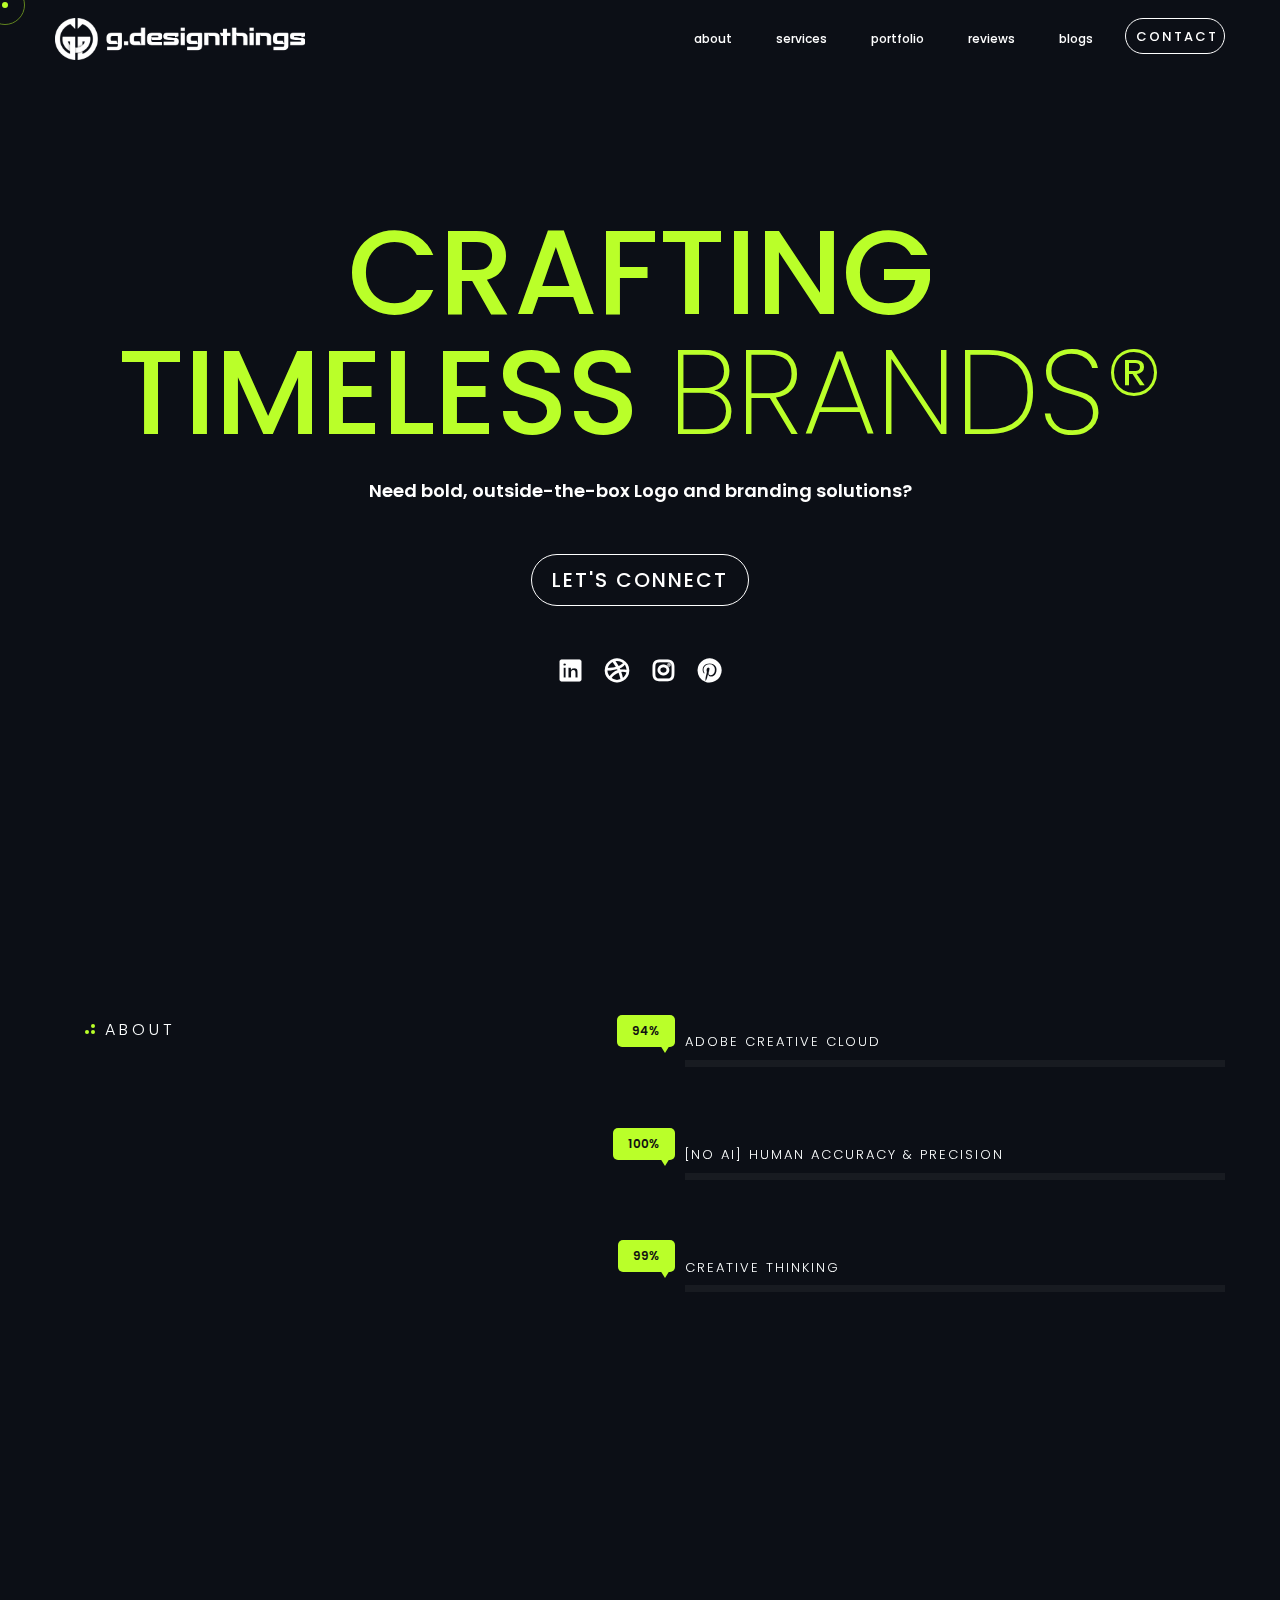
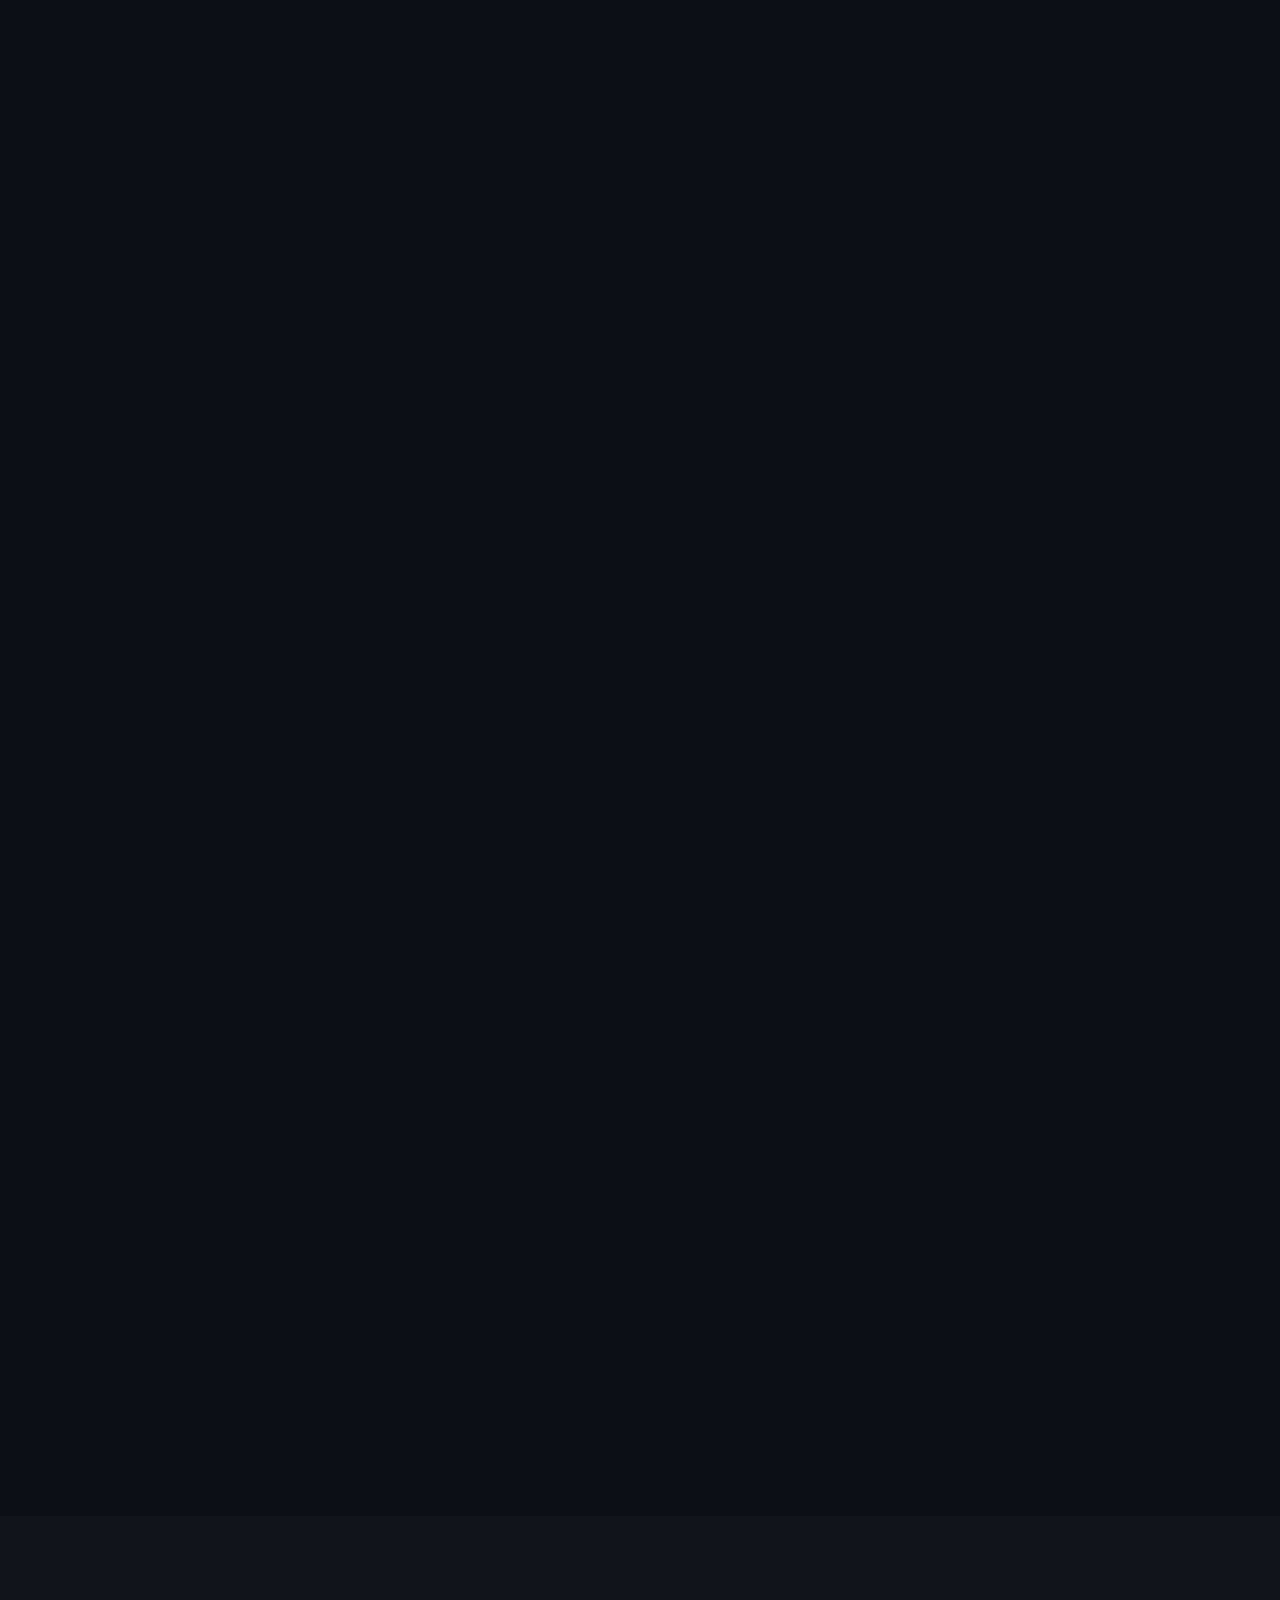
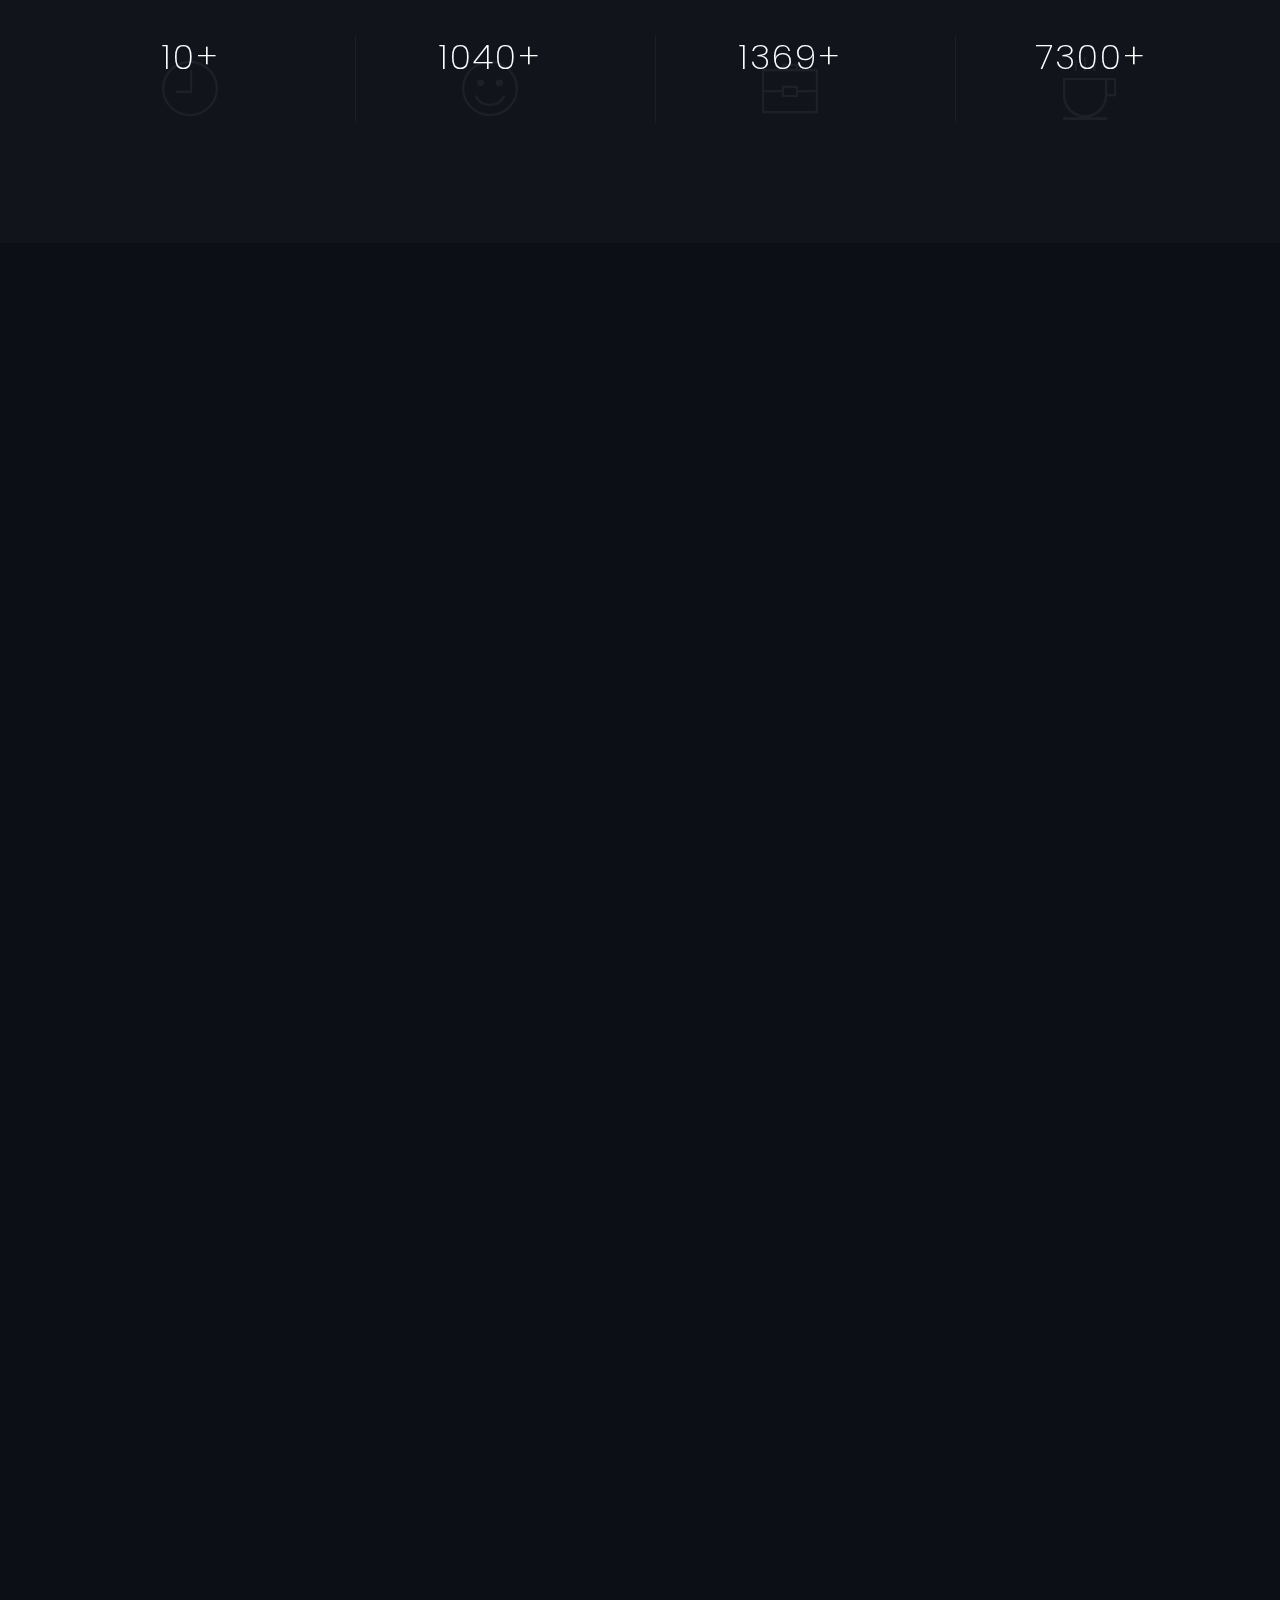
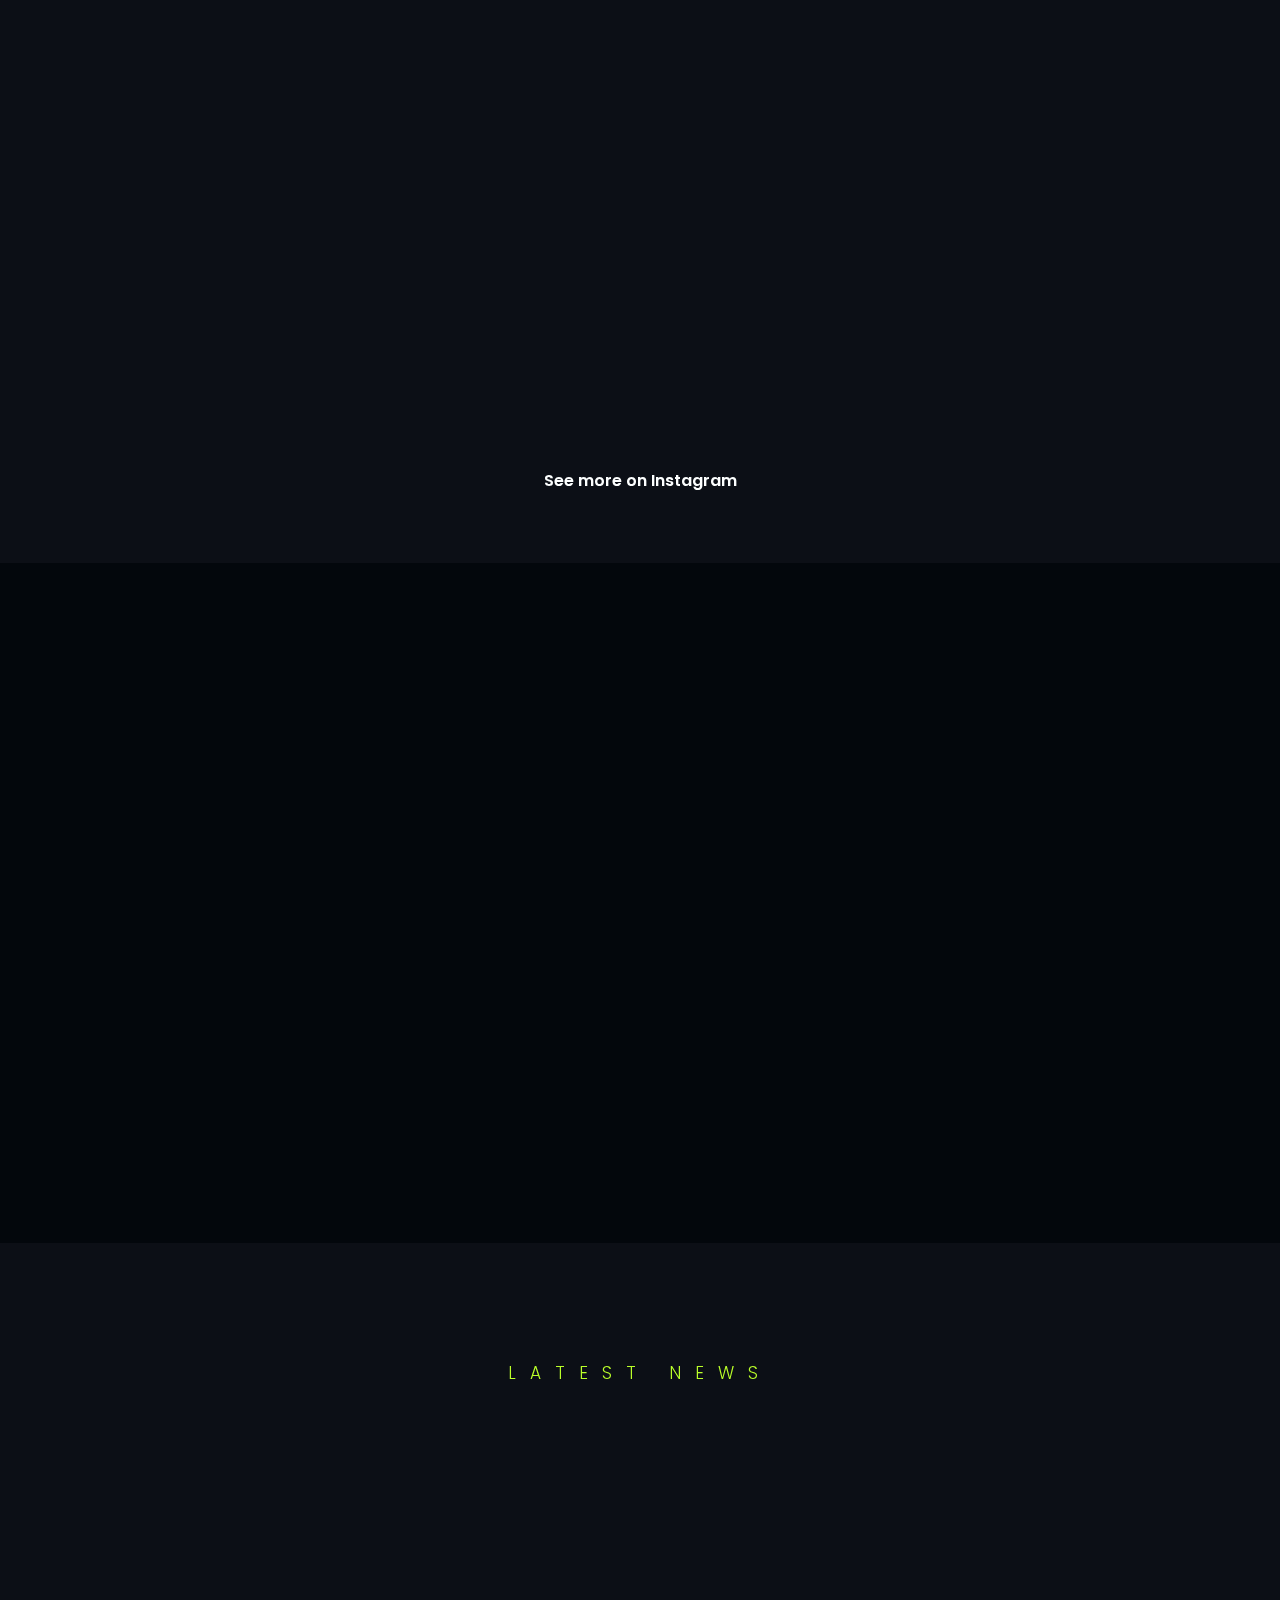
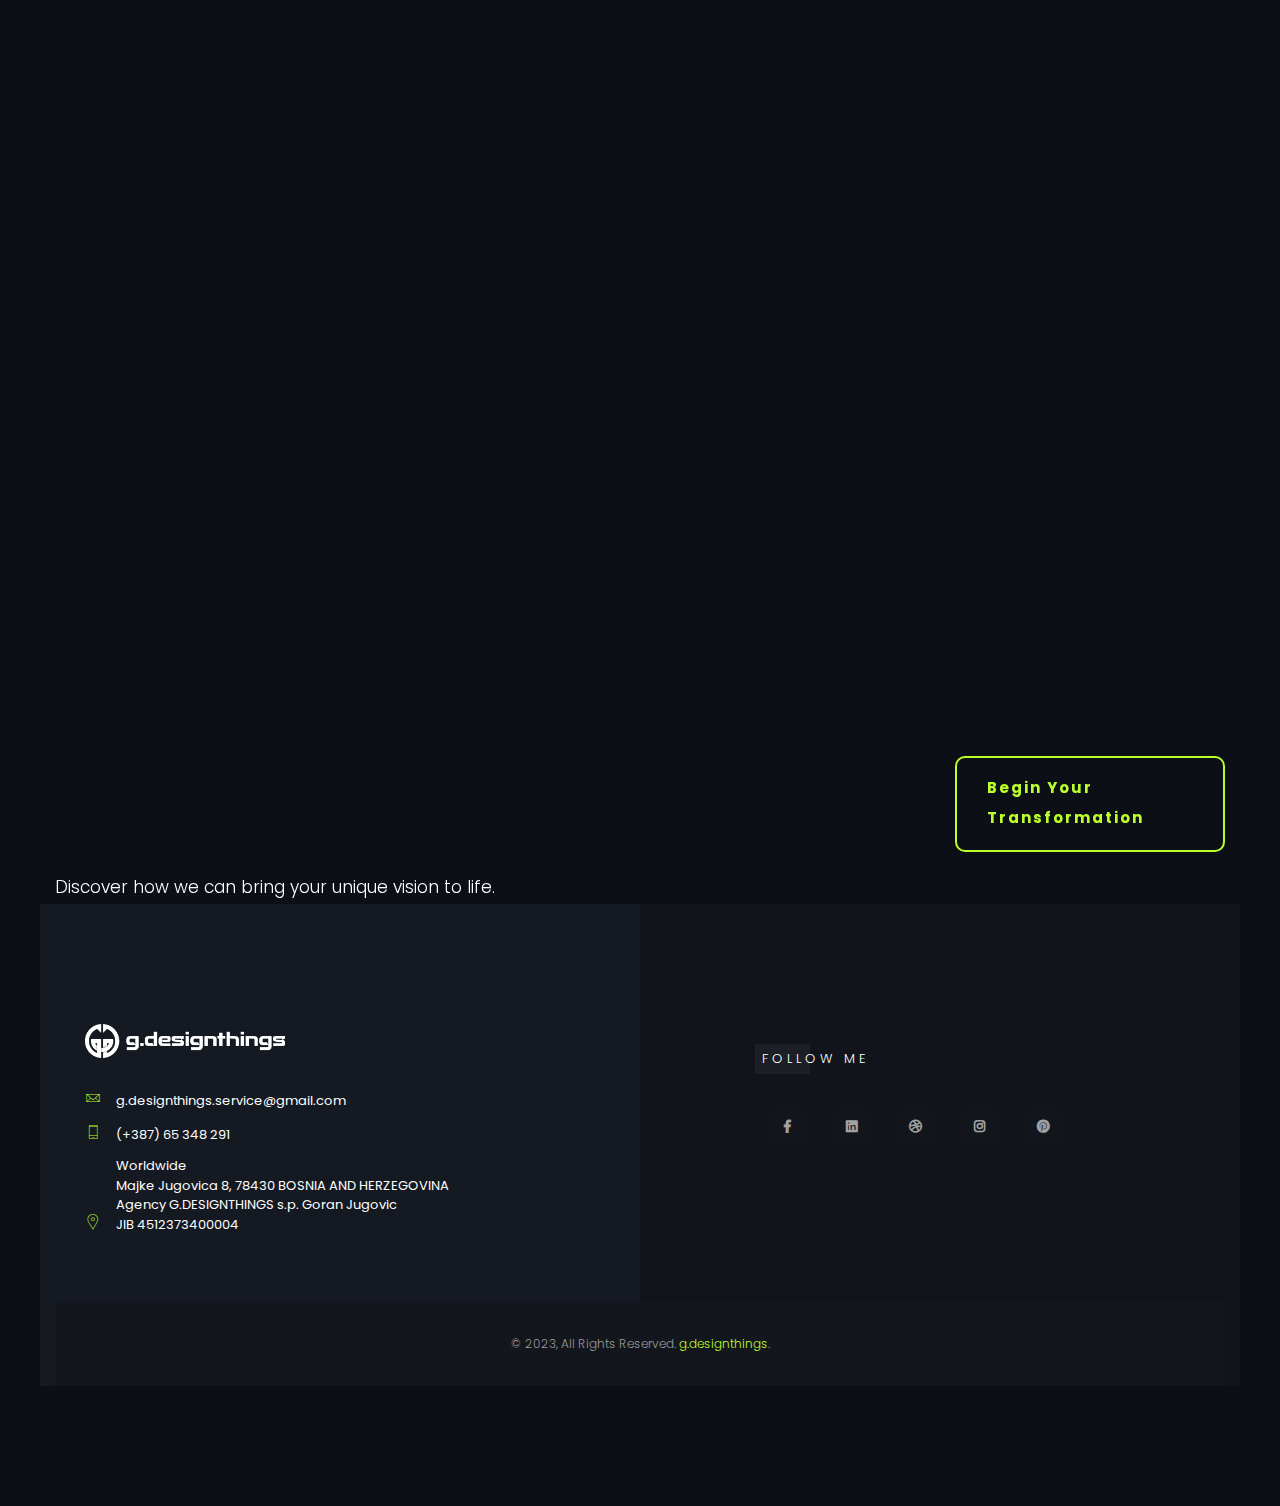
==== index.html @ 15f08803 "Update index.html" ====
<!DOCTYPE html>
<html lang="en">
<head>
  <!-- Metas -->
  <meta charset="utf-8" />
  <meta http-equiv="X-UA-Compatible" content="IE=edge">
  <meta name="viewport" content="width=device-width, initial-scale=1.0">
  <meta name="p:domain_verify" content="609fa483dcf1972331b4e80811a854a3"/>

  <!-- SEO Meta -->
  <title>Professional Logo & Branding Design | Goran Jugovic – G.DesignThings</title>
  <meta name="description" content="Minimalist logo design and complete brand identity services. Work with Goran Jugovic to create timeless visuals for your brand. Custom, bold, and professional." />
  <meta name="author" content="Goran Jugovic" />
  <link rel="canonical" href="https://www.gdesignthings.com/" />

  <!-- Open Graph (Social Media) -->
<meta property="og:title" content="Professional Logo & Branding Design | Goran Jugovic – G.DesignThings">
<meta property="og:description" content="Fill out the form and let's create something amazing together!">
<meta property="og:image" content="https://www.gdesignthings.com/img/goran-og-cover.webp">
<meta property="og:image:type" content="image/webp">
<meta property="og:image:width" content="1200">
<meta property="og:image:height" content="630">
<meta property="og:url" content="https://www.gdesignthings.com/contact">
<meta property="og:type" content="website">
<meta property="og:site_name" content="G.DesignThings" />

  <!-- Structured Data (JSON-LD) -->
  <script type="application/ld+json">
  {
    "@context": "https://schema.org",
    "@type": "Person",
    "name": "Goran Jugovic",
    "url": "https://www.gdesignthings.com/",
    "jobTitle": "Logo & Brand Identity Designer",
    "sameAs": [
      "https://www.instagram.com/g.designthings/",
      "https://www.linkedin.com/in/goran-jugovic-261401a3/",
      "https://dribbble.com/g_designthings"
    ]
  }
  </script>

  <!-- Google Tag Manager -->
  <script>
    (function (w, d, s, l, i) {
      w[l] = w[l] || [];
      w[l].push({ "gtm.start": new Date().getTime(), event: "gtm.js" });
      var f = d.getElementsByTagName(s)[0],
          j = d.createElement(s),
          dl = l !== "dataLayer" ? "&l=" + l : "";
      j.async = true;
      j.src = "https://www.googletagmanager.com/gtm.js?id=" + i + dl;
      f.parentNode.insertBefore(j, f);
    })(window, document, "script", "dataLayer", "GTM-KMDWJNP");
  </script>
  <!-- End Google Tag Manager -->

  <!-- Favicon -->
  <link rel="shortcut icon" href="img/favicon.ico" />

  <!-- Google Fonts (Only Poppins) -->
  <link href="https://fonts.googleapis.com/css2?family=Poppins:wght@100;200;300;400;500;600;700;800;900&display=swap" rel="stylesheet" />

  <!-- Minified Plugins and Styles -->
  <link rel="stylesheet" href="css/plugins.min.css" />
  <link rel="stylesheet" href="css/style1.min.css" />
  <link rel="stylesheet" href="css/plugins.css" />
  <link rel="stylesheet" href="css/style1.css" />
</head>

<body>
  <!-- Google Tag Manager (noscript) -->
  <noscript>
    <iframe
      src="https://www.googletagmanager.com/ns.html?id=GTM-KMDWJNP"
      height="0"
      width="0"
      style="display: none; visibility: hidden"
    ></iframe>
  </noscript>
  <!-- End Google Tag Manager (noscript) -->

  <!-- ==================== Start Loading ==================== -->
  <div id="preloader"></div>
  <!-- ==================== End Loading ==================== -->

  <!-- ==================== Start progress-scroll-button ==================== -->
  <div class="progress-wrap cursor-pointer">
    <svg
      class="progress-circle svg-content"
      width="100%"
      height="100%"
      viewBox="-1 -1 102 102"
    >
      <path d="M50,1 a49,49 0 0,1 0,98 a49,49 0 0,1 0,-98" />
    </svg>
  </div>
  <!-- ==================== End progress-scroll-button ==================== -->

  <!-- ==================== Start cursor ==================== -->
  <div class="mouse-cursor cursor-outer"></div>
  <div class="mouse-cursor cursor-inner"></div>
  <!-- ==================== End cursor ==================== -->

  <!-- ==================== Start Navbar ==================== -->
  <nav class="navbar navbar-expand-lg">
    <div class="container">
      <!-- Logo -->
      <a class="logo" href="index.html#">
        <img src="img/logo-light.png" alt="logo" />
      </a>

      <button
        class="navbar-toggler"
        type="button"
        data-toggle="collapse"
        data-target="#navbarSupportedContent"
        aria-controls="navbarSupportedContent"
        aria-expanded="false"
        aria-label="Toggle navigation"
      >
        <span class="icon-bar"><i class="fas fa-bars"></i></span>
      </button>

      <!-- navbar links -->
      <div class="collapse navbar-collapse" id="navbarSupportedContent">
        <ul class="navbar-nav ml-auto" style="align-items: center">
          <li class="nav-item">
            <a class="nav-link" href="#about">about</a>
          </li>
          <li class="nav-item">
            <a class="nav-link" href="#services">services</a>
          </li>
          <li class="nav-item">
            <a class="nav-link" href="#portfolio">portfolio</a>
          </li>
          <li class="nav-item">
            <a class="nav-link" href="#testimonials">reviews</a>
          </li>
          <li class="nav-item">
            <a class="nav-link" href="#blogs">blogs</a>
          </li>
          <li>
            <a
              href="#contact"
              class="btn-curve btn-lit wow"
              data-wow-delay=".5s"
              style="max-width: 100px; padding: 5px 10px; margin-left: 10px; text-align: center;"
            ><span>Contact</span></a>
          </li>
        </ul>
      </div>
    </div>
  </nav>
  <!-- ==================== End Navbar ==================== -->

  
<!-- Mobilna verzija, sa vertikalnim poravnanjem -->
<div class="cont cner mobile-screen">
    <div class="name">
        CRAFTING <br />
        <span class="highlight">TIMELESS</span>
        <span class="highlight-light"> BRANDS®</span>
    </div>

    <div class="slogan">
        Need bold, outside-the-box Logo and branding solutions?
    </div>

    <div class="lets">
        <a href="#contact" class="btn-curve btn-lit">
            <span>Let's Connect</span>
        </a>
    </div>

    <div class="social-icon">
        <a target="_blank" rel="noopener" href="https://www.linkedin.com/in/goran-jugovic-261401a3/" class="icon">
            <i class="fab fa-linkedin"></i>
        </a>
        <a target="_blank" rel="noopener" href="https://dribbble.com/g_designthings" class="icon">
            <i class="fab fa-dribbble"></i>
        </a>
        <a target="_blank" rel="noopener" href="https://www.instagram.com/g.designthings/?hl=en" class="icon">
            <i class="fab fa-instagram"></i>
        </a>
        <a target="_blank" rel="noopener" href="https://www.pinterest.com/Gdesignthings/" class="icon">
            <i class="fab fa-pinterest"></i>
        </a>
    </div>
</div>

<style>
    .mobile-screen {
        display: flex;
        flex-direction: column;
        justify-content: center;
        height: 100vh;
        text-align: center;
    }

    .name {
        font-size: 120px;
        letter-spacing: -1px;
        color: #BAFF29;
        line-height: 1em;
        margin-bottom: 25px;
        font-weight: 500;
        font-family: 'Poppins', sans-serif;
    }

    .highlight {
        color: #BAFF29;
        font-weight: 500;
    }

    .highlight-light {
        color: #BAFF29;
        font-weight: 200;
    }

    .slogan {
        font-size: 18px;
        color: white;
        margin-bottom: 20px;
    }

    .lets {
        text-align: center;
        margin-bottom: 20px;
    }

    .social-icon {
        margin-top: 20px; /* Razmak iznad ikona */
    }

    .social-icon .icon {
        display: inline-block; /* Ikone u redu */
        margin: 0 10px; /* Razmak između ikona */
        color: white; /* Boja ikona */
        font-size: 24px; /* Veličina ikona */
    }

    @media (max-width: 768px) {
        .name {
            font-size: 77px; /* Font 77px za mobilne uređaje */
        }

        .social-icon .icon {
            width: 20px; /* Manje ikone za mobilne uređaje */
            height: 45px;
            line-height: 20px;
            font-size: 20px;
        }

        .mobile-screen {
            justify-content: center; /* Vertikalno centriranje */
        }
    }
</style>
  <!-- ==================== End Navbar ==================== -->



<!-- ==================== Start about ==================== -->

<div class="hero-sec section-padding" id="about">
  <div class="container">
    <div class="row">
      <div class="col-lg-6">
        <div class="cont">
          <div class="sub-title">
            <h6>About</h6>
            <span></span>
            <span></span>
            <span></span>
          </div>
          <h3 class="main-title wow" data-splitting>
            <span style="color: #BAFF29">Simplicity.</span>
          </h3>
          <p class="wow fadeInUp" data-wow-delay=".5s">
            Clean shapes, simple lines, timeless logos. I’m Goran, and I help brands stand out by simplifying their stories through design.
            <br /><br />
            With a focus on minimalism, I believe less can be more. Each project is an opportunity to explore the unique aspects of a brand and convey them through thoughtfully crafted visual identities.
          </p>
          <!-- <a href="about.html" class="btn-curve btn-lit" style="margin-top: 30px"><span>More About Me</span></a> -->
        </div>
      </div>
      
      <div class="col-lg-6 valign">
        <div class="skills-box full-width">
          <div class="skill-item">
            <h6 class="">Adobe Creative Cloud</h6>
            <div class="skill-progress">
              <div class="progres" data-value="94%"></div>
            </div>
          </div>
          <div class="skill-item">
            <h6 class="">[no Ai] Human Accuracy & Precision</h6>
            <div class="skill-progress">
              <div class="progres" data-value="100%"></div>
            </div>
          </div>
          <div class="skill-item">
            <h6 class="">Creative Thinking</h6>
            <div class="skill-progress">
              <div class="progres" data-value="99%"></div>
            </div>
          </div>
        </div>
      </div>
    </div>
  </div>
</div>

<!-- ==================== End about ==================== -->


<!-- ==================== Start Services ==================== -->
<section class="services" id="services">
  <div class="container">
    <div class="sec-head text-center">
      <h6 class="wow fadeIn" data-wow-delay=".5s">PROJECT OR PARTNERSHIP — YOUR CALL</h6>
      <h3 class="wow" style="font-weight: 300; text-shadow: none" data-splitting>
        Services
      </h3>
    </div>

    <div class="row">
      <!-- Logo Design Package -->
      <div class="col-lg-4">
        <div class="item md-mb50 wow fadeInUp service-item" style="height: 100%" data-wow-delay=".5s">
          <span class="icon pe-7s-vector"></span>
          <h3 style="font-weight: 500; color: #BAFF29; font-size: 27px; margin-bottom: 20px;">
            Logo Design Package $
          </h3>
          <p style="line-height: 1.4; margin-bottom: 20px; font-size: 13px;">
            With this package, you will receive:
          </p>
          <ul style="list-style-type: none; font-weight: 200; padding-left: 0; font-size: 16px;">
            <li>3 Unique Logo concepts</li>
            <li>3 rounds Revisions</li>
            <li>Design Refinement: Collaboration to refine and align with your vision</li>
          </ul>
          <p style="font-size: 14px; color: #888; margin-top: 10px;">
            *Pricing may vary depending on specific requirements and project scope.*
          </p>
          <a href="https://www.gdesignthings.com/contact" class="btn-curve btn-lit" style="margin-top: 15px;">
            <span>Start with a quick form</span>
          </a>
        </div>
      </div>

      <!-- Comprehensive Package - Full Brand Identity -->
      <div class="col-lg-4">
        <div class="item md-mb50 wow fadeInUp service-item" style="height: 100%" data-wow-delay=".5s">
          <span class="icon pe-7s-rocket"></span>
          <h3 style="font-weight: 500; color: #BAFF29; font-size: 27px; margin-bottom: 20px;">
            All-inclusive Package $
          </h3>
          <p style="line-height: 1.4; margin-bottom: 20px; font-size: 13px;">
            A full Brand Identity solution, designed to make your business unforgettable.
          </p>
          <ul style="font-weight: 200; list-style-type: none; padding-left: 0; font-size: 16px;">
            <li>Multiple Unique Logo Concepts</li>
            <li>UNLIMITED Revisions</li>
            <li>Brand Book/Guidelines</li>
            <li>Color Palette and Typography</li>
            <li>Visual Consistency</li>
            <li>Stationery Design</li>
            <li>Social Media Assets</li>
            <li>Crafting a Compelling Brand Story and Message</li>
            <li>Custom Graphics: Tailored to your needs</li>
            <li>Support</li>
          </ul>
          <p style="font-size: 14px; color: #888; margin-top: 10px;">
            *Pricing may vary depending on specific requirements and project scope.*
          </p>
          <a href="https://www.gdesignthings.com/contact" class="btn-curve btn-lit" style="margin-top: 15px;">
            <span>Start with a quick form</span>
          </a>
        </div>
      </div>

      <!-- Booking -->
      <div class="col-lg-4">
        <div class="item md-mb50 wow fadeInUp service-item" style="height: 100%" data-wow-delay=".5s">
          <span class="icon pe-7s-bookin"></span>
          <h3 style="font-weight: 300; font-size: 27px; margin-bottom: 20px;">
            Booking
          </h3>
          <p style="line-height: 1.4; margin-bottom: 20px; font-size: 13px;">
            Booking services is straightforward:
          </p>
          <ul class="booking-list" style="list-style-type: none; font-weight: 200; padding-left: 0; font-size: 16px;">
            <li style="margin-bottom: 15px;">1. Submit a quick form — and get a custom offer in your email inbox.</li>
            <li style="margin-bottom: 15px;">2. Choose the package that best suits your needs.</li>
            <li style="margin-bottom: 15px;">3. Secure the booking with a 50% upfront deposit.</li>
            <li style="margin-bottom: 15px;">4. After approving the final designs, pay the remaining 50%.</li>
            <li style="margin-bottom: 15px;">5. Receive your final design files, ready for both Digital and Web use.</li>
            <li>AI vector, JPEG, PNG, SVG, EPS, PDF</li>
          </ul>
          <a href="https://www.gdesignthings.com/contact" class="btn-curve btn-lit" style="margin-top: 15px; font-size: 27px; display: inline-block;">
              <span>Submit a quick form</span>
          </a>
        </div>
      </div>
    </div>

    <!-- Monthly Subscriptions heading (optional) -->
    <div class="sec-head text-center" style="margin-top: 80px;">
      <h6 class="wow fadeIn" data-wow-delay=".3s">Flexible creative support</h6>
      <h3 class="wow" style="font-weight: 300; text-shadow: none;" data-splitting>
        Monthly Subscriptions
      </h3>
    </div>
</div>
</section>
<!-- ==================== End Services ==================== -->
<!-- ==================== Start Subscription Plans ==================== -->
<div class="row" style="margin-top: 80px;">
  <!-- G Essentials -->
  <div class="col-lg-4">
    <div class="item md-mb50 wow fadeInUp service-item" style="height: 100%;" data-wow-delay=".3s">
      <span class="icon pe-7s-config"></span>
      <h3 style="font-weight: 500; color: #BAFF29; font-size: 24px; margin-bottom: 20px;">
        G Essentials – $650/month
      </h3>
      <p style="font-size: 14px;">For flexible ongoing design support.</p>
      <ul style="list-style-type: none; font-size: 15px; padding-left: 0;">
        <li>Up to 10 hours/month</li>
        <li>Vector edits, brand assets, social posts</li>
        <li>24–48h turnaround</li>
        <li>Hours roll over 1 month</li>
        <li>Cancel anytime</li>
      </ul>
      <a href="https://www.paypal.com/webapps/billing/plans/subscribe?plan_id=P-0P641926AE9817435M7YPSOA" class="btn-curve btn-lit" style="margin-top: 15px;" target="_blank">
        <span>Subscribe to G Essentials</span>
      </a>
    </div>
  </div>

  <!-- G Studio -->
  <div class="col-lg-4">
    <div class="item md-mb50 wow fadeInUp service-item" style="height: 100%;" data-wow-delay=".4s">
      <span class="icon pe-7s-diamond"></span>
      <h3 style="font-weight: 500; color: #BAFF29; font-size: 24px; margin-bottom: 20px;">
        G Studio – $1,200/month
      </h3>
      <p style="font-size: 14px;">For growing brands & ongoing creative work.</p>
      <ul style="list-style-type: none; font-size: 15px; padding-left: 0;">
        <li>Up to 20 hours OR unlimited small tasks</li>
        <li>Same-day turnaround for small tasks</li>
        <li>Roll over 2 months</li>
        <li>Weekly check-ins</li>
        <li>Cancel anytime</li>
      </ul>
      <a href="https://www.paypal.com/webapps/billing/plans/subscribe?plan_id=P-8RN46623C5038093VM7YPVTA" class="btn-curve btn-lit" style="margin-top: 15px;" target="_blank">
        <span>Subscribe to G Studio</span>
      </a>
    </div>
  </div>

<!-- G+ Partner -->
<div class="col-lg-4">
  <div class="item md-mb50 wow fadeInUp service-item" style="height: 100%;" data-wow-delay=".5s">
    <span class="icon pe-7s-star"></span>
    <h3 style="font-weight: 500; font-size: 24px; margin-bottom: 20px;">
      G+ Partner – Custom
    </h3>
    <p style="font-size: 14px;">Exclusive monthly support tailored to your business.</p>
    <ul style="list-style-type: none; font-size: 15px; padding-left: 0;">
      <li>30+ hours/month (fully custom)</li>
      <li>Creative direction & priority support</li>
      <li>Brand consulting, strategy, production</li>
      <li>Rolling plans available</li>
      <li>Let’s discuss your needs</li>
    </ul>
    <a href="https://www.gdesignthings.com/contact" class="btn-curve btn-lit" style="margin-top: 15px;" target="_blank">
      <span>Let’s Talk</span>
    </a>
  </div>
</div>

<!-- ==================== End Subscription Plans ==================== -->


  </div>
</section>
<!-- ==================== End Services ==================== -->


<!-- ==================== Start numbers ==================== -->
<section class="number-sec section-padding sub-bg" id="numbers">
  <div class="container">
    <div class="row">
      <div class="col-lg-3 col-md-6">
        <div class="item no-bord">
          <span class="icon pe-7s-clock"></span>
          <h3 class=" "><span class="count">10</span>+</h3>
          <p class="wow txt" data-splitting>Years of Experience</p>
        </div>
      </div>
      <div class="col-lg-3 col-md-6">
        <div class="item">
          <span class="icon pe-7s-smile"></span>
          <h3 class=" "><span class="count">1040</span>+</h3>
          <p class="wow txt" data-splitting>Happy Clients</p>
        </div>
      </div>
      <div class="col-lg-3 col-md-6">
        <div class="item">
          <span class="icon pe-7s-portfolio"></span>
          <h3 class=" "><span class="count">1369</span>+</h3>
          <p class="wow txt" data-splitting>Completed Projects</p>
        </div>
      </div>
      <div class="col-lg-3 col-md-6">
        <div class="item">
          <span class="icon pe-7s-coffee"></span>
          <h3 class=" "><span class="count">7300</span>+</h3>
          <p class="wow txt" data-splitting>Cups of Coffee</p>
        </div>
      </div>
    </div>
  </div>
</section>
<!-- ==================== End numbers ==================== -->


<!-- ==================== Start Works ==================== -->

<section class="portfolio section-padding pb-70" id="portfolio">
  <div class="container">
    <div class="sec-head">
      <h6 class="wow fadeIn" data-wow-delay=".5s" style="text-align: center">recent work</h6>
      <h3 class="wow" style="font-weight: 300; text-shadow: none; text-align: center" data-splitting>PORTFOLIO</h3>
    </div>
  </div>

  <div class="container">
    <div class="filtering col-12">
      <div class="filter wow fadeIn" data-wow-delay=".5s">
        <span data-filter="*" class="active">All</span>
        <span data-filter=".mono">Monochrome</span>
        <span data-filter=".color">Colorful</span>
      </div>
    </div>

    <div class="gallery full-width row">

      <!-- Row 1 -->
      <div class="col-md-4 items color wow fadeInUp" style="margin-bottom: 30px; padding: 15px;">
        <div class="item-img"><img src="img/WORK/logo2_optimized_web.webp" alt="Q Logo" style="width:100%; border-radius:8px;"></div>
      </div>
      <div class="col-md-4 items mono wow fadeInUp" style="margin-bottom: 30px; padding: 15px;">
        <div class="item-img"><img src="img/WORK/image_optimized_butterfly.webp" alt="Butterfly Logo" style="width:100%; border-radius:8px;"></div>
      </div>
      <div class="col-md-4 items mono wow fadeInUp" style="margin-bottom: 30px; padding: 15px;">
        <div class="item-img"><img src="img/WORK/image_optimized.webp" alt="Horse/Woman Logo" style="width:100%; border-radius:8px;"></div>
      </div>

      <!-- Row 2 -->
      <div class="col-md-4 items mono wow fadeInUp" style="margin-bottom: 30px; padding: 15px;">
        <div class="item-img"><img src="img/WORK/cow_logo_web_optimized.webp" alt="Cow Logo" style="width:100%; border-radius:8px;"></div>
      </div>
      <div class="col-md-4 items mono wow fadeInUp" style="margin-bottom: 30px; padding: 15px;">
        <div class="item-img"><img src="img/WORK/image_optimized (4).webp" alt="Goat Logo" style="width:100%; border-radius:8px;"></div>
      </div>
      <div class="col-md-4 items mono wow fadeInUp" style="margin-bottom: 30px; padding: 15px;">
        <div class="item-img"><img src="img/WORK/image_optimized (5).webp" alt="Bird Logo" style="width:100%; border-radius:8px;"></div>
      </div>

      <!-- Row 3 -->
      <div class="col-md-4 items color wow fadeInUp" style="margin-bottom: 30px; padding: 15px;">
        <div class="item-img"><img src="img/WORK/image_optimized (2).webp" alt="e Plug Logo" style="width:100%; border-radius:8px;"></div>
      </div>
      <div class="col-md-4 items mono wow fadeInUp" style="margin-bottom: 30px; padding: 15px;">
        <div class="item-img"><img src="img/WORK/image_optimized_snake.webp" alt="Snake Logo" style="width:100%; border-radius:8px;"></div>
      </div>
      <div class="col-md-4 items mono wow fadeInUp" style="margin-bottom: 30px; padding: 15px;">
        <div class="item-img"><img src="img/WORK/image_optimized_gdesignthings.webp" alt="Abstract Face Logo" style="width:100%; border-radius:8px;"></div>
      </div>
    </div>

    <!-- Instagram Button -->
    <div class="text-center mt-40">
      <a href="https://www.instagram.com/g.designthings/" target="_blank" class="butn butn-md butn-bord radius-30">
        <span>See more on Instagram</span>
      </a>
    </div>
  </div>
</section>

<!-- ==================== End Works ==================== -->








 <!-- ==================== Start testimonials ==================== -->

<section
  class="testimonials section-padding sub-bg lftstl bg-img parallaxie"
  data-background="img/slid/3.jpg"
  data-overlay-dark="9"
  id="testimonials"
>
  <div class="container position-re">
    <div class="sec-head text-center">
      <h6 class="wow fadeIn" data-wow-delay=".5s">What People Say</h6>
      <h3
        class="wow"
        data-splitting
        style="font-weight: 300; text-shadow: none"
      >
        REVIEWS
      </h3>
    </div>
    <div
      class="row justify-content-center wow fadeInUp"
      data-wow-delay=".5s"
    >
      <div class="col-lg-8">
        <div class="slic-item">
          <div class="item">
            <p>
              I loved the logo design for Sailing Pig! Fantastic work, Goran!
            </p>
            <div class="info">
              <div class="cont">
                <div class="author">
                  <div class="lxleft">
                    <div class="img">
                      <img src="img/clients/c-13a.jpg" alt="" />
                    </div>
                  </div>
                  <div class="fxright">
                    <h6 class="author-name" style="color: #BAFF29;">Katie Anne Moy</h6>
                    <span class="author-details"
                      >Actor / Producer, Los Angeles, California, UNITED STATES</span
                    >
                  </div>
                </div>
              </div>
            </div>
          </div>
          <div class="item">
            <p>
              Goran created a stunning logo! We're very satisfied and highly recommend him. Thank you, 1000x!
            </p>
            <div class="info">
              <div class="cont">
                <div class="author">
                  <div class="lxleft">
                    <div class="img">
                      <img src="img/clients/c-1.jpg" alt="" />
                    </div>
                  </div>
                  <div class="fxright">
                    <h6 class="author-name" style="color: #BAFF29;">Srdjan Radulovic</h6>
                    <span class="author-details"
                      >Photographer, Thurgau, SWITZERLAND</span
                    >
                  </div>
                </div>
              </div>
            </div>
          </div>
          <div class="item">
            <p>
              G.Designthings is the most professional firm I've worked with. Goran brought my vision to life with an eye-catching logo.
            </p>
            <div class="info">
              <div class="cont">
                <div class="author">
                  <div class="lxleft">
                    <div class="img">
                      <img src="img/clients/c-9aa.jpg" alt="" />
                    </div>
                  </div>
                  <div class="fxright">
                    <h6 class="author-name" style="color: #BAFF29;">Armon Tillman</h6>
                    <span class="author-details"
                      >Owner, Krabaddicts.com, UNITED STATES</span
                    >
                  </div>
                </div>
              </div>
            </div>
          </div>
          <div class="item">
            <p>
              Goran exceeded my expectations! He crafted a logo that perfectly represents my brand. Highly recommend!
            </p>
            <div class="info">
              <div class="cont">
                <div class="author">
                  <div class="lxleft">
                    <div class="img">
                      <img src="img/clients/c-14.jpg" alt="" />
                    </div>
                  </div>
                  <div class="fxright">
                    <h6 class="author-name" style="color: #BAFF29;">Omar Rodriguez</h6>
                    <span class="author-details"
                      >Owner / Kowboy Kings Poker, Montclair, California, UNITED STATES</span
                    >
                  </div>
                </div>
              </div>
            </div>
          </div>
          <div class="item">
            <p>
              Thanks, Goran! I love what you’ve created. You nailed it!
            </p>
            <div class="info">
              <div class="cont">
                <div class="author">
                  <div class="lxleft">
                    <div class="img">
                      <img src="img/clients/c-7.jpg" alt="" />
                    </div>
                  </div>
                  <div class="fxright">
                    <h6 class="author-name" style="color: #BAFF29;">Brad Rohles</h6>
                    <span class="author-details"
                      >Real Estate Expert, Owner/ The Rohles Group, Minneapolis, Minnesota, UNITED STATES</span
                    >
                  </div>
                </div>
              </div>
            </div>
          </div>
          <div class="item">
            <p>
              Thank you, Goran! The logo is lovely and strong. Your service is above & beyond. I've already recommended you!
            </p>
            <div class="info">
              <div class="cont">
                <div class="author">
                  <div class="lxleft">
                    <div class="img">
                      <img src="img/clients/c-6.jpg" alt="" />
                    </div>
                  </div>
                  <div class="fxright">
                    <h6 class="author-name" style="color: #BAFF29;">Shannon Wooten</h6>
                    <span class="author-details"
                      >Consciousness Coach, Huntersville, North Carolina, UNITED STATES</span
                    >
                  </div>
                </div>
              </div>
            </div>
          </div>
          <div class="item">
            <p>
              g.designthings has been my go-to for 3 years. Goran captures our vision perfectly every time. Thank you!
            </p>
            <div class="info">
              <div class="cont">
                <div class="author">
                  <div class="lxleft">
                    <div class="img">
                      <img src="img/clients/c-2.jpg" alt="" />
                    </div>
                  </div>
                  <div class="fxright">
                    <h6 class="author-name" style="color: #BAFF29;">Beejan Roohian</h6>
                    <span class="author-details"
                      >Owner, Sonoma Strength Academy, Santa Rosa CA, UNITED STATES</span
                    >
                  </div>
                </div>
              </div>
            </div>
          </div>
          <div class="item">
            <p>
              Brilliant work! Goran's quality is easily distinguishable from the average designer. I'm proud of my logo!
            </p>
            <div class="info">
              <div class="cont">
                <div class="author">
                  <div class="lxleft">
                    <div class="img">
                      <img src="img/clients/c-5.jpg" alt="" />
                    </div>
                  </div>
                  <div class="fxright">
                    <h6 class="author-name" style="color: #BAFF29;">Andy Boudreau</h6>
                    <span class="author-details"
                      >AB Hockey, Owner/Operator, Alberta, CANADA</span
                    >
                  </div>
                </div>
              </div>
            </div>
          </div>
          <div class="item">
            <p>
              After searching for the right fit, I found Goran! His work is singular and sophisticated. Thank you for your services!
            </p>
            <div class="info">
              <div class="cont">
                <div class="author">
                  <div class="lxleft">
                    <div class="img">
                      <img src="img/clients/c-3.jpg" alt="" />
                    </div>
                  </div>
                  <div class="fxright">
                    <h6 class="author-name" style="color: #BAFF29;">Leonardo Buraslan</h6>
                    <span class="author-details">BRASIL</span>
                  </div>
                </div>
              </div>
            </div>
          </div>
          <div class="item">
            <p>
              Goran, working with you was a pleasure! You're creative and proficient. I'm excited to start using the logo!
            </p>
            <div class="info">
              <div class="cont">
                <div class="author">
                  <div class="lxleft">
                    <div class="img">
                      <img src="img/clients/c-12.jpg" alt="" />
                    </div>
                  </div>
                  <div class="fxright">
                    <h6 class="author-name" style="color: #BAFF29;">Remy Brar</h6>
                    <span class="author-details"
                      >Research Manager/aspiring artist, Toronto, Ontario, CANADA</span
                    >
                  </div>
                </div>
              </div>
            </div>
          </div>
          <div class="item">
            <p>
              Our attention was caught by the logo, and we appreciated the quality and speed of work. We highly recommend Goran!
            </p>
            <div class="info">
              <div class="cont">
                <div class="author">
                  <div class="lxleft">
                    <div class="img">
                      <img src="img/clients/c-10.jpg" alt="" />
                    </div>
                  </div>
                  <div class="fxright">
                    <h6 class="author-name" style="color: #BAFF29;">Francisco V</h6>
                    <span class="author-details"
                      >Owner, Flatland Feasts, El Paso, Texas, UNITED STATES</span
                    >
                  </div>
                </div>
              </div>
            </div>
          </div>
          <div class="item">
            <p>
              Goran is a reliable designer! He's met our needs consistently. Thank you for your exceptional work!
            </p>
            <div class="info">
              <div class="cont">
                <div class="author">
                  <div class="lxleft">
                    <div class="img">
                      <img src="img/clients/c-8.jpg" alt="" />
                    </div>
                  </div>
                  <div class="fxright">
                    <h6 class="author-name" style="color: #BAFF29;">Matt Carr</h6>
                    <span class="author-details"
                      >Founder, Goldspun Ventures, Ann Arbor, Michigan, UNITED STATES</span
                    >
                  </div>
                </div>
              </div>
            </div>
          </div>
        </div>
      </div>
    </div>
  </div>
</section>

<!-- ==================== End testimonials ==================== -->




    <!-- ==================== Start Blog ==================== -->

    <section class="blog-grid section-padding" id="blogs">
      <div class="container">
        <div class="sec-head text-center">
          <h6 class="fadeIn" data-wow-delay=".5s">Latest News</h6>
          <h3
            class="wow"
            style="font-weight: 300; text-shadow: none"
            data-splitting
          >
            Articles
          </h3>
        </div>
        <div class="row">
          <div class="col-lg-4">
            <div class="item list md-mb50 wow fadeInUp" data-wow-delay=".3s">
              <div class="img">
                <a
                  target="_blank"
                  rel="noopener"
                  href="https://theinspirationgrid.com/minimalistic-logos-by-goran-jugovic/"
                  ><img src="img/blog/1.jpg" alt=""
                /></a>
              </div>
              <div class="cont">
                <a
                  target="_blank"
                  rel="noopener"
                  href="https://theinspirationgrid.com/minimalistic-logos-by-goran-jugovic/"
                  class="date"
                >
                  <span><i>27</i> December</span>
                </a>
                <div class="info">
                  <a
                    target="_blank"
                    rel="noopener"
                    href="https://theinspirationgrid.com/minimalistic-logos-by-goran-jugovic/"
                    class="author"
                  >
                    <span>by / Inspiration Grid</span>
                  </a>
                </div>
                <h6>
                  <a
                    target="_blank"
                    rel="noopener"
                    href="https://theinspirationgrid.com/minimalistic-logos-by-goran-jugovic/"
                    >Minimalistic Logos by Goran Jugovic</a
                  >
                </h6>
                <div class="btn-more">
                  <a
                    target="_blank"
                    rel="noopener"
                    href="https://theinspirationgrid.com/minimalistic-logos-by-goran-jugovic/"
                    class="simple-btn"
                    >Read More</a
                  >
                </div>
              </div>
            </div>
          </div>
          <div class="col-lg-4">
            <div class="item list md-mb50 wow fadeInUp" data-wow-delay=".5s">
              <div class="img">
                <a
                  target="_blank"
                  rel="noopener"
                  href="https://www.langweiledich.net/logo-designs-von-goran-jugovic/"
                  ><img src="img/blog/2.jpg" alt=""
                /></a>
              </div>
              <div class="cont">
                <a
                  target="_blank"
                  rel="noopener"
                  href="https://www.langweiledich.net/logo-designs-von-goran-jugovic/"
                  class="date"
                >
                  <span><i>06</i> August</span>
                </a>
                <div class="info">
                  <a
                    target="_blank"
                    rel="noopener"
                    href="https://www.langweiledich.net/logo-designs-von-goran-jugovic/"
                    class="author"
                  >
                    <span>by / langweiledich</span>
                  </a>
                </div>
                <h6>
                  <a
                    target="_blank"
                    rel="noopener"
                    href="https://www.langweiledich.net/logo-designs-von-goran-jugovic/"
                    >Minimalistisch gut Logo-Designs von Goran Jugovic</a
                  >
                </h6>
                <div class="btn-more">
                  <a
                    target="_blank"
                    rel="noopener"
                    href="https://www.langweiledich.net/logo-designs-von-goran-jugovic/"
                    class="simple-btn"
                    >Read More</a
                  >
                </div>
              </div>
            </div>
          </div>
          <div class="col-lg-4">
            <div class="item list wow fadeInUp" data-wow-delay=".8s">
              <div class="img">
                <a
                  target="_blank"
                  rel="noopener"
                  href="https://www.downgraf.com/inspiration/logos/creative-branding-design-ideas/"
                  ><img src="img/blog/3.jpg" alt=""
                /></a>
              </div>
              <div class="cont">
                <a
                  target="_blank"
                  rel="noopener"
                  href="https://www.downgraf.com/inspiration/logos/creative-branding-design-ideas/"
                  class="date"
                >
                  <span><i>20</i> May</span>
                </a>
                <div class="info">
                  <a
                    target="_blank"
                    rel="noopener"
                    href="https://www.downgraf.com/inspiration/logos/creative-branding-design-ideas/"
                    class="author"
                  >
                    <span>by / downgraf</span>
                  </a>
                </div>
                <h6>
                  <a
                    target="_blank"
                    rel="noopener"
                    href="https://www.downgraf.com/inspiration/logos/creative-branding-design-ideas/"
                    >Awesome and Creative Branding Design Ideas by Goran
                    Jugovic</a
                  >
                </h6>
                <div class="btn-more">
                  <a
                    target="_blank"
                    rel="noopener"
                    href="https://www.downgraf.com/inspiration/logos/creative-branding-design-ideas/"
                    class="simple-btn"
                    >Read More</a
                  >
                </div>
              </div>
            </div>
          </div>
        </div>
      </div>
    </section>

    <!-- ==================== End Blog ==================== -->

<!-- ==================== Start call-to-action ==================== -->

<section
  class="call-action section-padding bg-img"
  data-background="img/pattern.png"
  id="contact"
>
  <div class="container">
    <div class="row">
      <div class="col-md-8 col-lg-9">
        <div class="content sm-mb30">
          <h6 class="wow" data-splitting>Transformation</h6>
          <h1 class="wow" data-splitting>
            What’s the story behind your brand?
          </h2>
          <p style="color: white;">Discover how we can bring your unique vision to life.</p>
        </div>
      </div>

      <div class="col-md-4 col-lg-3 valign">
  <a href="contact.html" class="btn-curve btn-lit" aria-label="Proceed to the next step" title="Contact me for your brand"
    style="background-color: transparent; color: #BAFF29; border: 2px solid #BAFF29; border-radius: 10px; padding: 15px 30px; font-size: 18px;">
    <span>Begin Your Transformation</span>
  </a>
</div>



<!-- ==================== End call-to-action ==================== -->



   <!-- ==================== Start Footer ==================== -->
<footer class="footer-half sub-bg section-padding pb-0">
  <div class="container">
    <div class="row">
      <!-- Contact Info Section -->
      <div class="col-lg-5">
        <div class="cont">
          <!-- Logo -->
          <div class="logo">
            <a target="_blank" rel="noopener" href="index.html#0">
              <img src="img/logo-light.png" alt="G.Designthings Logo" />
            </a>
          </div>
          <!-- Contact Information -->
          <div class="con-info">
            <ul>
              <li>
                <span class="icon1 pe-7s-mail"></span>
                <a href="mailto:g.designthings.service@gmail.com" style="font-size: 13px; font-weight: normal;">
                  g.designthings.service@gmail.com
                </a>
              </li>
              <li>
                <span class="icon1 pe-7s-phone"></span>
                <a href="https://wa.me/38765348291" style="font-size: 13px; font-weight: normal;">
                  (+387) 65 348 291
                </a>
              </li>
              <li>
                <span class="icon1 pe-7s-map-marker"></span>
                <span style="font-size: 13px; font-weight: normal;">
                  Worldwide<br />
                  Majke Jugovica 8, 78430 BOSNIA AND HERZEGOVINA<br />
                  Agency G.DESIGNTHINGS s.p. Goran Jugovic<br />
                  JIB 4512373400004
                </span>
              </li>
            </ul>
          </div>
        </div>
      </div>

      <!-- Social Media Section -->
      <div class="col-lg-5 offset-lg-2">
        <div class="social-icon">
          <h6 class="stit simple-btn">Follow Me</h6>
          <div class="social">
            <a target="_blank" rel="noopener" href="https://www.facebook.com/g.designthings" class="icon">
              <i class="fab fa-facebook-f"></i>
            </a>
            <a target="_blank" rel="noopener" href="https://www.linkedin.com/in/goran-jugovic-261401a3/" class="icon">
              <i class="fab fa-linkedin"></i>
            </a>
            <a target="_blank" rel="noopener" href="https://dribbble.com/g_designthings" class="icon">
              <i class="fab fa-dribbble"></i>
            </a>
            <a target="_blank" rel="noopener" href="https://www.instagram.com/g.designthings/?hl=en" class="icon">
              <i class="fab fa-instagram"></i>
            </a>
            <a target="_blank" rel="noopener" href="https://www.pinterest.com/Gdesignthings/" class="icon">
              <i class="fab fa-pinterest"></i>
            </a>
          </div>
        </div>
      </div>
    </div>

    <!-- Copyright Section -->
    <div class="copyrights text-center">
      <p>
        © 2023, All Rights Reserved. 
        <a target="_blank" rel="noopener" href="https://www.gdesignthings.com/">g.designthings</a>.
      </p>
    </div>
  </div>
</footer>
<!-- ==================== End Footer ==================== -->


    <!-- jQuery -->
    <script src="js/jquery-3.0.0.min.js"></script>
    <script src="js/jquery-migrate-3.0.0.min.js"></script>

    <!-- plugins -->
    <script src="js/plugins.js"></script>

    <!-- custom scripts -->
    <script src="js/scripts.js"></script>

    <!-- Scroll Offset -->
    <script>
      $(document).ready(function () {
        $('a[href^="#"]').on("click", function (event) {
          var target = $(this.getAttribute("href"));
          if (target.length) {
            event.preventDefault();
            $("html, body").animate(
              {
                scrollTop:
                  target.offset().top -
                  150 /* change the value according to your needs */,
              },
              0
            );
          }
        });
      });
    </script>

    <script>
      // Get the header element
      var header = document.querySelector(
        "header.freelancer.sub-bg.valign.bg-img.parallaxie"
      );

      // Check if the browser is on an iPhone
      var isiPhone = /iPhone/i.test(navigator.userAgent);

      // If the browser is on an iPhone, remove the "parallaxie" class from the header element
      if (isiPhone) {
        header.classList.remove("parallaxie");
      }
    </script>

    <script>
      // Check if the screen width is less than or equal to 768px (typical mobile device width)
      if (window.matchMedia("(max-width: 768px)").matches) {
        // Get the header element with the class "freelancer" and change its data-background attribute to './img/hero-mobile.png'
        var header = document.querySelector(".freelancer");
        header.setAttribute("data-background", "./img/.jpg");
      }
    </script>
  </body>
</html>
---- css/plugins.css ----
/*-----------------------------------------------------------------------------------

	Theme Name: avo
	Theme URI: http://
	Description: The Multi-Purpose Template
	Author: ui-themez
	Author URI: http://themeforest.net/user/ui-themez
	Version: 1.0

-----------------------------------------------------------------------------------*/

/* ----------------------------------------------------------------
			[ All Css Plugins & Helper Classes File ]
-----------------------------------------------------------------*/

/* == bootstrap == */
@import url("plugins/bootstrap.min.css");

/* == animate css == */
@import url("plugins/animate.css");

/* == ionicons icon font == */
@import url("plugins/ionicons.min.css");

/* == pe-icon-7-stroke == */
@import url("plugins/pe-icon-7-stroke.css");

/* == fontawesome icon font == */
@import url("plugins/fontawesome-all.min.css");

/* == justifiedGallery.min == */
@import url("plugins/justifiedGallery.min.css");

/* == YouTubePopUp == */
@import url("plugins/YouTubePopUp.css");

/* == slick carousel == */
@import url("plugins/slick.css");
@import url("plugins/slick-theme.css");

/* == swiper.min font == */
@import url("plugins/swiper.min.css");
---- css/style1.css ----
/*-----------------------------------------------------------------------------------

    Theme Name: Avo
    Theme URI: http://
    Description: Creative Agency & Portfolio
    Author: UI-ThemeZ
    Author URI: http://themeforest.net/user/UI-ThemeZ
    Version: 1.0

-----------------------------------------------------------------------------------*/
/* ----------------------------------------------------------------

== Table Of Content

    |--- BASE

        |- typography
        |- helper classes

    |--- SHORTCODES

        |- extra
        |- overlay
        |- section-heading
        |- buttons
        |- navbar
        |- sliders
        |- intro
        |- feature-box
        |- clients
        |- counter
        |- portfolio
        |- process
        |- progress-bar
        |- tabs
        |- team
        |- testimonials
        |- blog
        |- contact-form
        |- footers

    |--- BASE

        |- responsive
	


---------------------------------------------------------------- */
/* ====================== [ Start Typography  ] ====================== */

/* Import Poppins font from Google Fonts */
@import url("https://fonts.googleapis.com/css2?family=Poppins:wght@400;600;700&display=swap");

/* Use Poppins font for body text */
* {
  margin: 0;
  padding: 0;
  -webkit-box-sizing: border-box;
  box-sizing: border-box;
  outline: none;
  list-style: none;
  scroll-behavior: smooth;
}

body {
  color: #FDFFFF;
  background: #0C0F16;
  line-height: 1.5;
  font-weight: 600;
  overflow-x: hidden !important;
  font-family: "Poppins", sans-serif;
}

body.dark2 {
  background: #0C0F16;
}

body.dark2 .main-content {
  background: #1e2128;
}

body.dark2 .sub-bg,
body.dark2 .footer-half:after {
  background: #21242b;
}

body.dark2 .nav-scroll,
body.dark2 .footer-half .copyrights {
  background: #252830;
  border-color: #363b45;
}

.main-content {
  background: #0c0f16;
  position: relative;
  z-index: 3;
}

img {
  width: 100%;
  height: auto;
}

span,
a,
a:hover {
  display: inline-block;
  color: inherit;
}

h1 {
  font-size: 55px;
  font-family: "Poppins", sans-serif;
}

h2 {
  font-size: 40px;
  font-family: "Poppins", sans-serif;
}

h3 {
  font-size: 35px;
  font-family: "Poppins", sans-serif;
}

h4 {
  font-size: 30px;
  font-family: "Poppins", sans-serif;
}

h5 {
  font-size: 25px;
  font-family: "Poppins", sans-serif;
}

h6 {
  font-size: 18px;
  font-family: "Poppins", sans-serif;
}

p {
  color: #c8c8c8;
  font-size: 15px;
  font-weight: 300;
  line-height: 2;
  margin: 0;
  font-family: "Poppins", sans-serif;
}

/* Additional custom styles */
a,
span {
  display: inline-block;
}

a:hover,
span:hover {
  text-decoration: none;
}

.container {
  max-width: 1200px;
}

.o-hidden {
  overflow: hidden;
}

.position-re {
  position: relative;
}

.ontop {
  position: relative;
  z-index: 7;
}

.full-over {
  position: absolute !important;
  top: 0;
  left: 0;
  height: 100%;
  width: 100%;
}

.full-width {
  width: 100% !important;
}

.main-color {
  color: #0C0F16 !important;
}

.bg-gray {
  background-color: #0C0F16;
}

.bg-dark {
  background-color: #141414 !important;
}

.bg-color {
  background-color: #0C0F16 !important;
}

.sub-bg {
  background: #11141b;
}

.bg-img {
  background-size: cover;
  background-repeat: no-repeat;
}

.bg-center {
  background-position: center center;
}

.bg-fixed {
  background-attachment: fixed;
}

.bg-repeat {
  background-size: auto;
  background-repeat: repeat;
}

.section-padding {
  padding: 120px 0;
}

.section-ptb {
  padding: 80px 0;
}

.cmd-padding {
  padding: 0 10px;
}

.csm-padding {
  padding: 0 5px;
}

.head-pt {
  padding: 80px 0 0;
}

.head-pb {
  padding: 0 0 80px;
}

.rounded {
  border-radius: 5px;
}

.circle {
  border-radius: 50%;
}

.unlist {
  list-style: none;
}

.undecro:hover {
  text-decoration: none;
}

.inline {
  display: inline-block;
}

.valign {
  display: flex;
  align-items: center;
}

.primery-shadow {
  box-shadow: 0px 8px 30px -4px rgba(0, 0, 0, 0.1);
}

.padding5 {
  padding-right: 5%;
  padding-left: 5%;
}


/*-------------------------------------------------------
					 text color
-------------------------------------------------------*/
.text-white {
  color: #fff;
}

.text-black {
  color: #000;
}

.text-extra-light-gray {
  color: #b7b7b7;
}

/*-------------------------------------------------------
					font-weight
-------------------------------------------------------*/
.fw-100 {
  font-weight: 100 !important;
}

.fw-200 {
  font-weight: 200 !important;
}

.fw-300 {
  font-weight: 300 !important;
}

.fw-400 {
  font-weight: 400 !important;
}

.fw-500 {
  font-weight: 500 !important;
}

.fw-600 {
  font-weight: 600 !important;
}

.fw-700 {
  font-weight: 700 !important;
}

.fw-800 {
  font-weight: 800 !important;
}

.fw-900 {
  font-weight: 900 !important;
}

/*-------------------------------------------------------
					 font-size
-------------------------------------------------------*/
.fz-10 {
  font-size: 10px !important;
}

.fz-12 {
  font-size: 12px !important;
}

.fz-14 {
  font-size: 14px !important;
}

.fz-15 {
  font-size: 15px !important;
}

.fz-16 {
  font-size: 16px !important;
}

.fz-18 {
  font-size: 18px !important;
}

.fz-20 {
  font-size: 20px !important;
}

.fz-22 {
  font-size: 22px !important;
}

.fz-25 {
  font-size: 25px !important;
}

.fz-30 {
  font-size: 30px !important;
}

.fz-40 {
  font-size: 40px !important;
}

.fz-50 {
  font-size: 50px !important;
}

/*-------------------------------------------------------
					line-height
-------------------------------------------------------*/
.line-height-10 {
  line-height: 10px;
}

.line-height-13 {
  line-height: 13px;
}

.line-height-18 {
  line-height: 18px;
}

.line-height-20 {
  line-height: 20px;
}

.line-height-24 {
  line-height: 24px;
}

.line-height-22 {
  line-height: 22px;
}

.line-height-26 {
  line-height: 26px;
}

.line-height-28 {
  line-height: 28px;
}

.line-height-30 {
  line-height: 30px;
}

.line-height-35 {
  line-height: 35px;
}

.line-height-40 {
  line-height: 40px;
}

.line-height-45 {
  line-height: 45px;
}

.line-height-50 {
  line-height: 50px;
}

.line-height-55 {
  line-height: 55px;
}

.line-height-60 {
  line-height: 60px;
}

.line-height-65 {
  line-height: 65px;
}

.line-height-70 {
  line-height: 70px;
}

.line-height-75 {
  line-height: 75px;
}

.line-height-80 {
  line-height: 80px;
}

.line-height-85 {
  line-height: 85px;
}

.line-height-90 {
  line-height: 90px;
}

.line-height-95 {
  line-height: 95px;
}

.line-height-100 {
  line-height: 100px;
}

.line-height-110 {
  line-height: 110px;
}

.line-height-120 {
  line-height: 120px;
}

/*-------------------------------------------------------
					text-transform
-------------------------------------------------------*/
.text-u {
  text-transform: uppercase !important;
}

.text-l {
  text-transform: lowercase !important;
}

.text-c {
  text-transform: capitalize !important;
}

.text-non {
  text-transform: none !important;
}

.text-i {
  font-style: italic;
}

/*-------------------------------------------------------
					 letter-spacing
-------------------------------------------------------*/
.ls0 {
  letter-spacing: 0px !important;
}

.ls1 {
  letter-spacing: 1px !important;
}

.ls2 {
  letter-spacing: 2px !important;
}

.ls3 {
  letter-spacing: 3px !important;
}

.ls4 {
  letter-spacing: 4px !important;
}

.ls5 {
  letter-spacing: 5px !important;
}

.ls10 {
  letter-spacing: 10px !important;
}

/*-------------------------------------------------------
			 margin-top  (0/100) +5
-------------------------------------------------------*/
.mt-0 {
  margin-top: 0 !important;
}

.mt-5 {
  margin-top: 5px !important;
}

.mt-10 {
  margin-top: 10px !important;
}

.mt-15 {
  margin-top: 15px !important;
}

.mt-20 {
  margin-top: 20px !important;
}

.mt-25 {
  margin-top: 25px !important;
}

.mt-30 {
  margin-top: 30px !important;
}

.mt-35 {
  margin-top: 35px !important;
}

.mt-40 {
  margin-top: 40px !important;
}

.mt-45 {
  margin-top: 45px !important;
}

.mt-50 {
  margin-top: 50px !important;
}

.mt-55 {
  margin-top: 55px !important;
}

.mt-60 {
  margin-top: 60px !important;
}

.mt-62 {
  margin-top: 62px !important;
}

.mt-65 {
  margin-top: 65px !important;
}

.mt-70 {
  margin-top: 70px !important;
}

.mt-75 {
  margin-top: 75px !important;
}

.mt-80 {
  margin-top: 80px !important;
}

.mt-85 {
  margin-top: 85px !important;
}

.mt-90 {
  margin-top: 90px !important;
}

.mt-95 {
  margin-top: 95px !important;
}

.mt-100 {
  margin-top: 100px !important;
}

/*-------------------------------------------------------
			 margin-bottom  (0/100) +5
-------------------------------------------------------*/
.mb-0 {
  margin-bottom: 0 !important;
}

.mb-5 {
  margin-bottom: 5px !important;
}

.mb-10 {
  margin-bottom: 10px !important;
}

.mb-15 {
  margin-bottom: 15px !important;
}

.mb-20 {
  margin-bottom: 20px !important;
}

.mb-25 {
  margin-bottom: 25px !important;
}

.mb-30 {
  margin-bottom: 30px !important;
}

.mb-35 {
  margin-bottom: 35px !important;
}

.mb-40 {
  margin-bottom: 40px !important;
}

.mb-45 {
  margin-bottom: 45px !important;
}

.mb-50 {
  margin-bottom: 50px !important;
}

.mb-55 {
  margin-bottom: 55px !important;
}

.mb-60 {
  margin-bottom: 60px !important;
}

.mb-62 {
  margin-bottom: 62px !important;
}

.mb-65 {
  margin-bottom: 65px !important;
}

.mb-70 {
  margin-bottom: 70px !important;
}

.mb-75 {
  margin-bottom: 75px !important;
}

.mb-80 {
  margin-bottom: 80px !important;
}

.mb-85 {
  margin-bottom: 85px !important;
}

.mb-90 {
  margin-bottom: 90px !important;
}

.mb-95 {
  margin-bottom: 95px !important;
}

.mb-100 {
  margin-bottom: 100px !important;
}

/*-------------------------------------------------------
			padding-top  (0/100) +5
-------------------------------------------------------*/
.pt-0 {
  padding-top: 0 !important;
}

.pt-5 {
  padding-top: 5px !important;
}

.pt-10 {
  padding-top: 10px !important;
}

.pt-15 {
  padding-top: 15px !important;
}

.pt-20 {
  padding-top: 20px !important;
}

.pt-25 {
  padding-top: 25px !important;
}

.pt-30 {
  padding-top: 30px !important;
}

.pt-35 {
  padding-top: 35px !important;
}

.pt-40 {
  padding-top: 40px !important;
}

.pt-45 {
  padding-top: 45px !important;
}

.pt-50 {
  padding-top: 50px !important;
}

.pt-55 {
  padding-top: 55px !important;
}

.pt-60 {
  padding-top: 60px !important;
}

.pt-65 {
  padding-top: 65px !important;
}

.pt-70 {
  padding-top: 70px !important;
}

.pt-75 {
  padding-top: 75px !important;
}

.pt-80 {
  padding-top: 80px !important;
}

.pt-85 {
  padding-top: 85px !important;
}

.pt-90 {
  padding-top: 90px !important;
}

.pt-95 {
  padding-top: 95px !important;
}

.pt-100 {
  padding-top: 100px !important;
}

/*-------------------------------------------------------
		 padding-bottom  (0/100) +5
-------------------------------------------------------*/
.pb-0 {
  padding-bottom: 0 !important;
}

.pb-5 {
  padding-bottom: 5px !important;
}

.pb-10 {
  padding-bottom: 10px !important;
}

.pb-15 {
  padding-bottom: 15px !important;
}

.pb-20 {
  padding-bottom: 20px !important;
}

.pb-25 {
  padding-bottom: 25px !important;
}

.pb-30 {
  padding-bottom: 30px !important;
}

.pb-35 {
  padding-bottom: 35px !important;
}

.pb-40 {
  padding-bottom: 40px !important;
}

.pb-45 {
  padding-bottom: 45px !important;
}

.pb-50 {
  padding-bottom: 50px !important;
}

.pb-55 {
  padding-bottom: 55px !important;
}

.pb-60 {
  padding-bottom: 60px !important;
}

.pb-65 {
  padding-bottom: 65px !important;
}

.pb-70 {
  padding-bottom: 70px !important;
}

.pb-75 {
  padding-bottom: 75px !important;
}

.pb-80 {
  padding-bottom: 80px !important;
}

.pb-85 {
  padding-bottom: 85px !important;
}

.pb-90 {
  padding-bottom: 90px !important;
}

.pb-95 {
  padding-bottom: 95px !important;
}

.pb-100 {
  padding-bottom: 100px !important;
}

.no-padding {
  padding: 0 !important;
}

/* ====================== [ End Helper Classes  ] ====================== */
/* ====================== [ Start Preloader ] ====================== */
.pace {
  pointer-events: none;
  -webkit-user-select: none;
  -moz-user-select: none;
  -ms-user-select: none;
  user-select: none;
  z-index: 99999999999999;
  position: fixed;
  margin: auto;
  top: 0;
  left: 0;
  right: 0;
  bottom: 0;
  width: 400px;
  border: 0px;
  height: 1px;
  overflow: hidden;
  background: rgba(255, 255, 255, 0.05);
  -webkit-transition: all 1s;
  -o-transition: all 1s;
  transition: all 1s;
}
.pace .pace-progress {
  -webkit-transform: translate3d(0, 0, 0);
  transform: translate3d(0, 0, 0);
  max-width: 300px;
  position: fixed;
  z-index: 99999999999999;
  display: block;
  position: absolute;
  top: 0;
  right: 100%;
  height: 100%;
  width: 100%;
  background: #BAFF29;
}

.pace.pace-inactive {
  width: 100vw;
  opacity: 0;
}
.pace.pace-inactive .pace-progress {
  max-width: 100vw;
}

#preloader {
  width: 100%;
  height: 100vh;
  overflow: hidden;
  position: fixed;
  z-index: 9999999;
}
#preloader:after,
#preloader:before {
  content: "";
  position: fixed;
  left: 0;
  height: 50%;
  width: 100%;
  background: #252531;
  -webkit-transition-timing-function: cubic-bezier(0.19, 1, 0.22, 1);
  -o-transition-timing-function: cubic-bezier(0.19, 1, 0.22, 1);
  transition-timing-function: cubic-bezier(0.19, 1, 0.22, 1);
}
#preloader:before {
  top: 0;
}
#preloader:after {
  bottom: 0;
}
#preloader.isdone {
  visibility: hidden;
  -webkit-transition-delay: 1.5s;
  -o-transition-delay: 1.5s;
  transition-delay: 1.5s;
}
#preloader.isdone:after,
#preloader.isdone:before {
  height: 0;
  -webkit-transition: all 0.7s cubic-bezier(1, 0, 0.55, 1);
  -o-transition: all 0.7s cubic-bezier(1, 0, 0.55, 1);
  transition: all 0.7s cubic-bezier(1, 0, 0.55, 1);
  -webkit-transition-delay: 1s;
  -o-transition-delay: 1s;
  transition-delay: 1s;
}

.loading-text {
  font-weight: 300;
  text-transform: uppercase;
  letter-spacing: 10px;
  position: absolute;
  top: calc(50% - 30px);
  left: 50%;
  -webkit-transform: translate(-50%, -50%);
  -ms-transform: translate(-50%, -50%);
  transform: translate(-50%, -50%);
  color: #BAFF29;
  font-family: "Poppins", sans-serif;
  z-index: 9999;
}
.loading-text.isdone {
  top: 50%;
  opacity: 0;
  -webkit-transition: all 0.8s cubic-bezier(0.19, 1, 0.22, 1);
  -o-transition: all 0.8s cubic-bezier(0.19, 1, 0.22, 1);
  transition: all 0.8s cubic-bezier(0.19, 1, 0.22, 1);
  -webkit-transition-delay: 0.5s;
  -o-transition-delay: 0.5s;
  transition-delay: 0.5s;
}

/* ====================== [ End Preloader ] ====================== */
/* ====================== [ Start Text Animation & Images ] ====================== */
.splitting.animated .char {
  -webkit-animation: fadeInUp 0.4s cubic-bezier(0.3, 0, 0.7, 1) both;
  animation: fadeInUp 0.4s cubic-bezier(0.3, 0, 0.7, 1) both;
  -webkit-animation-delay: calc(30ms * var(--char-index));
  animation-delay: calc(30ms * var(--char-index));
}

.splitting .whitespace {
  width: 5px;
}

@-webkit-keyframes fadeInUp {
  0% {
    opacity: 0;
    -webkit-transform: translateY(20px);
    transform: translateY(20px);
  }
  100% {
    opacity: 1;
    -webkit-transform: translateY(0);
    transform: translateY(0);
  }
}

@keyframes fadeInUp {
  0% {
    opacity: 0;
    -webkit-transform: translateY(20px);
    transform: translateY(20px);
  }
  100% {
    opacity: 1;
    -webkit-transform: translateY(0);
    transform: translateY(0);
  }
}

.splitting.txt.animated .char {
  -webkit-animation: fadeIn 0.3s cubic-bezier(0.3, 0, 0.7, 1) both;
  animation: fadeIn 0.3s cubic-bezier(0.3, 0, 0.7, 1) both;
  -webkit-animation-delay: calc(10ms * var(--char-index));
  animation-delay: calc(10ms * var(--char-index));
}

.splitting.txt .whitespace {
  width: 5px;
}

@-webkit-keyframes fadeIn {
  0% {
    opacity: 0;
  }
  100% {
    opacity: 1;
  }
}

@keyframes fadeIn {
  0% {
    opacity: 0;
  }
  100% {
    opacity: 1;
  }
}

.imago {
  -webkit-clip-path: polygon(0 0, 100% 0, 100% 0, 0 0);
  clip-path: polygon(0 0, 100% 0, 100% 0, 0 0);
  -webkit-transition: all 0.8s;
  -o-transition: all 0.8s;
  transition: all 0.8s;
  -webkit-transition-delay: 0.3s;
  -o-transition-delay: 0.3s;
  transition-delay: 0.3s;
}
.imago.animated {
  -webkit-clip-path: polygon(0 0, 100% 0, 100% 100%, 0 100%);
  clip-path: polygon(0 0, 100% 0, 100% 100%, 0 100%);
}

/* ====================== [ End Text Animation & Images ] ====================== */
/* ====================== [ Start Cursor Style ] ====================== */
body {
  cursor: none;
}

.mouse-cursor {
  position: fixed;
  left: 0;
  top: 0;
  pointer-events: none;
  border-radius: 50%;
  -webkit-transform: translateZ(0);
  transform: translateZ(0);
  visibility: hidden;
}

.cursor-inner {
  margin-left: 2px;
  margin-top: 2px;
  width: 6px;
  height: 6px;
  z-index: 10000001;
  background-color: #BAFF29;
  -webkit-transition: width 0.3s ease-in-out, height 0.3s ease-in-out,
    margin 0.3s ease-in-out, opacity 0.3s ease-in-out;
  -o-transition: width 0.3s ease-in-out, height 0.3s ease-in-out,
    margin 0.3s ease-in-out, opacity 0.3s ease-in-out;
  transition: width 0.3s ease-in-out, height 0.3s ease-in-out,
    margin 0.3s ease-in-out, opacity 0.3s ease-in-out;
}

.cursor-inner.cursor-hover {
  margin-left: -40px;
  margin-top: -40px;
  width: 80px;
  height: 80px;
  background-color: #BAFF29;
  opacity: 0.3;
}

.cursor-outer {
  margin-left: -15px;
  margin-top: -15px;
  width: 40px;
  height: 40px;
  border: 1px solid #BAFF29;
  -webkit-box-sizing: border-box;
  box-sizing: border-box;
  z-index: 10000000;
  opacity: 0.5;
  -webkit-transition: all 0.08s ease-out;
  -o-transition: all 0.08s ease-out;
  transition: all 0.08s ease-out;
}
.cursor-outer.cursor-hover {
  opacity: 0;
}

/* ====================== [ End Cursor Style ] ====================== */
/* ====================== [ Start progress-wrap ] ====================== */
.progress-wrap {
  position: fixed;
  bottom: 30px;
  right: 30px;
  height: 44px;
  width: 44px;
  cursor: pointer;
  display: block;
  border-radius: 50px;
  z-index: 100;
  opacity: 0;
  visibility: hidden;
  -webkit-transform: translateY(20px);
  -ms-transform: translateY(20px);
  transform: translateY(20px);
  -webkit-transition: all 400ms linear;
  -o-transition: all 400ms linear;
  transition: all 400ms linear;
}

.progress-wrap.active-progress {
  opacity: 1;
  visibility: visible;
  -webkit-transform: translateY(0);
  -ms-transform: translateY(0);
  transform: translateY(0);
}

.progress-wrap::after {
  position: absolute;
  font-family: "Font Awesome 5 Free";
  content: "\f077";
  text-align: center;
  line-height: 44px;
  font-size: 13px;
  font-weight: 900;
  color: #BAFF29;
  left: 0;
  top: 0;
  height: 44px;
  width: 44px;
  cursor: pointer;
  display: block;
  z-index: 1;
  -webkit-transition: all 400ms linear;
  -o-transition: all 400ms linear;
  transition: all 400ms linear;
}

.progress-wrap svg path {
  fill: none;
}

.progress-wrap svg.progress-circle path {
  stroke: #BAFF29;
  stroke-width: 4;
  -webkit-box-sizing: border-box;
  box-sizing: border-box;
  -webkit-transition: all 400ms linear;
  -o-transition: all 400ms linear;
  transition: all 400ms linear;
}

/* ====================== [ End progress-wrap ] ====================== */
/* ====================== [ Start Overlay ] ====================== */
[data-overlay-dark],
[data-overlay-light] {
  position: relative;
}

[data-overlay-dark] .container,
[data-overlay-light] .container {
  position: relative;
  z-index: 2;
}

[data-overlay-dark]:before,
[data-overlay-light]:before {
  content: "";
  position: absolute;
  width: 100%;
  height: 100%;
  top: 0;
  left: 0;
  z-index: 1;
}

[data-overlay-dark]:before {
  background: #02050b;
}

[data-overlay-light]:before {
  background: #fff;
}

[data-overlay-dark] h1,
[data-overlay-dark] h2,
[data-overlay-dark] h3,
[data-overlay-dark] h4,
[data-overlay-dark] h5,
[data-overlay-dark] h6,
[data-overlay-dark] span,
.bg-dark h1,
.bg-dark h2,
.bg-dark h3,
.bg-dark h4,
.bg-dark h5,
.bg-dark h6,
.bg-dark span,
.bg-color h1,
.bg-color h2,
.bg-color h3,
.bg-color h4,
.bg-color h5,
.bg-color h6,
.bg-color span {
  color: #fff;
}

[data-overlay-dark] p,
.bg-dark p,
.bg-color p {
  color: #dad6d6;
}

[data-overlay-dark="0"]:before,
[data-overlay-light="0"]:before {
  opacity: 0;
}

[data-overlay-dark="1"]:before,
[data-overlay-light="1"]:before {
  opacity: 0.1;
}

[data-overlay-dark="2"]:before,
[data-overlay-light="2"]:before {
  opacity: 0.2;
}

[data-overlay-dark="3"]:before,
[data-overlay-light="3"]:before {
  opacity: 0.3;
}

[data-overlay-dark="4"]:before,
[data-overlay-light="4"]:before {
  opacity: 0.4;
}

[data-overlay-dark="5"]:before,
[data-overlay-light="5"]:before {
  opacity: 0.5;
}

[data-overlay-dark="6"]:before,
[data-overlay-light="6"]:before {
  opacity: 0.6;
}

[data-overlay-dark="7"]:before,
[data-overlay-light="7"]:before {
  opacity: 0.7;
}

[data-overlay-dark="8"]:before,
[data-overlay-light="8"]:before {
  opacity: 0.8;
}

[data-overlay-dark="9"]:before,
[data-overlay-light="9"]:before,
[data-overlay-color="9"]:before {
  opacity: 0.9;
}

[data-overlay-dark="10"]:before,
[data-overlay-light="10"]:before {
  opacity: 1;
}

/* ====================== [ End Overlay ] ====================== */
/* ====================== [ Start Heading ] ====================== */
.sec-head {
  position: relative;
  margin: 0 auto 80px;
}
.sec-head h6 {
  color: #BAFF29;
  font-weight: 300;
  font-size: 17px;
  text-transform: uppercase;
  letter-spacing: 14px;
  margin-bottom: 5px;
}
.sec-head h3 {
  font-size: 80px;
  font-weight: 700;
  text-transform: uppercase;
  letter-spacing: 4px;
  text-shadow: none;
}
.sec-head .tbg {
  position: absolute;
  bottom: 0;
  left: 0;
  width: 100%;
  text-align: center;
  font-size: 10vw;
  font-weight: 700;
  color: transparent;
  -webkit-text-stroke: 1px rgba(255, 255, 255, 0.1);
  opacity: 0.3;
}
.sec-head.tr-head {
  text-align: right;
  margin-bottom: 0;
}
.sec-head.tr-head .tbg {
  text-align: left;
}

.sub-title {
  position: relative;
  padding-left: 20px;
  margin-bottom: 20px;
}
.sub-title h6 {
  font-family: "Poppins", sans-serif;
  font-weight: 300;
  font-size: 16px;
  text-transform: uppercase;
  letter-spacing: 4px;
}
.sub-title span {
  width: 4px;
  height: 4px;
  border-radius: 50%;
  background: #BAFF29;
  position: absolute;
  left: 6px;
  bottom: 5px;
}
.sub-title span:first-of-type {
  bottom: 11px;
}
.sub-title span:last-of-type {
  left: 0px;
}

.main-title {
  font-weight: 600;
  line-height: 1.5;
  margin-bottom: 15px;
}

.extra-title {
  font-weight: 700;
}

.sm-title {
  font-size: 14px;
  font-weight: 600;
  letter-spacing: 1px;
  text-transform: uppercase;
}

.smore {
  position: relative;
  font-size: 20px;
  font-weight: 300;
  letter-spacing: 2px;
  text-transform: uppercase;
  display: inline-block;
  padding: 5px;
}
.smore:after {
  content: "";
  width: 45%;
  height: 100%;
  background: rgba(255, 255, 255, 0.03);
  position: absolute;
  left: 0;
  top: 0;
}
.smore i {
  margin-left: 10px;
}

/* ====================== [ End Heading ] ====================== */

/* ====================== [  Start Button Style ] ====================== */
.btn-curve {
  background: transparent;
  padding: 12px 35px;
  border: 1px solid #1e1e1e;
  position: relative;
  overflow: hidden;
  cursor: pointer;
}
.btn-curve:focus {
  outline: none;
}
.btn-curve:hover {
  outline: none;
}
.btn-curve:hover:after {
  bottom: -30px;
  -webkit-transform: rotate(0deg);
  -ms-transform: rotate(0deg);
  transform: rotate(0deg);
}
.btn-curve:hover span {
  color: #fff;
}
.btn-curve:after {
  content: "";
  position: absolute;
  top: -30px;
  left: -30px;
  right: -30px;
  bottom: 130%;
  background: #1e1e1e;
  -webkit-transform: rotate(-5deg);
  -ms-transform: rotate(-5deg);
  transform: rotate(-5deg);
  -webkit-transition: all 0.8s;
  -o-transition: all 0.8s;
  transition: all 0.8s;
}
.btn-curve span {
  font-size: 13px;
  font-weight: 500;
  text-transform: uppercase;
  letter-spacing: 2px;
  position: relative;
  z-index: 2;
  -webkit-transition: all 0.8s;
  -o-transition: all 0.8s;
  transition: all 0.8s;
}
.btn-curve.btn-lit {
  border-color: #fff;
  color: #fff;
}
.btn-curve.btn-lit:hover span {
  color: #BAFF29;
}
.btn-curve.btn-lit:after {
  background: #fff;
}
.btn-curve.btn-blc {
  background: #1e1e1e;
}
.btn-curve.btn-blc:after {
  background: #fff;
}
.btn-curve.btn-blc span {
  color: #fff;
}
.btn-curve.btn-blc:hover span {
  color: #1e1e1e;
}
.btn-curve.btn-color {
  background: #BAFF29;
  border-color: #BAFF29;
}
.btn-curve.btn-color:after {
  background: #fff;
}
.btn-curve.btn-color span {
  color: #0c0f16;
}
.btn-curve.btn-color:hover span {
  color: #BAFF29;
}
.btn-curve.btn-lg {
  padding: 14px 40px;
}
.btn-curve.btn-lg span {
  font-size: 14px;
}
.btn-curve.btn-wit {
  background: #fff;
  border-color: #fff;
}
.btn-curve.btn-wit:after {
  background: #090909;
}
.btn-curve.btn-wit span {
  color: #1e1e1e;
}
.btn-curve.btn-wit:hover span {
  color: #fff;
}
.btn-curve.btn-radius {
  border-radius: 30px;
}

.simple-btn {
  position: relative;
  padding: 7px;
  display: inline-block;
  text-transform: uppercase;
  letter-spacing: 4px;
  font-size: 13px;
  font-weight: 300;
}
.simple-btn:after {
  content: "";
  width: 45%;
  height: 100%;
  background: rgba(255, 255, 255, 0.05);
  position: absolute;
  left: 0;
  top: 0;
}
.simple-btn.right:after {
  left: auto;
  right: 0;
}

/* ====================== [ End Button Style ] ====================== */

/* ====================== [ Start navbar ] ====================== */
.navbar {
  position: absolute;
  left: 0;
  top: 0;
  padding: 0;
  margin: 0;
  width: 100%;
  background: transparent;
  border-bottom: 2px solid transparent;
  z-index: 999;
  min-height: 80px;
}
.navbar .icon-bar {
  color: #fff;
}
.navbar .navbar-nav .nav-link {
  font-size: 12px;
  font-weight: 500;
  color: #fff;
  padding: 15px 7px;
  margin: 10px 15px;
}
.navbar .navbar-nav .dropdown-menu {
  padding: 10px 0;
  border: 0;
  -webkit-box-shadow: 0px 10px 40px -4px rgba(0, 0, 0, 0.1);
  box-shadow: 0px 10px 40px -4px rgba(0, 0, 0, 0.1);
}
.navbar .navbar-nav .dropdown-item {
  font-size: 13px;
  padding: 10px 20px;
  opacity: 0.9;
}
.navbar .navbar-nav .dropdown-item:hover {
  background: transparent;
  color: #BAFF29;
}
.navbar .dropdown-menu {
  display: block;
  opacity: 0;
  visibility: hidden;
  border-radius: 0;
  color: #fff;
  background: #1a1e25;
  min-width: 185px;
  -webkit-transform: translateY(20px);
  -ms-transform: translateY(20px);
  transform: translateY(20px);
  -webkit-transition: all 0.4s;
  -o-transition: all 0.4s;
  transition: all 0.4s;
}
.navbar .dropdown-menu.show {
  opacity: 1;
  visibility: visible;
  -webkit-transform: translateY(0);
  -ms-transform: translateY(0);
  transform: translateY(0);
}
.navbar .dropdown-menu .dropdown-item {
  color: #fff;
  -webkit-transition: all 0.4s;
  -o-transition: all 0.4s;
  transition: all 0.4s;
  padding: 10px 25px;
  position: relative;
}
.navbar .dropdown-menu .dropdown-item:after {
  content: "";
  width: 0px;
  height: 1px;
  background: #BAFF29;
  position: absolute;
  left: 10px;
  top: 50%;
  -webkit-transition: all 0.4s;
  -o-transition: all 0.4s;
  transition: all 0.4s;
}
.navbar .dropdown-menu .dropdown-item:hover {
  padding-left: 30px;
}
.navbar .dropdown-menu .dropdown-item:hover:after {
  width: 10px;
}
.navbar .search {
  color: #fff;
  padding-left: 30px;
  border-left: 1px solid rgba(255, 255, 255, 0.1);
}
.navbar .search .icon {
  cursor: pointer;
}
.navbar .search .search-form {
  position: fixed;
  width: 100%;
  height: 100vh;
  top: 0;
  left: 0;
  background: rgba(37, 37, 49, 0.98);
  display: none;
}
.navbar .search .search-form form {
  width: 600px;
  position: absolute;
  left: calc(50% - 300px);
  top: 50%;
  -webkit-transform: translateY(-50%);
  -ms-transform: translateY(-50%);
  transform: translateY(-50%);
}
.navbar .search .search-form form input {
  padding: 15px 0;
  font-size: 80px;
  color: #fff;
  text-transform: uppercase;
  text-align: left;
  background: transparent;
  border: 0;
  border-bottom: 2px solid #BAFF29;
}
.navbar .search .search-form .close {
  position: absolute;
  top: 20%;
  right: 20%;
  color: #fff;
  font-size: 60px;
  opacity: 1;
  cursor: pointer;
}
.navbar .logo {
  width: 250px;
}

.nav-scroll {
  background: #11141b;
  border-color: #181b21;
  padding: 0;
  position: fixed;
  top: -80px;
  -webkit-transition: -webkit-transform 0.5s;
  transition: -webkit-transform 0.5s;
  -o-transition: transform 0.5s;
  transition: transform 0.5s;
  transition: transform 0.5s, -webkit-transform 0.5s;
  -webkit-transform: translateY(80px);
  -ms-transform: translateY(80px);
  transform: translateY(80px);
}

.topnav {
  position: fixed;
  top: 0;
  left: 0;
  width: 100%;
  z-index: 999999;
  padding: 30px 0;
  color: #fff;
  -webkit-transition: all 0.7s;
  -o-transition: all 0.7s;
  transition: all 0.7s;
}
.topnav .container,
.topnav .container-fluid {
  display: -webkit-box;
  display: -ms-flexbox;
  display: flex;
}
.topnav .container-fluid {
  padding: 0 50px;
}
.topnav .logo {
  width: 150px;
}
.topnav .menu-icon {
  margin-left: auto;
  cursor: pointer;
}
.topnav .menu-icon:hover .text .char {
  -webkit-animation: fadeInUp 0.3s cubic-bezier(0.3, 0, 0.7, 1) both;
  animation: fadeInUp 0.3s cubic-bezier(0.3, 0, 0.7, 1) both;
  -webkit-animation-delay: calc(30ms * var(--char-index));
  animation-delay: calc(30ms * var(--char-index));
}
.topnav .menu-icon .text {
  font-size: 13px;
  font-weight: 500;
  padding-left: 15px;
  display: table-cell;
  vertical-align: middle;
  position: relative;
}
.topnav .menu-icon .text:after {
  content: "close";
  position: absolute;
  top: 0;
  left: 0;
  right: 0;
  bottom: 0;
  padding-left: 15px;
  opacity: 0;
  -webkit-transition: all 0.4s;
  -o-transition: all 0.4s;
  transition: all 0.4s;
  -webkit-transition-delay: 0.4s;
  -o-transition-delay: 0.4s;
  transition-delay: 0.4s;
}
.topnav .menu-icon .text .word {
  -webkit-transition: all 0.4s;
  -o-transition: all 0.4s;
  transition: all 0.4s;
  -webkit-transition-delay: 0.6s;
  -o-transition-delay: 0.6s;
  transition-delay: 0.6s;
}
.topnav .menu-icon .text.open .word {
  opacity: 0;
  -webkit-transition-delay: 0.4s;
  -o-transition-delay: 0.4s;
  transition-delay: 0.4s;
}
.topnav .menu-icon .text.open:after {
  opacity: 1;
  -webkit-transition-delay: 0.6s;
  -o-transition-delay: 0.6s;
  transition-delay: 0.6s;
}
.topnav .menu-icon .icon {
  display: table-cell;
}
.topnav .menu-icon .icon i {
  display: block;
  width: 20px;
  height: 3px;
  background: #fff;
  margin: 4px 0;
}
.topnav.dark .menu-icon {
  color: #000;
}
.topnav.dark .menu-icon .icon i {
  background: #000;
}
.topnav.dark.navlit .menu-icon {
  color: #fff;
}
.topnav.dark.navlit .menu-icon .icon i {
  background: #fff;
}

.hamenu {
  position: fixed;
  top: 0;
  left: -100%;
  width: 100%;
  height: 100vh;
  background: #11141b;
  padding: 120px 30px 30px;
  overflow: hidden;
  z-index: 9999;
  -webkit-transition: all 0.5s cubic-bezier(1, 0, 0.55, 1);
  -o-transition: all 0.5s cubic-bezier(1, 0, 0.55, 1);
  transition: all 0.5s cubic-bezier(1, 0, 0.55, 1);
}
.hamenu.open .menu-links .main-menu > li .link {
  -webkit-transform: translateY(0);
  -ms-transform: translateY(0);
  transform: translateY(0);
  -webkit-transition-delay: 1s;
  -o-transition-delay: 1s;
  transition-delay: 1s;
}
.hamenu.open .cont-info:after {
  height: 100vh;
  -webkit-transition-delay: 1s;
  -o-transition-delay: 1s;
  transition-delay: 1s;
}
.hamenu.open .cont-info .item {
  -webkit-transform: translateY(0);
  -ms-transform: translateY(0);
  transform: translateY(0);
  opacity: 1;
  -webkit-transition-delay: 1s;
  -o-transition-delay: 1s;
  transition-delay: 1s;
}
.hamenu .menu-links {
  color: #fff;
  margin-top: 30px;
}
.hamenu .menu-links .o-hidden {
  display: inline-block;
}
.hamenu .menu-links .main-menu {
  position: relative;
  z-index: 2;
}
.hamenu .menu-links .main-menu.gosub > li {
  opacity: 0;
  visibility: hidden;
  -webkit-transition-delay: 0.2s !important;
  -o-transition-delay: 0.2s !important;
  transition-delay: 0.2s !important;
}
.hamenu .menu-links .main-menu.gosub > li .link {
  -webkit-transform: translateY(45px) !important;
  -ms-transform: translateY(45px) !important;
  transform: translateY(45px) !important;
  opacity: 0 !important;
  visibility: hidden !important;
  -webkit-transition-delay: 0.2s !important;
  -o-transition-delay: 0.2s !important;
  transition-delay: 0.2s !important;
}
.hamenu .menu-links .main-menu.gosub .sub-menu.sub-open {
  z-index: 3 !important;
  opacity: 1 !important;
  visibility: visible !important;
}
.hamenu .menu-links .main-menu > li {
  font-size: 30px;
  font-weight: 600;
  padding: 10px;
  width: -webkit-max-content;
  width: -moz-max-content;
  width: max-content;
  opacity: 1;
  visibility: visible;
  -webkit-transition: all 0.5s;
  -o-transition: all 0.5s;
  transition: all 0.5s;
}
.hamenu .menu-links .main-menu > li span.nm {
  opacity: 0.8;
  font-size: 11px;
  margin-right: 10px;
}
.hamenu .menu-links .main-menu > li .link {
  -webkit-transform: translateY(45px);
  -ms-transform: translateY(45px);
  transform: translateY(45px);
  -webkit-transition: all 0.7s;
  -o-transition: all 0.7s;
  transition: all 0.7s;
  cursor: pointer;
}
.hamenu .menu-links .main-menu > li .link i {
  font-size: 15px;
  margin-left: 5px;
}
.hamenu .menu-links .main-menu .sub-menu {
  position: absolute;
  top: 0;
  left: 0;
  opacity: 0;
  visibility: hidden;
  z-index: -1;
  -webkit-transition-delay: 0.2s;
  -o-transition-delay: 0.2s;
  transition-delay: 0.2s;
}
.hamenu .menu-links .main-menu .sub-menu.sub-open {
  z-index: 3;
}
.hamenu .menu-links .main-menu .sub-menu.sub-open li .sub-link {
  -webkit-transform: translateY(0px);
  -ms-transform: translateY(0px);
  transform: translateY(0px);
  -webkit-transition-delay: 1s;
  -o-transition-delay: 1s;
  transition-delay: 1s;
}
.hamenu .menu-links .main-menu .sub-menu li {
  color: #eee;
  font-size: 20px;
  font-weight: 400;
  letter-spacing: 1px;
  padding: 8px 10px;
  width: -webkit-max-content;
  width: -moz-max-content;
  width: max-content;
}
.hamenu .menu-links .main-menu .sub-menu li:hover {
  color: #fff;
}
.hamenu .menu-links .main-menu .sub-menu li .sub-link {
  -webkit-transform: translateY(45px);
  -ms-transform: translateY(45px);
  transform: translateY(45px);
  -webkit-transition: all 0.7s;
  -o-transition: all 0.7s;
  transition: all 0.7s;
}
.hamenu .menu-links .main-menu .sub-menu li .sub-link.back {
  color: #fff;
  font-size: 20px;
  font-weight: 600;
  cursor: pointer;
}
.hamenu .menu-links .main-menu .sub-menu li .sub-link.back i {
  margin-left: 10px;
}
.hamenu .menu-links .main-menu .sub-menu li .sub-link em {
  font-size: 13px;
  font-weight: 300;
  margin-left: 10px;
}
.hamenu .cont-info {
  color: #fff;
  margin-top: 50px;
  position: relative;
}
.hamenu .cont-info:after {
  content: "";
  width: 1px;
  height: 0;
  background: rgba(255, 255, 255, 0.1);
  position: absolute;
  left: -40px;
  top: -170px;
  -webkit-transition: all 0.7s;
  -o-transition: all 0.7s;
  transition: all 0.7s;
}
.hamenu .cont-info .item {
  margin-bottom: 30px;
  -webkit-transform: translateY(-30px);
  -ms-transform: translateY(-30px);
  transform: translateY(-30px);
  opacity: 0;
  -webkit-transition: all 0.7s;
  -o-transition: all 0.7s;
  transition: all 0.7s;
}
.hamenu .cont-info .item:last-of-type {
  margin-bottom: 0;
}
.hamenu .cont-info .item h6 {
  font-size: 14px;
  font-weight: 600;
  text-transform: uppercase;
  margin-bottom: 10px;
}

/* ====================== [ End navbar ] ====================== */
/* ====================== [ Start Slider ] ====================== */
.slider {
  position: relative;
}
.slider.fixed-slider {
  position: fixed;
  top: 0;
  left: 0;
  right: 0;
}
.slider .swiper-slide-active {
  z-index: 3;
}
.slider .parallax-slider {
  position: relative;
}
.slider .parallax-slider .swiper-slide {
  position: relative;
  overflow: hidden;
  width: 100%;
  min-height: 100vh;
  padding-bottom: 50px;
}
.slider .parallax-slider .swiper-slide .bg-img {
  position: absolute;
  top: 0;
  right: 0;
  bottom: 0;
  left: 0;
  background-size: cover;
}
.slider .parallax-slider .swiper-slide-active .caption h1 {
  -webkit-transition: all 0s;
  -o-transition: all 0s;
  transition: all 0s;
  opacity: 1;
  visibility: visible;
  -webkit-transform: translateY(0);
  -ms-transform: translateY(0);
  transform: translateY(0);
}
.slider .parallax-slider .swiper-slide-active .caption h1 .char {
  -webkit-animation: fadeInUp 0.5s cubic-bezier(0.3, 0, 0.7, 1) both;
  animation: fadeInUp 0.5s cubic-bezier(0.3, 0, 0.7, 1) both;
  -webkit-animation-delay: calc(60ms * var(--char-index));
  animation-delay: calc(60ms * var(--char-index));
}
.slider .parallax-slider .swiper-slide-active .caption .thin,
.slider .parallax-slider .swiper-slide-active .caption .btn-curve,
.slider .parallax-slider .swiper-slide-active .caption p {
  opacity: 1;
  -webkit-transform: translateY(0);
  -ms-transform: translateY(0);
  transform: translateY(0);
}
.slider .parallax-slider .caption .thin {
  color: #BAFF29;
  font-size: 30px;
  font-weight: 300;
  text-transform: uppercase;
  letter-spacing: 8px;
  margin-bottom: 5px;
  opacity: 0;
  -webkit-transform: translateY(-20px);
  -ms-transform: translateY(-20px);
  transform: translateY(-20px);
  -webkit-transition: all 0.4s;
  -o-transition: all 0.4s;
  transition: all 0.4s;
  -webkit-transition-delay: 0.8s;
  -o-transition-delay: 0.8s;
  transition-delay: 0.8s;
}
.slider .parallax-slider .caption .thin span {
  color: #BAFF29;
}
.slider .parallax-slider .caption h1 {
  font-size: 65px;
  font-weight: 700;
  letter-spacing: 4px;
  color: #fff;
  opacity: 0;
  visibility: hidden;
  -webkit-transition: opacity 0.5s, visibility 0.5s;
  -o-transition: opacity 0.5s, visibility 0.5s;
  transition: opacity 0.5s, visibility 0.5s;
}
.slider .parallax-slider .caption p {
  color: #eee;
  margin-top: 15px;
  opacity: 0;
  -webkit-transform: translateY(20px);
  -ms-transform: translateY(20px);
  transform: translateY(20px);
  -webkit-transition: all 0.4s;
  -o-transition: all 0.4s;
  transition: all 0.4s;
  -webkit-transition-delay: 0.8s;
  -o-transition-delay: 0.8s;
  transition-delay: 0.8s;
}
.slider .parallax-slider .caption .btn-curve {
  opacity: 0;
  -webkit-transform: translateY(20px);
  -ms-transform: translateY(20px);
  transform: translateY(20px);
  -webkit-transition: all 0.4s;
  -o-transition: all 0.4s;
  transition: all 0.4s;
  -webkit-transition-delay: 1s;
  -o-transition-delay: 1s;
  transition-delay: 1s;
  border: 2px solid;
  line-height: 2;
}
.slider .parallax-slider .caption .btn-curve span {
  font-size: 15px;
  font-weight: 700;
  text-transform: capitalize;
}
.slider .parallax-slider .caption .btn-curve:hover span {
  color: #0c0f16;
}
.slider .parallax-slider .caption.dig h1 {
  font-weight: 800;
  font-size: 80px;
  text-transform: uppercase;
}
.slider .parallax-slider .caption.dig h1 .tline {
  margin-left: 80px;
}
.slider .parallax-slider .caption.dig h1 .whitespace {
  width: 20px;
}
.slider .setone {
  position: absolute;
  bottom: 8%;
  right: 40px;
  z-index: 8;
}
.slider .setone .swiper-nav-ctrl {
  color: #ccc;
  font-size: 13px;
  width: 55px;
  height: 55px;
  line-height: 55px;
  text-align: center;
  margin: 5px 0;
  border: 1px solid rgba(255, 255, 255, 0.3);
  position: static;
}
.slider .setone .swiper-nav-ctrl:after {
  display: none;
}
.slider .setone.setwo {
  position: static;
}
.slider .setone.setwo .swiper-nav-ctrl {
  border-radius: 50%;
}
.slider .setone.setwo .next-ctrl {
  position: absolute;
  top: 50%;
  right: 30px;
}
.slider .setone.setwo .prev-ctrl {
  position: absolute;
  top: 50%;
  left: 30px;
}
.slider .txt-botm {
  position: absolute;
  bottom: 20px;
  left: 0;
  width: 100%;
  z-index: 8;
}
.slider .txt-botm .swiper-nav-ctrl {
  position: absolute;
  width: auto;
  height: auto;
  margin-top: auto;
  top: auto;
  bottom: 0;
}
.slider .txt-botm .swiper-nav-ctrl i {
  color: #ccc;
  font-size: 13px;
  width: 45px;
  height: 45px;
  line-height: 45px;
  text-align: center;
  margin: 0;
  border-radius: 50%;
  display: inline-block;
  -webkit-transition: all 0.3s;
  -o-transition: all 0.3s;
  transition: all 0.3s;
}
.slider .txt-botm .swiper-nav-ctrl span {
  font-weight: 500;
  font-size: 12px;
  color: #fff;
}
.slider .txt-botm .swiper-nav-ctrl:after {
  display: none;
}
.slider .txt-botm .swiper-nav-ctrl.swiper-button-next {
  right: 40px;
}
.slider .txt-botm .swiper-nav-ctrl.swiper-button-next i {
  margin-left: 10px;
}
.slider .txt-botm .swiper-nav-ctrl.swiper-button-prev {
  left: 40px;
}
.slider .txt-botm .swiper-nav-ctrl.swiper-button-prev i {
  margin-right: 10px;
}
.slider .txt-botm .swiper-nav-ctrl:hover i {
  border: 1px solid rgba(255, 255, 255, 0.3);
}
.slider .swiper-pagination-fraction.top {
  position: absolute;
  right: 15%;
  left: auto;
  bottom: auto;
  top: 20%;
  width: auto;
  color: #fff;
  font-size: 40px;
  font-weight: 500;
}
.slider .swiper-pagination-fraction.top .swiper-pagination-current {
  font-size: 60px;
  font-weight: 700;
  position: relative;
  color: transparent;
  -webkit-text-stroke: 0.5px #fff;
}
.slider .swiper-pagination-fraction.top .swiper-pagination-current:after {
  content: "/";
  color: #fff;
  position: relative;
  margin: 0 10px;
  font-size: 12px;
  font-weight: 100;
}
.slider .swiper-pagination-fraction.top.botm {
  top: auto;
  bottom: 40px;
  right: 40px;
}
.slider .swiper-pagination-fraction.steps {
  position: absolute;
  width: 100px;
  color: #fff;
  font-size: 15px;
  bottom: 40px;
  left: calc(50% - 50px);
  right: auto;
  top: auto;
  text-align: left;
}
.slider .swiper-pagination-fraction.steps:after {
  content: "";
  position: absolute;
  top: 50%;
  left: 15%;
  width: 70%;
  height: 1px;
  background: rgba(255, 255, 255, 0.3);
}
.slider .swiper-pagination-fraction.steps .swiper-pagination-total {
  float: right;
}
.slider .social-icon {
  position: absolute;
  left: 40px;
  bottom: 40px;
  z-index: 8;
}
.slider .social-icon a {
  width: 40px;
  height: 40px;
  line-height: 40px;
  text-align: center;
  border-radius: 50%;
  border: 1px solid rgba(255, 255, 255, 0.05);
  color: #fff;
  font-size: 13px;
}

header.simpl {
  min-height: 100vh;
}
header.simpl .caption h6 {
  font-size: 13px;
  font-weight: 500;
  text-transform: uppercase;
  letter-spacing: 4px;
  margin-bottom: 10px;
}
header.simpl .caption h1 {
  font-size: 68px;
  font-weight: 700;
}
header.simpl .caption p {
  font-size: 22px;
  font-weight: 300;
  margin-top: 20px;
}
header.simpl .caption .btn-curve {
  padding: 15px 40px;
  border-radius: 30px;
}

.cta__slider-wrapper {
  position: relative;
  width: 100%;
  height: 105vh;
  overflow: hidden;
}
.cta__slider-wrapper .block {
  position: absolute;
  top: 0;
  left: 0;
  width: 100%;
  height: 100%;
  padding: 0;
}

.cta__slider {
  min-height: 105vh;
}
.cta__slider .swiper-slide {
  overflow: hidden;
}

.cta__slider-arrows {
  display: block;
  position: absolute;
  bottom: 40px;
  right: 40px;
  z-index: 2;
}

.cta__slider-arrow {
  width: 55px;
  height: 55px;
  text-align: center;
  line-height: 55px;
  font-size: 13px;
  border: 1px solid rgba(255, 255, 255, 0.3);
  display: block;
  cursor: pointer;
}
.cta__slider-arrow.cta__slider-arrow--previous {
  left: 0;
}
.cta__slider-arrow.cta__slider-arrow--next {
  left: 50%;
}

.cta__slider-item {
  position: relative;
}
.cta__slider-item .media-wrapper {
  position: absolute;
  width: 100%;
  height: 100%;
  left: 0;
  top: 0;
}
.cta__slider-item .media-wrapper .bg-img {
  position: absolute;
  width: 70%;
  height: 100%;
  right: 0;
  top: 0;
}
.cta__slider-item .container {
  position: relative;
  z-index: 4;
}
.cta__slider-item .caption {
  position: relative;
}
.cta__slider-item .caption .top-corn,
.cta__slider-item .caption .bottom-corn {
  position: absolute;
  left: -60px;
  top: -60px;
  opacity: 0.3;
}
.cta__slider-item .caption .top-corn:after,
.cta__slider-item .caption .top-corn:before,
.cta__slider-item .caption .bottom-corn:after,
.cta__slider-item .caption .bottom-corn:before {
  content: "";
  position: absolute;
  top: 0;
  left: 0;
  background: #BAFF29;
}
.cta__slider-item .caption .top-corn:after,
.cta__slider-item .caption .bottom-corn:after {
  width: 30px;
  height: 1px;
}
.cta__slider-item .caption .top-corn:before,
.cta__slider-item .caption .bottom-corn:before {
  width: 1px;
  height: 30px;
}
.cta__slider-item .caption .bottom-corn {
  top: auto;
  bottom: -60px;
}
.cta__slider-item .caption .bottom-corn:before {
  top: auto;
  bottom: 0;
}
.cta__slider-item .caption h1 {
  font-size: 75px;
  font-weight: 500;
  text-transform: uppercase;
  letter-spacing: 4px;
  color: #fff;
  opacity: 0;
  visibility: hidden;
  -webkit-transition: opacity 0.5s, visibility 0.5s;
  -o-transition: opacity 0.5s, visibility 0.5s;
  transition: opacity 0.5s, visibility 0.5s;
}
.cta__slider-item .caption .thin {
  color: #BAFF29;
  font-size: 20px;
  font-weight: 300;
  text-transform: uppercase;
  letter-spacing: 12px;
  margin-bottom: 5px;
  opacity: 0;
  -webkit-transform: translateY(-20px);
  -ms-transform: translateY(-20px);
  transform: translateY(-20px);
  -webkit-transition: all 0.4s;
  -o-transition: all 0.4s;
  transition: all 0.4s;
  -webkit-transition-delay: 0.8s;
  -o-transition-delay: 0.8s;
  transition-delay: 0.8s;
}
.cta__slider-item .caption p {
  color: #eee;
  font-weight: 300;
  font-size: 14px;
  opacity: 0;
  -webkit-transform: translateY(-20px);
  -ms-transform: translateY(-20px);
  transform: translateY(-20px);
  -webkit-transition: all 0.4s;
  -o-transition: all 0.4s;
  transition: all 0.4s;
  opacity: 0;
  -webkit-transform: translateY(20px);
  -ms-transform: translateY(20px);
  transform: translateY(20px);
  transition: all 0.4s;
  -webkit-transition-delay: 0.8s;
  -o-transition-delay: 0.8s;
  transition-delay: 0.8s;
}
.cta__slider-item .caption .btn-curve {
  opacity: 0;
  -webkit-transform: translateY(20px);
  -ms-transform: translateY(20px);
  transform: translateY(20px);
  -webkit-transition: all 0.4s;
  -o-transition: all 0.4s;
  transition: all 0.4s;
  -webkit-transition-delay: 1s;
  -o-transition-delay: 1s;
  transition-delay: 1s;
}
.cta__slider-item.swiper-slide-active .caption h1 {
  -webkit-transition: all 0s;
  -o-transition: all 0s;
  transition: all 0s;
  opacity: 1;
  visibility: visible;
}
.cta__slider-item.swiper-slide-active .caption h1 .char {
  -webkit-animation: fadeInUp 0.5s cubic-bezier(0.3, 0, 0.7, 1) both;
  animation: fadeInUp 0.5s cubic-bezier(0.3, 0, 0.7, 1) both;
  -webkit-animation-delay: calc(60ms * var(--char-index));
  animation-delay: calc(60ms * var(--char-index));
}
.cta__slider-item.swiper-slide-active .caption .btn-curve,
.cta__slider-item.swiper-slide-active .caption .thin,
.cta__slider-item.swiper-slide-active .caption p {
  opacity: 1;
  -webkit-transform: translateY(0);
  -ms-transform: translateY(0);
  transform: translateY(0);
}

.freelancer {
  min-height: 100vh;
  background-position: right top;
}
.freelancer .cont {
  margin-top: 50px;
}
.freelancer .cont h6 {
  color: #BAFF29;
  font-size: 14px;
  font-weight: 300;
  text-transform: uppercase;
  letter-spacing: 5px;
  margin-bottom: 5px;
}
.freelancer .cont h5 {
  color: #BAFF29;
  font-size: 20px;
  font-weight: 300;
  text-transform: uppercase;
  letter-spacing: 5px;
  margin-bottom: 5px;
}

.freelancer .cont h1 {
  font-size: 100px;
  font-weight: 700;
  font-family: "Poppins", serif;
  margin-bottom: 5px;
}
.freelancer .cont h4 {
  font-weight: 300;
  text-transform: uppercase;
  letter-spacing: 4px;
}

.freelancer .cont .social-icon a {
  width: 55px;
  height: 55px;
  line-height: 55px;
  text-align: center;
  border-radius: 50%;
  background: rgba(255, 255, 255, 0.05);
  margin-right: 5px;
}
.freelancer .img {
  position: absolute;
  right: 15%;
  bottom: 0;
  width: 400px;
  z-index: 2;
}

.slider-bus {
  min-height: 100vh;
  position: relative;
}
.slider-bus .swiper-img {
  position: absolute;
  top: 0;
  left: 0;
  width: 100%;
  height: 100%;
}
.slider-bus .setone {
  position: absolute;
  bottom: 8%;
  right: 40px;
  z-index: 8;
}
.slider-bus .setone .swiper-nav-ctrl {
  color: #ccc;
  font-size: 13px;
  width: 55px;
  height: 55px;
  line-height: 55px;
  text-align: center;
  margin: 5px 0;
  border: 1px solid rgba(255, 255, 255, 0.3);
  position: static;
}
.slider-bus .setone .swiper-nav-ctrl:after {
  display: none;
}
.slider-bus .setone.setwo {
  position: static;
}
.slider-bus .setone.setwo .swiper-nav-ctrl {
  border-radius: 50%;
}
.slider-bus .setone.setwo .next-ctrl {
  position: absolute;
  top: 50%;
  right: 30px;
}
.slider-bus .setone.setwo .prev-ctrl {
  position: absolute;
  top: 50%;
  left: 30px;
}
.slider-bus .swiper-pagination-fraction {
  position: absolute;
  right: auto;
  left: 60px;
  bottom: 30px;
  width: auto;
  color: #fff;
  font-size: 40px;
  font-weight: 500;
}
.slider-bus .swiper-pagination-fraction .swiper-pagination-current {
  font-size: 60px;
  font-weight: 700;
  position: relative;
  color: transparent;
  -webkit-text-stroke: 0.5px #fff;
}
.slider-bus .swiper-pagination-fraction .swiper-pagination-current:after {
  content: "/";
  color: #fff;
  position: relative;
  margin: 0 10px;
  font-size: 12px;
  font-weight: 100;
}
.slider-bus .swiper-slide-active .caption h1 {
  -webkit-transition: all 0s;
  -o-transition: all 0s;
  transition: all 0s;
  opacity: 1;
  visibility: visible;
  -webkit-transform: translateY(0);
  -ms-transform: translateY(0);
  transform: translateY(0);
}
.slider-bus .swiper-slide-active .caption h1 .char {
  -webkit-animation: fadeInUp 0.5s cubic-bezier(0.3, 0, 0.7, 1) both;
  animation: fadeInUp 0.5s cubic-bezier(0.3, 0, 0.7, 1) both;
  -webkit-animation-delay: calc(60ms * var(--char-index));
  animation-delay: calc(60ms * var(--char-index));
}
.slider-bus .swiper-slide-active .caption .thin,
.slider-bus .swiper-slide-active .caption .simple-btn,
.slider-bus .swiper-slide-active .caption .btn-curve,
.slider-bus .swiper-slide-active .caption p {
  opacity: 1;
  -webkit-transform: translateY(0);
  -ms-transform: translateY(0);
  transform: translateY(0);
}
.slider-bus .caption .thin {
  font-size: 16px;
  font-weight: 400;
  text-transform: uppercase;
  letter-spacing: 8px;
  margin-bottom: 5px;
  opacity: 0;
  -webkit-transform: translateY(-20px);
  -ms-transform: translateY(-20px);
  transform: translateY(-20px);
  -webkit-transition: all 0.4s;
  -o-transition: all 0.4s;
  transition: all 0.4s;
  -webkit-transition-delay: 0.8s;
  -o-transition-delay: 0.8s;
  transition-delay: 0.8s;
}
.slider-bus .caption h1 {
  font-size: 90px;
  font-weight: 800;
  letter-spacing: 4px;
  color: #fff;
  opacity: 0;
  visibility: hidden;
  -webkit-transition: opacity 0.5s, visibility 0.5s;
  -o-transition: opacity 0.5s, visibility 0.5s;
  transition: opacity 0.5s, visibility 0.5s;
}
.slider-bus .caption p {
  color: #eee;
  opacity: 0;
  -webkit-transform: translateY(20px);
  -ms-transform: translateY(20px);
  transform: translateY(20px);
  -webkit-transition: all 0.4s;
  -o-transition: all 0.4s;
  transition: all 0.4s;
  -webkit-transition-delay: 0.8s;
  -o-transition-delay: 0.8s;
  transition-delay: 0.8s;
}
.slider-bus .caption .simple-btn,
.slider-bus .caption .btn-curve {
  opacity: 0;
  -webkit-transform: translateY(20px);
  -ms-transform: translateY(20px);
  transform: translateY(20px);
  -webkit-transition: all 0.4s;
  -o-transition: all 0.4s;
  transition: all 0.4s;
  -webkit-transition-delay: 1s;
  -o-transition-delay: 1s;
  transition-delay: 1s;
}
.slider-bus .ontop {
  position: relative;
  z-index: 5;
}

.curve-bg {
  position: absolute;
  top: 0;
  left: -10%;
  width: 100%;
  height: 100%;
  z-index: 3;
}

.pages-header {
  height: 75vh;
}
.pages-header .cont h1 {
  font-size: 75px;
  margin-bottom: 20px;
}
.pages-header .cont .path {
  color: #fff;
  font-size: 17px;
}
.pages-header .cont .path .active {
  color: #BAFF29;
}
.pages-header .cont .path span {
  margin: 0 20px;
  font-size: 10px;
}

.page-header .cont {
  padding: 220px 0 50px;
}
.page-header .cont h6 {
  color: #ccc;
  font-weight: 400;
  font-size: 13px;
  letter-spacing: 1px;
  margin-bottom: 10px;
}
.page-header .cont h4 {
  line-height: 1.6;
}
.page-header .cont h4 .stroke {
  font-weight: 900;
  -webkit-text-stroke-width: 1px;
  -webkit-text-stroke-color: rgba(255, 255, 255, 0.7);
  color: transparent;
}

.page-header .img-wrapper {
  position: relative;
  min-height: 70vh;
}
.page-header .img-wrapper .title {
  position: absolute;
  top: 0;
  right: 0px;
  width: 100%;
  text-align: right;
  -webkit-transform: translateY(-55%);
  -ms-transform: translateY(-55%);
  transform: translateY(-55%);
  z-index: 3;
}
.page-header .img-wrapper .title h3 {
  font-size: 100px;
  font-weight: 900;
  -webkit-text-stroke-width: 1px;
  -webkit-text-stroke-color: #fff;
  color: transparent;
}
.page-header .img-wrapper .map {
  position: absolute;
  top: 0;
  left: 0;
  width: 100%;
  height: 100%;
}

.page-header.proj-det.bg-img {
  min-height: 85vh;
  padding-bottom: 100px;
}
.page-header.proj-det.bg-img .item h6 {
  font-size: 13px;
  font-weight: 600;
  letter-spacing: 4px;
  text-transform: uppercase;
  margin-bottom: 10px;
}
.page-header.proj-det.bg-img .item p {
  font-weight: 400;
  text-transform: uppercase;
  letter-spacing: 2px;
  font-size: 12px;
}
.page-header.proj-det.bg-img .item p a {
  margin: 0 7px;
}
.page-header.proj-det.bg-img .item p a:first-of-type {
  margin-left: 0;
}
.page-header.proj-det.bg-img .item p a:last-of-type {
  margin-right: 0;
}

.page-header.proj-det .img-wrapper {
  min-height: 80vh;
}

.works-header {
  min-height: 80vh;
}
.works-header.hfixd {
  position: fixed;
  top: 0;
  left: 0;
  width: 100%;
}
.works-header .capt h4 {
  font-weight: 200;
  font-size: 24px;
  line-height: 1.8;
}
.works-header .capt h2 {
  font-size: 60px;
  letter-spacing: 2px;
  text-transform: uppercase;
}
.works-header .capt h2 span {
  display: block;
  font-size: 20px;
  font-weight: 300;
  text-transform: capitalize;
  color: #75dab4;
}
.works-header .capt .bactxt {
  font-size: 30vw;
  font-weight: bold;
  color: transparent;
  -webkit-text-stroke: 1px rgba(255, 255, 255, 0.1);
  z-index: -1;
  position: absolute;
  width: 100%;
  height: 100%;
  left: 0;
  top: 0;
  text-align: center;
}

.static {
  position: static;
}

/* ====================== [ End Slider ] ====================== */
/* ====================== [ Start showcase ] ====================== */
.showcase-full .parallax-slider .swiper-slide .bg-img {
  background-position: center center;
}

.showcase-full .parallax-slider .caption h1 {
  font-size: 9vw;
  font-weight: 800;
  line-height: 1.2;
  -webkit-transition: all 0.5s;
  -o-transition: all 0.5s;
  transition: all 0.5s;
}
.showcase-full .parallax-slider .caption h1 .stroke {
  color: transparent;
  -webkit-text-stroke: 1px #fff;
}
.showcase-full .parallax-slider .caption h1 span {
  margin-left: 200px;
}

.showcase-full .parallax-slider .caption .discover {
  margin-top: 50px;
  opacity: 0;
  -webkit-transition: all 0.7s;
  -o-transition: all 0.7s;
  transition: all 0.7s;
}
.showcase-full .parallax-slider .caption .discover i {
  display: inline-block;
  width: 70px;
  height: 70px;
  line-height: 70px;
  text-align: center;
  border: 1px solid #fff;
  border-radius: 50%;
  margin-right: 10px;
}
.showcase-full .parallax-slider .caption .discover span {
  font-size: 13px;
  font-weight: 600;
}

.showcase-carus {
  height: 100vh;
}
.showcase-carus .swiper-container {
  height: 100%;
}
.showcase-carus .swiper-slide .bg-img {
  height: 60vh;
  margin: 20vh 0 0;
}
.showcase-carus .caption h1,
.showcase-carus .copy-cap h1 {
  font-size: 90px;
  font-weight: 800;
  line-height: 1.2;
  position: relative;
  left: -120px;
}
.showcase-carus .caption h1 .stroke,
.showcase-carus .copy-cap h1 .stroke {
  color: transparent;
  -webkit-text-stroke: 1px #fff;
  -webkit-transform: skewX(25deg) translateX(-100px);
  -ms-transform: skewX(25deg) translateX(-100px);
  transform: skewX(25deg) translateX(-100px);
  opacity: 0;
  -webkit-transition: opacity 0.3s, -webkit-transform 1.2s;
  transition: opacity 0.3s, -webkit-transform 1.2s;
  -o-transition: transform 1.2s, opacity 0.3s;
  transition: transform 1.2s, opacity 0.3s;
  transition: transform 1.2s, opacity 0.3s, -webkit-transform 1.2s;
  -webkit-transition-delay: 0.2s;
  -o-transition-delay: 0.2s;
  transition-delay: 0.2s;
}
.showcase-carus .caption h1 span,
.showcase-carus .copy-cap h1 span {
  margin-left: 40px;
  -webkit-transform: skewX(-25deg) translateX(100px);
  -ms-transform: skewX(-25deg) translateX(100px);
  transform: skewX(-25deg) translateX(100px);
  opacity: 0;
  -webkit-transition: opacity 0.3s, -webkit-transform 1.2s;
  transition: opacity 0.3s, -webkit-transform 1.2s;
  -o-transition: transform 1.2s, opacity 0.3s;
  transition: transform 1.2s, opacity 0.3s;
  transition: transform 1.2s, opacity 0.3s, -webkit-transform 1.2s;
  -webkit-transition-delay: 0.2s;
  -o-transition-delay: 0.2s;
  transition-delay: 0.2s;
}
.showcase-carus .caption .discover,
.showcase-carus .copy-cap .discover {
  margin-top: 50px;
  opacity: 0;
  -webkit-transition: all 0.7s;
  -o-transition: all 0.7s;
  transition: all 0.7s;
}
.showcase-carus .caption .discover i,
.showcase-carus .copy-cap .discover i {
  display: inline-block;
  width: 70px;
  height: 70px;
  line-height: 70px;
  text-align: center;
  border: 1px solid #fff;
  border-radius: 50%;
  margin-right: 10px;
}
.showcase-carus .caption .discover span,
.showcase-carus .copy-cap .discover span {
  font-size: 13px;
  font-weight: 600;
}
.showcase-carus .swiper-slide-active .caption h1 .stroke,
.showcase-carus .swiper-slide-active .copy-cap h1 .stroke {
  -webkit-transform: skewX(0) translateX(0);
  -ms-transform: skewX(0) translateX(0);
  transform: skewX(0) translateX(0);
  opacity: 1;
}
.showcase-carus .swiper-slide-active .caption h1 span,
.showcase-carus .swiper-slide-active .copy-cap h1 span {
  -webkit-transform: skewX(0) translateX(0);
  -ms-transform: skewX(0) translateX(0);
  transform: skewX(0) translateX(0);
  opacity: 1;
}
.showcase-carus .swiper-slide-active .caption .discover,
.showcase-carus .swiper-slide-active .copy-cap .discover {
  opacity: 1;
}
.showcase-carus .copy-cap {
  position: absolute;
  top: 0;
  left: 0;
  width: 100%;
  height: 100%;
  z-index: -1;
}
.showcase-carus .copy-cap .cap h1 span {
  color: transparent;
  -webkit-text-stroke: 1px #fff;
}
.showcase-carus .copy-cap .cap h1 .stroke {
  color: #fff;
  -webkit-text-stroke: 0;
}
.showcase-carus.circle-slide .swiper-slide {
  display: -webkit-box;
  display: -ms-flexbox;
  display: flex;
  -webkit-box-align: center;
  -ms-flex-align: center;
  align-items: center;
}
.showcase-carus.circle-slide .swiper-slide .bg-img {
  height: 420px;
  width: 420px;
  border-radius: 50%;
  margin: auto;
  background-position: center center;
}
.showcase-carus.circle-slide .swiper-slide .bg-img:before {
  border-radius: 50%;
}
.showcase-carus.circle-slide .caption,
.showcase-carus.circle-slide .copy-cap {
  position: absolute;
  top: 0;
  left: 0;
  width: 100%;
  height: 100%;
}
.showcase-carus.circle-slide .caption h1,
.showcase-carus.circle-slide .copy-cap h1 {
  font-size: 90px;
  display: block;
  min-width: 700px;
  text-align: center;
  left: -140px;
  margin: auto;
}
.showcase-carus.circle-slide .caption h1 .stroke,
.showcase-carus.circle-slide .copy-cap h1 .stroke {
  display: inline-block;
  color: transparent;
  -webkit-text-stroke: 1px #fff;
}
.showcase-carus.circle-slide .caption h1 span,
.showcase-carus.circle-slide .copy-cap h1 span {
  margin-left: auto;
  color: transparent;
  -webkit-text-stroke: 1px #fff;
}
.showcase-carus.circle-slide .copy-cap .cap h1 span {
  color: #fff;
  -webkit-text-stroke: 0;
}
.showcase-carus.circle-slide .copy-cap .cap h1 .stroke {
  color: #fff;
  -webkit-text-stroke: 0;
}
.showcase-carus.circle-slide .caption h1 .stroke,
.showcase-carus.circle-slide .copy-cap h1 .stroke {
  -webkit-transform: skewX(0) translateX(0);
  -ms-transform: skewX(0) translateX(0);
  transform: skewX(0) translateX(0);
  opacity: 1;
}
.showcase-carus.circle-slide .caption h1 span,
.showcase-carus.circle-slide .copy-cap h1 span {
  -webkit-transform: skewX(0) translateX(0);
  -ms-transform: skewX(0) translateX(0);
  transform: skewX(0) translateX(0);
  opacity: 1;
}

.showstyle {
  height: 100vh;
}
.showstyle .swiper-container {
  height: 100%;
}
.showstyle .swiper-slide .bg-img {
  height: 70vh;
  margin: 15vh 0 0;
}
.showstyle .caption h1 {
  font-size: 90px;
  font-weight: 800;
  line-height: 1.2;
  -webkit-transition: all 0.5s;
  -o-transition: all 0.5s;
  transition: all 0.5s;
}
.showstyle .caption h1 .stroke {
  color: transparent;
  -webkit-text-stroke: 1px #fff;
}
.showstyle .caption h1 span {
  margin-left: 200px;
}
.showstyle .caption .discover {
  margin-top: 50px;
  opacity: 0;
  -webkit-transition: all 0.7s;
  -o-transition: all 0.7s;
  transition: all 0.7s;
}
.showstyle .caption .discover i {
  display: inline-block;
  width: 70px;
  height: 70px;
  line-height: 70px;
  text-align: center;
  border: 1px solid #fff;
  border-radius: 50%;
  margin-right: 10px;
}
.showstyle .caption .discover span {
  font-size: 13px;
  font-weight: 600;
}

.showcase-grid {
  height: 100vh;
}
.showcase-grid .swiper-container {
  height: 100%;
}
.showcase-grid .swiper-slide .bg-img {
  height: 76vh;
  margin: 12vh 0 0;
  position: relative;
  background-position: center center;
}

.div-tooltip-tit {
  display: none;
  position: absolute;
  background-color: #000;
  padding: 0 10px;
  height: 50px;
  line-height: 50px;
  font-size: 13px;
  font-weight: 600;
  text-transform: uppercase;
  letter-spacing: 1px;
  z-index: 99999;
}

.div-tooltip-sub {
  display: none;
  position: absolute;
  background-color: #fff;
  padding: 10px;
  color: #111;
  font-size: 10px;
  font-weight: 600;
  text-transform: uppercase;
  letter-spacing: 1px;
  z-index: 99999;
}

/* ====================== [ end showcase ] ====================== */
/* ====================== [ Start Intro ] ====================== */
.about .content .co-tit {
  color: #BAFF29;
  font-weight: 400;
  margin-bottom: 30px;
}

.about .img-mons .img1,
.about .img-mons .img2,
.about .img-mons .img3 {
  height: 200px;
  border-radius: 10px;
  overflow: hidden;
}
.about .img-mons .img1 img,
.about .img-mons .img2 img,
.about .img-mons .img3 img {
  width: 100%;
  height: 100%;
  -o-object-fit: cover;
  object-fit: cover;
  -o-object-position: center center;
  object-position: center center;
}

.about .img-mons .img2 {
  height: 240px;
}

.about .img-mons .img3 {
  width: 75%;
  margin-top: 20px;
}

.about .blc-img .bimg {
  -webkit-box-shadow: -10px -10px 20px -5px rgba(52, 60, 70, 0.1);
  box-shadow: -10px -10px 20px -5px rgba(52, 60, 70, 0.1);
  position: relative;
}
.about .blc-img .bimg:after {
  content: "";
  position: absolute;
  top: -30px;
  right: -20px;
  width: 100px;
  height: 150px;
  background-image: url(../img/dots.png);
  opacity: 0.4;
  z-index: -1;
}
.about .blc-img .bimg img {
  border-radius: 15px;
  overflow: hidden;
}

.about .blc-img .skills-circle {
  display: -webkit-box;
  display: -ms-flexbox;
  display: flex;
  background: #11141b;
  padding: 30px;
  border-radius: 15px;
  position: relative;
  margin-top: -80px;
  right: -50px;
  -webkit-box-shadow: 0px 10px 20px -5px rgba(52, 60, 70, 0.1);
  box-shadow: 0px 10px 20px -5px rgba(52, 60, 70, 0.1);
}
.about .blc-img .skills-circle .item:last-of-type {
  margin-left: 30px;
}

.about .ftbox ul {
  margin: 0;
  display: -webkit-box;
  display: -ms-flexbox;
  display: flex;
}
.about .ftbox ul li {
  width: 100%;
  padding: 35px 25px;
  text-align: center;
  background: #11141b;
  border-radius: 5px;
  position: relative;
}
.about .ftbox ul li.space {
  margin: 0 10px;
}
.about .ftbox ul li .icon {
  color: #BAFF29;
  font-size: 30px;
  margin-bottom: 20px;
}
.about .ftbox ul li h6 {
  font-size: 16px;
  font-weight: 400;
  text-transform: uppercase;
  letter-spacing: 2px;
}
.about .ftbox ul li .dots span {
  width: 4px;
  height: 4px;
  border-radius: 50%;
  background: #eee;
  position: absolute;
  right: 10px;
  bottom: 12px;
  opacity: 0.1;
}
.about .ftbox ul li .dots span:first-of-type {
  bottom: 18px;
}
.about .ftbox ul li .dots span:last-of-type {
  right: 16px;
}

.hero-sec .skills-box {
  padding-left: 30px;
}
.hero-sec .skills-box .skill-item {
  margin-bottom: 80px;
}

.simpl-intro .img {
  position: relative;
}
.simpl-intro .img img {
  border-radius: 10px;
}
.simpl-intro .img .vid-icon {
  position: absolute;
  top: 50%;
  right: -40px;
  -webkit-transform: translateY(-50%);
  -ms-transform: translateY(-50%);
  transform: translateY(-50%);
  width: 80px;
  height: 80px;
  line-height: 80px;
  text-align: center;
  border-radius: 50%;
  background: #fff;
  color: #BAFF29;
  -webkit-box-shadow: 0px 10px 50px rgba(52, 60, 70, 0.05);
  box-shadow: 0px 10px 50px rgba(52, 60, 70, 0.05);
}
.simpl-intro .img .vid-icon:after {
  content: "";
  position: absolute;
  top: -15px;
  left: -15px;
  right: -15px;
  bottom: -15px;
  border-radius: 50%;
  background: #fff;
  opacity: 0.05;
  z-index: -1;
}

.simpl-intro .cont p:last-of-type {
  padding-top: 30px;
  margin-top: 30px;
  border-top: 1px solid rgba(255, 255, 255, 0.1);
}

.intro-section .htit {
  font-size: 28px;
  font-weight: 500;
}
.intro-section .htit span {
  font-size: 17px;
  font-weight: 300;
  color: #BAFF29;
  margin-right: 5px;
}

.intro-section .item h6 {
  font-size: 13px;
  font-weight: 600;
  letter-spacing: 4px;
  text-transform: uppercase;
  margin-bottom: 10px;
}

.intro-section .item p {
  text-transform: uppercase;
  letter-spacing: 2px;
  font-size: 11px;
}
.intro-section .item p a {
  margin: 0 7px;
}
.intro-section .item p a:first-of-type {
  margin-left: 0;
}
.intro-section .item p a:last-of-type {
  margin-right: 0;
}

.extra-text {
  font-size: 22px;
}

.video-wrapper {
  min-height: 500px;
}
.video-wrapper .vid {
  position: relative;
  z-index: 8;
}
.video-wrapper .vid .vid-butn:hover .icon {
  color: #fff;
}
.video-wrapper .vid .vid-butn:hover .icon:before {
  -webkit-transform: scale(0);
  -ms-transform: scale(0);
  transform: scale(0);
}
.video-wrapper .vid .vid-butn .icon {
  color: #212529;
  width: 100px;
  height: 100px;
  border: 1px solid rgba(255, 255, 255, 0.2);
  border-radius: 50%;
  line-height: 100px;
  text-align: center;
  font-size: 17px;
  position: relative;
  -webkit-transition: all 0.5s;
  -o-transition: all 0.5s;
  transition: all 0.5s;
}
.video-wrapper .vid .vid-butn .icon:after {
  content: "";
  position: absolute;
  top: 5px;
  bottom: 5px;
  right: 5px;
  left: 5px;
  border: 1px solid #eee;
  border-radius: 50%;
  z-index: -1;
}
.video-wrapper .vid .vid-butn .icon:before {
  content: "";
  position: absolute;
  top: 5px;
  bottom: 5px;
  right: 5px;
  left: 5px;
  background: #fff;
  border-radius: 50%;
  z-index: -1;
  -webkit-transition: all 0.5s cubic-bezier(1, 0, 0, 1);
  -o-transition: all 0.5s cubic-bezier(1, 0, 0, 1);
  transition: all 0.5s cubic-bezier(1, 0, 0, 1);
}

.js-scroll__content {
  -webkit-transform-origin: top left;
  -ms-transform-origin: top left;
  transform-origin: top left;
  will-change: transform;
}

/* ====================== [ End Intro ] ====================== */
/* ====================== [ Start services ] ====================== */
.services {
  position: relative;
}
.services .container {
  position: relative;
  z-index: 2;
}
.services .item-box {
  padding: 80px 30px;
  text-align: center;
}
.services .item-box:nth-of-type(2) {
  background: #181b21;
}
.services .item-box:nth-of-type(3) {
  background: #1a1e25;
}
.services .item-box:last-of-type {
  background: #20242c;
}
.services .item-box.bg-img {
  position: relative;
  text-align: left;
  z-index: 2;
}
.services .item-box.bg-img:after {
  content: "";
  position: absolute;
  top: 0;
  left: 0;
  width: 100%;
  height: 100%;
  background: #1a1e25;
  opacity: 0.8;
  z-index: -1;
}
.services .item-box .icon {
  color: #BAFF29;
  font-size: 40px;
  margin-bottom: 30px;
}
.services .item-box h6 {
  line-height: 1.8;
  text-transform: capitalize;
  margin-bottom: 10px;
}
.services .rone > div {
  position: relative;
}
.services .rone > div:nth-of-type(2) {
  margin-bottom: -50px;
  margin-top: auto;
}
.services .rtwo > div {
  position: relative;
}
.services .rtwo > div:nth-of-type(2) {
  margin-bottom: -50px;
  margin-top: auto;
}
.services .mas-item {
  padding: 40px;
  margin: 50px 0;
  background: #11141b;
  position: relative;
  z-index: 2;
}
.services .mas-item:after {
  content: "";
  position: absolute;
  top: 0;
  left: 0;
  width: 100%;
  height: 100%;
  background: #11141b;
  -webkit-transition: all 0.4s;
  -o-transition: all 0.4s;
  transition: all 0.4s;
  z-index: -1;
}
.services .mas-item .bg-color {
  position: absolute;
  top: 0;
  left: 0;
  width: 100%;
  height: 100%;
  background: #BAFF29;
  -webkit-transition: all 0.4s;
  -o-transition: all 0.4s;
  transition: all 0.4s;
  z-index: -2;
}
.services .mas-item:hover .bg-color {
  top: 10px;
  left: 10px;
}
.services .mas-item .icon {
  font-size: 45px;
  color: #BAFF29;
  margin-bottom: 30px;
}
.services .mas-item h6 {
  font-weight: 600;
  font-size: 16px;
  line-height: 1.7;
}
.services .mas-item .more {
  margin-top: 20px;
  width: 100%;
  width: 45px;
  height: 45px;
  line-height: 45px;
  text-align: center;
  font-size: 12px;
  border-radius: 50%;
  border: 2px solid rgba(255, 255, 255, 0.05);
}
.services .step-item {
  text-align: center;
  padding: 60px;
  margin: 60px auto;
  background: #151921;
  position: relative;
}
.services .step-item.xbottom {
  bottom: -60px;
}
.services .step-item.xtop {
  top: -60px;
}
.services .step-item.xcolor {
  background: #BAFF29;
  color: #11141b;
}
.services .step-item.xcolor .icon {
  color: #11141b !important;
}
.services .step-item.xcolor p {
  color: #333;
}
.services .step-item .icon {
  color: #BAFF29;
  font-size: 40px;
  margin-bottom: 30px;
}
.services .step-item h6 {
  margin-bottom: 20px;
}
.services .item {
  text-align: center;
  padding: 60px;
  background: #151921;
  position: relative;
}
.services .item.simpl {
  background: transparent;
  border: 1px solid rgba(255, 255, 255, 0.05);
  -webkit-transition: all 0.4s;
  -o-transition: all 0.4s;
  transition: all 0.4s;
}
.services .item.simpl:hover {
  background: #21242b;
}
.services .item .icon {
  color: #BAFF29;
  font-size: 40px;
  margin-bottom: 40px;
}
.services .item h6 {
  margin-bottom: 15px;
}

.sipm-feat {
  border-bottom: 1px solid rgba(255, 255, 255, 0.05);
}
.sipm-feat .item {
  display: -webkit-box;
  display: -ms-flexbox;
  display: flex;
}
.sipm-feat .item .icon {
  font-size: 30px;
  color: #BAFF29;
}
.sipm-feat .item .text {
  padding-left: 20px;
}
.sipm-feat .item .text h6 {
  font-size: 16px;
}
.sipm-feat .item .text p {
  font-size: 13px;
  margin-top: 10px;
}

.min-area .img {
  padding: 120px 0 120px 80px;
  position: relative;
  z-index: 3;
}
.min-area .img:after {
  content: "";
  position: absolute;
  top: 0;
  right: 120px;
  bottom: 0;
  left: -300px;
  background: #1a1e25;
  z-index: -1;
}

.min-area .content {
  padding-left: 40px;
}
.min-area .content h4 {
  font-weight: 700;
  font-size: 40px;
  line-height: 1.5;
  margin-bottom: 20px;
}
.min-area .content ul {
  margin: 0;
}
.min-area .content ul li {
  margin-top: 25px;
  padding-left: 25px;
  position: relative;
}
.min-area .content ul li:after {
  content: "";
  width: 10px;
  height: 10px;
  border: 1px solid #999;
  border-radius: 50%;
  position: absolute;
  left: 0;
  top: 2px;
}
.min-area .content ul.feat li {
  padding: 0 0 30px 0;
  border-bottom: 1px solid rgba(255, 255, 255, 0.05);
}
.min-area .content ul.feat li:last-of-type {
  padding: 0;
  border: 0;
}
.min-area .content ul.feat li:after {
  display: none;
}
.min-area .content ul.feat li h6 {
  font-weight: 500;
  margin-bottom: 5px;
}
.min-area .content ul.feat li h6 span {
  color: #BAFF29;
  width: 30px;
  height: 30px;
  line-height: 30px;
  text-align: center;
  font-size: 13px;
  border: 1px solid #BAFF29;
  border-radius: 50%;
  margin-right: 10px;
}
.min-area .content ul.feat li p {
  font-size: 13px;
  padding-left: 45px;
}

.bord-top {
  border-top: 1px solid rgba(255, 255, 255, 0.05);
}

/* ====================== [ End services ] ====================== */
/* ====================== [ Start brands ] ====================== */
.clients .brands:hover img {
  -webkit-transform: scale(0);
  -ms-transform: scale(0);
  transform: scale(0);
  opacity: 0;
}

.clients .brands:hover .link {
  opacity: 1 !important;
  -webkit-transition: all 0;
  -o-transition: all 0;
  transition: all 0;
}

.clients .brands:hover .char {
  -webkit-animation: fadeInUp 0.3s cubic-bezier(0.3, 0, 0.7, 1) both;
  animation: fadeInUp 0.3s cubic-bezier(0.3, 0, 0.7, 1) both;
  -webkit-animation-delay: calc(20ms * var(--char-index));
  animation-delay: calc(20ms * var(--char-index));
}

.clients .brands .item {
  text-align: center;
  border: 1px solid rgba(255, 255, 255, 0.08);
  border-radius: 10px;
  height: 160px;
  line-height: 160px;
}

.clients .brands .img {
  position: relative;
}
.clients .brands .img img {
  -webkit-transition: all 0.4s;
  -o-transition: all 0.4s;
  transition: all 0.4s;
  max-width: 75px;
  margin: auto;
}
.clients .brands .img .link {
  font-size: 13px;
  width: -webkit-max-content;
  width: -moz-max-content;
  width: max-content;
  position: absolute;
  top: 0;
  left: 50%;
  -webkit-transform: translateX(-50%);
  -ms-transform: translateX(-50%);
  transform: translateX(-50%);
  opacity: 0;
  -webkit-transition: all 0.3s;
  -o-transition: all 0.3s;
  transition: all 0.3s;
}

.clients .bord .item {
  margin-bottom: 30px;
}

.clients-brand .brands:hover .img {
  -webkit-transform: scale(0);
  -ms-transform: scale(0);
  transform: scale(0);
  opacity: 0;
}

.clients-brand .brands:hover .link {
  opacity: 1 !important;
  -webkit-transition: all 0;
  -o-transition: all 0;
  transition: all 0;
}

.clients-brand .brands:hover .char {
  -webkit-animation: fadeInUp 0.3s cubic-bezier(0.3, 0, 0.7, 1) both;
  animation: fadeInUp 0.3s cubic-bezier(0.3, 0, 0.7, 1) both;
  -webkit-animation-delay: calc(20ms * var(--char-index));
  animation-delay: calc(20ms * var(--char-index));
}

.clients-brand .item {
  position: relative;
  text-align: center;
}
.clients-brand .item .link {
  font-size: 16px;
  width: -webkit-max-content;
  width: -moz-max-content;
  width: max-content;
  position: absolute;
  top: 0;
  left: 50%;
  -webkit-transform: translateX(-50%);
  -ms-transform: translateX(-50%);
  transform: translateX(-50%);
  opacity: 0;
  -webkit-transition: all 0.3s;
  -o-transition: all 0.3s;
  transition: all 0.3s;
}

.clients-brand .img {
  max-width: 85px;
  margin: auto;
  position: relative;
  -webkit-transition: all 0.4s;
  -o-transition: all 0.4s;
  transition: all 0.4s;
}

/* ====================== [ End brands ] ====================== */
/* ====================== [ Start Work ] ====================== */
.portfolio {
  position: relative;
}
.portfolio .filtering .filter {
  padding: 15px;
  background: rgba(255, 255, 255, 0.02);
  border-radius: 30px;
  display: inline-block;
}
.portfolio .filtering span {
  font-weight: 500;
  font-size: 12px;
  letter-spacing: 1px;
  text-transform: uppercase;
  margin: 0 20px;
  cursor: pointer;
  position: relative;
}
.portfolio .filtering span.active {
  color: #BAFF29;
}
.portfolio .filtering span:after {
  content: "";
  width: 7px;
  height: 7px;
  background: #BAFF29;
  border-radius: 50%;
  position: absolute;
  right: -24px;
  top: 40%;
}
.portfolio .filtering span:last-of-type:after {
  display: none;
}
.portfolio .filtering.smplx .filter {
  padding: 0;
  background: transparent;
  border-radius: 0;
  display: inline-block;
}
.portfolio .filtering.smplx span {
  font-weight: 500;
  font-size: 12px;
  letter-spacing: 1px;
  text-transform: uppercase;
  margin: 0 20px;
  cursor: pointer;
  position: relative;
}
.portfolio .filtering.smplx span.active {
  color: #BAFF29;
}
.portfolio .filtering.smplx span:after {
  content: "";
  width: 7px;
  height: 7px;
  background: #BAFF29;
  border-radius: 50%;
  position: absolute;
  right: -24px;
  top: 40%;
}
.portfolio .filtering.smplx span:last-of-type:after {
  display: none;
}
.portfolio .gallery .items {
  padding: 0 50px;
  margin: 50px 0;
}
.portfolio .gallery .items.lg-mr {
  margin-top: 100px;
}
.portfolio .gallery .items .item-img {
  overflow: hidden;
  position: relative;
  -webkit-clip-path: inset(0);
  clip-path: inset(0);
  -webkit-transition: all 0.3s;
  -o-transition: all 0.3s;
  transition: all 0.3s;
}
.portfolio .gallery .items .item-img > a {
  display: block;
}
.portfolio .gallery .items .item-img:hover {
  -webkit-clip-path: inset(5px 10px);
  clip-path: inset(5px 10px);
}
.portfolio .gallery .items .item-img:hover img {
  -webkit-transform: scale(1.05);
  -ms-transform: scale(1.05);
  transform: scale(1.05);
}
.portfolio .gallery .items .item-img:hover .cont {
  opacity: 1;
}
.portfolio .gallery .items .item-img img {
  height: 100%;
  width: 100%;
  -o-object-fit: cover;
  object-fit: cover;
  -webkit-transition: all 0.5s;
  -o-transition: all 0.5s;
  transition: all 0.5s;
}
.portfolio .gallery .items .item-img .cont {
  position: absolute;
  bottom: 15px;
  left: 0;
  text-align: left;
  padding-left: 30px;
  opacity: 0;
  -webkit-transition: all 0.4s;
  -o-transition: all 0.4s;
  transition: all 0.4s;
}
.portfolio .gallery .items .item-img .cont span {
  color: #eee;
  text-transform: uppercase;
  letter-spacing: 2px;
  font-size: 13px;
  font-family: "Poppins", sans-serif;
}
.portfolio .gallery .items .item-img .cont span a {
  margin: 0 10px 0 0;
}
.portfolio .gallery .items .cont {
  margin-top: 30px;
  text-align: center;
}
.portfolio .gallery .items .cont h6 {
  font-weight: 600;
  margin-bottom: 5px;
}
.portfolio .gallery .items .cont span {
  color: #999;
  text-transform: uppercase;
  letter-spacing: 2px;
  font-weight: 400;
  font-size: 13px;
  font-family: "Poppins", sans-serif;
}
.portfolio .gallery .items .cont span a {
  margin: 0 5px;
}
.portfolio .gallery .bords .item-img {
  padding: 10px;
  border: 1px solid rgba(255, 255, 255, 0.03);
}
.portfolio .gallery .bords .cont {
  border: 1px solid rgba(255, 255, 255, 0.03);
  margin-top: 0;
  border-top: 0;
  padding: 10px;
}

.portfolio.full-bg {
  position: relative;
}
.portfolio.full-bg .cluom {
  height: 90vh;
  padding: 0;
  position: relative;
  z-index: 2;
  border-right: 1px solid rgba(255, 255, 255, 0.3);
  -webkit-transition: all 0.4s;
  -o-transition: all 0.4s;
  transition: all 0.4s;
}
.portfolio.full-bg .cluom.current {
  background: rgba(0, 0, 0, 0.3);
}
.portfolio.full-bg .cluom:hover .info {
  color: inherit;
}
.portfolio.full-bg .cluom:hover .info:after {
  height: 100%;
}
.portfolio.full-bg .cluom:hover .more {
  -webkit-transform: translateY(0);
  -ms-transform: translateY(0);
  transform: translateY(0);
  opacity: 1;
}
.portfolio.full-bg .cluom .info {
  padding: 40px 10px 40px 20px;
  color: #fff;
  position: relative;
  z-index: 2;
  -webkit-transition: all 0.4s;
  -o-transition: all 0.4s;
  transition: all 0.4s;
  overflow: hidden;
}
.portfolio.full-bg .cluom .info:after {
  content: "";
  position: absolute;
  top: 0;
  left: -2%;
  width: 104%;
  height: 0;
  background: #fff;
  z-index: -1;
  -webkit-transition: all 0.4s;
  -o-transition: all 0.4s;
  transition: all 0.4s;
}
.portfolio.full-bg .cluom .info h6 {
  font-size: 11px;
  font-weight: 400;
  letter-spacing: 4px;
  text-transform: uppercase;
  margin-bottom: 10px;
}
.portfolio.full-bg .cluom .info h5 {
  font-size: 21px;
}
.portfolio.full-bg .cluom .more {
  position: absolute;
  bottom: 50px;
  right: 50px;
  color: #fff;
  font-size: 13px;
  letter-spacing: 1px;
  text-transform: uppercase;
  -webkit-transform: translateY(20px);
  -ms-transform: translateY(20px);
  transform: translateY(20px);
  opacity: 0;
  -webkit-transition: all 0.4s;
  -o-transition: all 0.4s;
  transition: all 0.4s;
}
.portfolio.full-bg .cluom .more i {
  font-size: 10px;
  margin-left: 2px;
}
.portfolio.full-bg .glry-img,
.portfolio.full-bg .bg-img {
  position: absolute;
  top: 0;
  left: 0;
  width: 100%;
  height: 100%;
}
.portfolio.full-bg .glry-img {
  overflow: hidden;
}
.portfolio.full-bg .glry-img .bg-img {
  -webkit-transform: scale(1.1, 1.1);
  -ms-transform: scale(1.1, 1.1);
  transform: scale(1.1, 1.1);
  opacity: 0;
  -webkit-transition: all 0.7s;
  -o-transition: all 0.7s;
  transition: all 0.7s;
  background-size: cover;
  background-position: center center;
}
.portfolio.full-bg .glry-img .bg-img.current {
  -webkit-transform: scale(1);
  -ms-transform: scale(1);
  transform: scale(1);
  opacity: 1;
}

.work-carousel .swiper-slide {
  padding: 0px 15px;
}

.work-carousel .swiper-slide-active .noraidus .cont {
  opacity: 1;
  visibility: visible;
  -webkit-transition-delay: 0.5s;
  -o-transition-delay: 0.5s;
  transition-delay: 0.5s;
}

.work-carousel .next-ctrl,
.work-carousel .prev-ctrl {
  color: #000;
  width: 60px;
  height: 60px;
  border-radius: 0;
  border: 0;
  background: #fff;
  opacity: 0;
  -webkit-transition: all 0.3s;
  -o-transition: all 0.3s;
  transition: all 0.3s;
}
.work-carousel .next-ctrl:after,
.work-carousel .prev-ctrl:after {
  display: none;
}

.work-carousel .simp-next,
.work-carousel .simp-prev {
  color: #fff;
  top: auto;
  bottom: 0;
}
.work-carousel .simp-next:after,
.work-carousel .simp-prev:after {
  display: none;
}

.work-carousel .simp-next {
  right: 30px;
}

.work-carousel .simp-prev {
  left: 30px;
}

.work-carousel:hover .next-ctrl,
.work-carousel:hover .prev-ctrl {
  opacity: 1;
}

.work-carousel .content {
  position: relative;
}
.work-carousel .content .item-img {
  position: relative;
  height: 480px;
  line-height: 0;
  border-radius: 10px 10px 0 0;
}
.work-carousel .content:hover .item-ig {
  -webkit-clip-path: polygon(0 0, 100% 0, 100% 100%, 0 100%);
  clip-path: polygon(0 0, 100% 0, 100% 100%, 0 100%);
}
.work-carousel .content .cont {
  position: relative;
}
.work-carousel .content .cont h6 {
  color: #BAFF29;
  font-size: 12px;
  font-weight: 500;
  text-transform: uppercase;
  letter-spacing: 2px;
  margin-bottom: 10px;
}
.work-carousel .content .cont h4 {
  font-size: 17px;
}
.work-carousel .content .cont .icon {
  width: 35px;
  height: 35px;
  line-height: 35px;
  text-align: center;
  background: rgba(255, 255, 255, 0.03);
  border-radius: 50%;
  font-size: 12px;
  position: absolute;
  top: calc(50% - 17px);
  right: 15px;
}
.work-carousel .content .bgbox {
  background: #13161d;
  padding: 20px 20px 20px 30px;
  border-radius: 0 0 10px 10px;
}

.work-carousel.caroul .content .item-img {
  height: 400px;
}

.work-carousel.caroul.simpl .content {
  position: relative;
}
.work-carousel.caroul.simpl .content .item-img {
  border-radius: 0px;
  height: 480px;
  position: relative;
}
.work-carousel.caroul.simpl .content .item-img:after {
  content: "";
  position: absolute;
  top: 0;
  left: 0;
  width: 100%;
  height: 100%;
  background: -webkit-gradient(
    linear,
    left top,
    left bottom,
    from(transparent),
    to(#13161d)
  );
  background: -webkit-linear-gradient(top, transparent, #13161d);
  background: -o-linear-gradient(top, transparent, #13161d);
  background: linear-gradient(180deg, transparent, #13161d);
  opacity: 0.6;
}
.work-carousel.caroul.simpl .content .cont {
  position: absolute;
  bottom: 0;
  left: 0;
  width: 100%;
  padding: 30px;
  text-align: center;
}

.work-carousel .noraidus .item-img {
  height: 480px;
  border-radius: 0;
}

.work-carousel .noraidus .cont {
  position: relative;
  text-align: center;
  padding-top: 30px;
  opacity: 0;
  visibility: hidden;
  -webkit-transition: all 0.4s;
  -o-transition: all 0.4s;
  transition: all 0.4s;
}
.work-carousel .noraidus .cont h6 {
  color: #BAFF29;
  font-size: 12px;
  font-weight: 500;
  text-transform: uppercase;
  letter-spacing: 2px;
  margin-bottom: 10px;
}
.work-carousel .noraidus .cont h4 {
  font-size: 17px;
}

.half-bg {
  position: absolute;
  left: 0;
  width: 100%;
  height: 200px;
  background: #11141b;
  z-index: 1;
}
.half-bg.bottom {
  bottom: 0;
}
.half-bg.top {
  top: 0;
}
.half-bg.not-sub {
  background: #0c0f16;
}

.works .lg-space > div {
  padding: 0 50px;
  margin-bottom: 50px;
}

.next-prog .box {
  position: relative;
}
.next-prog .box .bg-img {
  height: 320px;
  width: 320px;
  border-radius: 50%;
  margin: auto;
  background-position: center center;
  position: relative;
}
.next-prog .box .bg-img:before {
  border-radius: 50%;
}
.next-prog .box .caption,
.next-prog .box .copy-cap {
  position: absolute;
  top: 0;
  left: 50%;
  height: 100%;
  -webkit-transform: translateX(-50%);
  -ms-transform: translateX(-50%);
  transform: translateX(-50%);
}
.next-prog .box .caption h1,
.next-prog .box .copy-cap h1 {
  font-size: 55px;
  font-weight: 800;
  display: block;
  min-width: 700px;
  text-align: center;
  margin: auto;
}
.next-prog .box .caption h1 .stroke,
.next-prog .box .copy-cap h1 .stroke {
  display: inline-block;
  color: transparent;
  -webkit-text-stroke: 1px #fff;
}
.next-prog .box .copy-cap {
  z-index: -1;
}

/* ====================== [ End Work ] ====================== */
/* ====================== [ Start services ] ====================== */
.process .coulmn {
  position: relative;
}
.process .coulmn:after {
  position: absolute;
  content: "";
  width: 75px;
  border-top: 2px dashed #BAFF29;
  top: 75px;
  right: -35px;
}

.process .item {
  text-align: center;
}
.process .item .bg-img {
  width: 150px;
  height: 150px;
  border-radius: 50%;
  margin: 0 auto 30px;
  text-align: center;
  position: relative;
}
.process .item .bg-img:after {
  content: "";
  position: absolute;
  top: 7px;
  left: 7px;
  right: 7px;
  bottom: 7px;
  border-radius: 50%;
  background: rgba(0, 0, 0, 0.25);
}
.process .item .bg-img h3 {
  color: #fff;
  font-size: 40px;
  font-weight: 300;
  line-height: 150px;
  position: relative;
  z-index: 3;
}

/* ====================== [ End services ] ====================== */
/* ====================== [ Start progress bar ] ====================== */
.skills-circle .item {
  display: -webkit-box;
  display: -ms-flexbox;
  display: flex;
}
.skills-circle .item.simpl {
  display: block;
}
.skills-circle .item.simpl .cont {
  padding-left: 0;
}
.skills-circle .item.simpl .cont h6 {
  font-size: 16px;
  margin-bottom: 10px;
}
.skills-circle .item.simpl .cont p {
  font-size: 14px;
}

.skills-circle .skill {
  position: relative;
  display: inline-block;
}
.skills-circle .skill span {
  width: 100px;
  height: 100px;
  line-height: 100px;
  text-align: center;
  border-radius: 50%;
  position: absolute;
  top: 50%;
  left: 50%;
  -webkit-transform: translateX(-50px) translateY(-50px);
  -ms-transform: translateX(-50px) translateY(-50px);
  transform: translateX(-50px) translateY(-50px);
  font-size: 20px;
  font-weight: 300;
}

.skills-circle .cont {
  padding-top: 25px;
  padding-left: 25px;
}
.skills-circle .cont span {
  font-size: 12px;
  font-weight: 300;
  opacity: 0.9;
  margin-bottom: 10px;
}
.skills-circle .cont h6 {
  font-size: 15px;
  font-weight: 500;
}

.skills-box .skill-item {
  margin-bottom: 50px;
}
.skills-box .skill-item:last-of-type {
  margin-bottom: 0;
}

.skills-box h6 {
  font-size: 13px;
  font-weight: 300;
  text-transform: uppercase;
  letter-spacing: 2px;
  margin-bottom: 10px;
}

.skills-box .skill-progress {
  height: 7px;
  background-color: rgba(255, 255, 255, 0.05);
  position: relative;
}
.skills-box .skill-progress .progres {
  position: absolute;
  height: 100%;
  width: 0;
  top: 0;
  left: 0;
  background-color: #BAFF29;
  -webkit-transition: all 1.5s;
  -o-transition: all 1.5s;
  transition: all 1.5s;
}
.skills-box .skill-progress .progres:after {
  content: attr(data-value);
  position: absolute;
  right: 10px;
  top: -45px;
  padding: 7px 15px;
  border-radius: 5px;
  background: #BAFF29;
  color: #111;
  font-size: 12px;
  font-weight: 600;
}
.skills-box .skill-progress .progres:before {
  content: "";
  width: 0;
  height: 0;
  border-left: 5px solid transparent;
  border-right: 5px solid transparent;
  border-top: 8px solid #BAFF29;
  position: absolute;
  right: 15px;
  bottom: 14px;
}

/* ====================== [ End progress bar ] ====================== */
/* ====================== [ Start tabs & list ] ====================== */
.smp-list {
  margin: 0;
}
.smp-list li {
  margin-top: 20px;
  font-size: 15px;
  font-weight: 300;
  padding-left: 20px;
  position: relative;
}
.smp-list li:after {
  content: "";
  position: absolute;
  left: 0;
  top: 50%;
  width: 5px;
  height: 1px;
  background: #BAFF29;
}

/* ====================== [ Start tabs & list ] ====================== */
/* ====================== [ Start Team ] ====================== */
.team {
  position: relative;
}
.team .team-container {
  width: 140%;
  position: relative;
}
.team .team-container:after {
  content: "";
  position: absolute;
  top: -120px;
  bottom: -120px;
  right: 0;
  width: 80%;
  background: #1a1e25;
  z-index: -1;
}
.team .item {
  padding: 0 15px;
}
.team .item .info {
  padding: 15px;
  background: #11141b;
  text-align: center;
  position: relative;
  overflow: hidden;
}
.team .item .info h5 {
  font-size: 18px;
  margin-bottom: 2px;
  -webkit-transition: all 0.3s;
  -o-transition: all 0.3s;
  transition: all 0.3s;
}
.team .item .info span {
  color: #999;
  font-size: 14px;
  -webkit-transition: all 0.3s;
  -o-transition: all 0.3s;
  transition: all 0.3s;
}
.team .item .info .social {
  position: absolute;
  bottom: -300px;
  left: 0;
  width: 100%;
  height: 100%;
  padding: 30px 5px 0;
  z-index: 2;
  opacity: 0;
  -webkit-transition: all 0.4s;
  -o-transition: all 0.4s;
  transition: all 0.4s;
}
.team .item .info .social a {
  font-size: 13px;
  margin: 0 8px;
  color: #BAFF29;
}
.team .item:hover .info h5,
.team .item:hover .info span {
  opacity: 0;
}
.team .item:hover .info .social {
  bottom: 0;
  opacity: 1;
}
.team .navs .prev,
.team .navs .next {
  color: #ccc;
  font-size: 13px;
  width: 55px;
  height: 55px;
  line-height: 55px;
  text-align: center;
  border-radius: 50%;
  border: 1px solid rgba(255, 255, 255, 0.3);
  position: static;
}
.team .slick-dots {
  bottom: -40px;
}
.team .slick-dots li.slick-active button {
  background: #BAFF29;
}
.team .slick-dots li button {
  width: 10px;
  height: 10px;
  border-radius: 50%;
  opacity: 0.8;
}
.team .slick-dots li button:before {
  content: "";
  width: 4px;
  height: 4px;
  border-radius: 50%;
  position: absolute;
  top: 4px;
  left: 4px;
  line-height: 1;
  background: #BAFF29;
  opacity: 1;
}

.team-crv .img-box .img {
  min-width: 150px !important;
}
.team-crv .img-box .img.sizxl {
  width: 90%;
}
.team-crv .img-box .img.sizmd {
  width: 65%;
}
.team-crv .img-box .img.sizsm {
  width: 50%;
}

.team-crv .img-box .toright .img {
  margin-left: auto;
}

.team-crv .img-box .toleft .img {
  margin-right: auto;
}

/* ====================== [ End Team ] ====================== */
/* ====================== [ Start Testimonials ] ====================== */
.testimonials .item {
  text-align: center;
  margin: 0 15px;
}
.testimonials .item p {
  font-size: 22px;
  font-weight: 300;
}
.testimonials .item .info {
  margin-top: 30px;
}
.testimonials .item .info .img {
  width: 70px;
  height: 70px;
  border-radius: 50%;
  overflow: hidden;
  margin: 0 auto 20px;
}
.testimonials .item .info .author-name {
  text-transform: uppercase;
  letter-spacing: 2px;
  font-weight: 500;
  margin-bottom: 5px;
  color: #75dab4;
}
.testimonials .item .info .author-details {
  font-size: 13px;
}

.testimonials .slick-dots {
  bottom: -30px;
}

.testimonials .slick-dots li {
  width: 7px;
  height: 7px;
  border-radius: 50%;
  border: 1px solid #eee;
}
.testimonials .slick-dots li.slick-active {
  background: #eee;
}
.testimonials .slick-dots li button {
  display: none;
}

.testimonials .arrows .next,
.testimonials .arrows .prev {
  position: absolute;
  right: -50px;
  top: 50%;
  width: 50px;
  height: 50px;
  line-height: 55px;
  text-align: center;
  font-size: 20px;
  border: 1px solid #eee;
  border-radius: 50%;
  opacity: 0;
  -webkit-transition: all 0.4s;
  -o-transition: all 0.4s;
  transition: all 0.4s;
}
.testimonials .arrows .next:hover,
.testimonials .arrows .prev:hover {
  border-color: #BAFF29;
}

.testimonials .arrows .prev {
  right: auto;
  left: -50px;
}

.testimonials:hover .arrows .next,
.testimonials:hover .arrows .prev {
  opacity: 1;
  right: 0;
}

.testimonials:hover .arrows .prev {
  left: 0;
}

.testimonials.lftstl .item {
  text-align: left;
}
.testimonials.lftstl .item .info .author .lxleft {
  display: table-cell;
  vertical-align: middle;
}
.testimonials.lftstl .item .info .author .lxleft .img {
  margin: 0;
}
.testimonials.lftstl .item .info .author .fxright {
  display: table-cell;
  padding: 20px;
}

.testimonials.lftstl .slick-dots {
  text-align: right;
}

.testim-box .swiper-container {
  padding: 120px 0;
  border-radius: 10px;
  overflow: hidden;
  position: relative;
}
.testim-box .swiper-container:before {
  background: -webkit-gradient(
    linear,
    left top,
    right top,
    color-stop(70%, #191b1f),
    to(rgba(25, 27, 31, 0.2))
  );
  background: -webkit-linear-gradient(left, #191b1f 70%, rgba(25, 27, 31, 0.2));
  background: -o-linear-gradient(left, #191b1f 70%, rgba(25, 27, 31, 0.2));
  background: linear-gradient(90deg, #191b1f 70%, rgba(25, 27, 31, 0.2));
}
.testim-box .swiper-container .swiper-wrapper {
  position: relative;
  z-index: 4;
}
.testim-box .swiper-container .swiper-wrapper .swiper-slide {
  padding: 0 80px;
}
.testim-box .swiper-container .controls {
  padding-left: 80px;
  margin-top: 40px;
  position: relative;
  z-index: 5;
}
.testim-box .swiper-container .controls .swiper-nav-ctrl {
  position: static;
  display: inline-block;
  color: #fff;
  width: 45px;
  height: 45px;
  line-height: 45px;
  text-align: center;
  border: 1px solid #fff;
  border-radius: 50%;
  font-size: 13px;
  margin-right: 10px;
}
.testim-box .swiper-container .controls .swiper-nav-ctrl:after {
  display: none;
}
.testim-box .swiper-container .swiper-pagination {
  position: absolute;
  right: 80px;
  left: auto;
  bottom: auto;
  top: 50%;
  -webkit-transform: translateY(-50%);
  -ms-transform: translateY(-50%);
  transform: translateY(-50%);
  width: 130px;
  height: 130px;
  border: 1px solid #eee;
  border-radius: 50%;
  padding-top: 40px;
}
.testim-box .swiper-container .swiper-pagination span {
  font-size: 30px;
  font-weight: 300;
}
.testim-box .swiper-container .swiper-pagination .swiper-pagination-current {
  position: relative;
}
.testim-box
  .swiper-container
  .swiper-pagination
  .swiper-pagination-current:after {
  content: "/";
  position: relative;
  margin: 0 7px;
  font-size: 20px;
}
.testim-box .swiper-container .swiper-pagination .swiper-pagination-total {
  font-size: 20px;
}

.testim-box .item h6 {
  margin-bottom: 10px;
  font-weight: 700;
}

.testim-box .item p {
  font-size: 18px;
  margin-top: 20px;
}

.block-sec .video-box .img {
  position: relative;
}
.block-sec .video-box .img:after {
  content: "";
  position: absolute;
  top: 0;
  left: 0;
  width: 100%;
  height: 100%;
  background: #11141b;
  opacity: 0.4;
}

.block-sec .vid-area .vid-icon .vid {
  width: 80px;
  height: 80px;
  background: #fff;
  border-radius: 50%;
  text-align: center;
  line-height: 80px;
  position: relative;
}
.block-sec .vid-area .vid-icon .vid:after {
  content: "";
  position: absolute;
  top: -10px;
  left: -10px;
  right: -10px;
  bottom: -10px;
  background: #fff;
  border-radius: 50%;
  opacity: 0.1;
}
.block-sec .vid-area .vid-icon .vid span {
  font-size: 30px;
  color: #BAFF29;
}

.block-sec .vid-area .cont {
  margin-top: 40px;
}
.block-sec .vid-area .cont h6 {
  text-transform: uppercase;
  font-weight: 300;
  margin-bottom: 15px;
}
.block-sec .vid-area .cont h3 {
  font-size: 45px;
  font-weight: 700;
}

.block-sec .testim-box {
  position: relative;
  background: #BAFF29;
  padding: 80px 40px;
  margin-bottom: -120px;
}
.block-sec .testim-box .head-box h6 {
  color: #0c0f16;
  font-size: 12px;
  font-weight: 300;
  text-transform: uppercase;
  letter-spacing: 4px;
  margin-bottom: 10px;
}
.block-sec .testim-box .head-box h4 {
  color: #0c0f16;
  margin-bottom: 40px;
}
.block-sec .testim-box .item p {
  color: #333;
  font-size: 17px;
  margin-bottom: 30px;
  padding-bottom: 30px;
  border-bottom: 1px solid rgba(0, 0, 0, 0.05);
}
.block-sec .testim-box .item .info .img {
  display: table-cell;
  vertical-align: middle;
}
.block-sec .testim-box .item .info .img .img-box {
  width: 70px;
  height: 70px;
  border-radius: 50%;
  overflow: hidden;
}
.block-sec .testim-box .item .info .cont {
  display: table-cell;
  vertical-align: middle;
  padding-left: 15px;
}
.block-sec .testim-box .item .info .cont .author-name {
  color: #0c0f16;
  font-size: 16px;
  margin-bottom: 5px;
  letter-spacing: 2px;
  text-transform: uppercase;
}
.block-sec .testim-box .item .info .cont .author-details {
  color: #0c0f16;
  font-size: 13px;
  font-weight: 300;
  text-transform: uppercase;
}
.block-sec .testim-box .slick-dots {
  text-align: right;
}
.block-sec .testim-box .slick-dots li {
  width: 7px;
  height: 7px;
  border-radius: 50%;
  border: 1px solid #0c0f16;
}
.block-sec .testim-box .slick-dots li.slick-active {
  background: #0c0f16;
}
.block-sec .testim-box .slick-dots li button {
  display: none;
}

.block-sec .showreel .video-box {
  margin-top: 200px;
  position: relative;
  margin-bottom: -100px;
  z-index: 2;
}
.block-sec .showreel .video-box:after,
.block-sec .showreel .video-box:before {
  content: "";
  position: absolute;
  width: 20%;
  height: 100%;
  top: 0;
  border-right: 1px solid #eee;
  border-left: 1px solid #eee;
  opacity: 0.2;
  z-index: 3;
}
.block-sec .showreel .video-box:after {
  left: 20%;
}
.block-sec .showreel .video-box:before {
  right: 20%;
}
.block-sec .showreel .video-box .tit-text {
  position: absolute;
  top: -100px;
  width: 100%;
  text-align: center;
  z-index: -1;
}
.block-sec .showreel .video-box .tit-text h3 {
  font-size: 100px;
  font-weight: 700;
  text-transform: uppercase;
  color: transparent;
  -webkit-text-stroke: 1px rgba(255, 255, 255, 0.1);
}
.block-sec .showreel .video-box .vid {
  width: 140px;
  height: 140px;
  line-height: 140px;
  text-align: center;
  font-size: 20px;
  border-radius: 50%;
  background: rgba(255, 255, 255, 0.15);
  border: 1px solid #fff;
  position: absolute;
  top: calc(50% - 70px);
  left: calc(50% - 70px);
  z-index: 4;
}
.block-sec .showreel .video-box .img {
  -webkit-box-shadow: 0px 10px 30px -5px rgba(52, 60, 70, 0.5);
  box-shadow: 0px 10px 30px -5px rgba(52, 60, 70, 0.5);
  border-radius: 5px;
  overflow: hidden;
}

.clients-brand .item a {
  width: 80px;
  opacity: 0.5;
}
.clients-brand .item a:hover {
  opacity: 1;
}

/* ====================== [ End Testimonials ] ====================== */
/* ====================== [ Start Blog ] ====================== */
.blog-curs .item-box {
  padding: 0 15px;
}

.blog-curs .item {
  display: -webkit-box;
  display: -ms-flexbox;
  display: flex;
}
.blog-curs .item .bimg {
  width: 50%;
}
.blog-curs .item .bimg .img {
  min-height: 320px;
  background-position: right;
  background-size: cover;
}
.blog-curs .item .cont {
  width: 50%;
  padding: 10px 30px;
  background: #151921;
}
.blog-curs .item .cont .info {
  margin-bottom: 30px;
  display: -webkit-box;
  display: -ms-flexbox;
  display: flex;
}
.blog-curs .item .cont .info .author {
  color: #BAFF29;
}
.blog-curs .item .cont .info .date {
  margin-left: auto;
  font-size: 14px;
  font-weight: 500;
  text-transform: uppercase;
  letter-spacing: 2px;
}
.blog-curs .item .cont .info .date i {
  font-size: 20px;
  font-weight: 200;
  font-style: normal;
}
.blog-curs .item .cont h6 {
  line-height: 1.5;
  font-size: 22px;
  margin-bottom: 30px;
}

.blog-grid .item {
  padding: 40px;
  position: relative;
}
.blog-grid .item:after {
  content: "";
  position: absolute;
  top: 0;
  left: 0;
  width: 100%;
  height: 100%;
  background: #13161d;
  -webkit-transition: all 0.4s;
  -o-transition: all 0.4s;
  transition: all 0.4s;
}
.blog-grid .item.active:after {
  opacity: 0.85;
}
.blog-grid .item:hover:after {
  opacity: 0.7;
}
.blog-grid .item .cont {
  position: relative;
  z-index: 2;
}
.blog-grid .item .cont .date {
  text-transform: uppercase;
  margin-bottom: 40px;
}
.blog-grid .item .cont .date i {
  font-size: 30px;
  font-style: normal;
  display: block;
}
.blog-grid .item .cont .info {
  margin-bottom: 20px;
}
.blog-grid .item .cont .info .author {
  font-weight: 500;
  text-transform: uppercase;
  letter-spacing: 1px;
  margin-right: 10px;
}
.blog-grid .item .cont .info .tag {
  color: #BAFF29;
  margin-left: 10px;
}
.blog-grid .item .cont h6 {
  line-height: 1.7;
  margin-bottom: 40px;
}
.blog-grid .item.list {
  padding: 0;
}
.blog-grid .item.list:after {
  display: none;
}
.blog-grid .item.list .cont {
  background: #13161d;
  padding: 30px;
  position: relative;
}
.blog-grid .item.list .cont .date {
  position: absolute;
  top: -40px;
  right: 15px;
  padding: 5px 15px;
  background: #BAFF29;
  color: #222;
  font-size: 12px;
  font-weight: 500;
  text-align: center;
  z-index: 2;
}
.blog-grid .item.list .cont .date i {
  font-size: 20px;
}
.blog-grid .item.list .cont .date:after {
  content: "";
  position: absolute;
  top: -5px;
  left: -5px;
  right: -5px;
  bottom: -5px;
  border: 5px solid rgba(255, 255, 255, 0.1);
}

.blog-pg .posts .item .img {
  position: relative;
}

.blog-pg .posts .item .content {
  padding-top: 25px;
}
.blog-pg .posts .item .content .date {
  margin-right: 15px;
  text-transform: uppercase;
  font-size: 12px;
}
.blog-pg .posts .item .content .date .num {
  font-size: 12px;
}
.blog-pg .posts .item .content .tags {
  margin-bottom: 10px;
  display: inline-block;
}
.blog-pg .posts .item .content .tags a {
  font-size: 12px;
  font-weight: 500;
  color: #BAFF29;
  padding-right: 20px;
  position: relative;
}
.blog-pg .posts .item .content .tags a:after {
  content: "";
  width: 8px;
  height: 1px;
  background: #eee;
  position: absolute;
  right: 4px;
  top: 50%;
}
.blog-pg .posts .item .content .tags a:last-of-type {
  padding-right: 0;
}
.blog-pg .posts .item .content .tags a:last-of-type:after {
  display: none;
}
.blog-pg .posts .item .content h4 {
  line-height: 1.6;
  margin-bottom: 5px;
}

.blog-pg .posts .pagination {
  margin: 80px auto 0;
  width: -webkit-max-content;
  width: -moz-max-content;
  width: max-content;
  text-align: center;
}
.blog-pg .posts .pagination span {
  text-align: center;
  margin: 0 2px;
}
.blog-pg .posts .pagination span a {
  width: 50px;
  height: 50px;
  line-height: 50px;
  border: 1px solid #eee;
  font-size: 18px;
}
.blog-pg .posts .pagination span.active a {
  border-color: #BAFF29;
  color: #BAFF29;
}

.blog-pg.single .post .main-img .simpleParallax {
  height: 70vh;
  max-height: 600px;
}

.blog-pg.single .post .main-img img {
  width: 100%;
  height: 100%;
  -o-object-fit: cover;
  object-fit: cover;
  -o-object-position: center center;
  object-position: center center;
}

.blog-pg.single .post .content p {
  font-size: 16px;
  font-family: inherit;
  margin: 30px 0;
}

.blog-pg.single .post .content ul li {
  margin: 10px 0;
}
.blog-pg.single .post .content ul li span {
  margin-right: 10px;
  font-weight: 500;
  font-size: 13px;
}

.blog-pg.single .post .content .quotes {
  background: #151921;
  padding: 30px;
  margin: 30px 0;
}
.blog-pg.single .post .content .quotes p {
  font-size: 18px;
  font-style: italic;
}

.blog-pg.single .post .content .spacial p {
  font-size: 18px;
  font-weight: 500;
}

.blog-pg.single .post .content .share-info {
  margin-top: 20px;
  padding-top: 10px;
  border-top: 1px solid #999;
  display: -webkit-box;
  display: -ms-flexbox;
  display: flex;
}
.blog-pg.single .post .content .share-info .social a {
  font-size: 13px;
  margin-right: 20px;
}
.blog-pg.single .post .content .share-info .tags {
  margin-left: auto;
}
.blog-pg.single .post .content .share-info .tags a {
  font-size: 12px;
  margin: 0 10px;
}

.blog-pg.single .post .author {
  padding: 30px;
  margin-top: 40px;
  background: #151921;
}
.blog-pg.single .post .author .author-img {
  display: table-cell;
  vertical-align: middle;
  width: 140px;
}
.blog-pg.single .post .author .info {
  display: table-cell;
  padding-left: 40px;
}
.blog-pg.single .post .author .info h6 {
  margin-bottom: 10px;
  font-size: 15px;
}
.blog-pg.single .post .author .info h6 span {
  text-transform: uppercase;
  margin-right: 10px;
}
.blog-pg.single .post .author .info p {
  padding: 0;
  margin: 0;
}
.blog-pg.single .post .author .info .social {
  margin-top: 15px;
  font-size: 13px;
}
.blog-pg.single .post .author .info .social a {
  margin-right: 15px;
}

.blog-pg.single .pagination {
  margin-top: 80px;
  border-top: 1px solid rgba(255, 255, 255, 0.1);
  border-bottom: 1px solid rgba(255, 255, 255, 0.1);
  display: -webkit-box;
  display: -ms-flexbox;
  display: flex;
}
.blog-pg.single .pagination span {
  width: 100%;
  padding: 20px;
  border-right: 1px solid rgba(255, 255, 255, 0.1);
  border-left: 1px solid rgba(255, 255, 255, 0.1);
  text-transform: uppercase;
  font-weight: 500;
  font-size: 13px;
  letter-spacing: 1px;
}
.blog-pg.single .pagination .icon {
  border: 0;
  width: 70px;
}

.blog-pg.single .comments-area {
  margin-top: 80px;
}
.blog-pg.single .comments-area .item {
  padding: 30px 0;
  margin: 30px 0;
  border-bottom: 1px solid rgba(255, 255, 255, 0.1);
}
.blog-pg.single .comments-area .item.relped {
  margin-left: 100px;
}
.blog-pg.single .comments-area .item .comment-img {
  display: table-cell;
  width: 80px;
}
.blog-pg.single .comments-area .item .info {
  display: table-cell;
  vertical-align: middle;
  padding-left: 40px;
  position: relative;
}
.blog-pg.single .comments-area .item .info h6 {
  font-size: 14px;
  text-transform: uppercase;
  letter-spacing: 1px;
  font-weight: 500;
}
.blog-pg.single .comments-area .item .info h6 span {
  display: block;
  color: #BAFF29;
  font-size: 12px;
  font-weight: 400;
  margin-top: 5px;
}
.blog-pg.single .comments-area .item .info p {
  line-height: 1.5;
  margin-top: 15px;
}
.blog-pg.single .comments-area .item .info .replay {
  position: absolute;
  right: 0;
  top: 0;
  font-size: 13px;
}
.blog-pg.single .comments-area .item .info .replay i {
  margin-left: 5px;
}

.blog-pg.single .comment-form {
  margin-top: 80px;
}
.blog-pg.single .comment-form form {
  margin-top: 50px;
}
.blog-pg.single .comment-form form input,
.blog-pg.single .comment-form form textarea {
  color: #fff;
  width: 100%;
  padding: 17px;
  background: #13161d;
  border: 0;
}
.blog-pg.single .comment-form form textarea {
  height: 140px;
}
.blog-pg.single .comment-form form button {
  cursor: pointer;
}

.next-project {
  position: relative;
  padding: 80px 0;
  margin-top: 90px;
  background: #fafafa;
  z-index: 2;
  overflow: hidden;
}
.next-project:before {
  display: none;
}
.next-project:after {
  content: "";
  height: 0;
  width: 100%;
  position: absolute;
  bottom: auto;
  right: 0;
  top: 0;
  -webkit-transition: height 0.6s cubic-bezier(0.25, 0.8, 0.25, 1) 0s;
  -o-transition: height 0.6s cubic-bezier(0.25, 0.8, 0.25, 1) 0s;
  transition: height 0.6s cubic-bezier(0.25, 0.8, 0.25, 1) 0s;
  background: #f5f5f5;
  z-index: -1;
}
.next-project:hover:after {
  height: 100%;
  bottom: 0;
  top: auto;
}
.next-project .content {
  width: 100%;
}
.next-project .content h2 {
  font-size: 90px;
  font-weight: 800;
  text-transform: uppercase;
  letter-spacing: 4px;
  margin-bottom: 20px;
}
.next-project .content p {
  font-size: 18px;
  color: #555;
}

/* ====================== [ End Blog ] ====================== */
/* ====================== [ Start Call To Action  ] ====================== */
.call-action .content h6 {
  color: #BAFF29;
  font-size: 13px;
  font-weight: 400;
  text-transform: uppercase;
  letter-spacing: 4px;
  margin-bottom: 10px;
}
.call-action .content h6 span {
  color: #BAFF29;
}

.call-action .content h2 {
  font-weight: 300;
  font-size: 50px;
  line-height: 1.2;
  text-transform: uppercase;
  margin-bottom: 20px;
  color: #fff;
}
.call-action .content h2 b span {
  color: #BAFF29;
  font-weight: 900;
}

.call-action .content p {
  font-size: 17px;
  font-weight: 300;
}

.call-action .btn-curve {
  border: 2px solid;
  line-height: 2;
}
.call-action .btn-curve span {
  font-size: 15px;
  font-weight: 700;
  text-transform: capitalize;
}
.call-action .btn-curve:hover span {
  color: #0c0f16;
}

.call-action .tlink {
  margin-left: auto;
  border-bottom: 1px solid #eee;
}

.call-action.next {
  position: relative;
  z-index: 2;
  overflow: hidden;
}
.call-action.next:after {
  display: none;
}
.call-action.next:before {
  content: "";
  position: absolute;
  top: 0;
  left: 0;
  right: 0;
  bottom: 0;
  display: block;
  background: #0a0a0a;
  opacity: 1;
  -webkit-transition: all 0.5s;
  -o-transition: all 0.5s;
  transition: all 0.5s;
}
.call-action.next .content h2 {
  font-size: 5vw;
  font-weight: 700;
}
.call-action.next .content h2 b {
  font-weight: 700;
}
.call-action.next .nxt-img {
  position: absolute;
  top: 0;
  left: 0;
  right: 0;
  bottom: 0;
  -webkit-transform: scale(1.4);
  -ms-transform: scale(1.4);
  transform: scale(1.4);
  background-size: cover;
  background-position: center;
  z-index: -1;
  -webkit-transition: all 1s linear;
  -o-transition: all 1s linear;
  transition: all 1s linear;
}
.call-action.next:hover:before {
  opacity: 0.9;
}
.call-action.next:hover .nxt-img {
  -webkit-transform: scale(1);
  -ms-transform: scale(1);
  transform: scale(1);
  -webkit-transition: all 10s linear;
  -o-transition: all 10s linear;
  transition: all 10s linear;
}

/* ====================== [ End Call To Action  ] ====================== */
/* ====================== [ Start Numbers & Counter  ] ====================== */
.number-sec .item {
  text-align: center;
  position: relative;
  z-index: 2;
}
.number-sec .item:after {
  content: "";
  width: 1px;
  height: 100%;
  background: #fff;
  position: absolute;
  bottom: 0;
  left: 0;
  opacity: 0.05;
}
.number-sec .item.no-bord:after {
  display: none;
}
.number-sec .item .icon {
  position: absolute;
  left: 0;
  bottom: 0;
  font-size: 70px;
  width: 100%;
  opacity: 0.05;
  z-index: -1;
}
.number-sec .item h3 {
  font-weight: 200;
  letter-spacing: 2px;
  margin-bottom: 15px;
}
.number-sec .item p {
  color: #fff;
  letter-spacing: 1px;
}

/* ====================== [ End Numbers & Counter  ] ====================== */
/* ====================== [ Start contact ] ====================== */
.contact-sec .form .form-group {
  margin-bottom: 30px;
}
.contact-sec .form .form-group input,
.contact-sec .form .form-group textarea {
  border: 0;
  border-bottom: 1px solid rgba(255, 255, 255, 0.1);
  background: transparent;
  color: #fff;
  font-family: "Poppins", sans-serif;
}

.contact-sec .form button {
  color: #fff;
  font-size: 17px;
  background: transparent;
  border: 0;
}

.contact .form input,
.contact .form textarea {
  color: #fff;
  background: transparent;
  border: 0;
  border-bottom: 1px solid #BAFF29;
}

.contact .form textarea {
  padding: 15px;
  min-height: 140px;
  border: 1px solid #BAFF29;
  margin-top: 30px;
}

.contact .cont-info h3 {
  font-size: 18px;
  font-weight: 400;
  text-transform: uppercase;
  letter-spacing: 4px;
  margin-bottom: 10px;
}

.contact .cont-info .item h5 {
  font-size: 16px;
  font-weight: 400;
  color: #999;
  margin: 10px 0;
}

.contact .cont-info .item h6 {
  font-size: 14px;
  font-weight: 300;
  color: #999;
  line-height: 1.7;
}

.contact .cont-info .social a {
  width: 45px;
  height: 45px;
  line-height: 45px;
  text-align: center;
  background: rgba(255, 255, 255, 0.01);
  border-radius: 50%;
  margin-right: 5px;
  font-size: 13px;
}

.map {
  width: 100%;
  height: 60vh;
}

/* ====================== [ End contact ] ====================== */
/* ====================== [ Start Footer ] ====================== */
.footer-half {
  position: relative;
  z-index: 2;
}
.footer-half:after {
  content: "";
  position: absolute;
  top: 0;
  left: 0;
  height: 100%;
  width: 50%;
  background: #151921;
  z-index: -1;
}
.footer-half .stit {
  display: inline-block;
  text-transform: uppercase;
  letter-spacing: 4px;
  font-size: 13px;
  font-weight: 300;
  margin-bottom: 30px;
}
.footer-half .cont .logo {
  width: 200px;
  margin-bottom: 30px;
}
.footer-half .cont .con-info li {
  margin-top: 10px;
  font-weight: 200;
}
.footer-half .cont .con-info li span {
  margin-right: 10px;
  font-weight: 500;
}
.footer-half .cont .social-icon {
  margin-top: 40px;
}
.footer-half .cont .social-icon .social a {
  width: 45px;
  height: 45px;
  line-height: 45px;
  text-align: center;
  background: rgba(255, 255, 255, 0.01);
  border-radius: 50%;
  margin-right: 5px;
  font-size: 13px;
  opacity: 0.6;
}
.footer-half .social-icon .social a {
  width: 45px;
  height: 45px;
  line-height: 45px;
  text-align: center;
  background: rgba(255, 255, 255, 0.01);
  border-radius: 50%;
  margin-right: 5px;
  font-size: 13px;
  opacity: 0.6;
}

.see-more {
  justify-content: center;
  text-align: center;
  color: #BAFF29;
  font-size: 16px;
  font-weight: 400;
  text-transform: uppercase;
  letter-spacing: 4px;
  margin-bottom: 10px;
}

.footer-half .social-icon .social a:hover {
  background: rgba(255, 255, 255, 0.1);
}
.cont-info .social a:hover {
  background: rgba(255, 255, 255, 0.1);
}
.cont .social-icon a:hover {
  background: rgba(255, 255, 255, 0.3);
}

.footer-half .subscribe p {
  color: #999;
  font-size: 12px;
  font-weight: 300;
  margin-bottom: 10px;
}
.footer-half .subscribe form .form-group {
  position: relative;
  margin: 0;
  padding: 0;
  display: -webkit-box;
  display: -ms-flexbox;
  display: flex;
}
.footer-half .subscribe form input {
  padding: 15px;
  width: 100%;
  background: rgba(255, 255, 255, 0.01);
  border: 0;
  color: #fff;
}
.footer-half .subscribe form button {
  border: 0;
  padding: 15px 30px;
  background: rgba(255, 255, 255, 0.02);
  color: #75dab4;
  text-transform: uppercase;
  letter-spacing: 1px;
  font-size: 13px;
  z-index: 2;
  cursor: pointer;
}
.footer-half .insta .insta-gallary a {
  width: 60px;
  height: 60px;
  border-radius: 50%;
  overflow: hidden;
  margin-right: 5px;
}
.footer-half .insta .insta-gallary a img {
  width: 100%;
  height: 100%;
  -o-object-fit: cover;
  object-fit: cover;
  -o-object-position: center center;
  object-position: center center;
}
.footer-half .copyrights {
  margin-top: 50px;
  padding: 30px 0;
  background: #13161d;
}
.footer-half .copyrights p {
  font-size: 12px;
  color: #999;
}
.footer-half .copyrights p a {
  color: #BAFF29;
}

/* ====================== [ End Footer ] ====================== */
/* ====================== [ Start Responsive ] ====================== */
@media screen and (max-width: 991px) {
  .bg-img {
    background-position: center !important;
  }
  .md-mb10 {
    margin-bottom: 10px;
  }
  .md-mb20 {
    margin-bottom: 20px;
  }
  .md-mb30 {
    margin-bottom: 30px;
  }
  .md-mb40 {
    margin-bottom: 40px;
  }
  .md-mb50 {
    margin-bottom: 50px;
  }
  .md-mb60 {
    margin-bottom: 60px;
  }
  .md-mb70 {
    margin-bottom: 70px;
  }
  .md-mb80 {
    margin-bottom: 80px;
  }
  .md-pb10 {
    padding-bottom: 10px;
  }
  .md-pb20 {
    padding-bottom: 20px;
  }
  .md-pb30 {
    padding-bottom: 30px;
  }
  .md-pb40 {
    padding-bottom: 40px;
  }
  .md-pb50 {
    padding-bottom: 50px;
  }
  .md-pb60 {
    padding-bottom: 60px;
  }
  .md-pb70 {
    padding-bottom: 70px;
  }
  .md-pb80 {
    padding-bottom: 80px;
  }
  .order2 {
    -webkit-box-ordinal-group: 3 !important;
    -ms-flex-order: 2 !important;
    order: 2 !important;
  }
  .order1 {
    -webkit-box-ordinal-group: 2 !important;
    -ms-flex-order: 1 !important;
    order: 1 !important;
  }
  .container {
    max-width: 720px;
  }
  .navbar {
    min-height: 60px;
  }
  .navbar .navbar-collapse {
    max-height: 340px;
    overflow: auto;
    background: #11141b;
    text-align: center;
    padding: 10px 15px;
  }
  .navbar .nav-link {
    margin: 10px auto !important;
  }
  .navbar .logo {
    margin-left: 15px;
    width: 200px;
  }
  .nav-scroll .navbar-collapse .nav-link,
  .light .navbar-collapse .nav-link {
    color: #fff !important;
  }
  .nav-scroll .navbar-collapse .active,
  .light .navbar-collapse .active {
    color: #BAFF29 !important;
  }
  .navbar .search {
    border: 0;
    padding: 0;
    margin-top: 30px;
  }
  .navbar .search .search-form {
    display: block;
    position: static;
    height: auto;
  }
  .navbar .search .search-form form {
    position: static;
    width: 100%;
    -webkit-transform: none;
    -ms-transform: none;
    transform: none;
  }
  .navbar .search .search-form form input {
    padding: 15px;
    width: 100%;
    font-size: 14px;
  }
  .navbar .search .icon,
  .navbar .search .search-form .close {
    display: none;
  }
  .navbar-nav .dropdown-menu {
    opacity: 1;
    visibility: visible;
    display: none;
    background: #0c0f16;
    text-align: center;
    color: #eee;
  }
  .navbar-nav .dropdown-menu .dropdown-item {
    color: #eee;
  }
  .navbar-nav .dropdown-menu.show {
    display: block;
  }
  .navbar .navbar-nav .nav-link {
    padding: 0;
  }
  .navbar .navbar-nav .nav-link:hover {
    color: #BAFF29;
  }
  .slider .parallax-slider .caption.dig {
    text-align: center;
  }
  .slider .parallax-slider .caption.dig h1 {
    font-size: 60px;
  }
  .slider .parallax-slider .caption.dig h1 .tline {
    margin-left: 0;
  }
  .slider .parallax-slider .caption h1 {
    font-size: 50px;
    letter-spacing: 1px;
  }
  .slider .parallax-slider .caption h1 br {
    display: none;
  }
  .showcase-full .parallax-slider .caption h1 .stroke {
    display: inline-block;
  }
  .showcase-full .parallax-slider .caption h1 span {
    margin-left: 0;
  }
  .showcase-carus .caption h1,
  .showcase-carus .copy-cap h1 {
    font-size: 60px;
    left: auto;
    margin-left: 20px;
  }
  .circle-slide .swiper-slide .bg-img {
    opacity: 0;
    visibility: hidden;
    -webkit-transition: all 0.5s;
    -o-transition: all 0.5s;
    transition: all 0.5s;
    height: 380px !important;
    width: 380px !important;
    margin: auto !important;
  }
  .circle-slide .swiper-slide.swiper-slide-active .bg-img {
    opacity: 1;
    visibility: visible;
  }
  .showcase-carus.circle-slide .caption h1,
  .showcase-carus.circle-slide .copy-cap h1 {
    font-size: 65px;
  }
  .curve-bg {
    display: none;
  }
  .about .img-mons,
  .number-sec .item,
  .block-sec .vid-area .cont,
  .about .content,
  .skills-box {
    margin-bottom: 50px;
  }
  .simpl-intro .img .vid-icon {
    left: 50%;
    -webkit-transform: translateX(-50%) translateY(-50%);
    -ms-transform: translateX(-50%) translateY(-50%);
    transform: translateX(-50%) translateY(-50%);
  }
  .about .blc-img .skills-circle {
    right: 0;
  }
  .about .blc-img .skills-circle .item {
    width: 50%;
  }
  .hero-sec .skills-box {
    padding-left: 0;
    margin-top: 50px;
  }
  .team .navs {
    position: absolute;
    top: 60px;
    right: 0;
    margin-top: 0 !important;
  }
  .team {
    position: relative;
  }
  .min-area .content,
  .min-area .img {
    padding: 120px 0;
  }
  .services .rtwo > div:nth-of-type(2),
  .services .rone > div:nth-of-type(2) {
    margin-bottom: 0px;
  }
  .sec-head.tr-head {
    text-align: center;
    margin-bottom: 55px;
  }
  .services .step-item.xbottom,
  .services .step-item.xtop {
    bottom: auto;
    top: auto;
  }
  .services .step-item {
    margin: 25px 0;
  }
  .block-sec .testim-box {
    margin-bottom: 120px;
  }
  .block-sec .showreel {
    background: #13161d;
  }
  .testim-box .swiper-container .swiper-pagination {
    display: none;
  }
  .number-sec {
    padding-bottom: 70px;
  }
  .sec-head h3 br {
    display: none;
  }
  .sec-head.mb-0 {
    margin-bottom: 80px !important;
  }
  .blog-grid .item {
    margin-bottom: 50px;
  }
  .blog-grid {
    padding-bottom: 70px;
  }
  .footer-half:after {
    width: 100%;
  }
  .footer-half .cont {
    margin-bottom: 50px;
  }
  .next-prog .box .caption h1,
  .next-prog .box .copy-cap h1 {
    font-size: 40px;
  }
}

@media screen and (max-width: 767px) {
  .sm-mb10 {
    margin-bottom: 10px;
  }
  .sm-mb20 {
    margin-bottom: 20px;
  }
  .sm-mb30 {
    margin-bottom: 30px;
  }
  .sm-mb40 {
    margin-bottom: 40px;
  }
  .sm-mb50 {
    margin-bottom: 50px;
  }
  .sm-mb60 {
    margin-bottom: 60px;
  }
  .sm-mb70 {
    margin-bottom: 70px;
  }
  .sm-mb80 {
    margin-bottom: 80px;
  }
  .sm-pb10 {
    padding-bottom: 10px;
  }
  .sm-pb20 {
    padding-bottom: 20px;
  }
  .sm-pb30 {
    padding-bottom: 30px;
  }
  .sm-pb40 {
    padding-bottom: 40px;
  }
  .sm-pb50 {
    padding-bottom: 50px;
  }
  .sm-pb60 {
    padding-bottom: 60px;
  }
  .sm-pb70 {
    padding-bottom: 70px;
  }
  .sm-pb80 {
    padding-bottom: 80px;
  }
  .container {
    max-width: 540px;
  }
  h1 {
    font-size: 35px;
  }
  h2 {
    font-size: 28px;
  }
  h3 {
    font-size: 24px;
  }
  h4 {
    font-size: 20px;
  }
  h5 {
    font-size: 18px;
  }
  h6 {
    font-size: 16px;
  }
  .progress-wrap {
    right: 15px;
    bottom: 15px;
  }
  .navbar .logo {
    width: 200px;
  }
  .hamenu .menu-links .main-menu > li {
    font-size: 24px;
  }
  .hamenu .menu-links .main-menu .sub-menu li {
    font-size: 18px;
  }
  .topnav .container-fluid {
    padding: 0 30px;
  }
  .topnav .logo {
    width: 100px;
  }
  .btn-curve {
    padding: 8px 15px;
  }
  .btn-curve span {
    font-size: 15px;
    letter-spacing: 1px;
  }
  .slider .parallax-slider .caption h1 {
    font-size: 40px;
  }
  .slider .parallax-slider .caption h1 br {
    display: none;
  }
  .slider .parallax-slider .swiper-slide-active .caption h1 {
    font-size: 30px;
  }
  .slider .social-icon {
    display: none;
  }
  .slider .setone.setwo .prev-ctrl {
    left: 15px;
    bottom: 15px;
    top: auto;
    width: 45px;
    height: 45px;
    line-height: 45px;
  }
  .slider .setone.setwo .next-ctrl {
    left: 70px;
    bottom: 15px;
    top: auto;
    width: 45px;
    height: 45px;
    line-height: 45px;
  }
  .slider .swiper-pagination-fraction.top.botm {
    right: 15px;
    bottom: 15px;
  }
  .slider .swiper-pagination-fraction.top .swiper-pagination-current {
    font-size: 40px;
  }
  .slider .parallax-slider .caption.dig h1 {
    font-size: 40px;
  }
  .slider-bus .caption h1 {
    font-size: 70px;
  }
  header.simpl .caption h1 {
    font-size: 40px;
  }
  header.simpl .caption p {
    font-size: 17px;
  }
  .freelancer .cont h1 {
    font-size: 60px;
  }
  .slider-bus .setone {
    bottom: 20px;
    right: 20px;
  }
  .slider-bus .swiper-pagination-fraction {
    left: 20px;
    bottom: 20px;
  }
  .showcase-carus .swiper-slide .bg-img {
    margin: 0;
    height: 100vh;
    background-position: center center;
  }
  .showcase-carus.circle-slide .caption h1,
  .showcase-carus.circle-slide .copy-cap h1 {
    font-size: 50px;
    min-width: auto;
    margin: auto !important;
    left: 0;
  }
  .works-header .capt h2 {
    font-size: 40px;
  }
  .slider.fixed-slider,
  .works-header.hfixd {
    position: static;
  }
  .main-content {
    margin-top: 0 !important;
  }
  .about .img-mons .img1,
  .about .img-mons .img2,
  .about .img-mons .img3 {
    margin-bottom: 10px;
  }
  .about .img-mons .img3 {
    width: 100%;
    margin-top: 0;
  }
  .sec-head h3 {
    font-size: 45px;
  }
  .sec-head h6 {
    font-size: 15px;
    letter-spacing: 5px;
  }
  .skills-circle {
    padding-bottom: 0 !important;
  }
  .skills-circle .item {
    margin-bottom: 50px;
  }
  .team .navs {
    top: 20px;
  }
  .block-sec .vid-area .cont h3 {
    font-size: 34px;
  }
  .testim-box .swiper-container .swiper-wrapper .swiper-slide {
    padding: 0 40px;
  }
  .call-action .content h2 {
    font-size: 7vw;
  }
  .portfolio .filtering span {
    margin: 5px 15px;
  }
  .team-crv .img-box .img.sizxl,
  .team-crv .img-box .img.sizmd,
  .team-crv .img-box .img.sizsm {
    width: 100%;
  }
  .team-crv .img-box .img.sizmd {
    margin-bottom: 30px;
  }
}

@media screen and (max-width: 480px) {
  .hamenu .cont-info {
    display: none;
  }
  .hamenu .menu-links .main-menu > li {
    font-size: 20px;
    padding: 7px;
  }
  .hamenu .menu-links .main-menu .sub-menu li {
    font-size: 16px;
  }
  .topnav .container-fluid {
    padding: 0 15px;
  }
  .pages-header .cont .path {
    font-size: 15px;
  }
  .pages-header .cont .path span {
    margin: 0 10px;
  }
  .slider-bus .caption h1 {
    font-size: 50px;
  }
  .slider .swiper-pagination-fraction.steps {
    bottom: 60px;
  }
  .circle-slide .swiper-slide .bg-img {
    height: 280px !important;
    width: 280px !important;
  }
  .showcase-carus.circle-slide .caption h1,
  .showcase-carus.circle-slide .copy-cap h1 {
    font-size: 40px;
  }
  .works-header .capt h2 {
    font-size: 30px;
    letter-spacing: 1px;
  }
  .sec-head h3 {
    font-size: 35px;
  }
  .about .blc-img .skills-circle {
    display: block;
    padding-bottom: 30px !important;
  }
  .about .blc-img .skills-circle .item {
    width: 100%;
  }
  .about .blc-img .skills-circle .item:last-of-type {
    margin-left: 0;
  }
  .portfolio .gallery .items {
    padding: 0 15px;
    margin: 0 0 50px;
  }
  .portfolio .gallery .items.lg-mr {
    margin-top: 50px;
  }
  .portfolio .filtering.smplx span {
    margin: 5px 15px;
  }
  .block-sec .vid-area .cont h3 {
    font-size: 28px;
  }
  .blog-curs .item {
    display: block;
  }
  .blog-curs .item .bimg {
    width: 100%;
  }
  .blog-curs .item .bimg .img {
    min-width: 220px;
  }
  .blog-curs .item .cont {
    width: 100%;
    padding: 30px 20px;
  }
  .next-prog .box .bg-img {
    width: 240px;
    height: 240px;
  }
  .next-prog .box .caption h1,
  .next-prog .box .copy-cap h1 {
    font-size: 20px;
    font-weight: 600;
  }
  .next-prog .box .caption h1 .stroke,
  .next-prog .box .copy-cap h1 .stroke {
    display: inline-block;
    color: #fff;
    -webkit-text-stroke: 0px #fff;
  }
}

/* ====================== [ End Responsive ] ====================== */

/* radio button styling */
.radio-group {
  display: flex;
  align-items: baseline;
  margin-bottom: 10px;
}

input[type="radio"] {
  appearance: none;
  width: 20px;
  height: 20px;
  border: 4px solid #ffffff;
  border-radius: 50%;
  margin-right: 10px;
  cursor: pointer;
}

input[type="radio"]:checked {
  background-color: #BAFF29;
  border-color: #BAFF29;
}

label {
  font-size: 16px;
  cursor: pointer;
  color: #8b8b8b;
}

button {
  padding: 10px 20px;
  font-size: 18px;
  background-color: #337ab7;
  color: #fff;
  border: none;
  border-radius: 4px;
  cursor: pointer;
}

button:hover {
  background-color: #23527c;
}

.two-col {
  display: flex;
  flex-direction: row;
  column-gap: 30px;
}

.two-col div {
  width: 50%;
}

.two-col input {
  width: 50%;
}

.question h3 {
  font-size: 14px;
  margin-bottom: 16px;
  font-weight: 300;
  color: #999999;
}

.question h2 {
  font-size: 18px;
  margin-bottom: 10px;
  font-weight: 400;
  color: #dddddd;
}

.question input {
  width: 100%;
}

.radio-group h3 {
  font-size: 16px;
  margin-bottom: 16px;
  font-weight: 300;
  color: #999999;
}

.name {
  font-family: "Poppins";
  font-size: 60px;
  font-weight: 900;
  line-height: 1.2;
  margin-bottom: 10px;
  letter-spacing: 3px;
  text-shadow: none;
}

}

.looking {
  font-size: 22px;
  font-weight: 600;
  color: white;
  text-transform: uppercase;
  line-height: 1.1;
}

.lets a {
  margin: 30px 0;
}

.lets a span {
  font-weight: 500;
  font-size: 26px;
}

.designing {
  font-size: 26px;
  font-family: "Poppins";
  font-weight: 600;
  color: white;
}

.icon1 {
  color: #BAFF29;
}
.mobile-screen {
  display: none;
  flex-direction: column;
}

.custom-width {
  width: 20px;
  height: 20px;
}

.freelancer .mobile-screen .cont .social-icon a {
  width: 25px;
  height: 25px;
  line-height: 25px;
  text-align: center;
  border-radius: 50%;
  background: rgba(0, 0, 0, 0.05);
  margin-right: 5px;
}

/* For screens smaller than 576px (e.g. smartphones) */
@media (max-width: 575.98px) {
  .mobile-screen {
    display: flex;
  }
  .desktop-screen {
    display: none;
  }
  .mouse-cursor {
    display: none;
  }
  .name {
    font-size: 30px;
  }
  .looking {
    font-size: 20px;
    font-weight: 400;
  }
  .lets a span {
    font-weight: 500;
    font-size: 20px;
  }
  .lets a {
    margin-bottom: 0;
  }
  .designing {
    font-size: 26px;
    font-family: "Poppins";
    font-weight: 600;
    color: white;
  }
  .up-ar {
    display: none;
  }
}

/* For screens between 576px and 768px (e.g. tablets) */
@media (min-width: 576px) and (max-width: 767.98px) {
  .mouse-cursor {
    display: none;
  }
  .name {
    font-size: 40px;
  }
  .looking {
    font-size: 24px;
    font-weight: 500;
  }
  .lets a span {
    font-weight: 500;
    font-size: 20px;
  }
  .lets a {
    margin-bottom: 0;
  }
  .designing {
    font-size: 26px;
    font-family: "Poppins";
    font-weight: 600;
    color: white;
  }
  .up-ar {
    display: none;
  }
}

/* For screens between 768px and 992px (e.g. small laptops) */
@media (min-width: 768px) and (max-width: 991.98px) {
  .name {
    font-size: 50px;
  }
  .looking {
    font-size: 24px;
    font-weight: 500;
  }
  .lets a span {
    font-weight: 500;
    font-size: 20px;
  }
  .lets a {
    margin-bottom: 0;
  }
  .designing {
    font-size: 26px;
    font-family: "Poppins";
    font-weight: 600;
    color: white;
  }
  .up-ar {
    display: none;
  }
}

/* For screens between 992px and 1200px (e.g. large laptops) */
@media (min-width: 992px) and (max-width: 1199.98px) {
  .cont {
    padding: 0 30px;
  }
  .name {
    font-size: 50px;
  }
  .looking {
    font-size: 24px;
    font-weight: 500;
  }
  .lets a span {
    font-weight: 500;
    font-size: 20px;
  }
  .lets a {
    margin-bottom: 0;
  }
  .designing {
    font-size: 26px;
    font-family: "Poppins";
    font-weight: 600;
    color: white;
  }
}

/* For screens larger than 1200px (e.g. desktops) */
@media (min-width: 1200px) {
  .cont {
    padding: 0 30px;
  }
  .name {
    font-size: 60px;
  }
  .looking {
    font-size: 24px;
    font-weight: 500;
  }
  .lets a span {
    font-weight: 500;
    font-size: 20px;
  }
  .lets a {
    margin-bottom: 0;
  }
  .designing {
    font-size: 26px;
    font-family: "Poppins";
    font-weight: 600;
    color: white;
  }
}

/* ==================== Custom Styles for Services Section ==================== */


/* ==================== Custom Styles for Services Section ==================== */

.service-item {
    transition: transform 0.3s ease, box-shadow 0.3s ease;
    border: 1px solid transparent; /* Dodajte border kako bi se istakli */
    border-radius: 10px; /* Blagi zaobljenici */
    padding: 20px; /* Unutrašnji razmak */
    background-color: rgba(255, 255, 255, 0.1); /* Polu-prozirna pozadina */
}

.service-item:hover {
    transform: translateY(-5px); /* Blagi pokret nagore pri hoveru */
    box-shadow: 0 10px 30px rgba(0, 0, 0, 0.2); /* Senka pri hoveru */
}

.btn-curve {
    background-color: none; /* Boja dugmadi */
    color: white; /* Boja teksta dugmadi */
    border-radius: 30px; /* Zaobljenici */
    padding: 10px 20px; /* Unutrašnji razmak */
    text-decoration: none; /* Ukloni podvlačenje */
    transition: background-color 0.3s ease; /* Glatka promena boje */
}

.btn-curve:hover {
    background-color: #A1D823; /* Tamnija nijansa pri hoveru */
}

/* ==================== Custom Styles for Services Section ==================== */

/* Dodaj stilove za footer */
footer {
    width: 100%; /* Postavlja širinu footera na 100% */
    position: relative; /* Osigurava da se footer pravilno prikazuje u odnosu na ostale elemente */
    background-color: #151921; /* Postavi boju pozadine po želji */
    padding: 20px 0; /* Postavi padding za vizuelni razmak */
    box-sizing: border-box; /* Osigurava da padding ne utiče na ukupnu širinu */
}
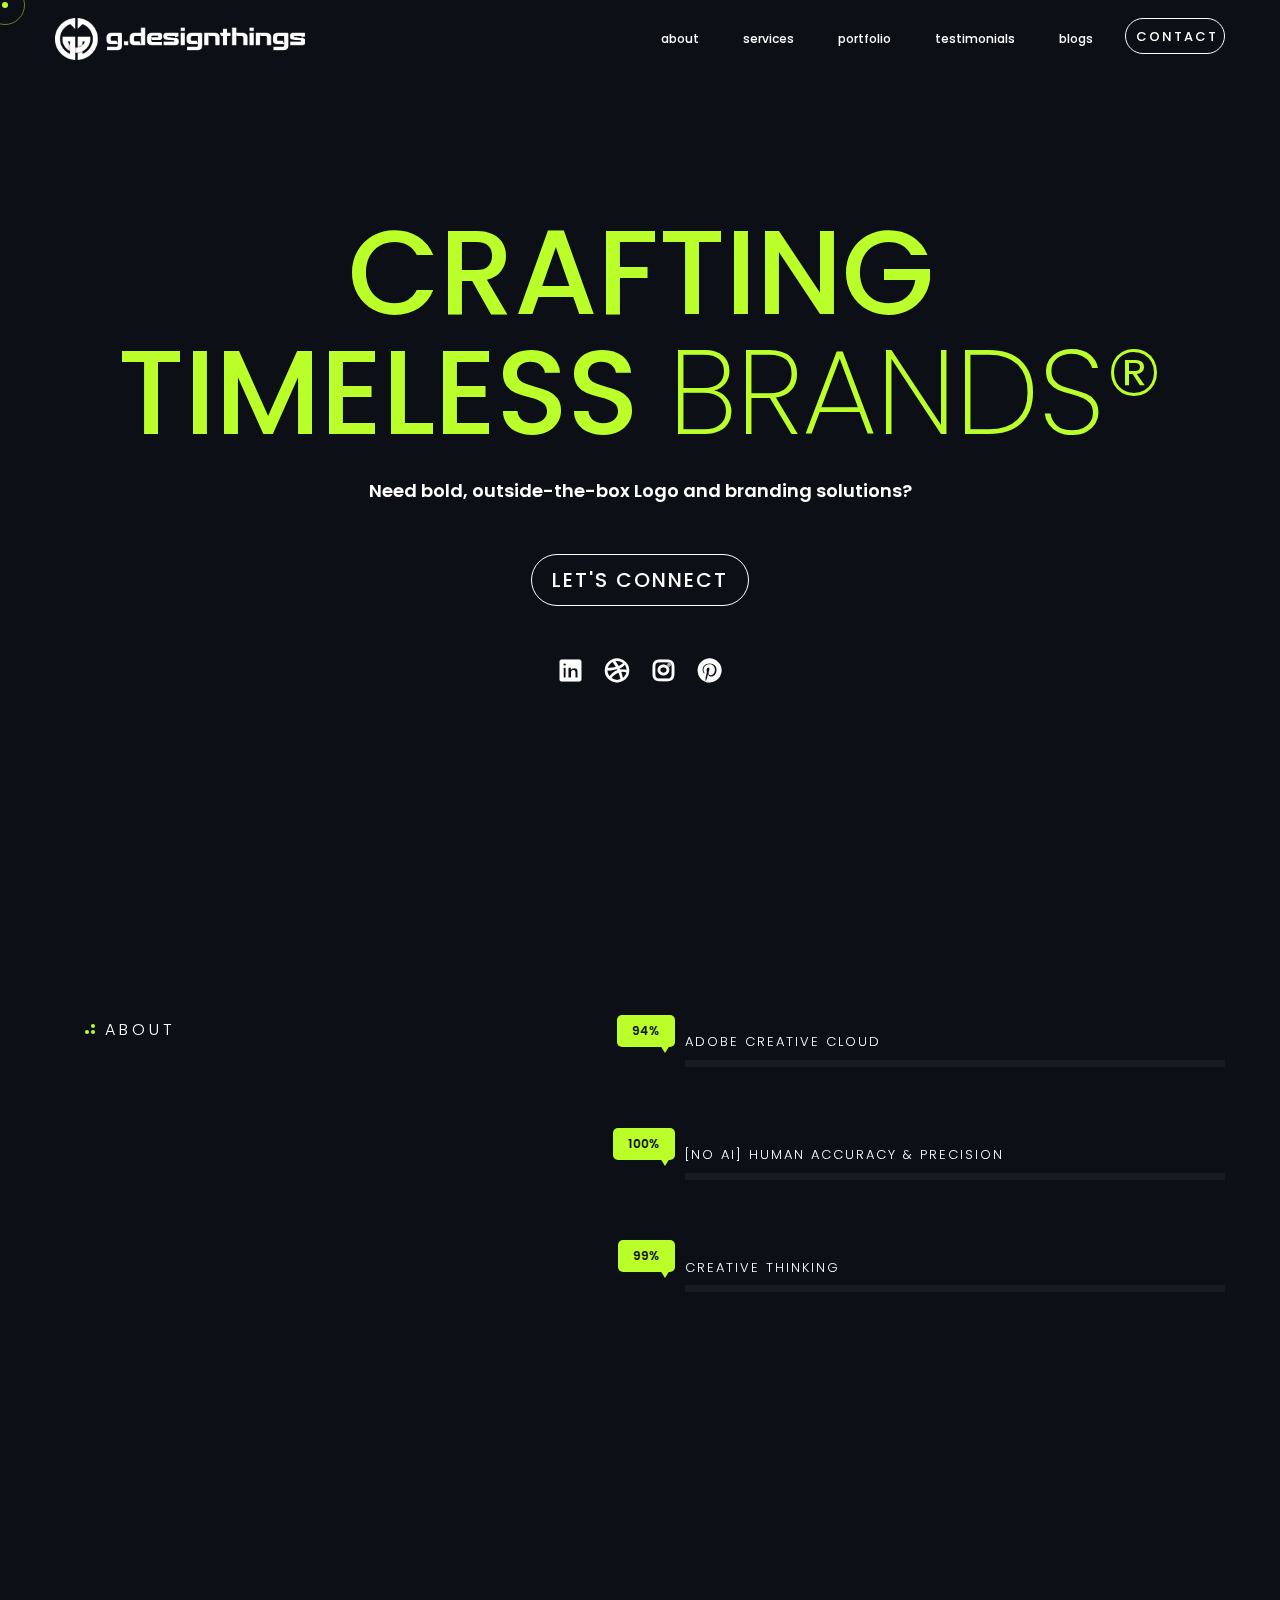
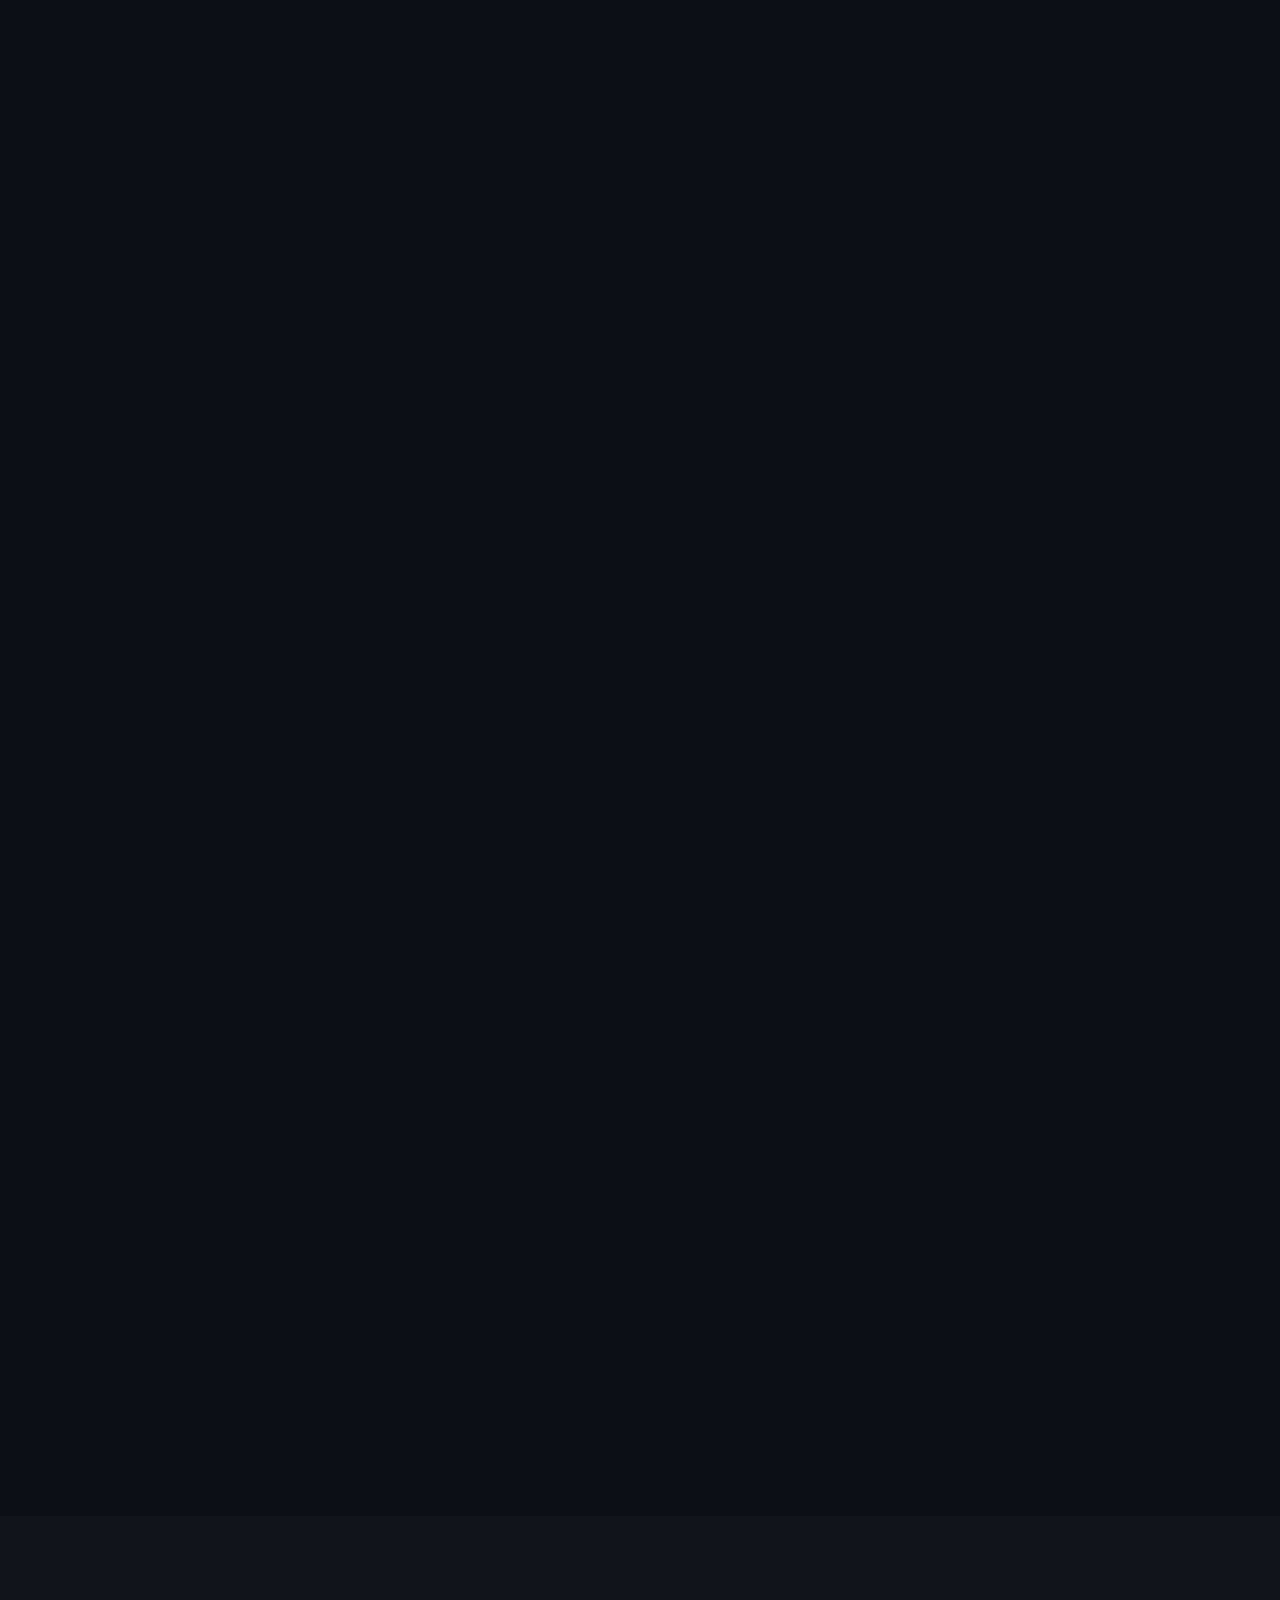
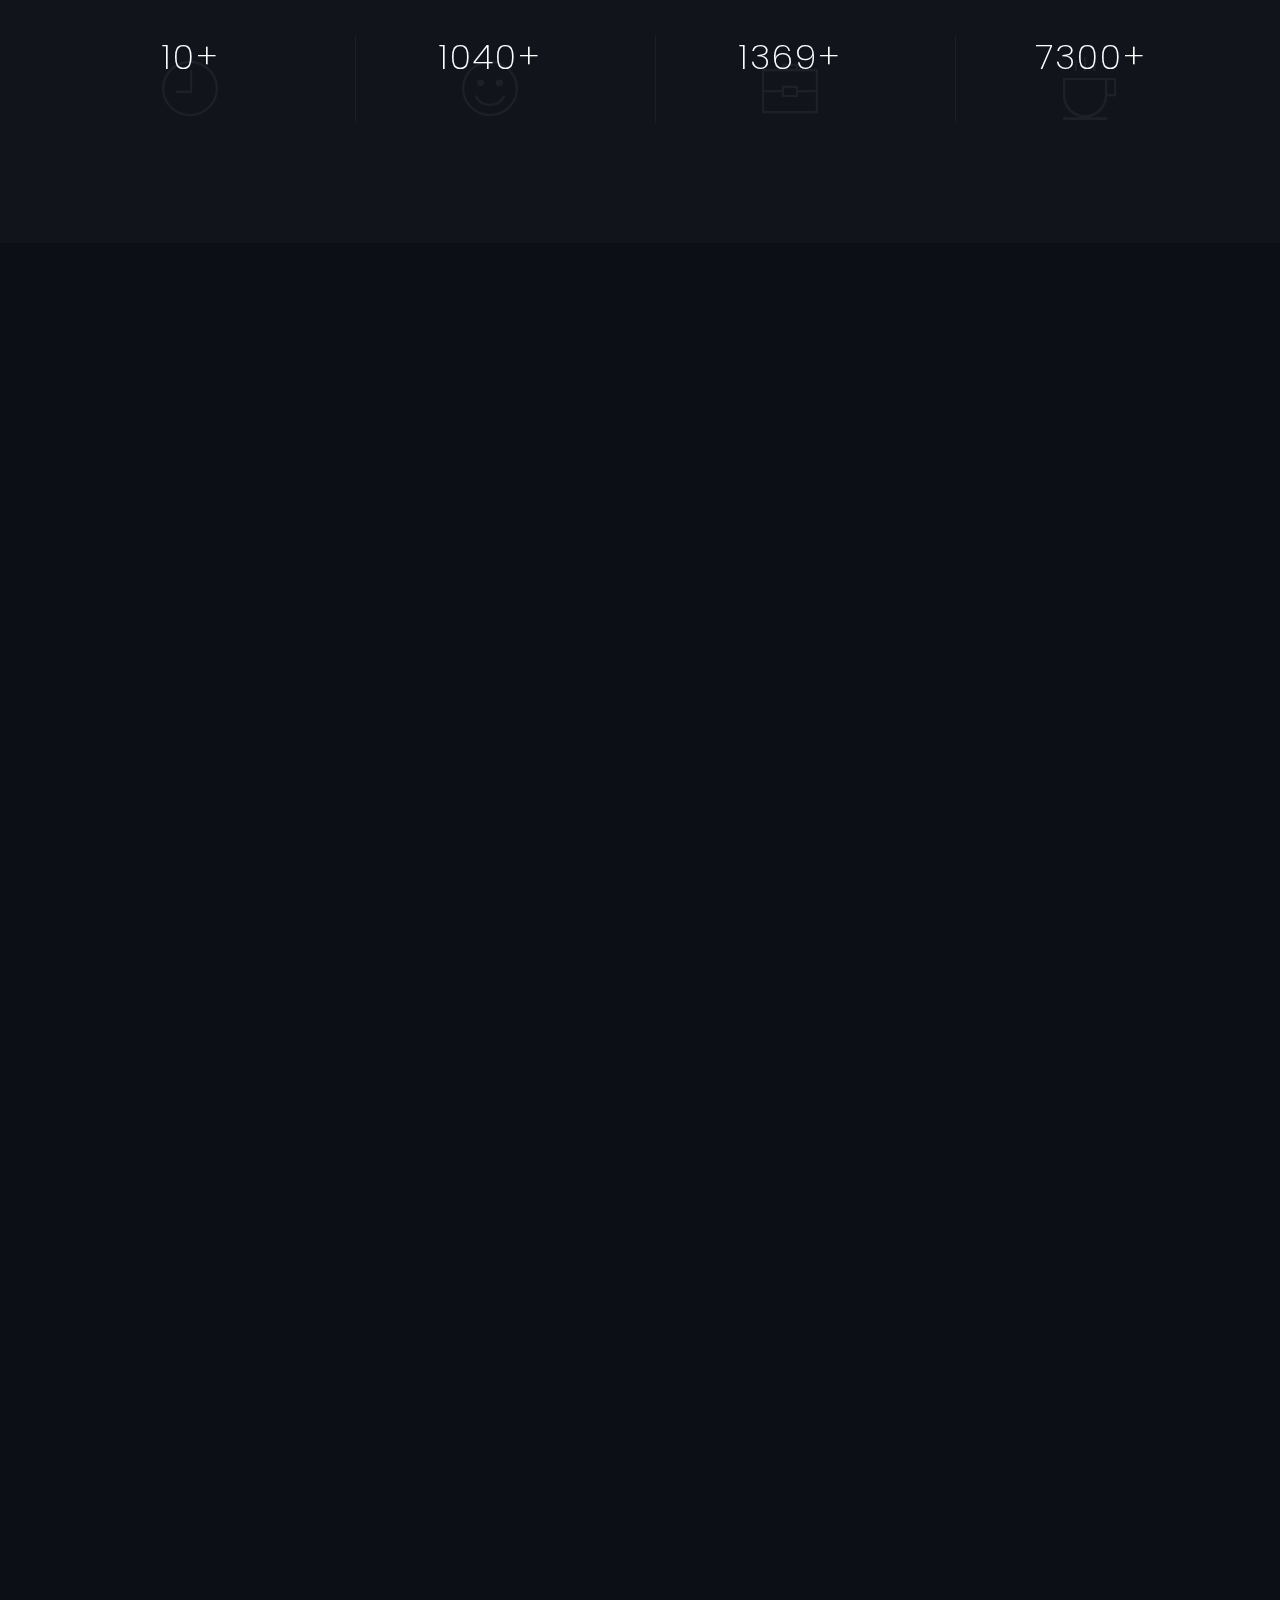
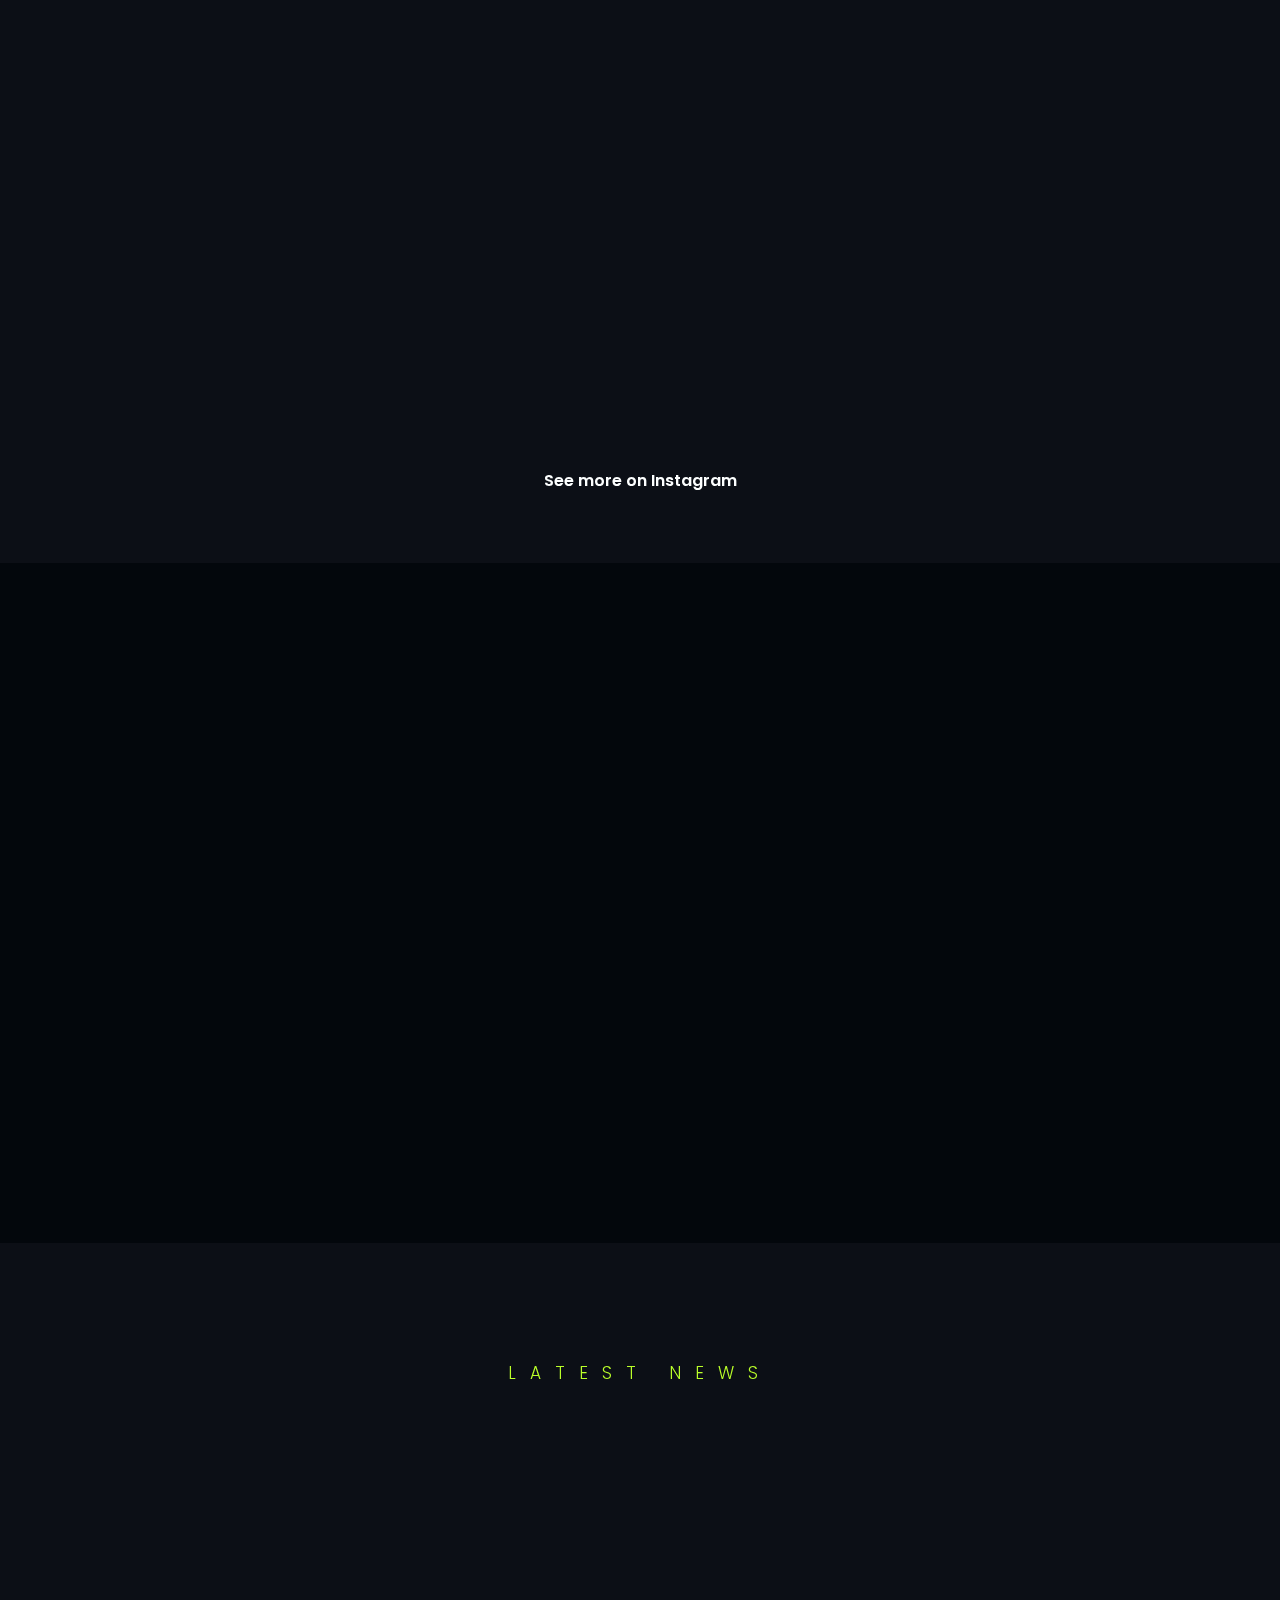
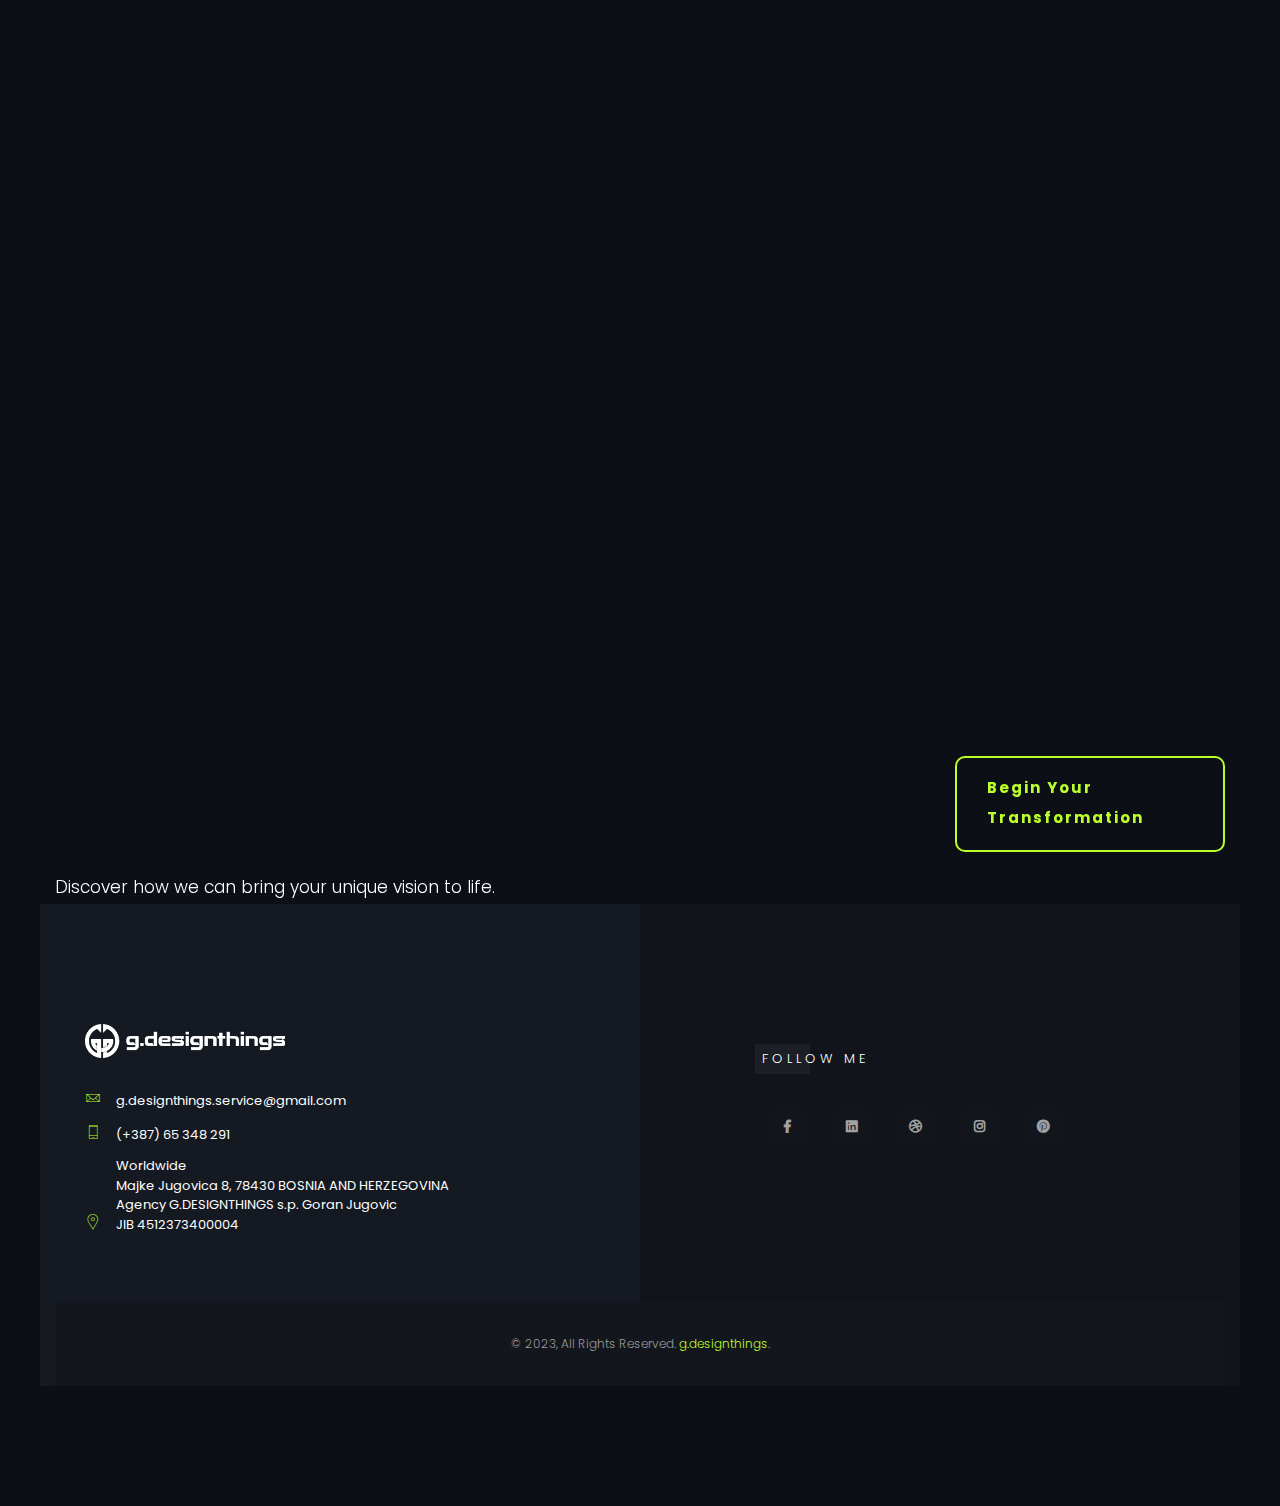
==== commit a5547584: "Update index.html" ====
--- a/index.html
+++ b/index.html
@@ -135,7 +135,7 @@
             <a class="nav-link" href="#portfolio">portfolio</a>
           </li>
           <li class="nav-item">
-            <a class="nav-link" href="#testimonials">reviews</a>
+            <a class="nav-link" href="#testimonials">testimonials</a>
           </li>
           <li class="nav-item">
             <a class="nav-link" href="#blogs">blogs</a>
@@ -616,7 +616,7 @@
         data-splitting
         style="font-weight: 300; text-shadow: none"
       >
-        REVIEWS
+        testimonials
       </h3>
     </div>
     <div
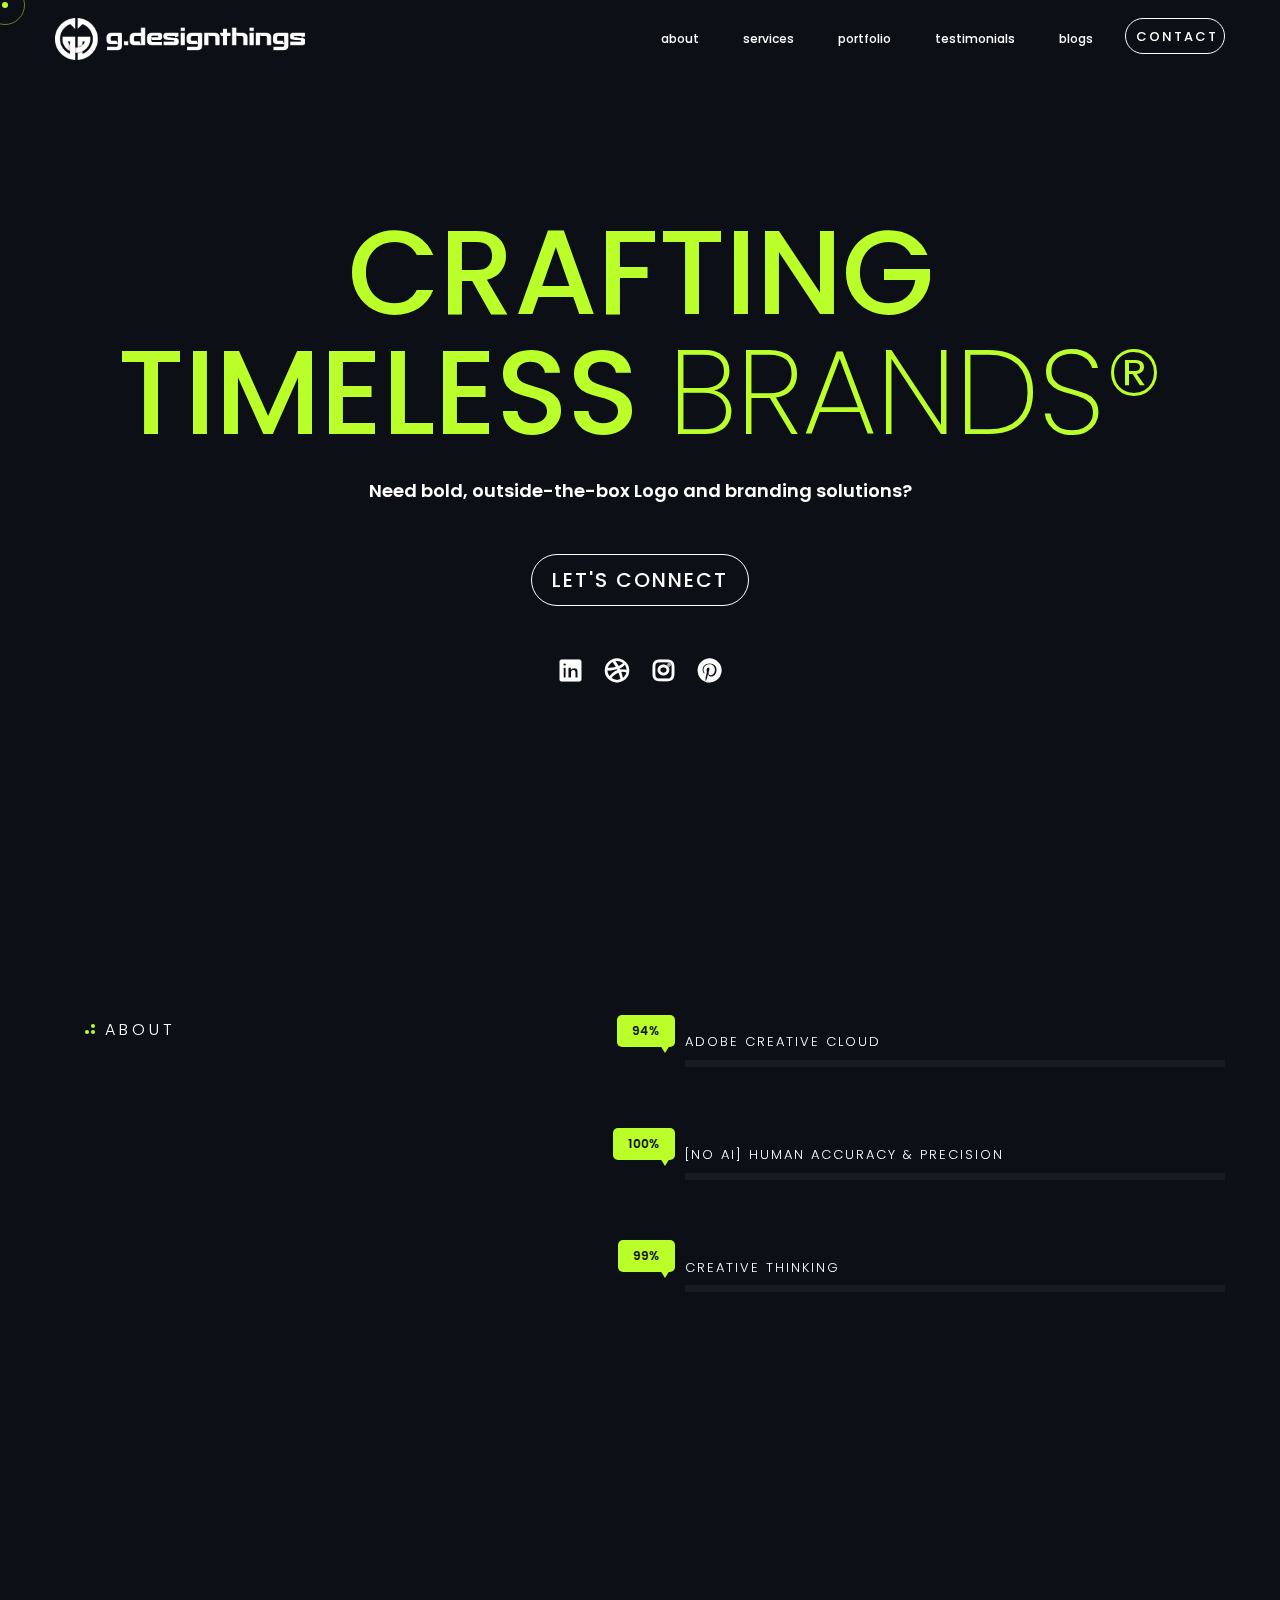
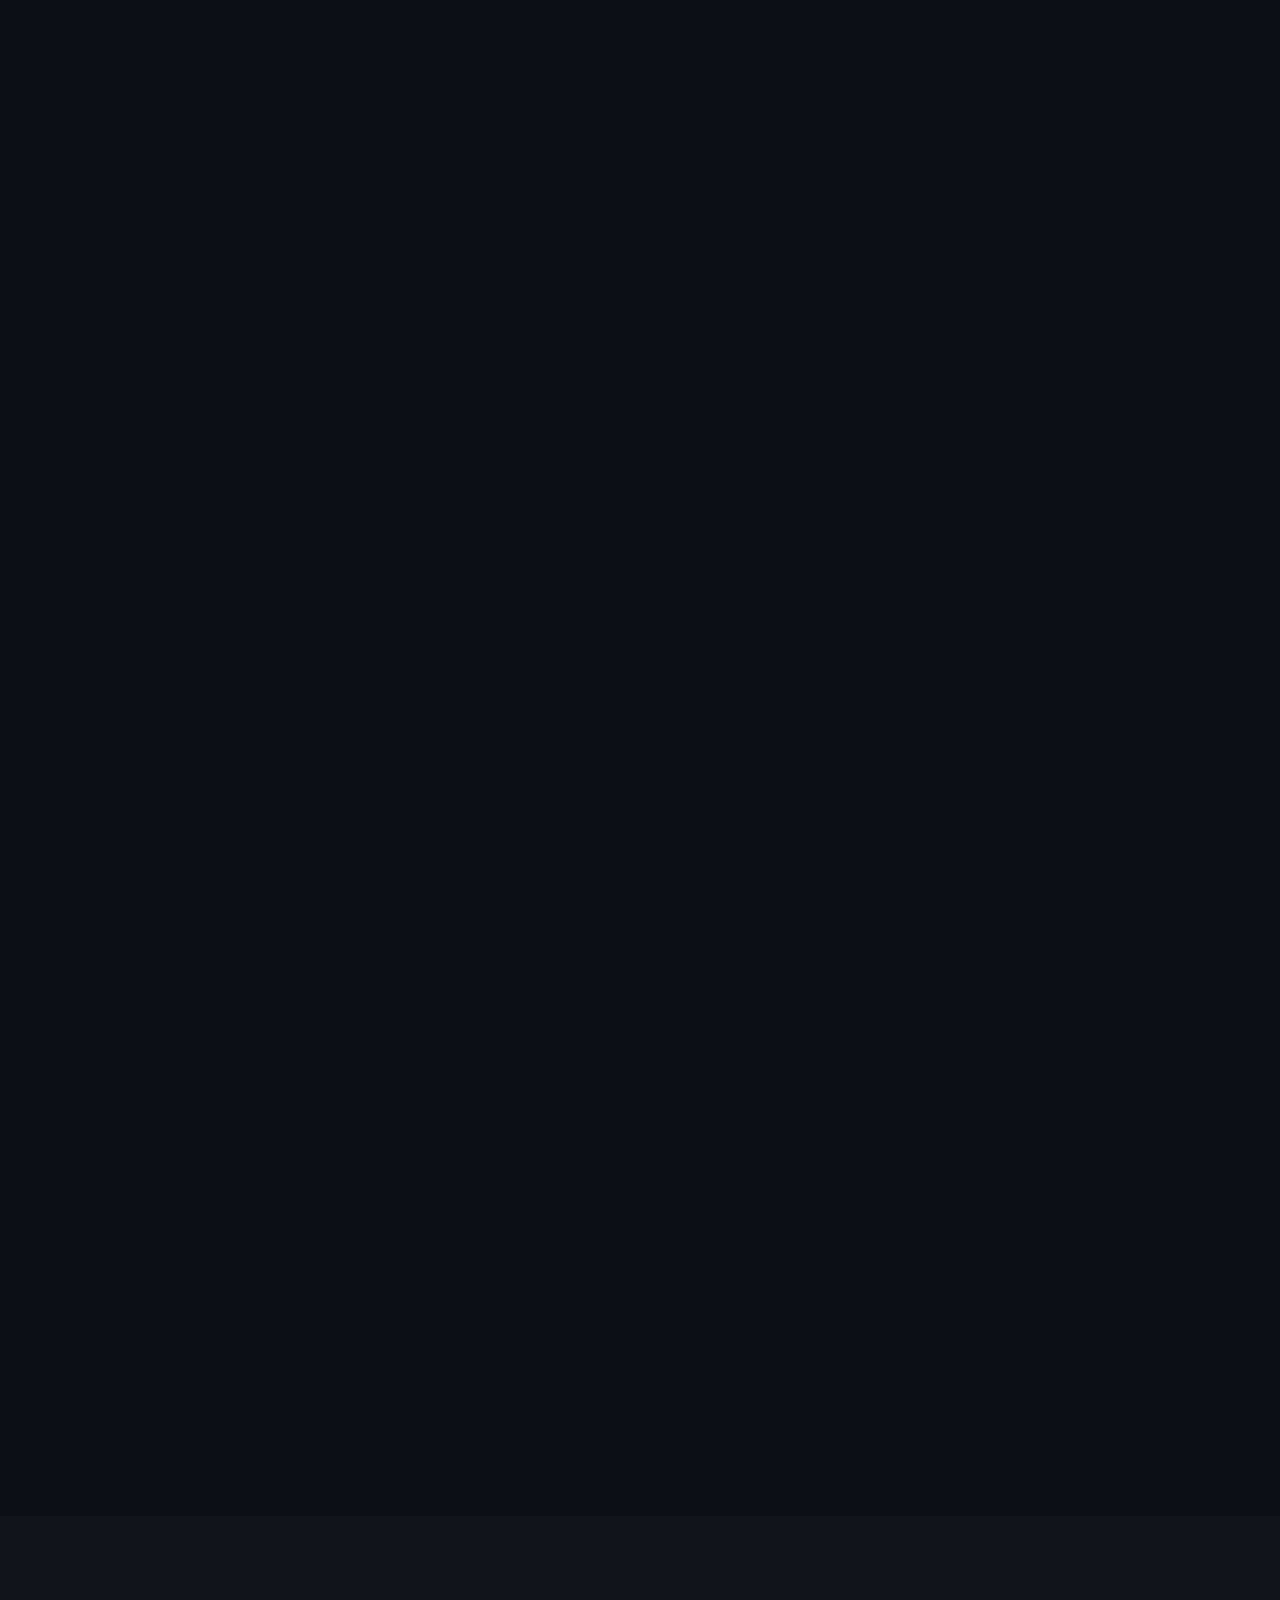
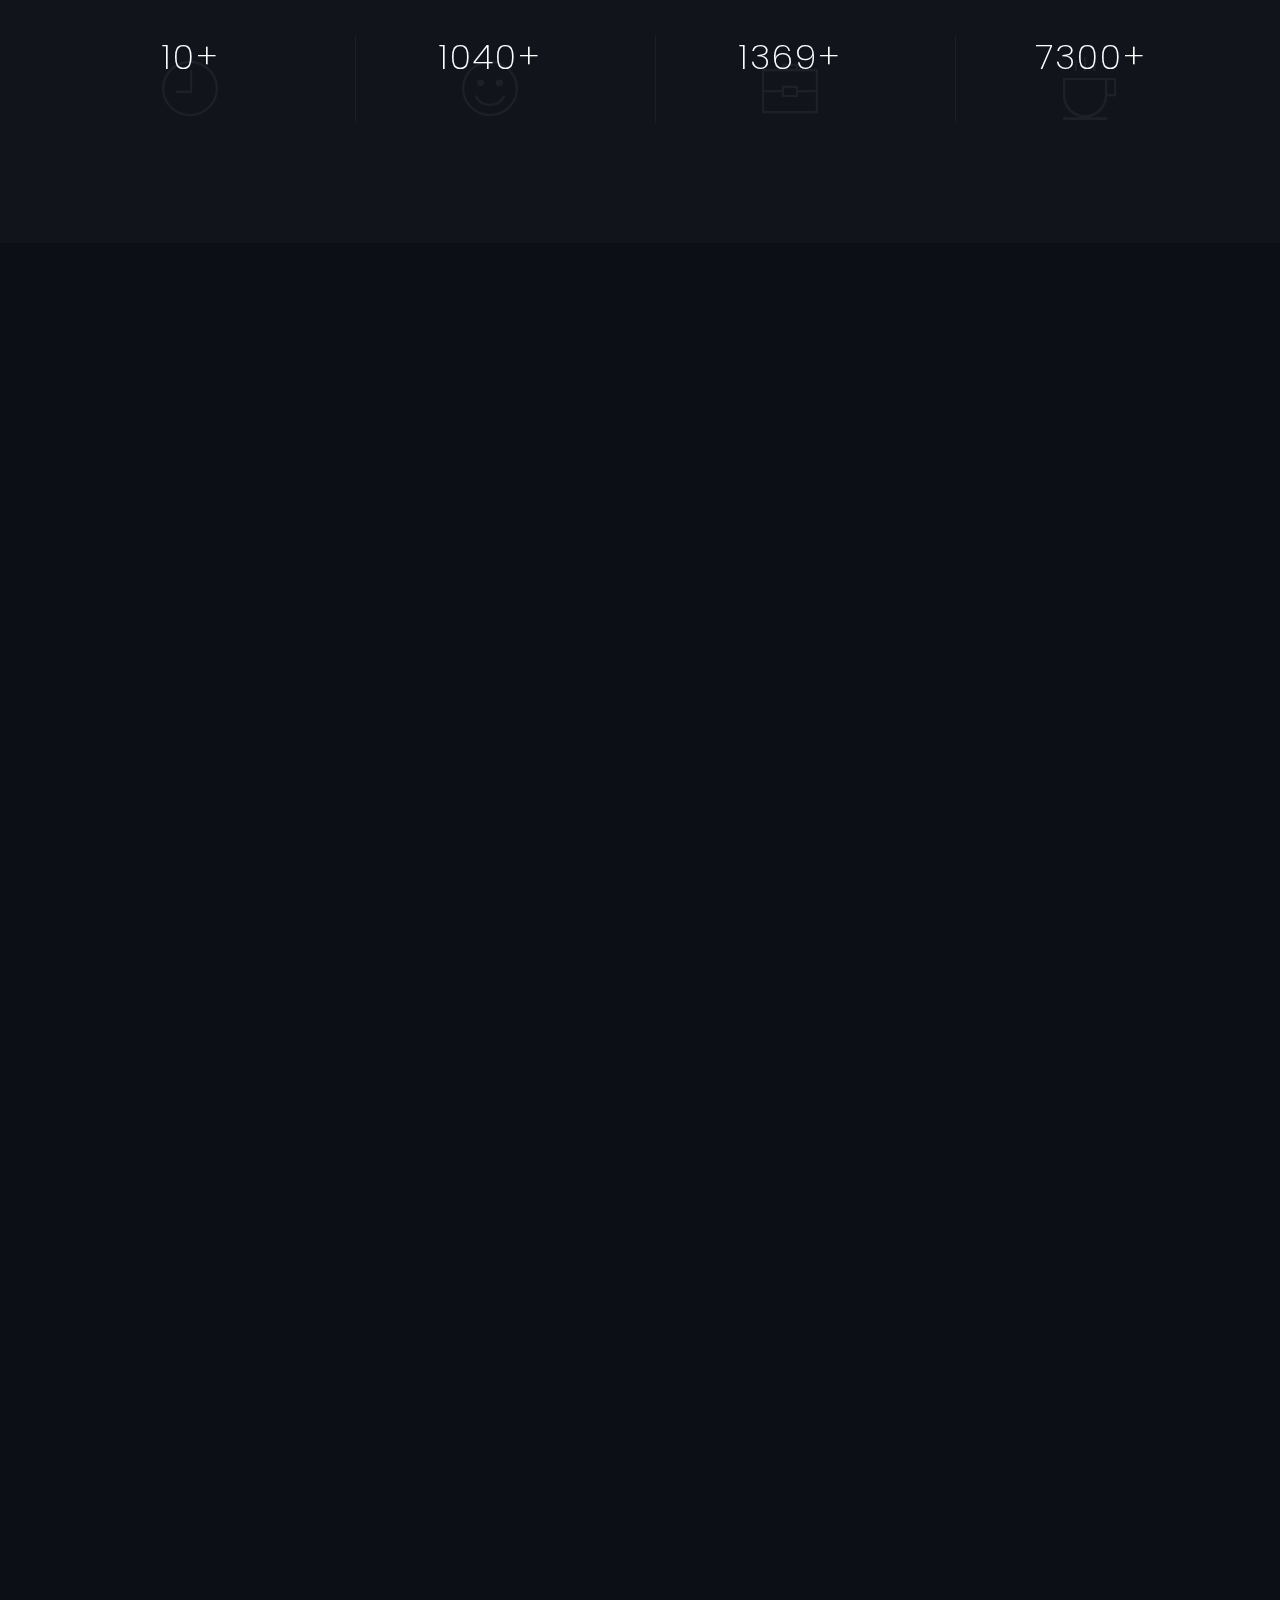
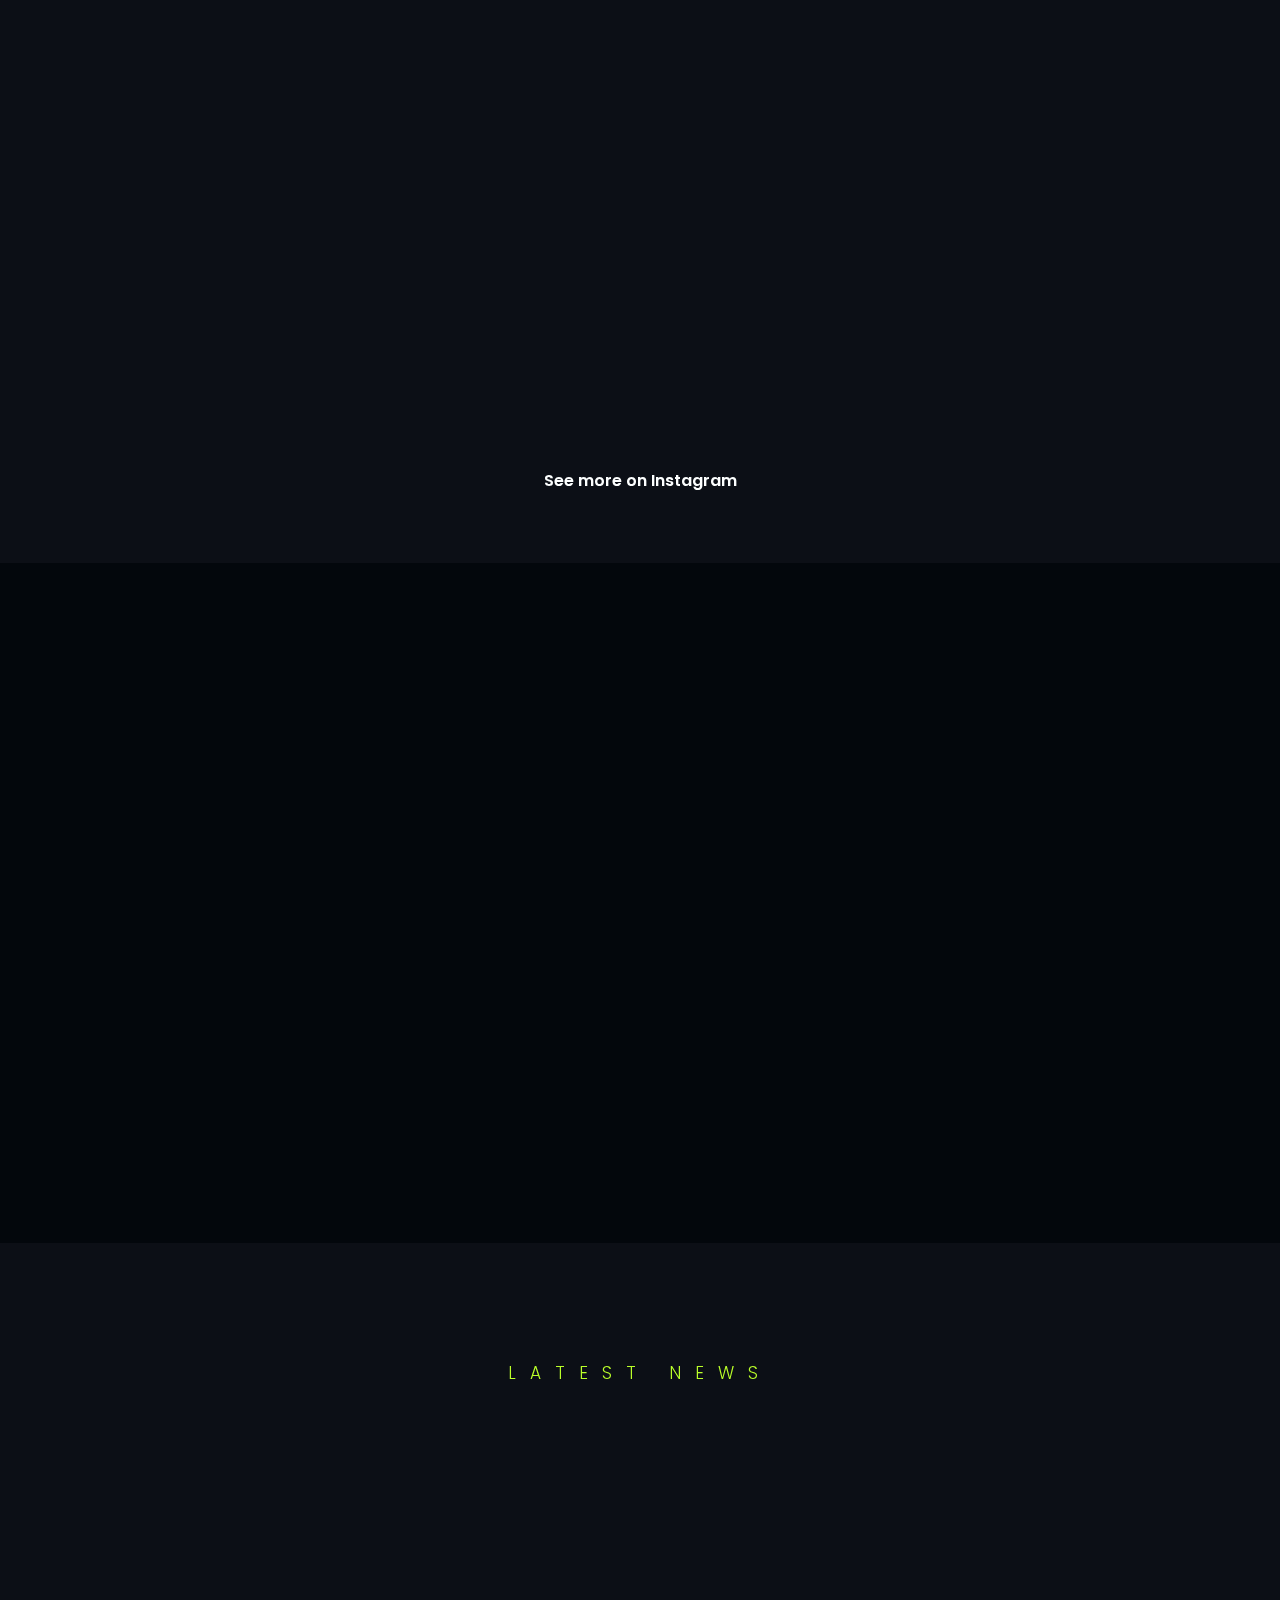
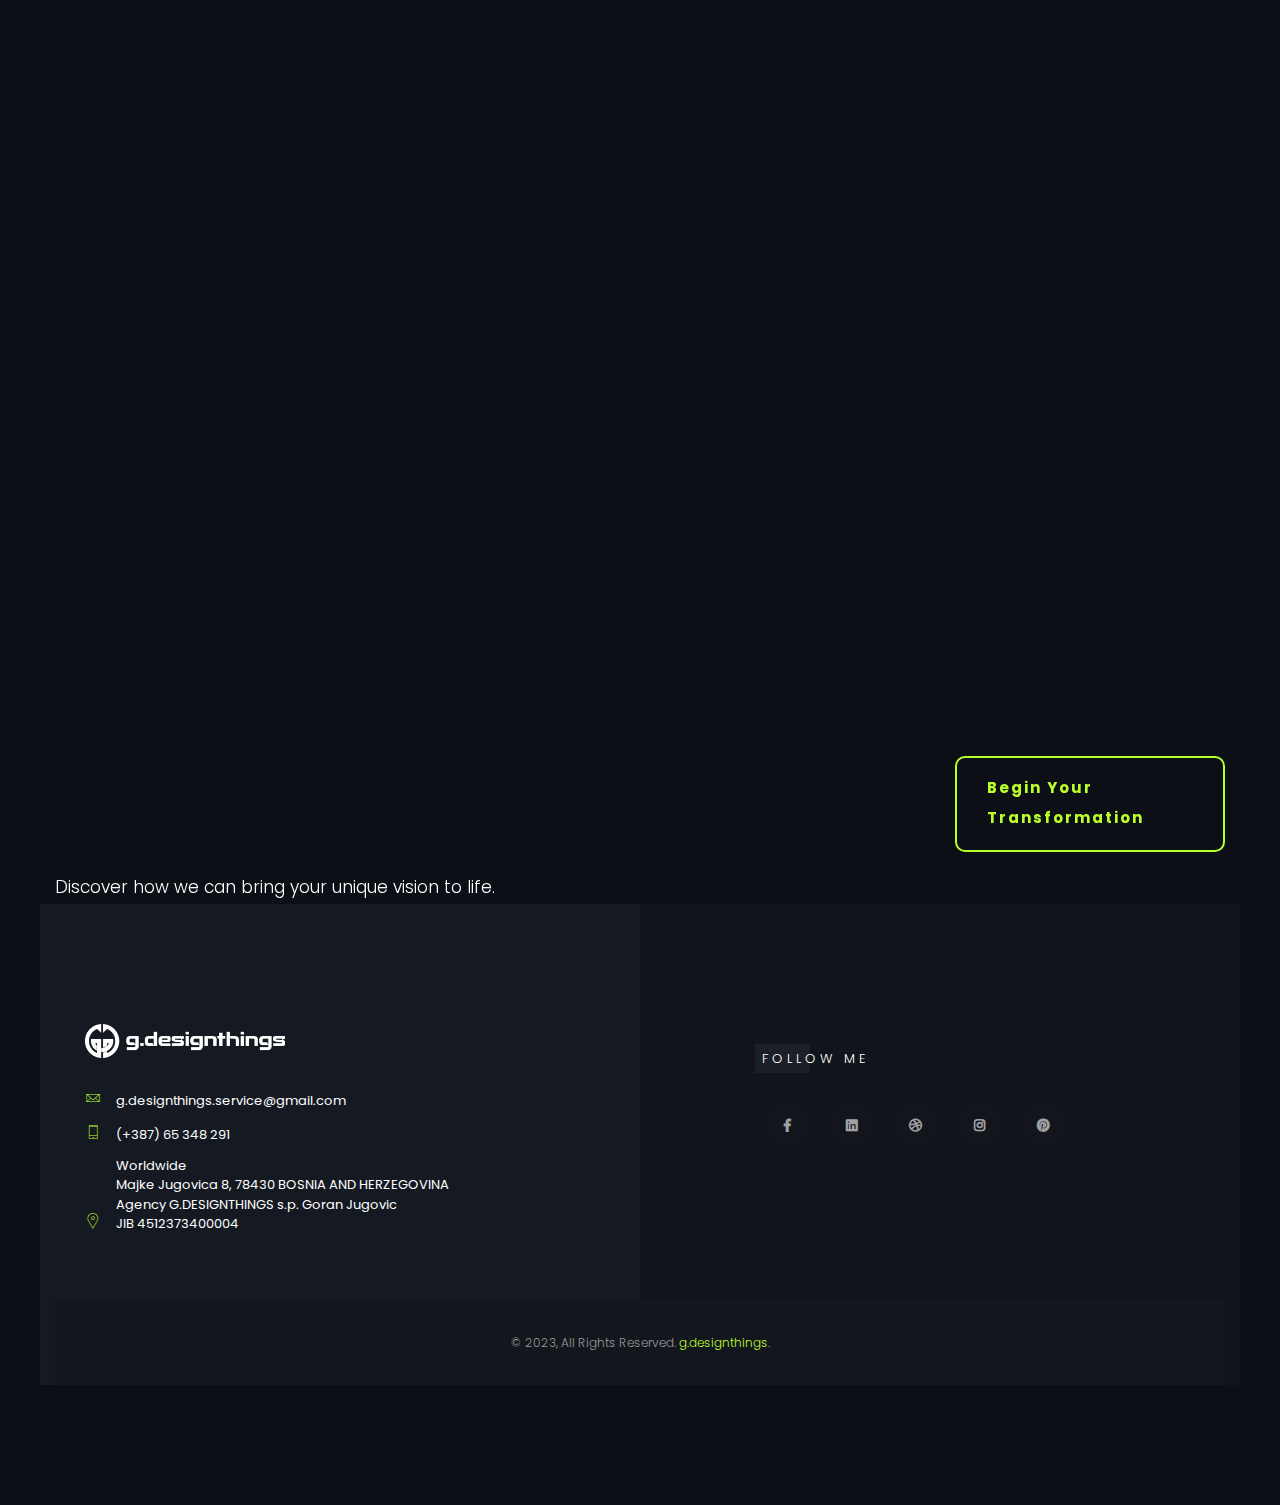
==== commit ec630a09: "Update index.html" ====
--- a/index.html
+++ b/index.html
@@ -634,7 +634,7 @@
                 <div class="author">
                   <div class="lxleft">
                     <div class="img">
-                      <img src="img/clients/c-13a.jpg" alt="" />
+                      <img src="img/clients/c-13a.webp" alt="" />
                     </div>
                   </div>
                   <div class="fxright">
@@ -656,7 +656,7 @@
                 <div class="author">
                   <div class="lxleft">
                     <div class="img">
-                      <img src="img/clients/c-1.jpg" alt="" />
+                      <img src="img/clients/c-1.webp" alt="" />
                     </div>
                   </div>
                   <div class="fxright">
@@ -678,7 +678,7 @@
                 <div class="author">
                   <div class="lxleft">
                     <div class="img">
-                      <img src="img/clients/c-9aa.jpg" alt="" />
+                      <img src="img/clients/c-9aa.webp" alt="" />
                     </div>
                   </div>
                   <div class="fxright">
@@ -700,7 +700,7 @@
                 <div class="author">
                   <div class="lxleft">
                     <div class="img">
-                      <img src="img/clients/c-14.jpg" alt="" />
+                      <img src="img/clients/c-14.webp" alt="" />
                     </div>
                   </div>
                   <div class="fxright">
@@ -722,7 +722,7 @@
                 <div class="author">
                   <div class="lxleft">
                     <div class="img">
-                      <img src="img/clients/c-7.jpg" alt="" />
+                      <img src="img/clients/c-7.webp" alt="" />
                     </div>
                   </div>
                   <div class="fxright">
@@ -744,7 +744,7 @@
                 <div class="author">
                   <div class="lxleft">
                     <div class="img">
-                      <img src="img/clients/c-6.jpg" alt="" />
+                      <img src="img/clients/c-6.webp" alt="" />
                     </div>
                   </div>
                   <div class="fxright">
@@ -766,7 +766,7 @@
                 <div class="author">
                   <div class="lxleft">
                     <div class="img">
-                      <img src="img/clients/c-2.jpg" alt="" />
+                      <img src="img/clients/c-2.webp" alt="" />
                     </div>
                   </div>
                   <div class="fxright">
@@ -788,7 +788,7 @@
                 <div class="author">
                   <div class="lxleft">
                     <div class="img">
-                      <img src="img/clients/c-5.jpg" alt="" />
+                      <img src="img/clients/c-5.webp" alt="" />
                     </div>
                   </div>
                   <div class="fxright">
@@ -810,7 +810,7 @@
                 <div class="author">
                   <div class="lxleft">
                     <div class="img">
-                      <img src="img/clients/c-3.jpg" alt="" />
+                      <img src="img/clients/c-3.webp" alt="" />
                     </div>
                   </div>
                   <div class="fxright">
@@ -830,7 +830,7 @@
                 <div class="author">
                   <div class="lxleft">
                     <div class="img">
-                      <img src="img/clients/c-12.jpg" alt="" />
+                      <img src="img/clients/c-12.webp" alt="" />
                     </div>
                   </div>
                   <div class="fxright">
@@ -852,7 +852,7 @@
                 <div class="author">
                   <div class="lxleft">
                     <div class="img">
-                      <img src="img/clients/c-10.jpg" alt="" />
+                      <img src="img/clients/c-10.webp" alt="" />
                     </div>
                   </div>
                   <div class="fxright">
@@ -874,7 +874,7 @@
                 <div class="author">
                   <div class="lxleft">
                     <div class="img">
-                      <img src="img/clients/c-8.jpg" alt="" />
+                      <img src="img/clients/c-8.webp" alt="" />
                     </div>
                   </div>
                   <div class="fxright">
@@ -920,7 +920,7 @@
                   target="_blank"
                   rel="noopener"
                   href="https://theinspirationgrid.com/minimalistic-logos-by-goran-jugovic/"
-                  ><img src="img/blog/1.jpg" alt=""
+                  ><img src="img/blog/blog-image-1.webp" alt=""
                 /></a>
               </div>
               <div class="cont">
@@ -969,7 +969,7 @@
                   target="_blank"
                   rel="noopener"
                   href="https://www.langweiledich.net/logo-designs-von-goran-jugovic/"
-                  ><img src="img/blog/2.jpg" alt=""
+                  ><img src="img/blog/blog-image-2.webp" alt=""
                 /></a>
               </div>
               <div class="cont">
@@ -1018,7 +1018,7 @@
                   target="_blank"
                   rel="noopener"
                   href="https://www.downgraf.com/inspiration/logos/creative-branding-design-ideas/"
-                  ><img src="img/blog/3.jpg" alt=""
+                  ><img src="img/blog/blog-image-3.webp" alt=""
                 /></a>
               </div>
               <div class="cont">
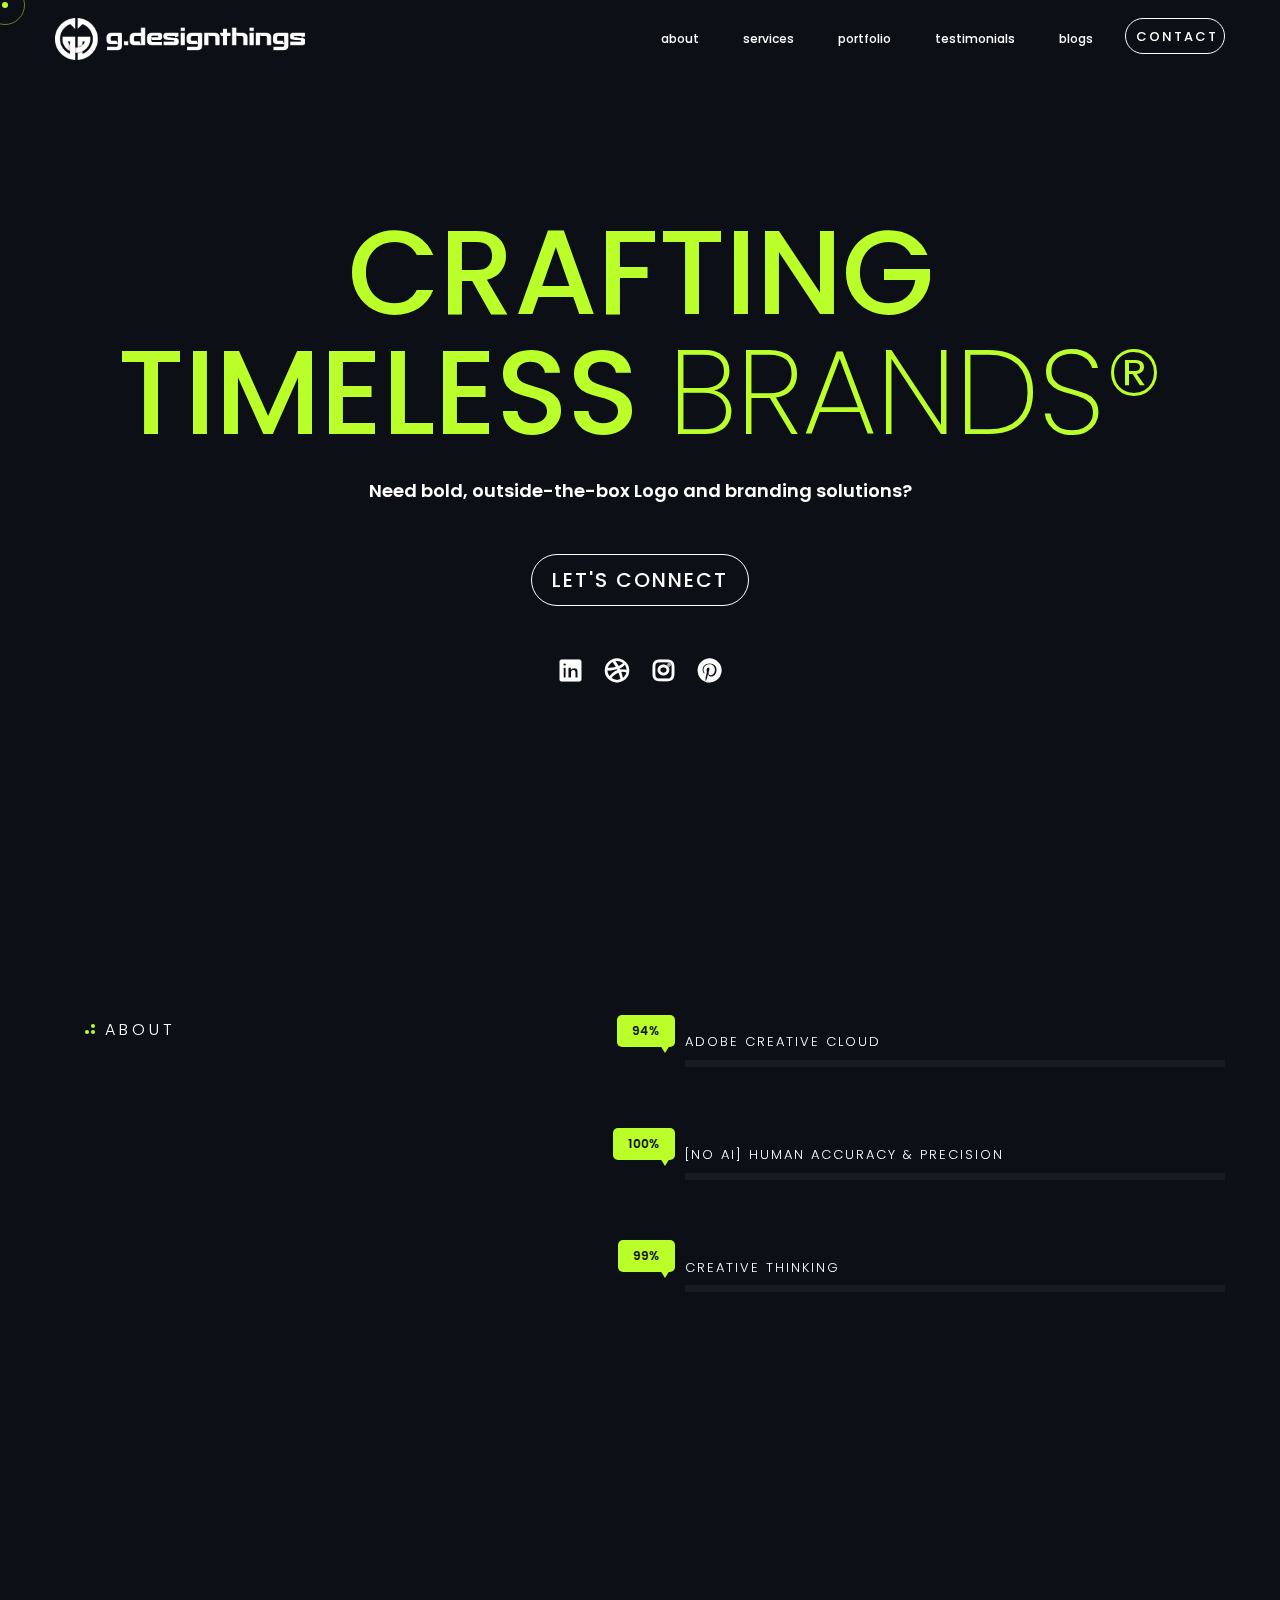
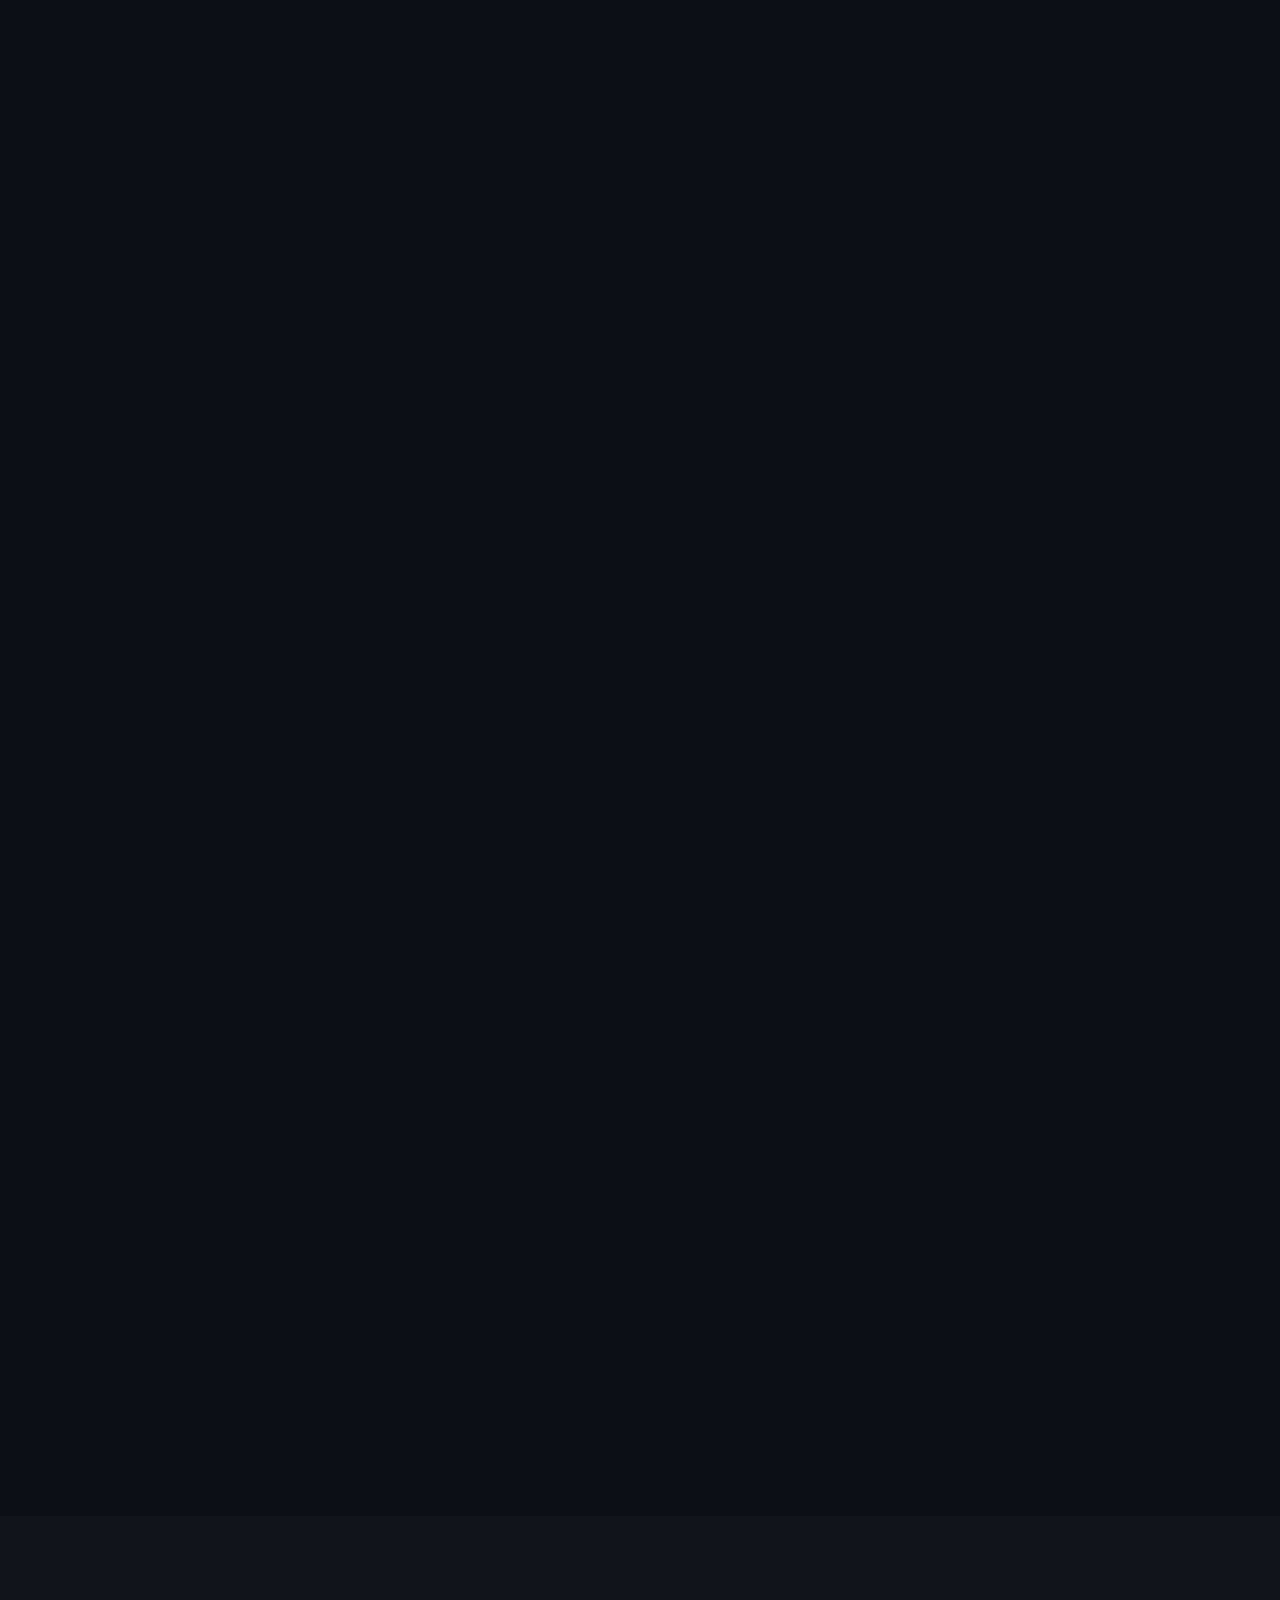
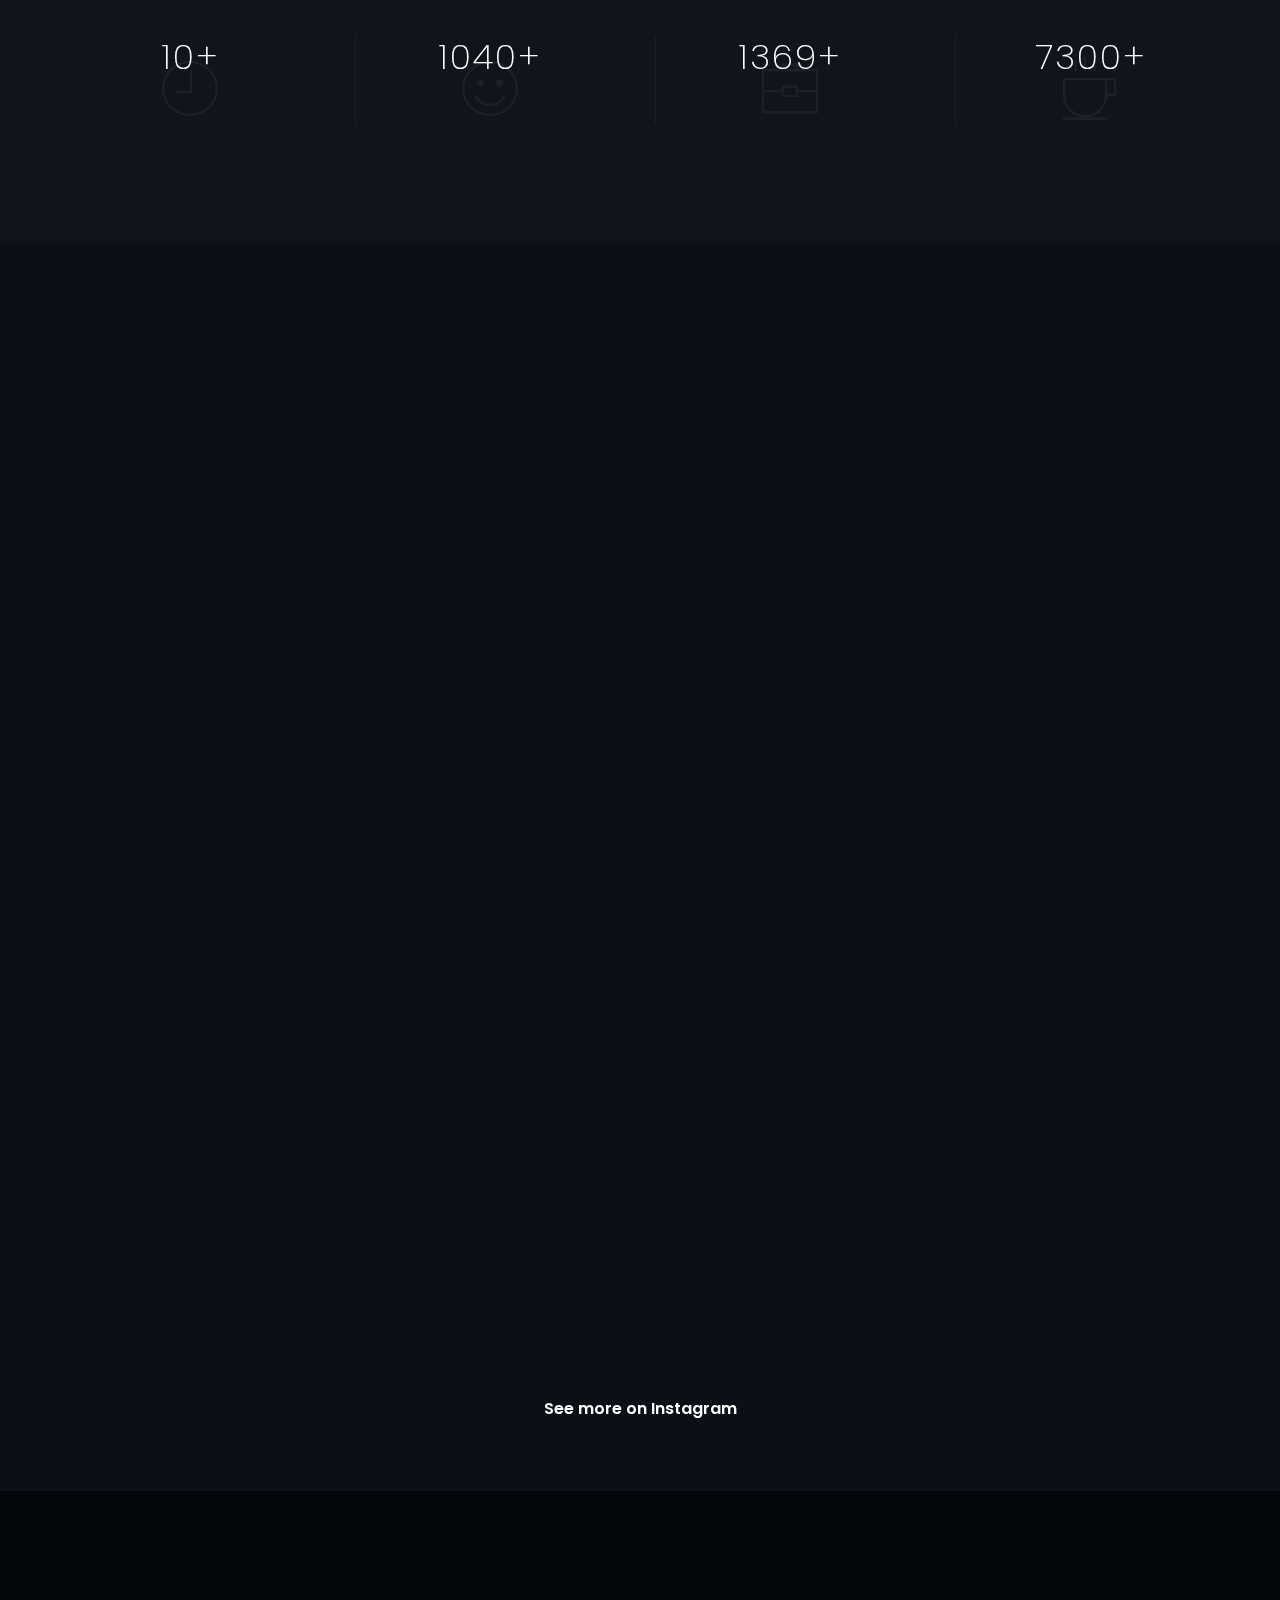
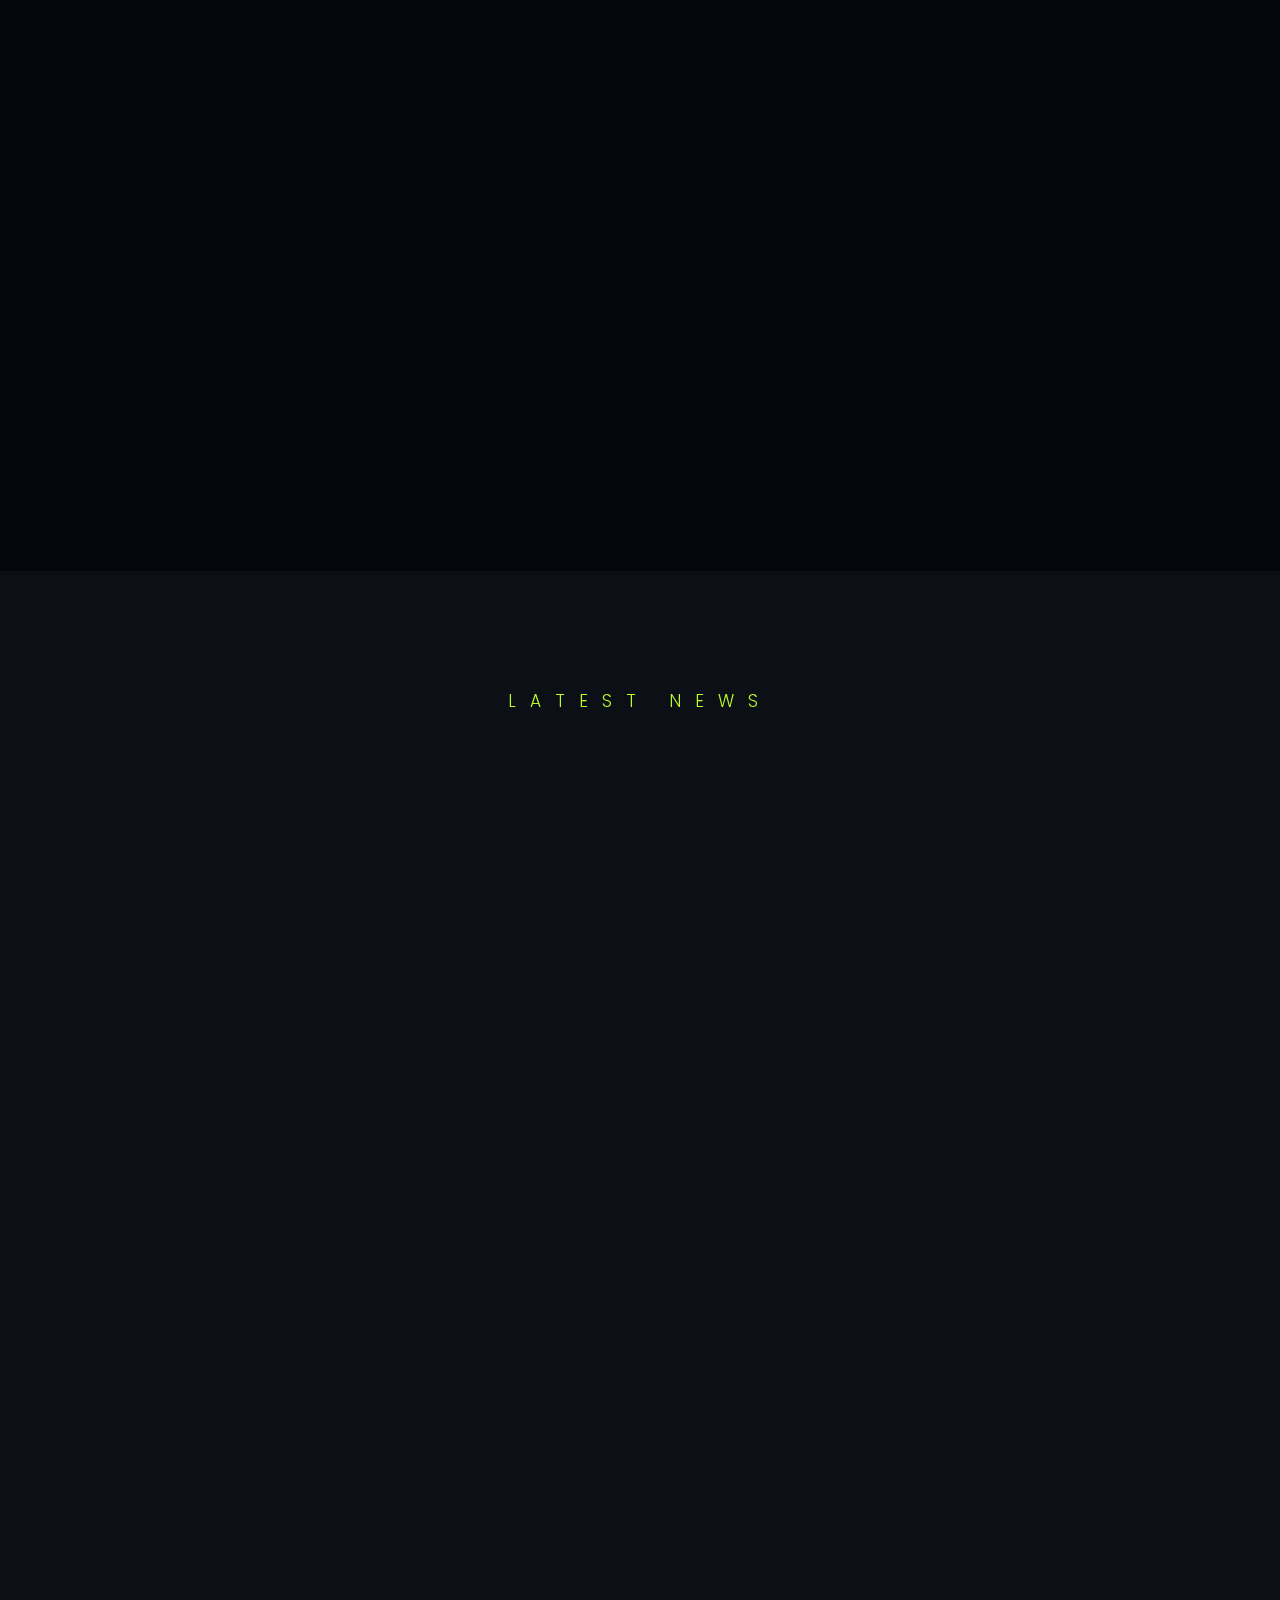
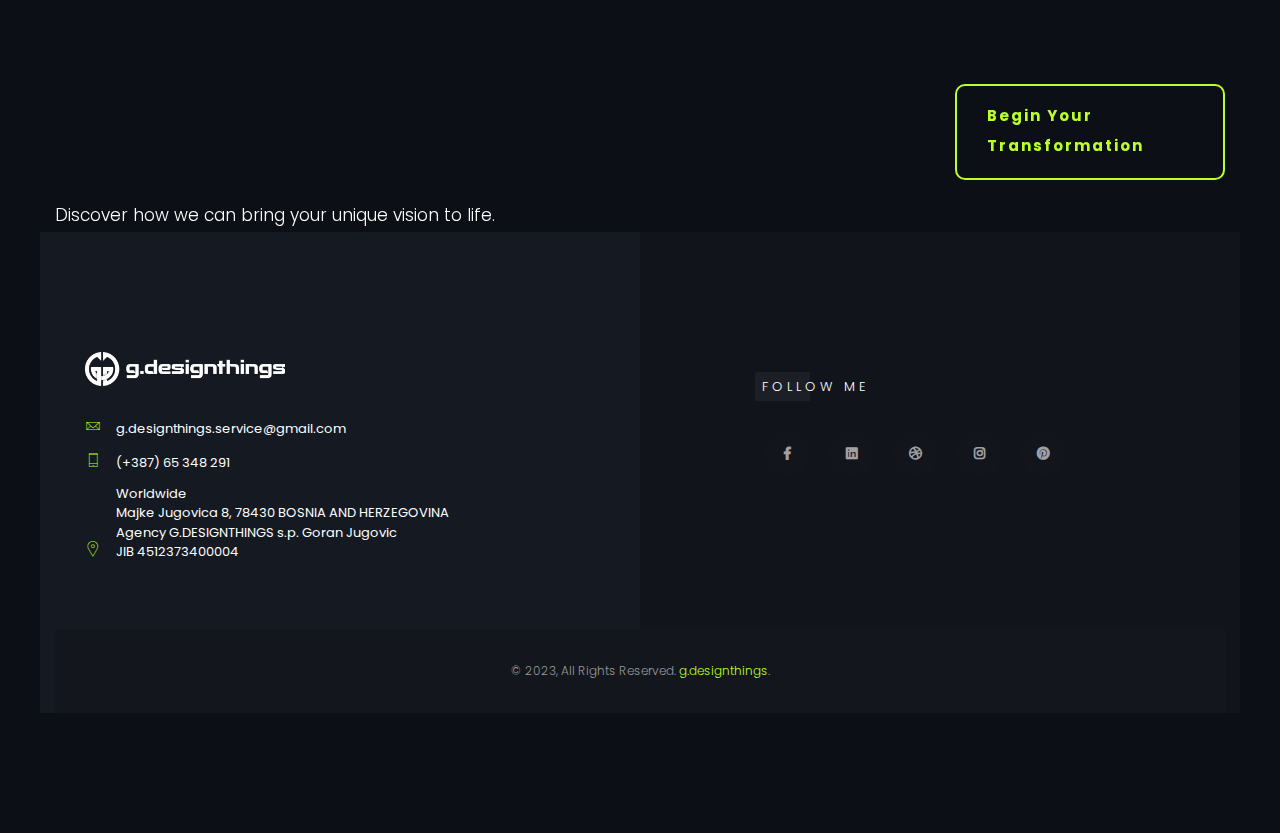
==== commit 8fd6a97b: "Update index.html" ====
--- a/index.html
+++ b/index.html
@@ -550,35 +550,35 @@
 
       <!-- Row 1 -->
       <div class="col-md-4 items color wow fadeInUp" style="margin-bottom: 30px; padding: 15px;">
-        <div class="item-img"><img src="img/WORK/logo2_optimized_web.webp" alt="Q Logo" style="width:100%; border-radius:8px;"></div>
+        <div class="item-img"><img src="img/WORK/logo2_optimized_web.webp" alt="Q Logo" loading="lazy" style="width:100%; border-radius:8px;"></div>
       </div>
       <div class="col-md-4 items mono wow fadeInUp" style="margin-bottom: 30px; padding: 15px;">
-        <div class="item-img"><img src="img/WORK/image_optimized_butterfly.webp" alt="Butterfly Logo" style="width:100%; border-radius:8px;"></div>
+        <div class="item-img"><img src="img/WORK/image_optimized_butterfly.webp" alt="Butterfly Logo" loading="lazy" style="width:100%; border-radius:8px;"></div>
       </div>
       <div class="col-md-4 items mono wow fadeInUp" style="margin-bottom: 30px; padding: 15px;">
-        <div class="item-img"><img src="img/WORK/image_optimized.webp" alt="Horse/Woman Logo" style="width:100%; border-radius:8px;"></div>
+        <div class="item-img"><img src="img/WORK/image_optimized.webp" alt="Horse/Woman Logo" loading="lazy" style="width:100%; border-radius:8px;"></div>
       </div>
 
       <!-- Row 2 -->
       <div class="col-md-4 items mono wow fadeInUp" style="margin-bottom: 30px; padding: 15px;">
-        <div class="item-img"><img src="img/WORK/cow_logo_web_optimized.webp" alt="Cow Logo" style="width:100%; border-radius:8px;"></div>
+        <div class="item-img"><img src="img/WORK/cow_logo_web_optimized.webp" alt="Cow Logo" loading="lazy" style="width:100%; border-radius:8px;"></div>
       </div>
       <div class="col-md-4 items mono wow fadeInUp" style="margin-bottom: 30px; padding: 15px;">
-        <div class="item-img"><img src="img/WORK/image_optimized (4).webp" alt="Goat Logo" style="width:100%; border-radius:8px;"></div>
+        <div class="item-img"><img src="img/WORK/image_optimized (4).webp" alt="Goat Logo" loading="lazy" style="width:100%; border-radius:8px;"></div>
       </div>
       <div class="col-md-4 items mono wow fadeInUp" style="margin-bottom: 30px; padding: 15px;">
-        <div class="item-img"><img src="img/WORK/image_optimized (5).webp" alt="Bird Logo" style="width:100%; border-radius:8px;"></div>
+        <div class="item-img"><img src="img/WORK/image_optimized (5).webp" alt="Bird Logo" loading="lazy" style="width:100%; border-radius:8px;"></div>
       </div>
 
       <!-- Row 3 -->
       <div class="col-md-4 items color wow fadeInUp" style="margin-bottom: 30px; padding: 15px;">
-        <div class="item-img"><img src="img/WORK/image_optimized (2).webp" alt="e Plug Logo" style="width:100%; border-radius:8px;"></div>
+        <div class="item-img"><img src="img/WORK/image_optimized (2).webp" alt="e Plug Logo" loading="lazy" style="width:100%; border-radius:8px;"></div>
       </div>
       <div class="col-md-4 items mono wow fadeInUp" style="margin-bottom: 30px; padding: 15px;">
-        <div class="item-img"><img src="img/WORK/image_optimized_snake.webp" alt="Snake Logo" style="width:100%; border-radius:8px;"></div>
+        <div class="item-img"><img src="img/WORK/image_optimized_snake.webp" alt="Snake Logo" loading="lazy" style="width:100%; border-radius:8px;"></div>
       </div>
       <div class="col-md-4 items mono wow fadeInUp" style="margin-bottom: 30px; padding: 15px;">
-        <div class="item-img"><img src="img/WORK/image_optimized_gdesignthings.webp" alt="Abstract Face Logo" style="width:100%; border-radius:8px;"></div>
+        <div class="item-img"><img src="img/WORK/image_optimized_gdesignthings.webp" alt="Abstract Face Logo" loading="lazy" style="width:100%; border-radius:8px;"></div>
       </div>
     </div>
 
@@ -634,7 +634,7 @@
                 <div class="author">
                   <div class="lxleft">
                     <div class="img">
-                      <img src="img/clients/c-13a.webp" alt="" />
+                      <img src="img/clients/c-13a.webp" alt="Katie Anne Moy" loading="lazy" />
                     </div>
                   </div>
                   <div class="fxright">
@@ -656,7 +656,7 @@
                 <div class="author">
                   <div class="lxleft">
                     <div class="img">
-                      <img src="img/clients/c-1.webp" alt="" />
+                      <img src="img/clients/c-1.webp" alt="Srdjan Radulovic" loading="lazy" />
                     </div>
                   </div>
                   <div class="fxright">
@@ -678,7 +678,7 @@
                 <div class="author">
                   <div class="lxleft">
                     <div class="img">
-                      <img src="img/clients/c-9aa.webp" alt="" />
+                      <img src="img/clients/c-9aa.webp" alt="Armon Tillman" loading="lazy" />
                     </div>
                   </div>
                   <div class="fxright">
@@ -700,7 +700,7 @@
                 <div class="author">
                   <div class="lxleft">
                     <div class="img">
-                      <img src="img/clients/c-14.webp" alt="" />
+                      <img src="img/clients/c-14.webp" alt="Omar Rodriguez" loading="lazy" />
                     </div>
                   </div>
                   <div class="fxright">
@@ -722,7 +722,7 @@
                 <div class="author">
                   <div class="lxleft">
                     <div class="img">
-                      <img src="img/clients/c-7.webp" alt="" />
+                      <img src="img/clients/c-7.webp" alt="Brad Rohles" loading="lazy" />
                     </div>
                   </div>
                   <div class="fxright">
@@ -744,7 +744,7 @@
                 <div class="author">
                   <div class="lxleft">
                     <div class="img">
-                      <img src="img/clients/c-6.webp" alt="" />
+                      <img src="img/clients/c-6.webp" alt="Shannon Wooten" loading="lazy" />
                     </div>
                   </div>
                   <div class="fxright">
@@ -766,7 +766,7 @@
                 <div class="author">
                   <div class="lxleft">
                     <div class="img">
-                      <img src="img/clients/c-2.webp" alt="" />
+                      <img src="img/clients/c-2.webp" alt="Beejan Roohian" loading="lazy" />
                     </div>
                   </div>
                   <div class="fxright">
@@ -788,7 +788,7 @@
                 <div class="author">
                   <div class="lxleft">
                     <div class="img">
-                      <img src="img/clients/c-5.webp" alt="" />
+                      <img src="img/clients/c-5.webp" alt="Andy Boudreau" loading="lazy" />
                     </div>
                   </div>
                   <div class="fxright">
@@ -810,7 +810,7 @@
                 <div class="author">
                   <div class="lxleft">
                     <div class="img">
-                      <img src="img/clients/c-3.webp" alt="" />
+                      <img src="img/clients/c-3.webp" alt="Leonardo Buraslan" loading="lazy" />
                     </div>
                   </div>
                   <div class="fxright">
@@ -830,7 +830,7 @@
                 <div class="author">
                   <div class="lxleft">
                     <div class="img">
-                      <img src="img/clients/c-12.webp" alt="" />
+                      <img src="img/clients/c-12.webp" alt="Remy Brar" loading="lazy" />
                     </div>
                   </div>
                   <div class="fxright">
@@ -852,7 +852,7 @@
                 <div class="author">
                   <div class="lxleft">
                     <div class="img">
-                      <img src="img/clients/c-10.webp" alt="" />
+                      <img src="img/clients/c-10.webp" alt="Francisco V" loading="lazy" />
                     </div>
                   </div>
                   <div class="fxright">
@@ -874,7 +874,7 @@
                 <div class="author">
                   <div class="lxleft">
                     <div class="img">
-                      <img src="img/clients/c-8.webp" alt="" />
+                      <img src="img/clients/c-8.webp" alt="Matt Carr" loading="lazy" />
                     </div>
                   </div>
                   <div class="fxright">
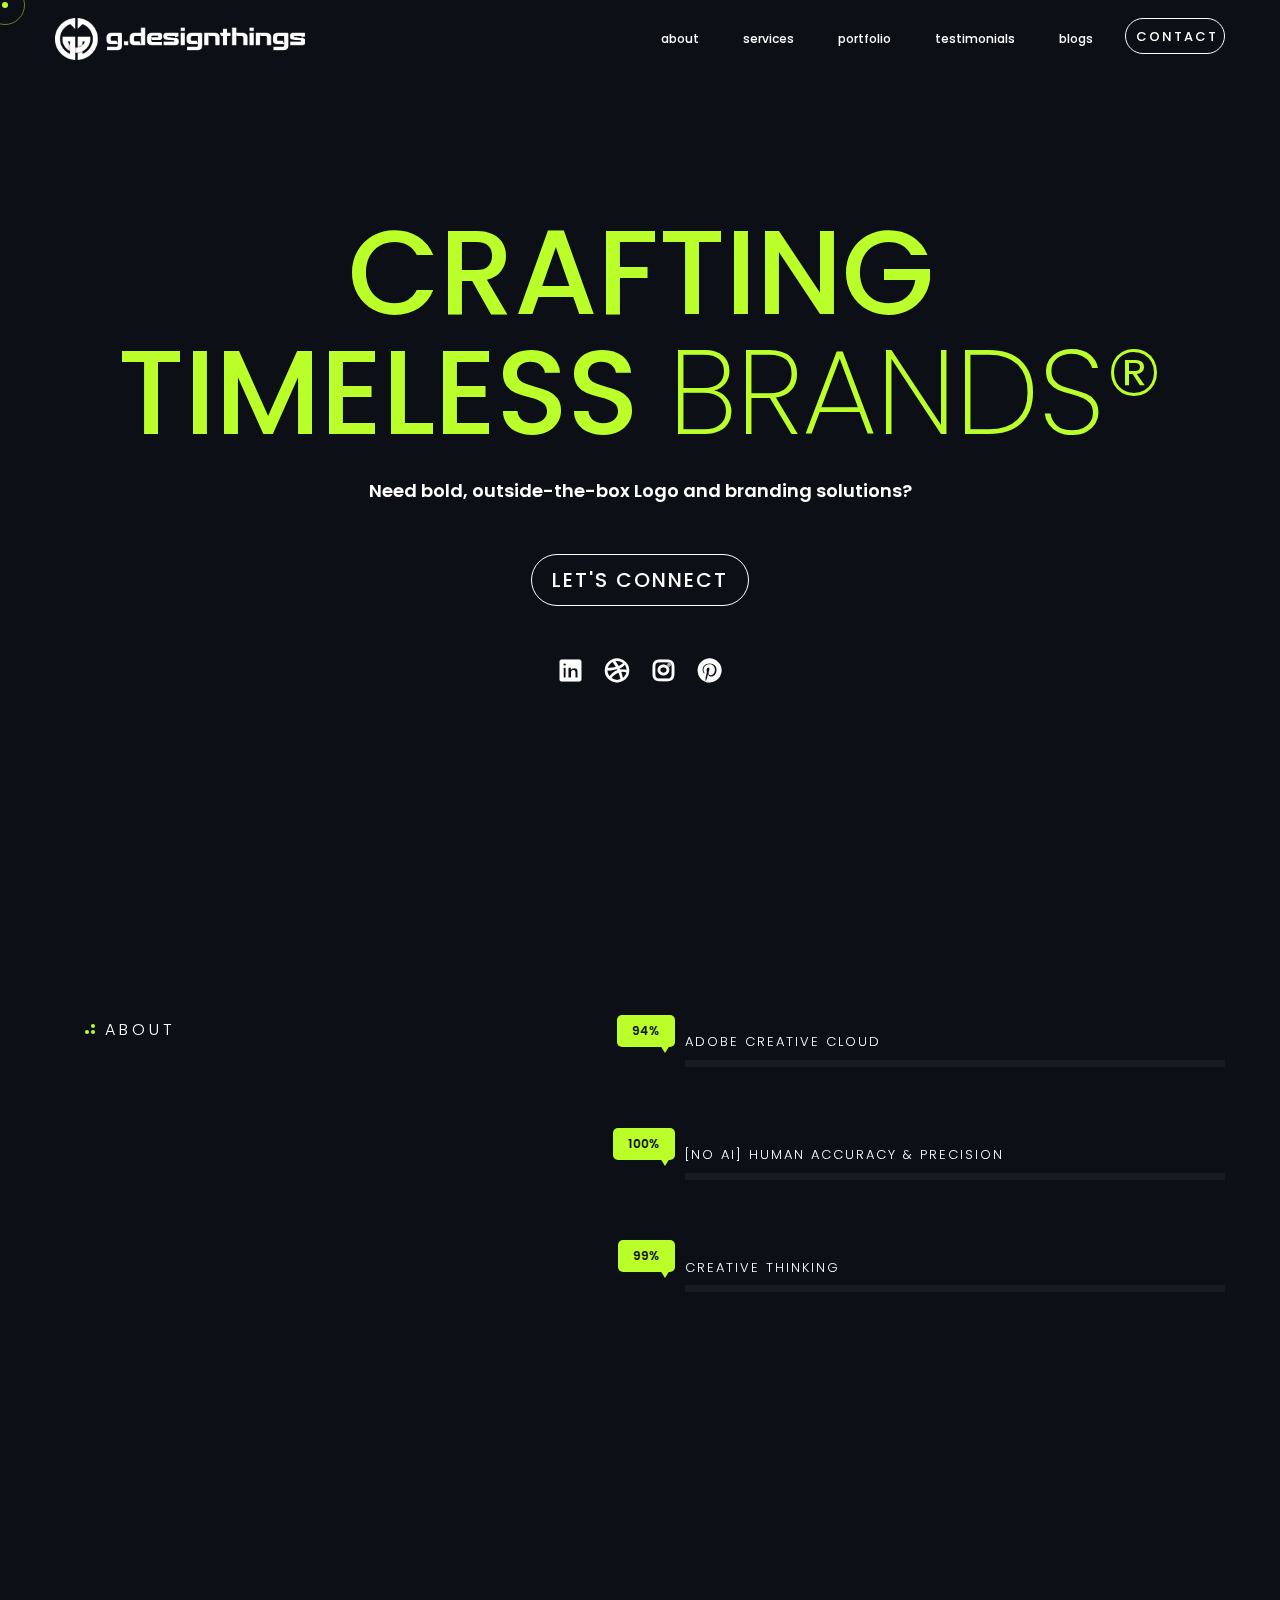
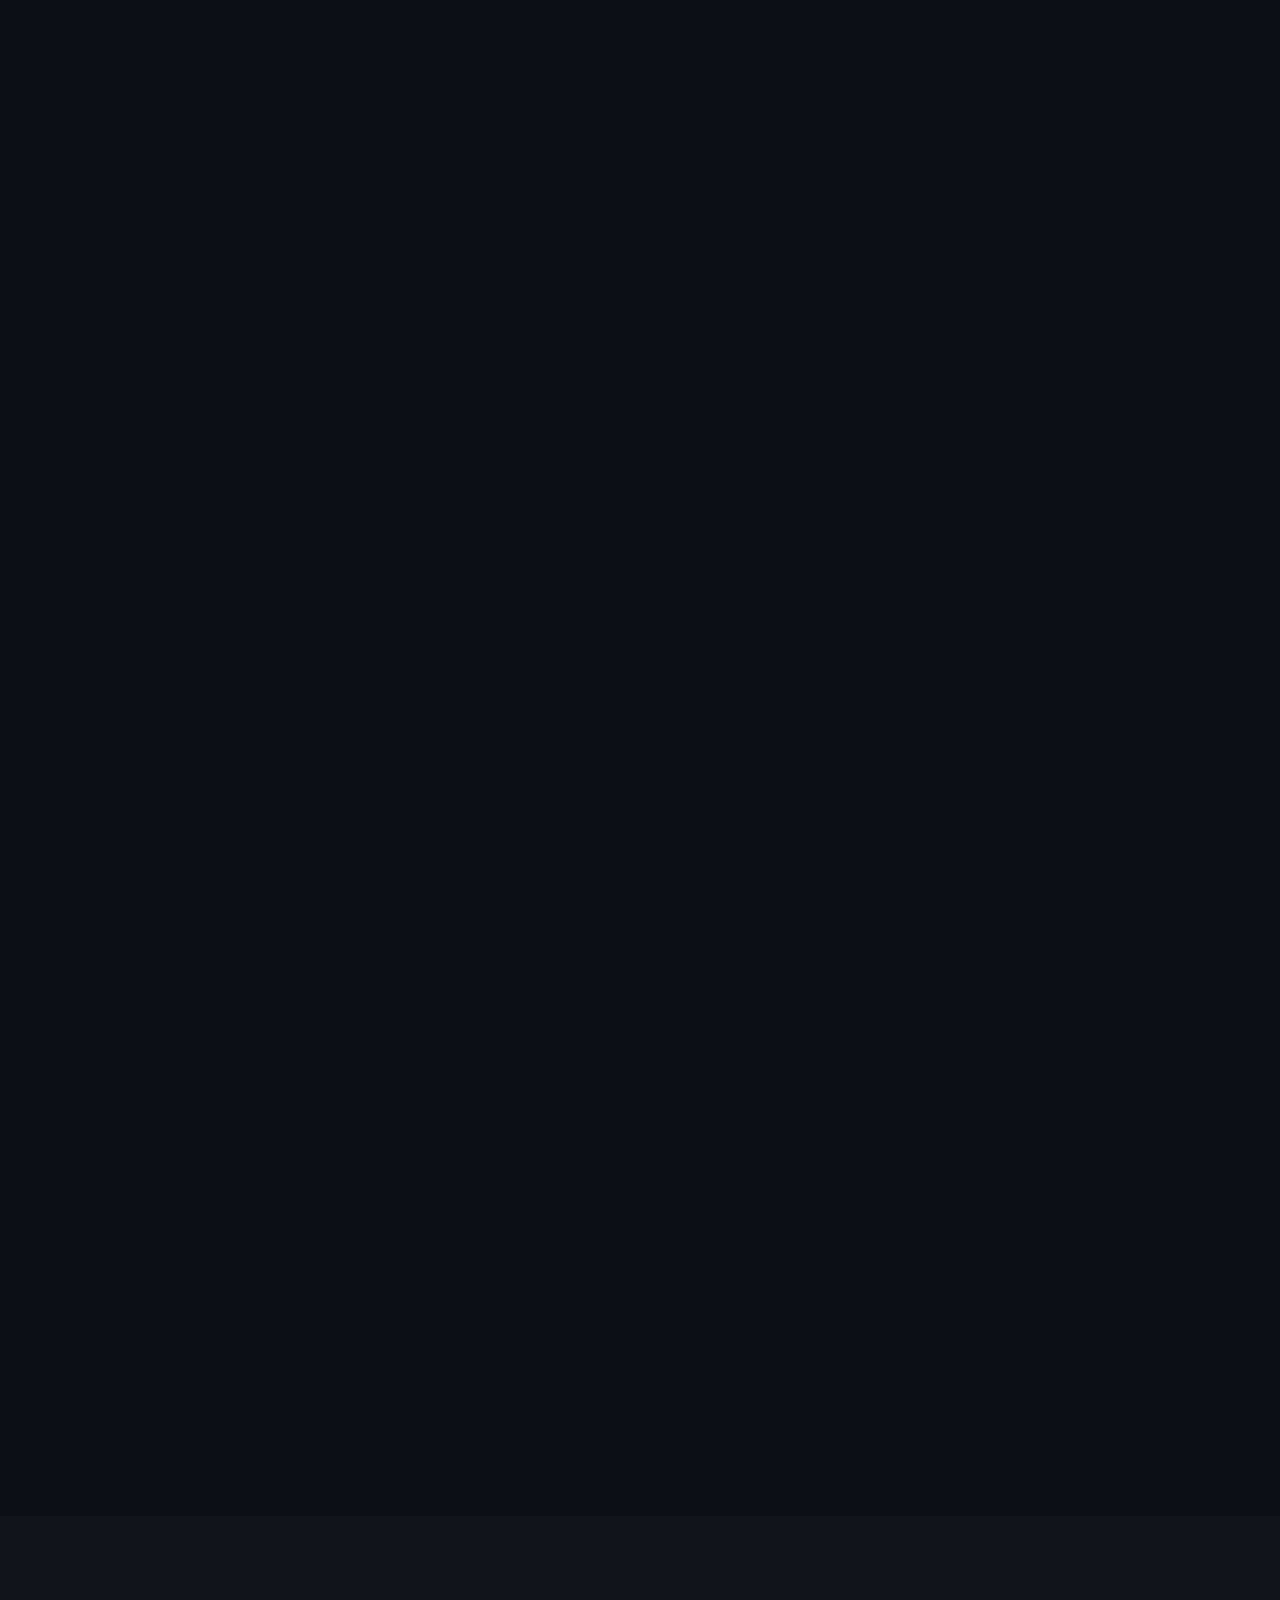
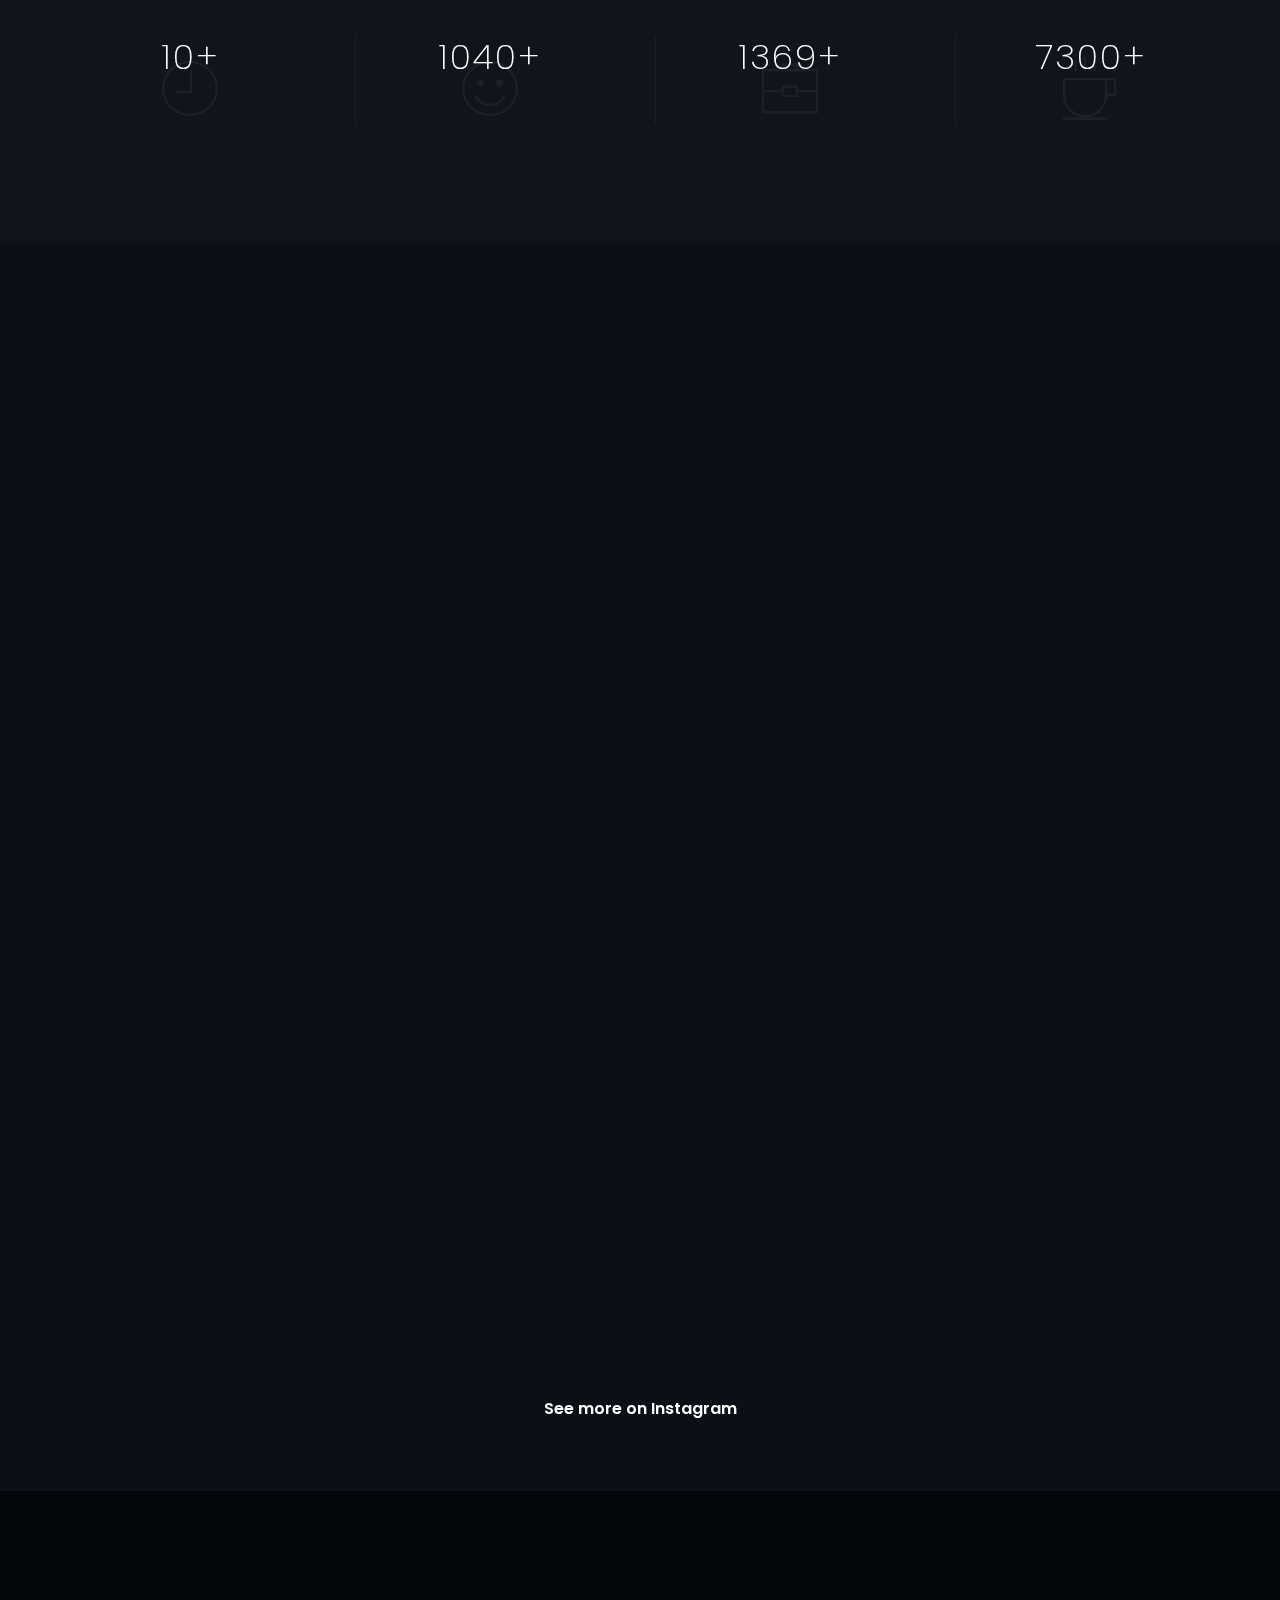
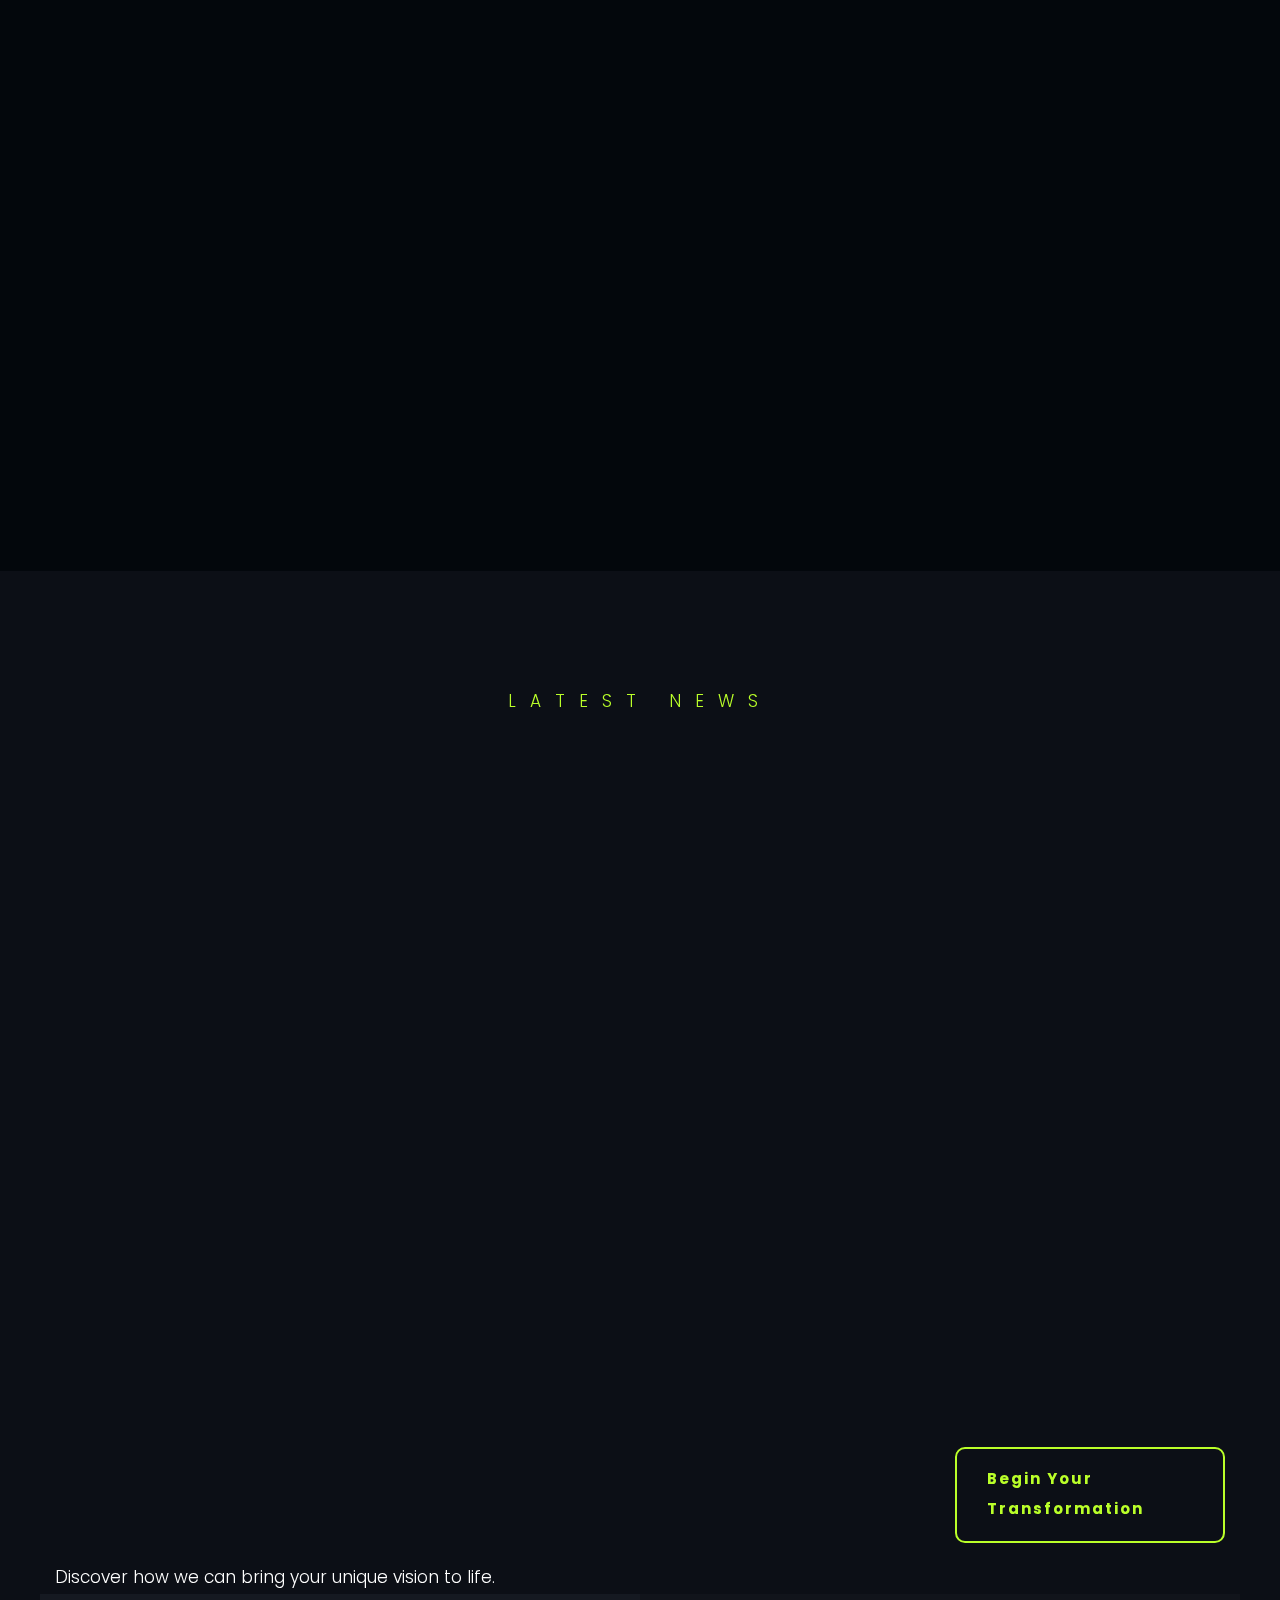
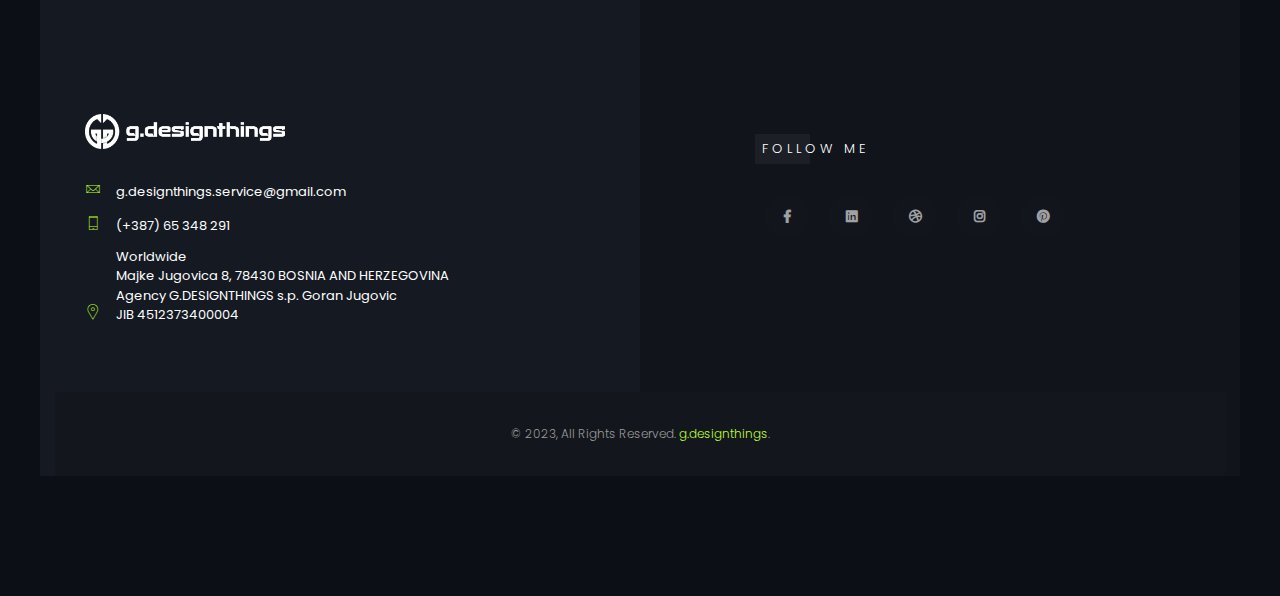
==== commit 3f60da23: "Update index.html" ====
--- a/index.html
+++ b/index.html
@@ -550,7 +550,7 @@
 
       <!-- Row 1 -->
       <div class="col-md-4 items color wow fadeInUp" style="margin-bottom: 30px; padding: 15px;">
-        <div class="item-img"><img src="img/WORK/logo2_optimized_web.webp" alt="Q Logo" loading="lazy" style="width:100%; border-radius:8px;"></div>
+        <div class="item-img"><img src="img/WORK/logo2_optimized_web.webp" alt="Q and Eagle Logo" loading="lazy" style="width:100%; border-radius:8px;"></div>
       </div>
       <div class="col-md-4 items mono wow fadeInUp" style="margin-bottom: 30px; padding: 15px;">
         <div class="item-img"><img src="img/WORK/image_optimized_butterfly.webp" alt="Butterfly Logo" loading="lazy" style="width:100%; border-radius:8px;"></div>
@@ -567,7 +567,7 @@
         <div class="item-img"><img src="img/WORK/image_optimized (4).webp" alt="Goat Logo" loading="lazy" style="width:100%; border-radius:8px;"></div>
       </div>
       <div class="col-md-4 items mono wow fadeInUp" style="margin-bottom: 30px; padding: 15px;">
-        <div class="item-img"><img src="img/WORK/image_optimized (5).webp" alt="Bird Logo" loading="lazy" style="width:100%; border-radius:8px;"></div>
+        <div class="item-img"><img src="img/WORK/image_optimized (5).webp" alt="Hummingbird Logo" loading="lazy" style="width:100%; border-radius:8px;"></div>
       </div>
 
       <!-- Row 3 -->
@@ -920,7 +920,7 @@
                   target="_blank"
                   rel="noopener"
                   href="https://theinspirationgrid.com/minimalistic-logos-by-goran-jugovic/"
-                  ><img src="img/blog/blog-image-1.webp" alt=""
+                  ><img src="img/blog/blog-image-1.webp" alt="minimalistic-logos-by-goran-jugovic" loading="lazy"
                 /></a>
               </div>
               <div class="cont">
@@ -969,7 +969,7 @@
                   target="_blank"
                   rel="noopener"
                   href="https://www.langweiledich.net/logo-designs-von-goran-jugovic/"
-                  ><img src="img/blog/blog-image-2.webp" alt=""
+                  ><img src="img/blog/blog-image-2.webp" alt="logo-designs-von-goran-jugovic" loading="lazy"
                 /></a>
               </div>
               <div class="cont">
@@ -1018,7 +1018,7 @@
                   target="_blank"
                   rel="noopener"
                   href="https://www.downgraf.com/inspiration/logos/creative-branding-design-ideas/"
-                  ><img src="img/blog/blog-image-3.webp" alt=""
+                  ><img src="img/blog/blog-image-3.webp" alt="inspiration/logos/creative-branding-design-ideas" loading="lazy"
                 /></a>
               </div>
               <div class="cont">
@@ -1109,7 +1109,7 @@
           <!-- Logo -->
           <div class="logo">
             <a target="_blank" rel="noopener" href="index.html#0">
-              <img src="img/logo-light.png" alt="G.Designthings Logo" />
+              <img src="img/logo-light.png" alt="G.Designthings Logo" loading="lazy" />
             </a>
           </div>
           <!-- Contact Information -->
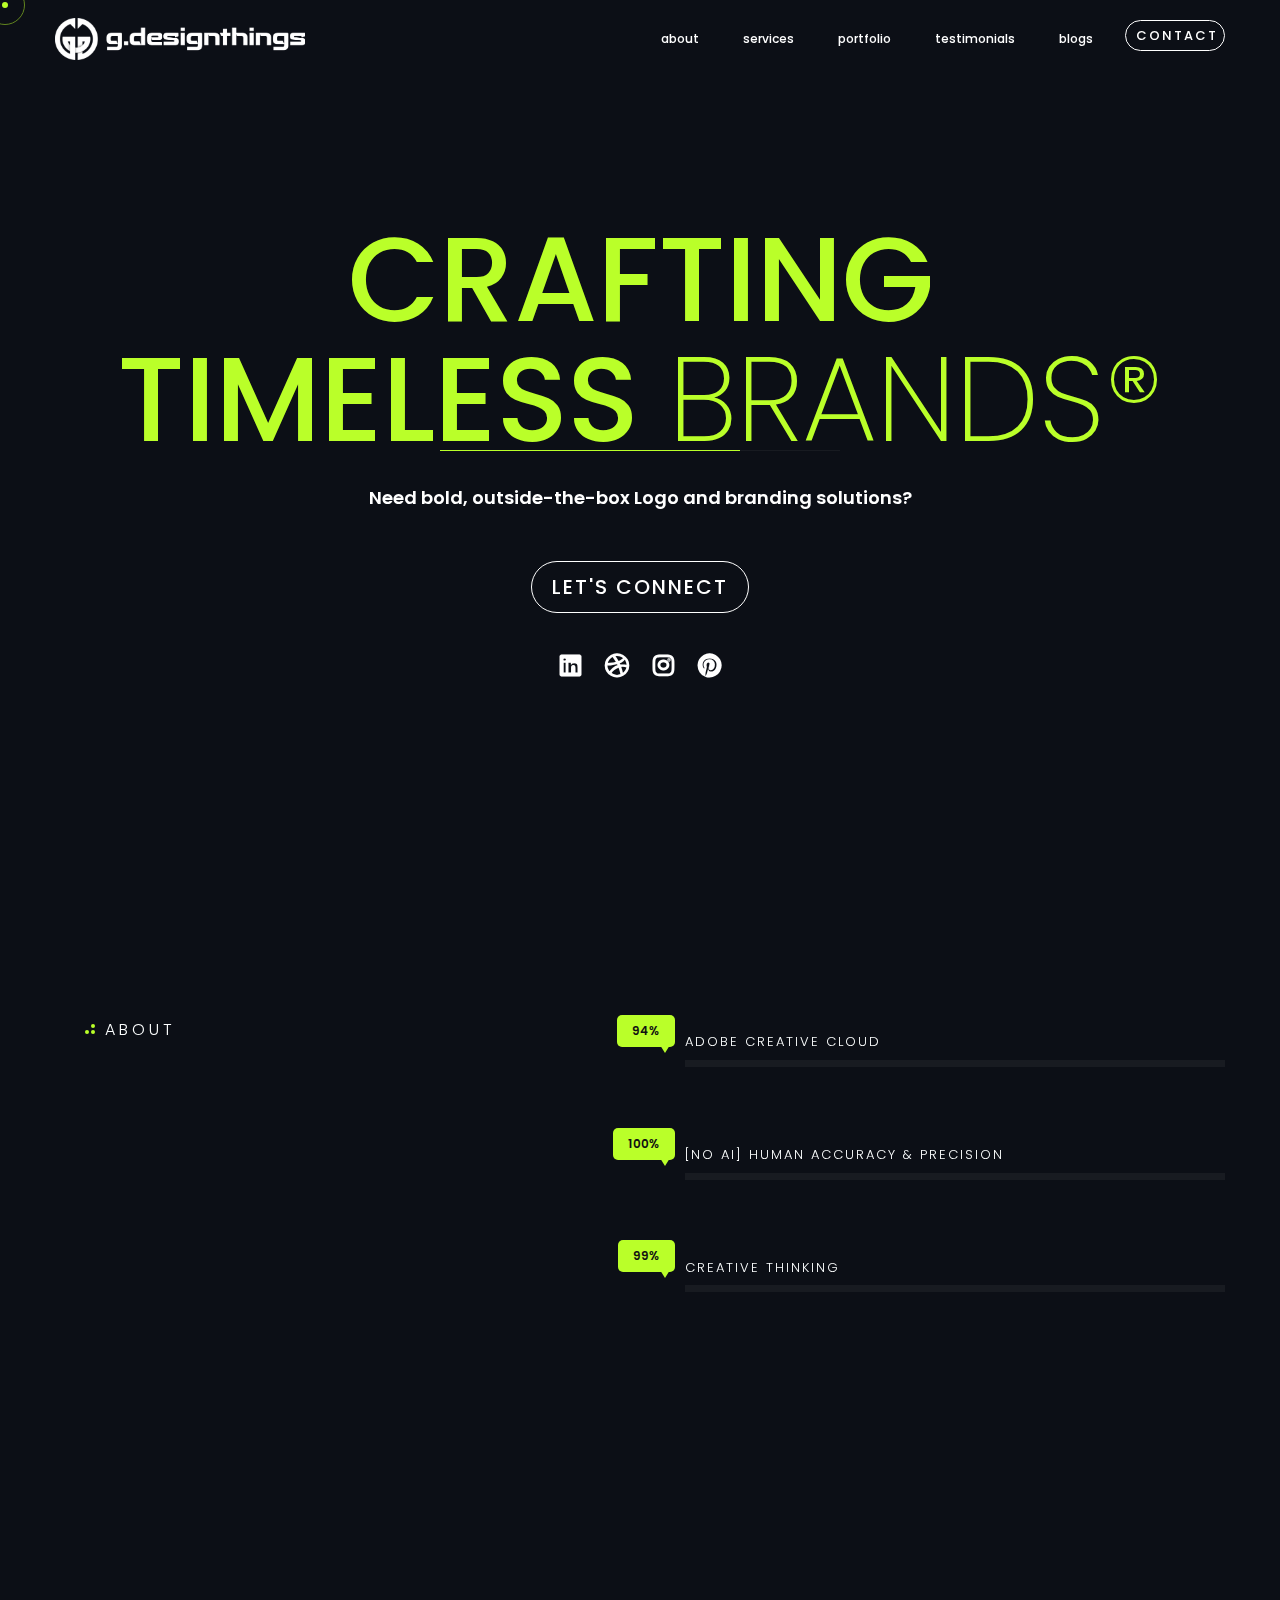
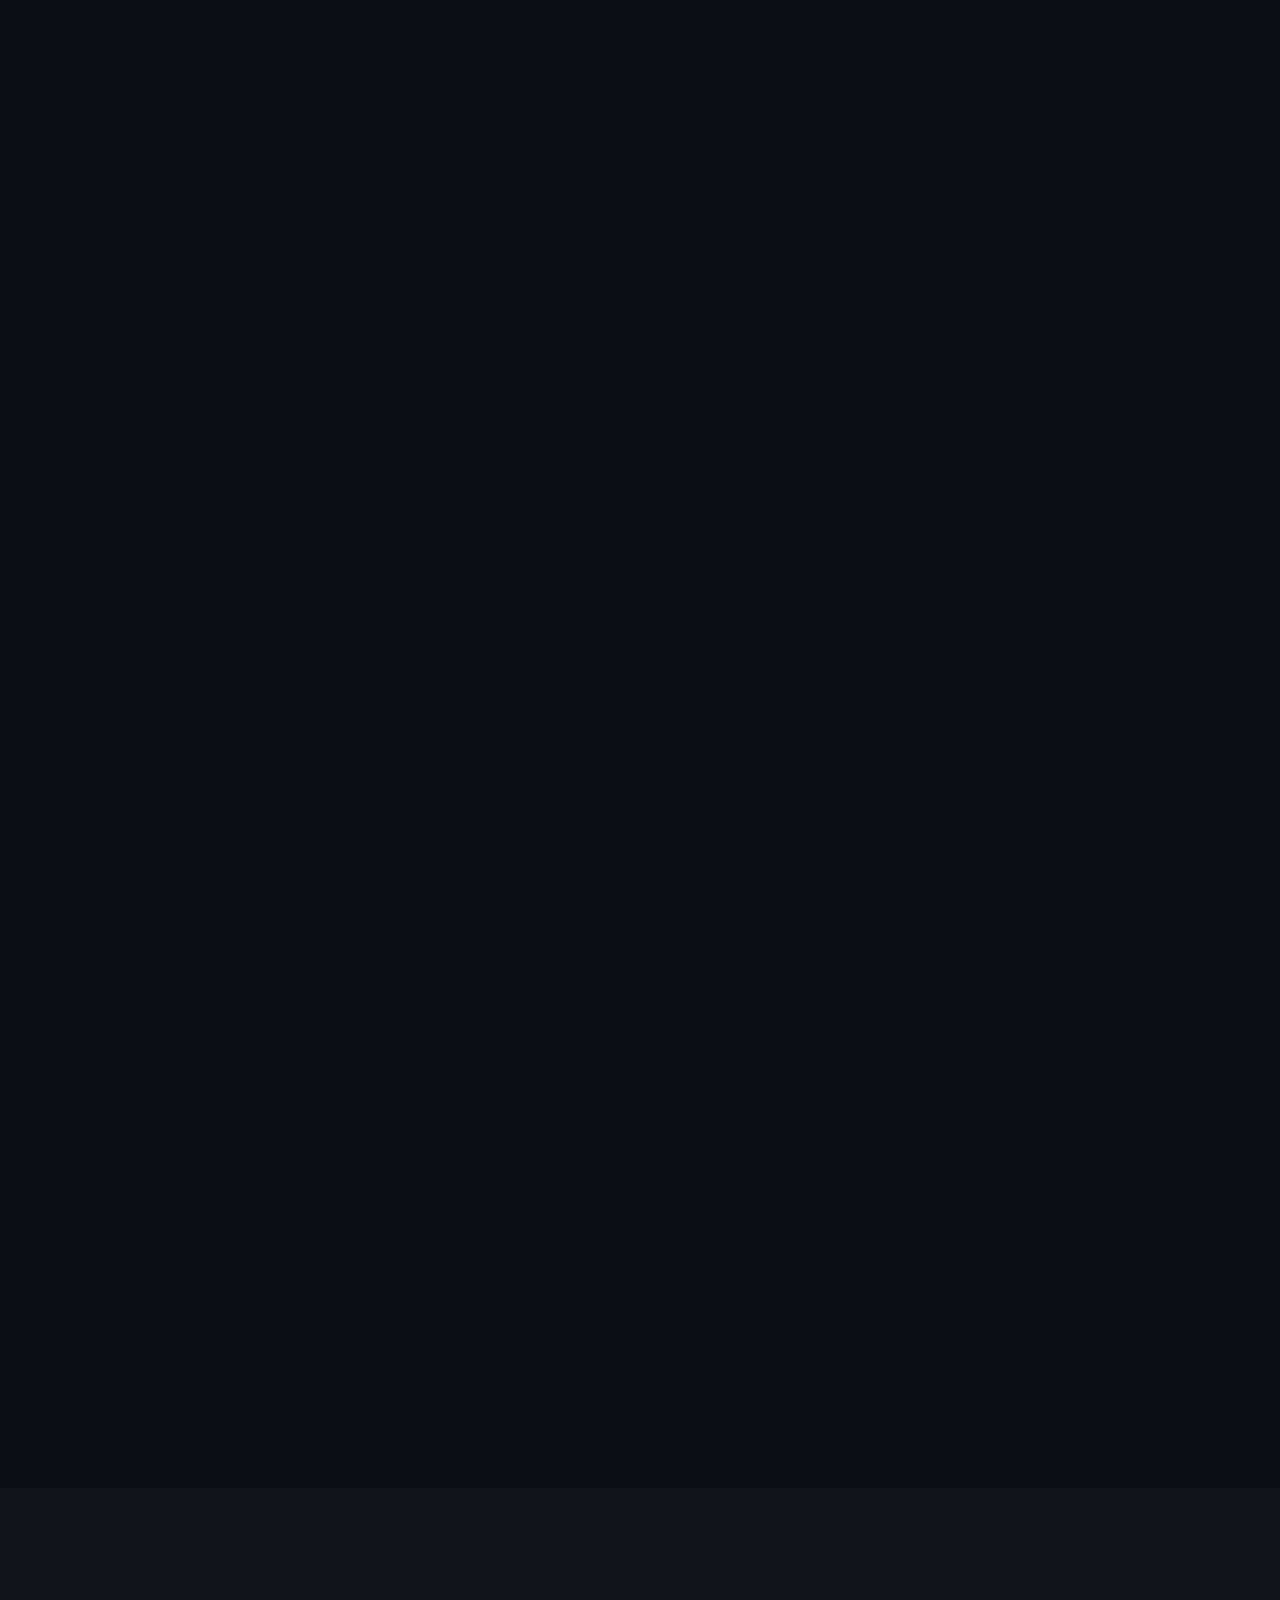
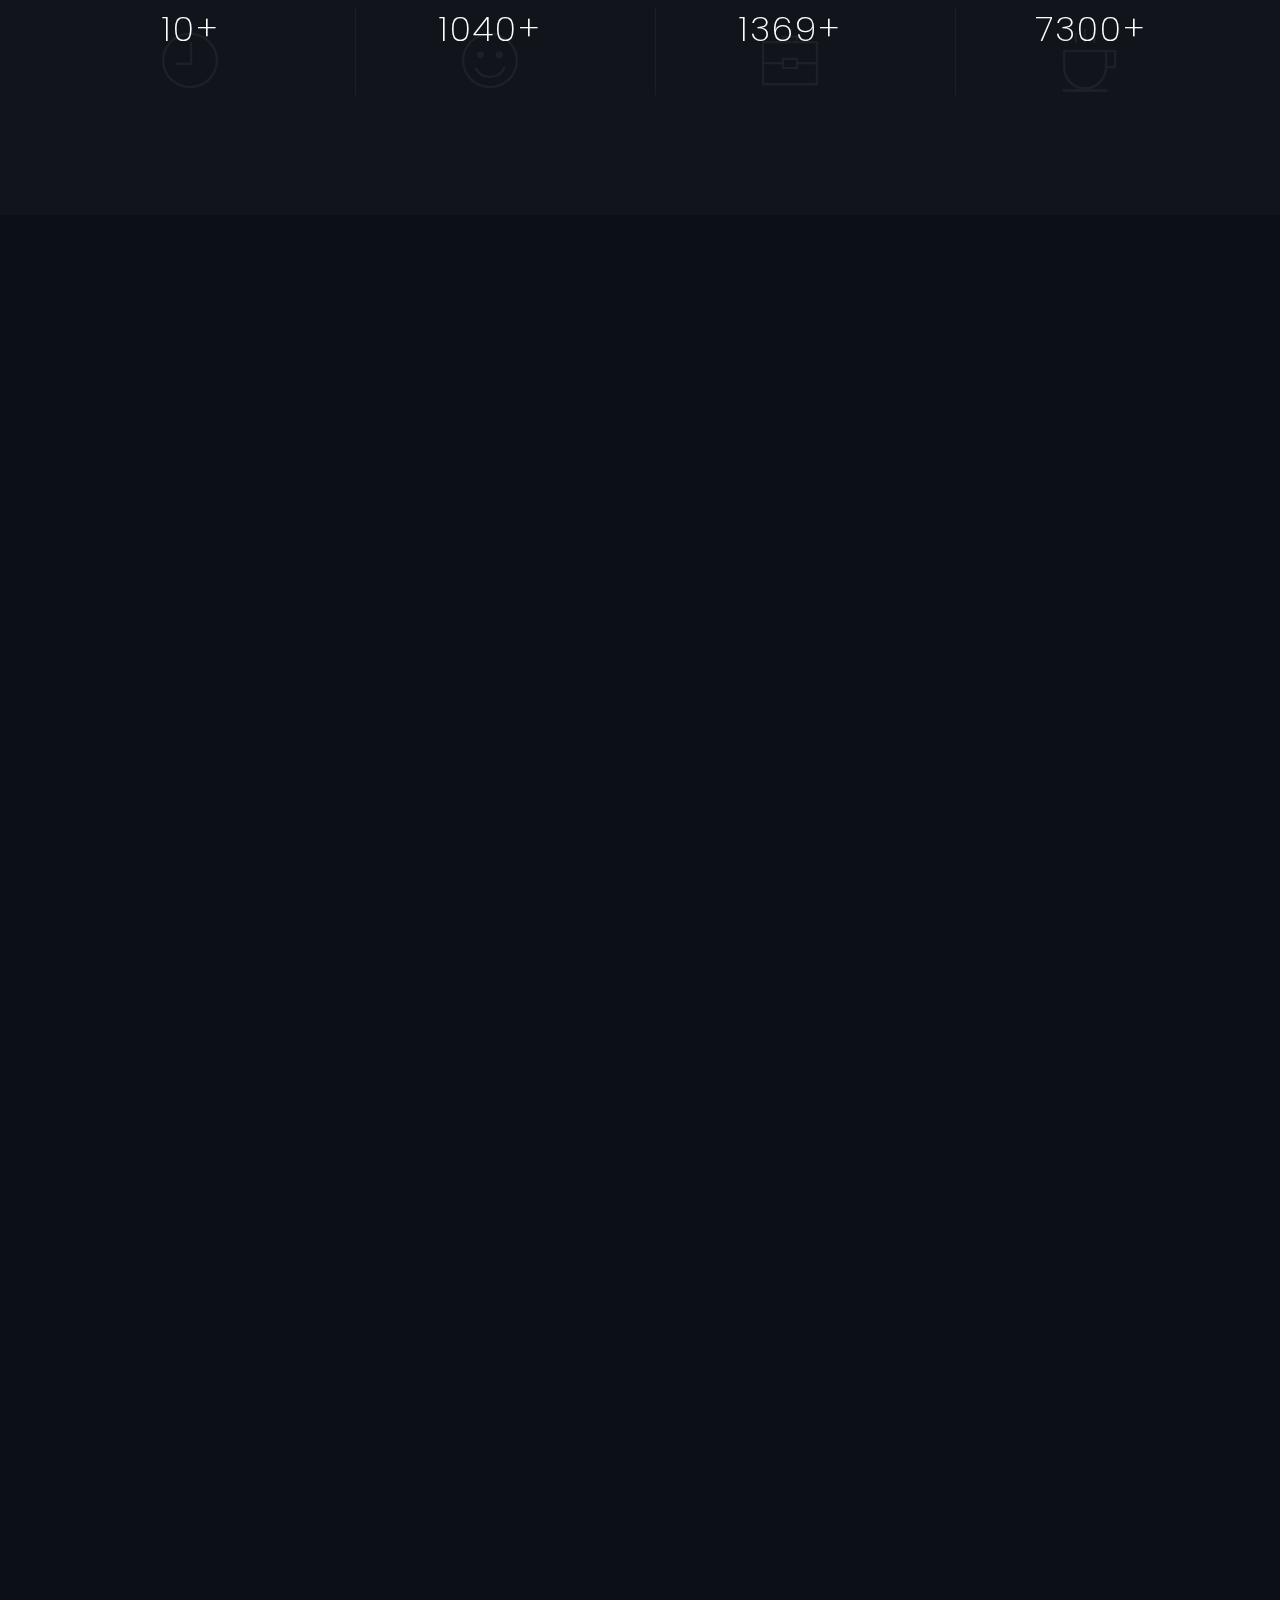
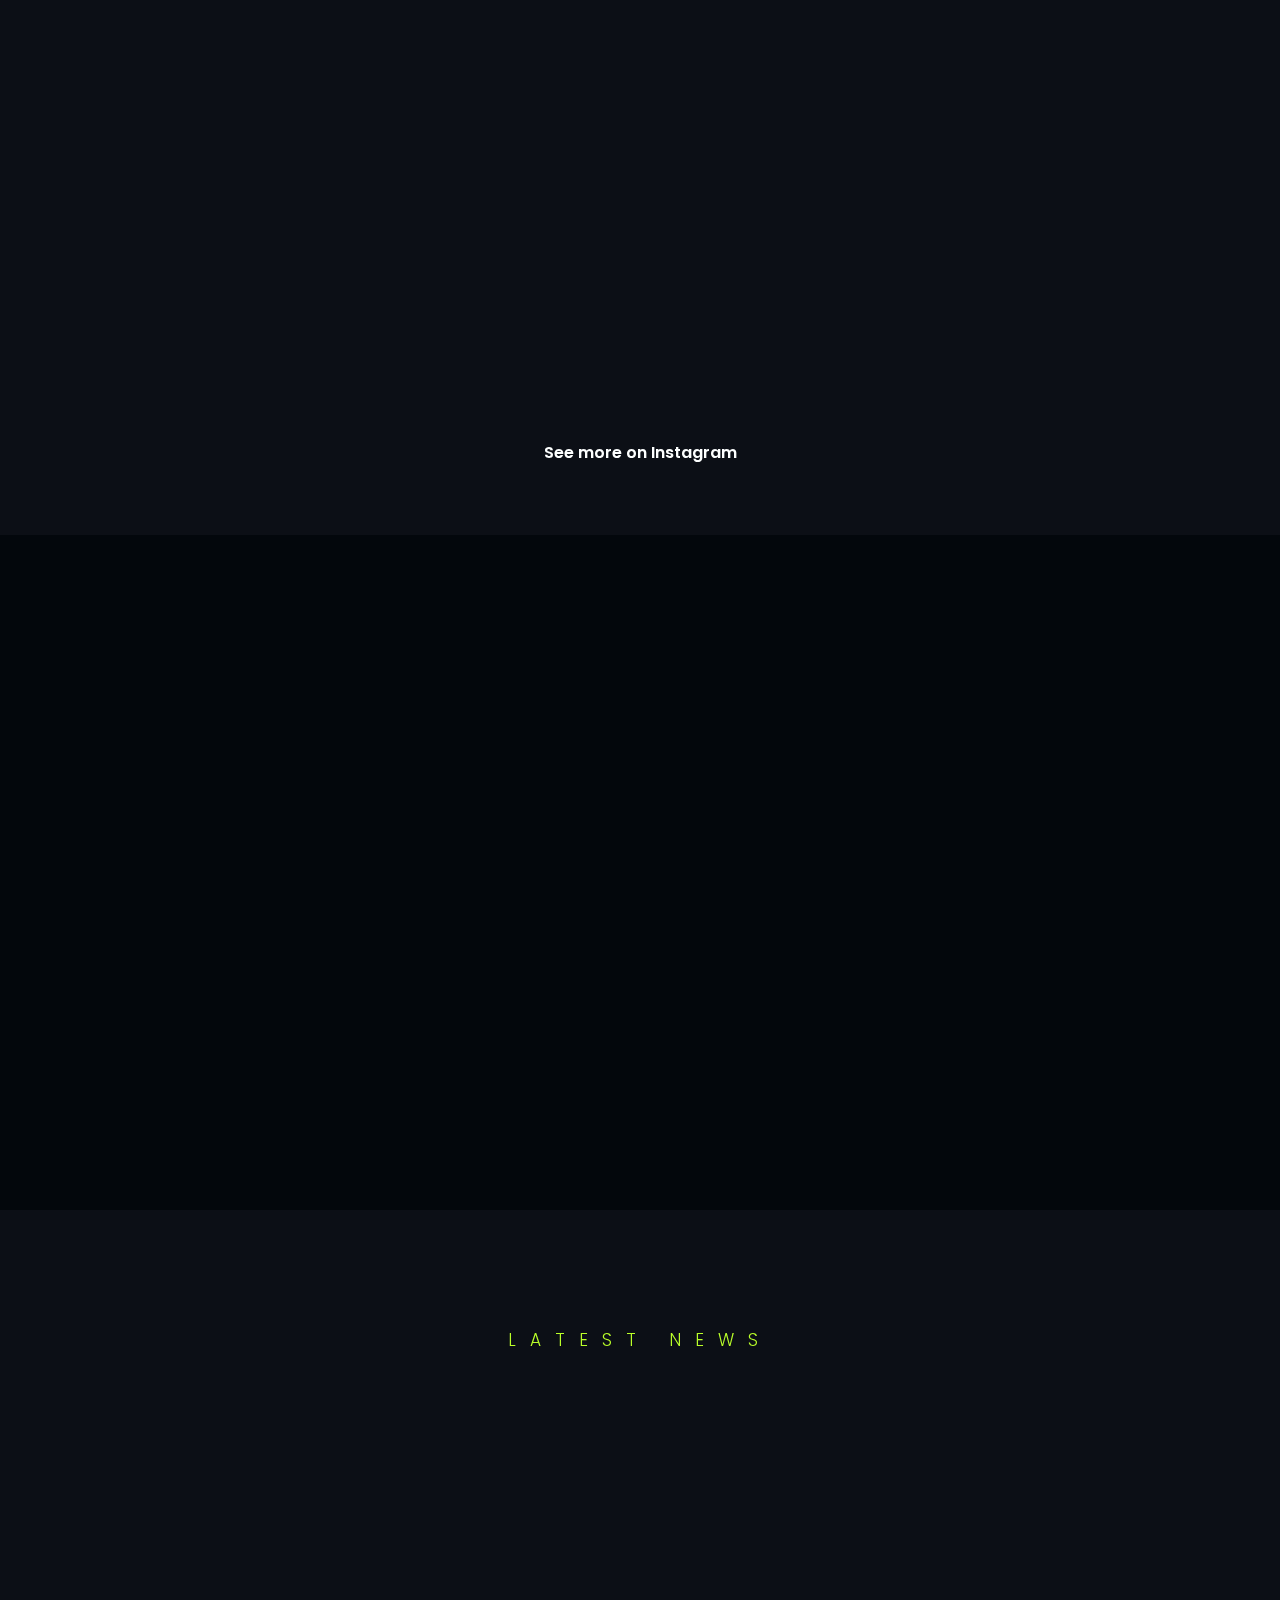
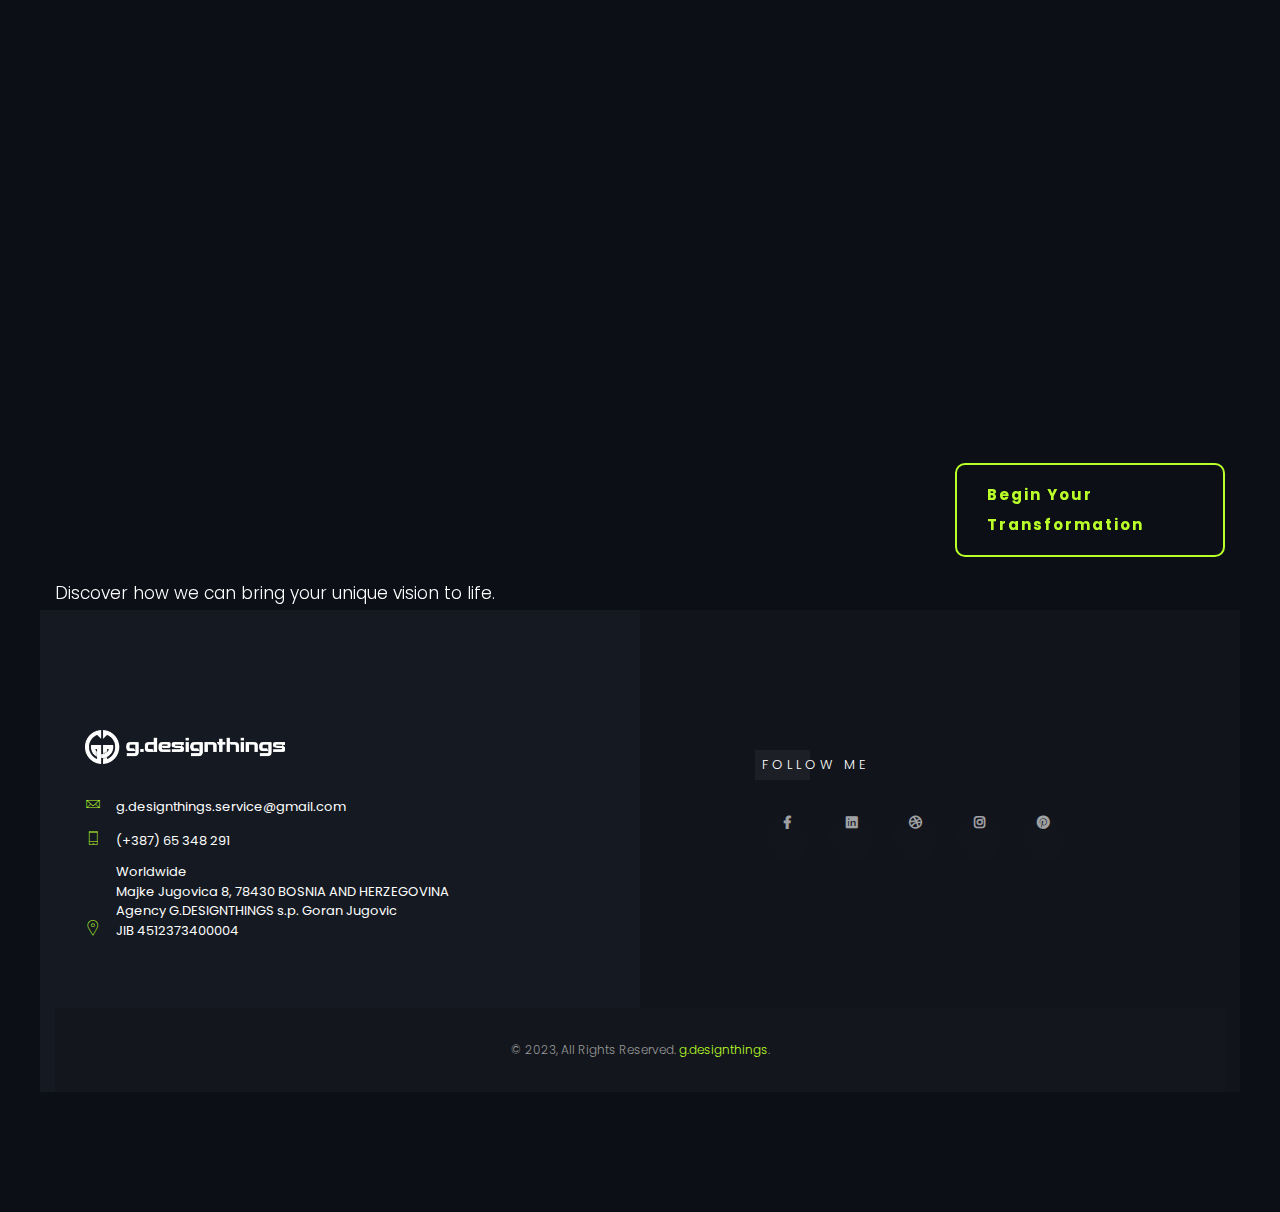
==== commit 3ca5ad22: "Update index.html" ====
--- a/index.html
+++ b/index.html
@@ -1,5 +1,3 @@
-<!DOCTYPE html>
-<html lang="en">
 <head>
   <!-- Metas -->
   <meta charset="utf-8" />
@@ -7,6 +5,9 @@
   <meta name="viewport" content="width=device-width, initial-scale=1.0">
   <meta name="p:domain_verify" content="609fa483dcf1972331b4e80811a854a3"/>
 
+  <!-- Font za brže prikazivanje teksta -->
+  <link href="https://fonts.googleapis.com/css2?family=Poppins:wght@500;600&display=swap" rel="stylesheet">
+
   <!-- SEO Meta -->
   <title>Professional Logo & Branding Design | Goran Jugovic – G.DesignThings</title>
   <meta name="description" content="Minimalist logo design and complete brand identity services. Work with Goran Jugovic to create timeless visuals for your brand. Custom, bold, and professional." />
@@ -14,15 +15,15 @@
   <link rel="canonical" href="https://www.gdesignthings.com/" />
 
   <!-- Open Graph (Social Media) -->
-<meta property="og:title" content="Professional Logo & Branding Design | Goran Jugovic – G.DesignThings">
-<meta property="og:description" content="Fill out the form and let's create something amazing together!">
-<meta property="og:image" content="https://www.gdesignthings.com/img/goran-og-cover.webp">
-<meta property="og:image:type" content="image/webp">
-<meta property="og:image:width" content="1200">
-<meta property="og:image:height" content="630">
-<meta property="og:url" content="https://www.gdesignthings.com/contact">
-<meta property="og:type" content="website">
-<meta property="og:site_name" content="G.DesignThings" />
+  <meta property="og:title" content="Professional Logo & Branding Design | Goran Jugovic – G.DesignThings">
+  <meta property="og:description" content="Fill out the form and let's create something amazing together!">
+  <meta property="og:image" content="https://www.gdesignthings.com/img/goran-og-cover.webp">
+  <meta property="og:image:type" content="image/webp">
+  <meta property="og:image:width" content="1200">
+  <meta property="og:image:height" content="630">
+  <meta property="og:url" content="https://www.gdesignthings.com/contact">
+  <meta property="og:type" content="website">
+  <meta property="og:site_name" content="G.DesignThings" />
 
   <!-- Structured Data (JSON-LD) -->
   <script type="application/ld+json">
@@ -39,6 +40,28 @@
     ]
   }
   </script>
+
+  <!-- Kritični stil za .name (za brži prikaz na mobilnim uređajima) -->
+  <style>
+    .name {
+      font-size: 77px;
+      color: #BAFF29;
+      font-weight: 500;
+      font-family: 'Poppins', sans-serif;
+      line-height: 1em;
+      text-align: center;
+      margin-bottom: 25px;
+    }
+
+    @media (max-width: 575.98px) {
+      .name {
+        font-size: 42px;
+        animation: none !important;
+        opacity: 1 !important;
+      }
+    }
+  </style>
+</head>
 
   <!-- Google Tag Manager -->
   <script>
--- a/css/style1.css
+++ b/css/style1.css
@@ -6788,3 +6788,30 @@
     box-sizing: border-box; /* Osigurava da padding ne utiče na ukupnu širinu */
 }
 
+/* ========== Portfolio Grid Fix ========== */
+
+.gallery.full-width.row .item-img img {
+  width: 100%;
+  height: auto;
+  object-fit: cover;
+  display: block;
+  aspect-ratio: 1 / 1; /* Ključno za lazy-loaded slike */
+  border-radius: 8px;
+}
+
+/* Grid fallback za mobilne uređaje */
+@media (max-width: 768px) {
+  .gallery.full-width.row .col-md-4 {
+    width: 100% !important;
+    margin-bottom: 20px;
+    padding-left: 15px;
+    padding-right: 15px;
+  }
+
+  .gallery.full-width.row {
+    display: flex;
+    flex-direction: column;
+    align-items: center;
+  }
+}
+
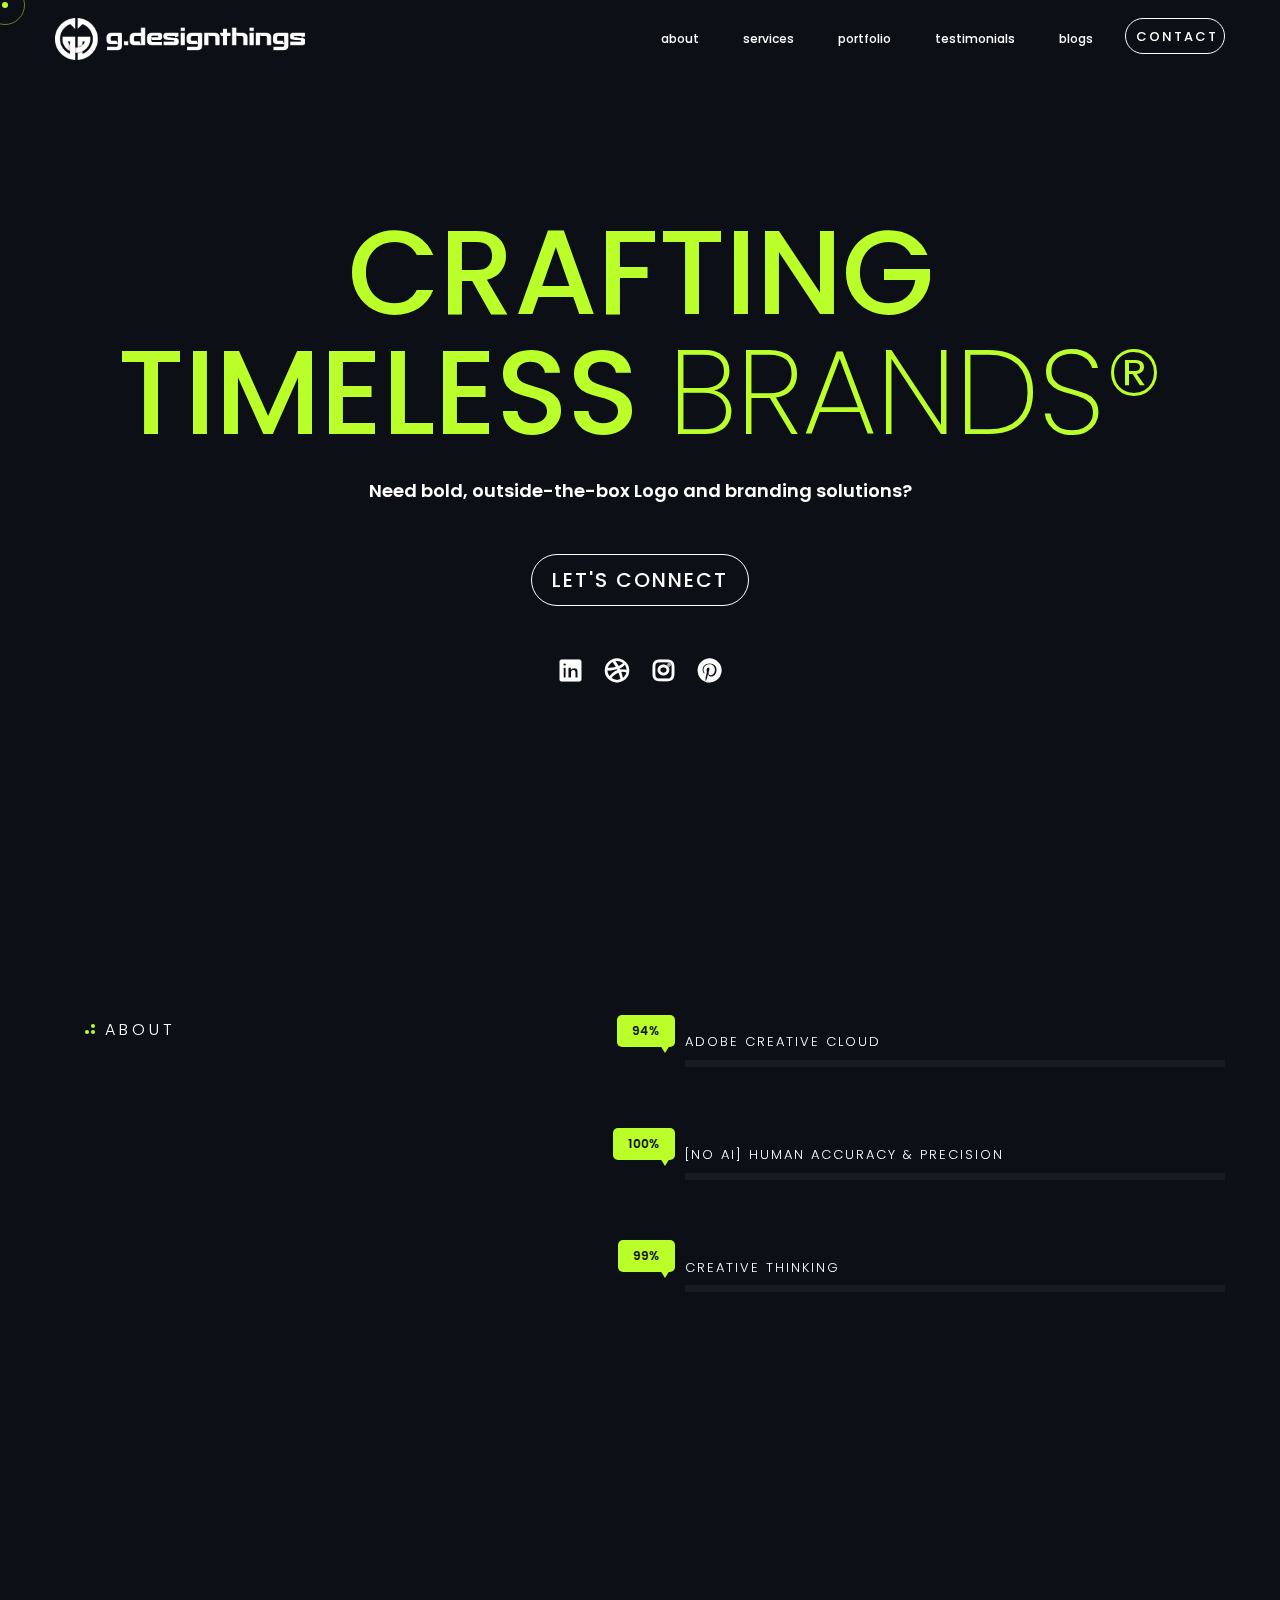
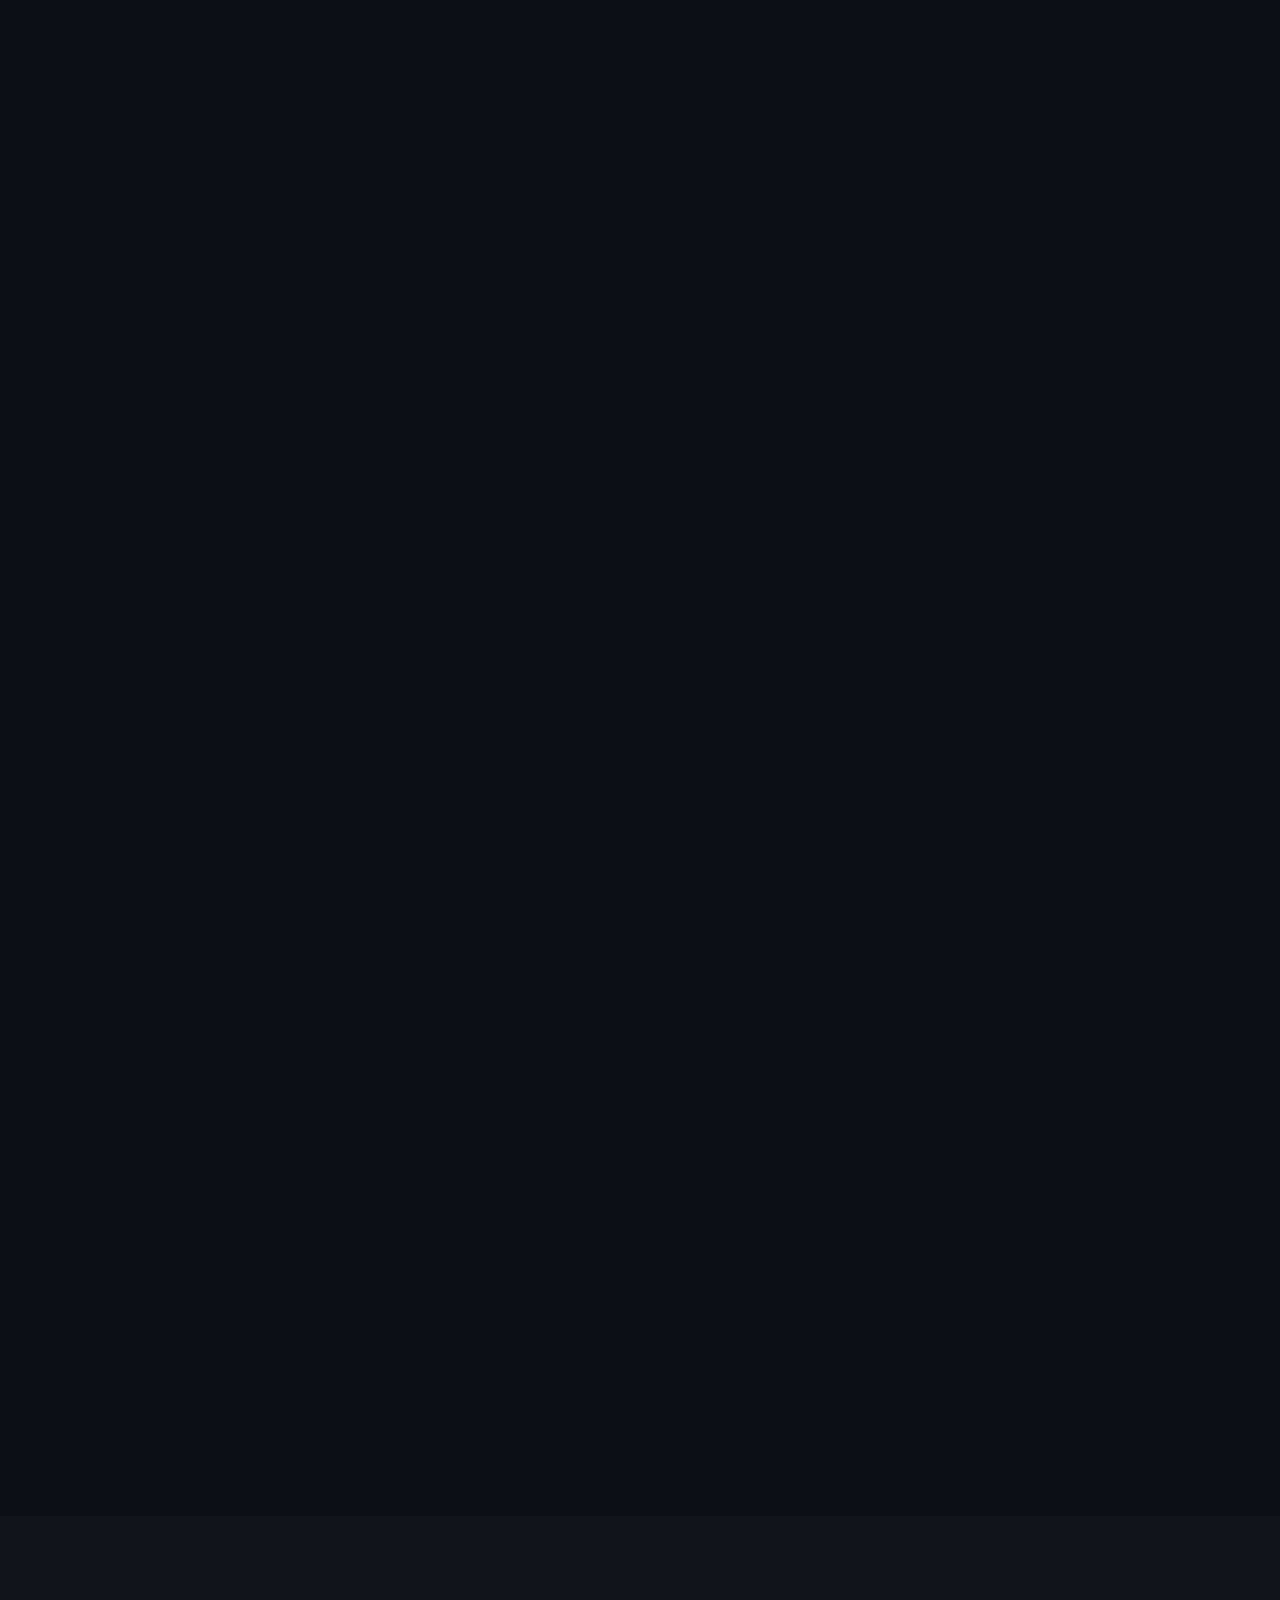
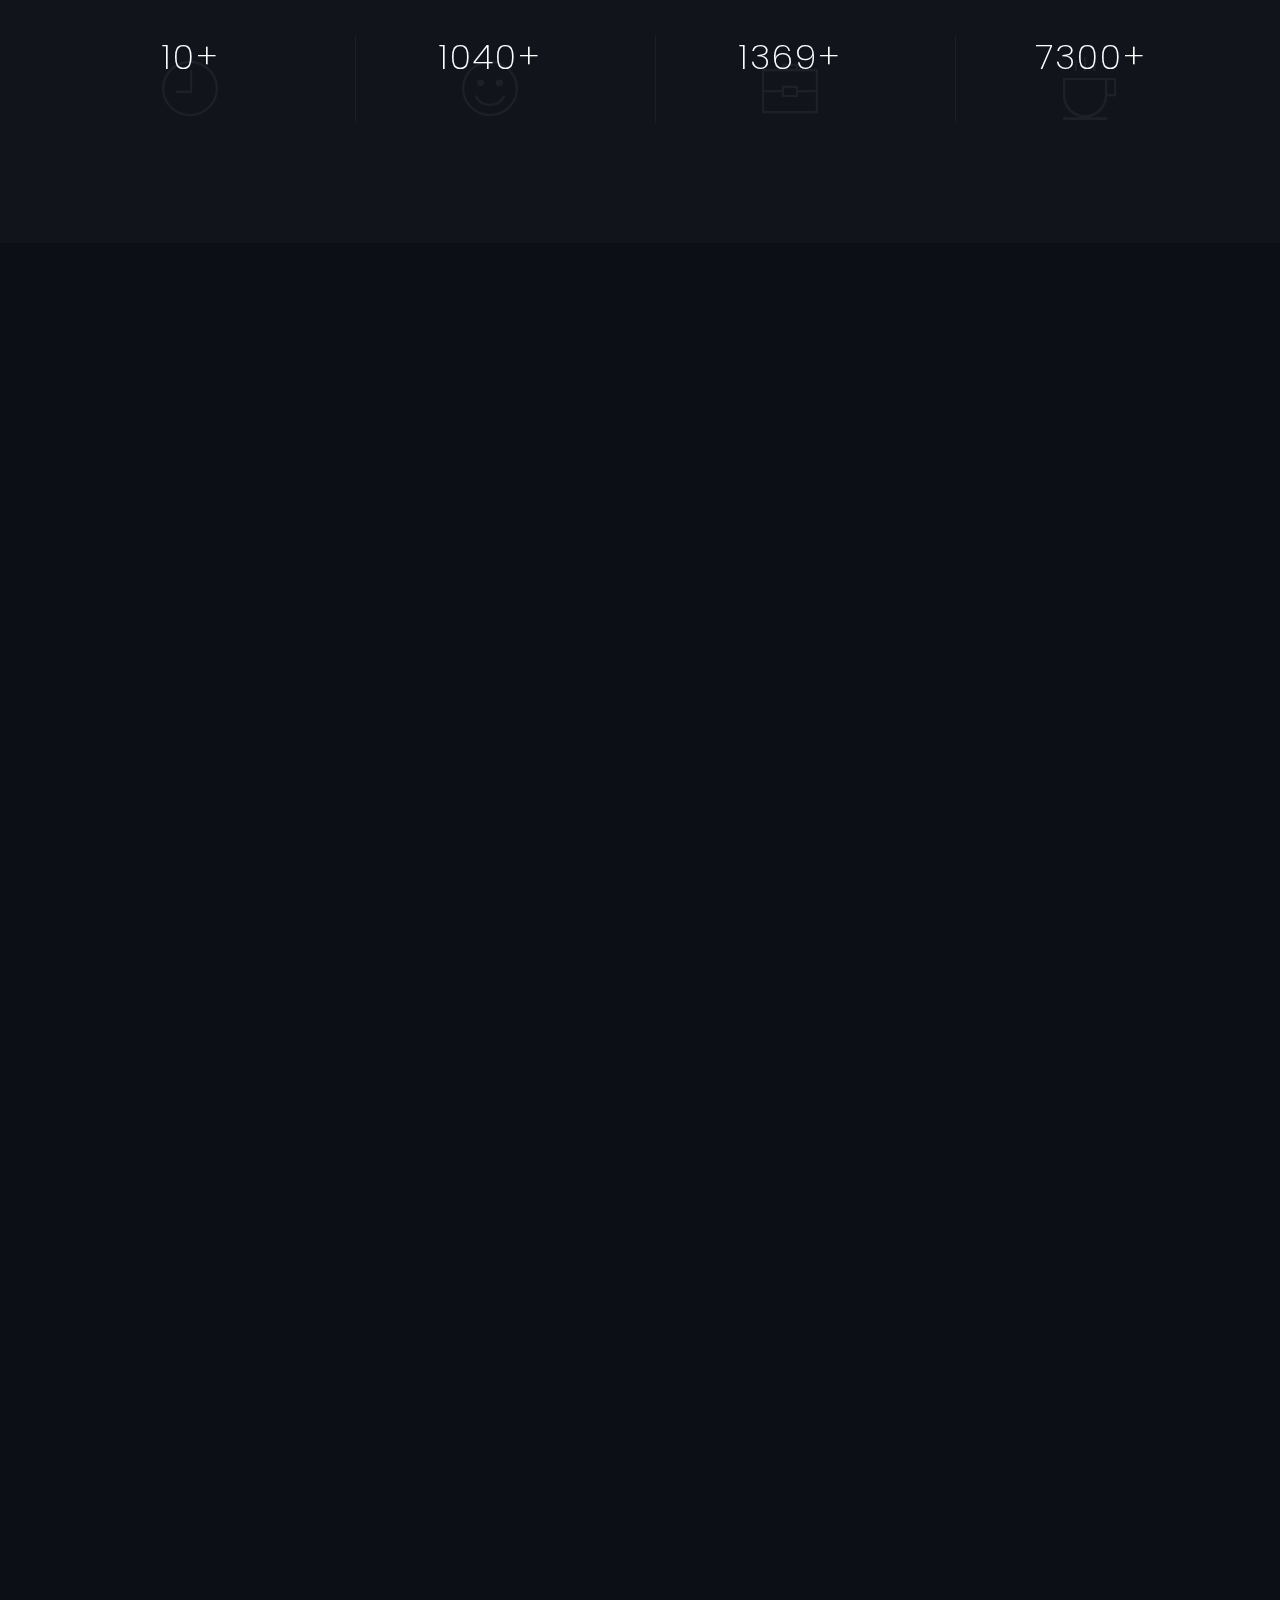
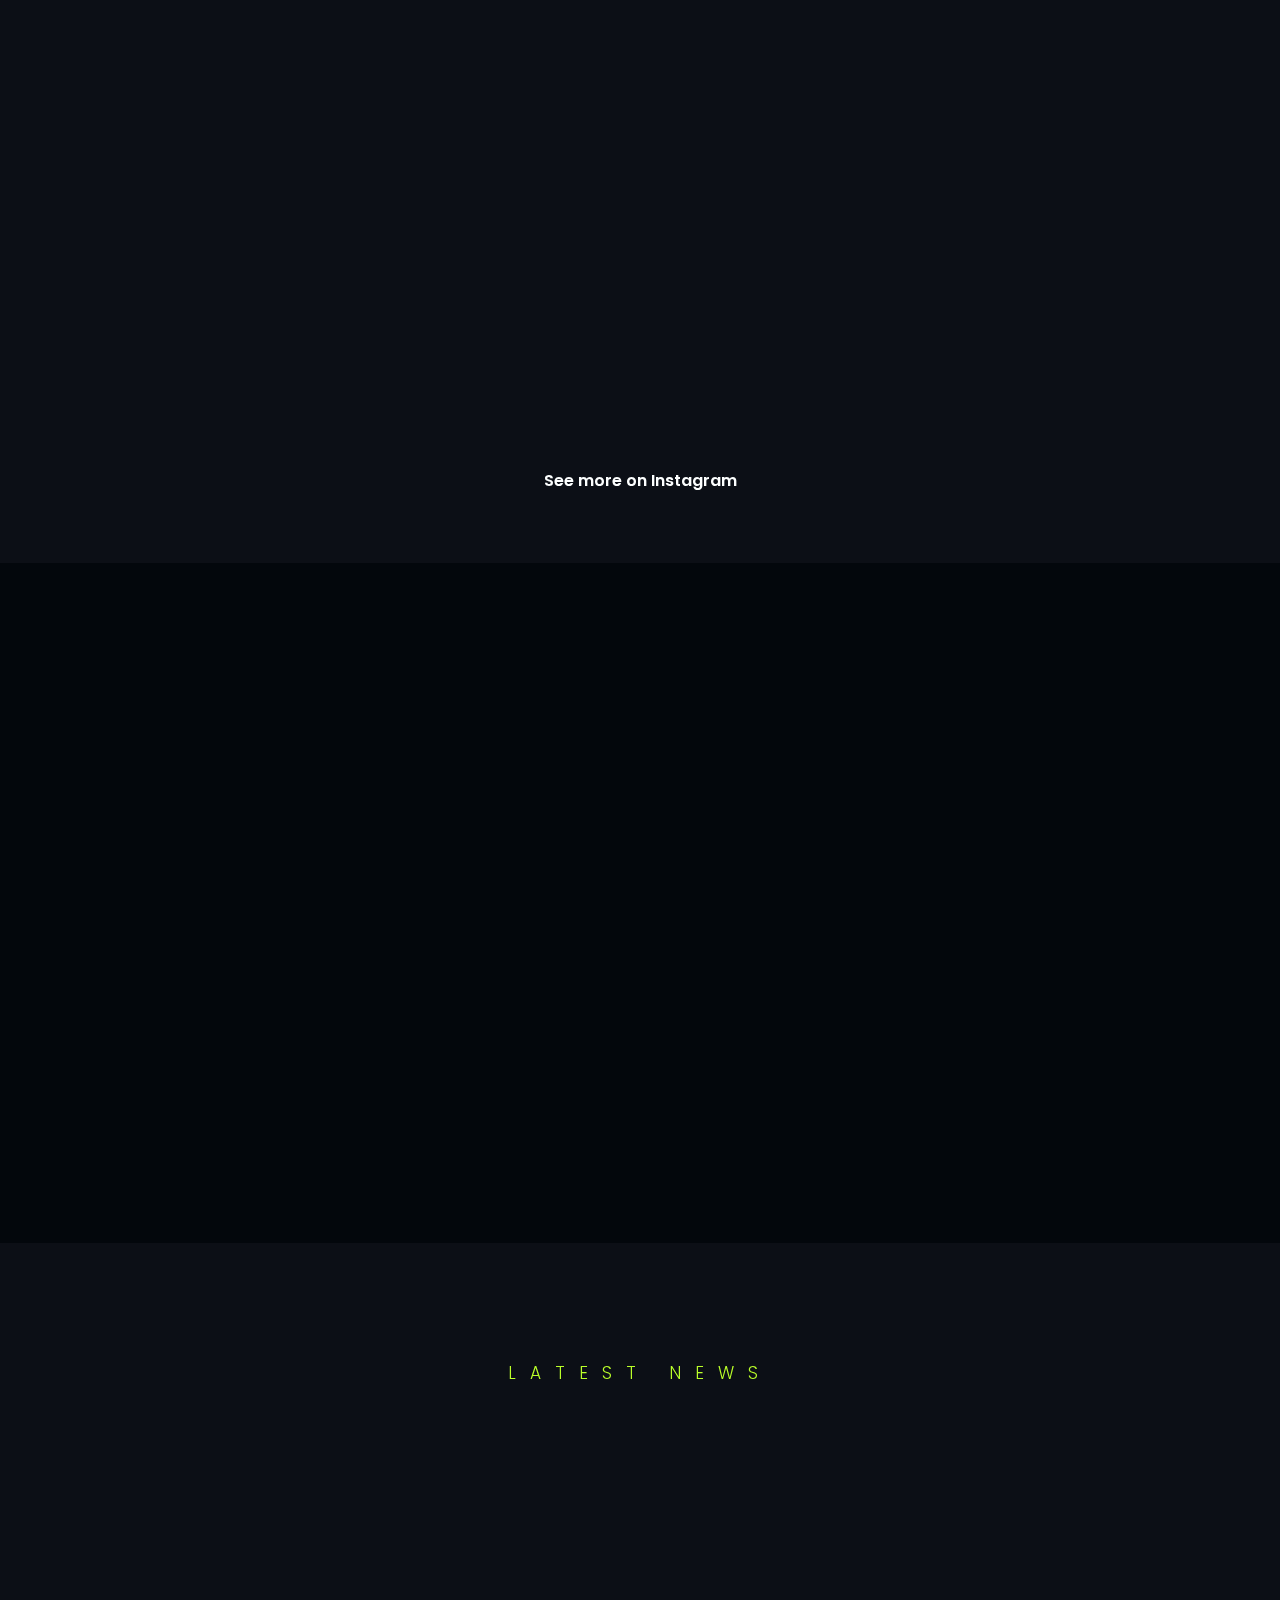
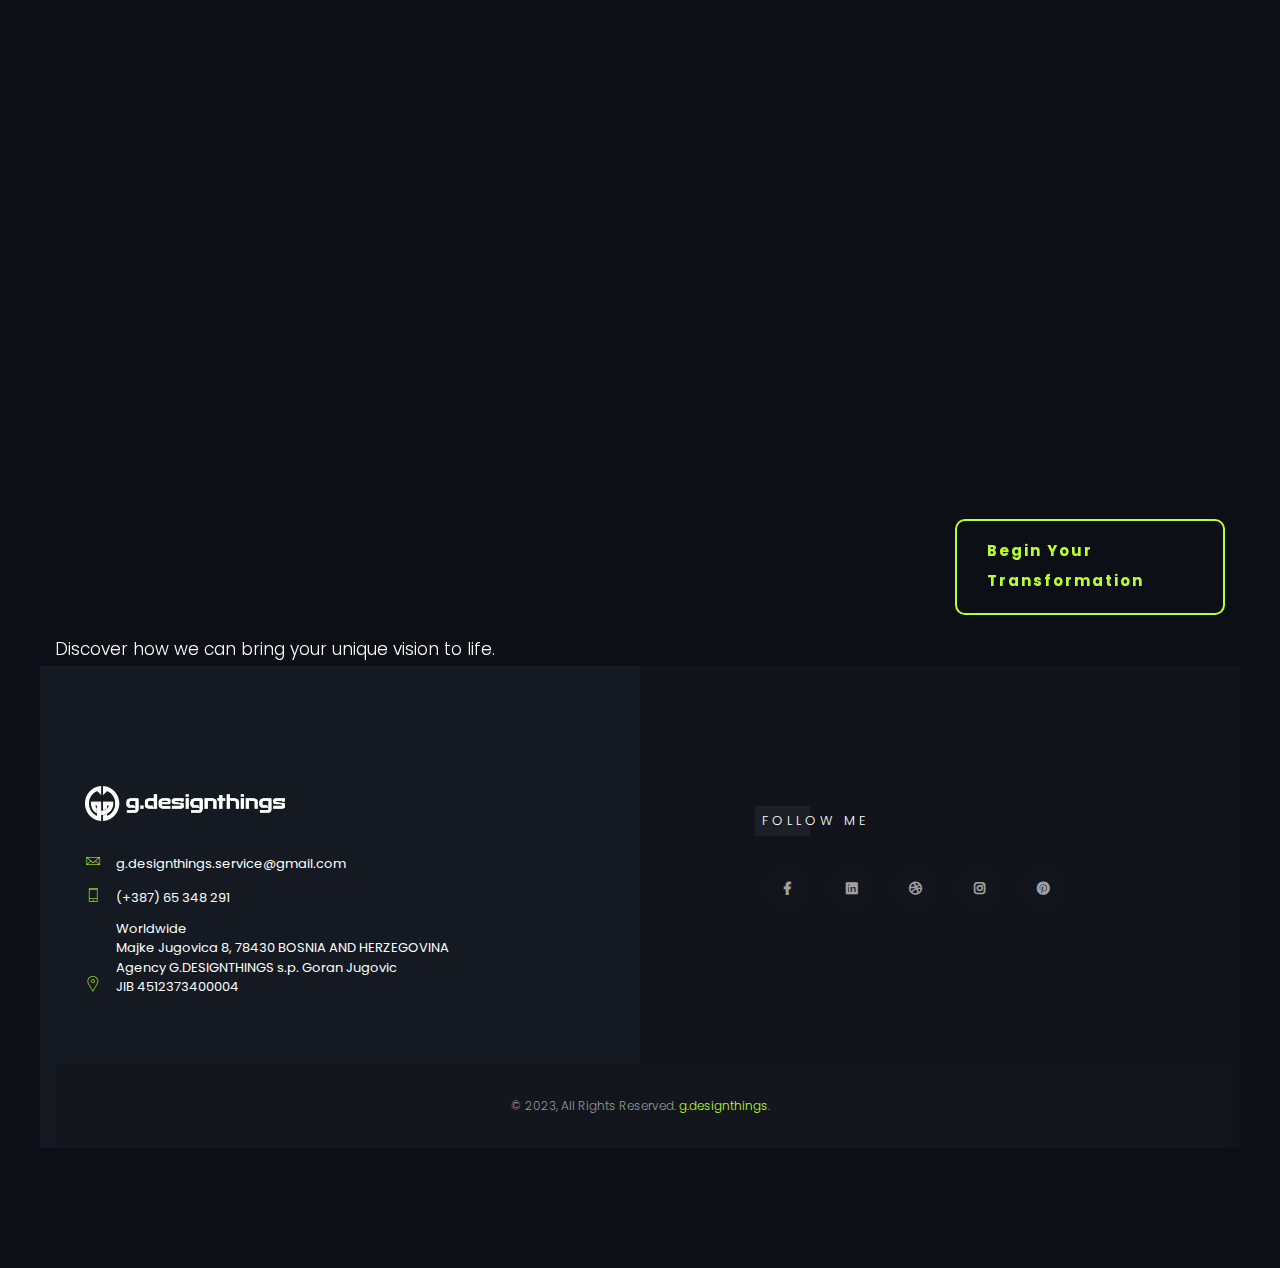
==== commit 288c1c76: "Update index.html" ====
--- a/index.html
+++ b/index.html
@@ -1,3 +1,5 @@
+<!DOCTYPE html>
+<html lang="en">
 <head>
   <!-- Metas -->
   <meta charset="utf-8" />
@@ -5,9 +7,6 @@
   <meta name="viewport" content="width=device-width, initial-scale=1.0">
   <meta name="p:domain_verify" content="609fa483dcf1972331b4e80811a854a3"/>
 
-  <!-- Font za brže prikazivanje teksta -->
-  <link href="https://fonts.googleapis.com/css2?family=Poppins:wght@500;600&display=swap" rel="stylesheet">
-
   <!-- SEO Meta -->
   <title>Professional Logo & Branding Design | Goran Jugovic – G.DesignThings</title>
   <meta name="description" content="Minimalist logo design and complete brand identity services. Work with Goran Jugovic to create timeless visuals for your brand. Custom, bold, and professional." />
@@ -15,15 +14,15 @@
   <link rel="canonical" href="https://www.gdesignthings.com/" />
 
   <!-- Open Graph (Social Media) -->
-  <meta property="og:title" content="Professional Logo & Branding Design | Goran Jugovic – G.DesignThings">
-  <meta property="og:description" content="Fill out the form and let's create something amazing together!">
-  <meta property="og:image" content="https://www.gdesignthings.com/img/goran-og-cover.webp">
-  <meta property="og:image:type" content="image/webp">
-  <meta property="og:image:width" content="1200">
-  <meta property="og:image:height" content="630">
-  <meta property="og:url" content="https://www.gdesignthings.com/contact">
-  <meta property="og:type" content="website">
-  <meta property="og:site_name" content="G.DesignThings" />
+<meta property="og:title" content="Professional Logo & Branding Design | Goran Jugovic – G.DesignThings">
+<meta property="og:description" content="Fill out the form and let's create something amazing together!">
+<meta property="og:image" content="https://www.gdesignthings.com/img/goran-og-cover.webp">
+<meta property="og:image:type" content="image/webp">
+<meta property="og:image:width" content="1200">
+<meta property="og:image:height" content="630">
+<meta property="og:url" content="https://www.gdesignthings.com/contact">
+<meta property="og:type" content="website">
+<meta property="og:site_name" content="G.DesignThings" />
 
   <!-- Structured Data (JSON-LD) -->
   <script type="application/ld+json">
@@ -41,27 +40,8 @@
   }
   </script>
 
-  <!-- Kritični stil za .name (za brži prikaz na mobilnim uređajima) -->
-  <style>
-    .name {
-      font-size: 77px;
-      color: #BAFF29;
-      font-weight: 500;
-      font-family: 'Poppins', sans-serif;
-      line-height: 1em;
-      text-align: center;
-      margin-bottom: 25px;
-    }
-
-    @media (max-width: 575.98px) {
-      .name {
-        font-size: 42px;
-        animation: none !important;
-        opacity: 1 !important;
-      }
-    }
-  </style>
-</head>
+
+
 
   <!-- Google Tag Manager -->
   <script>
